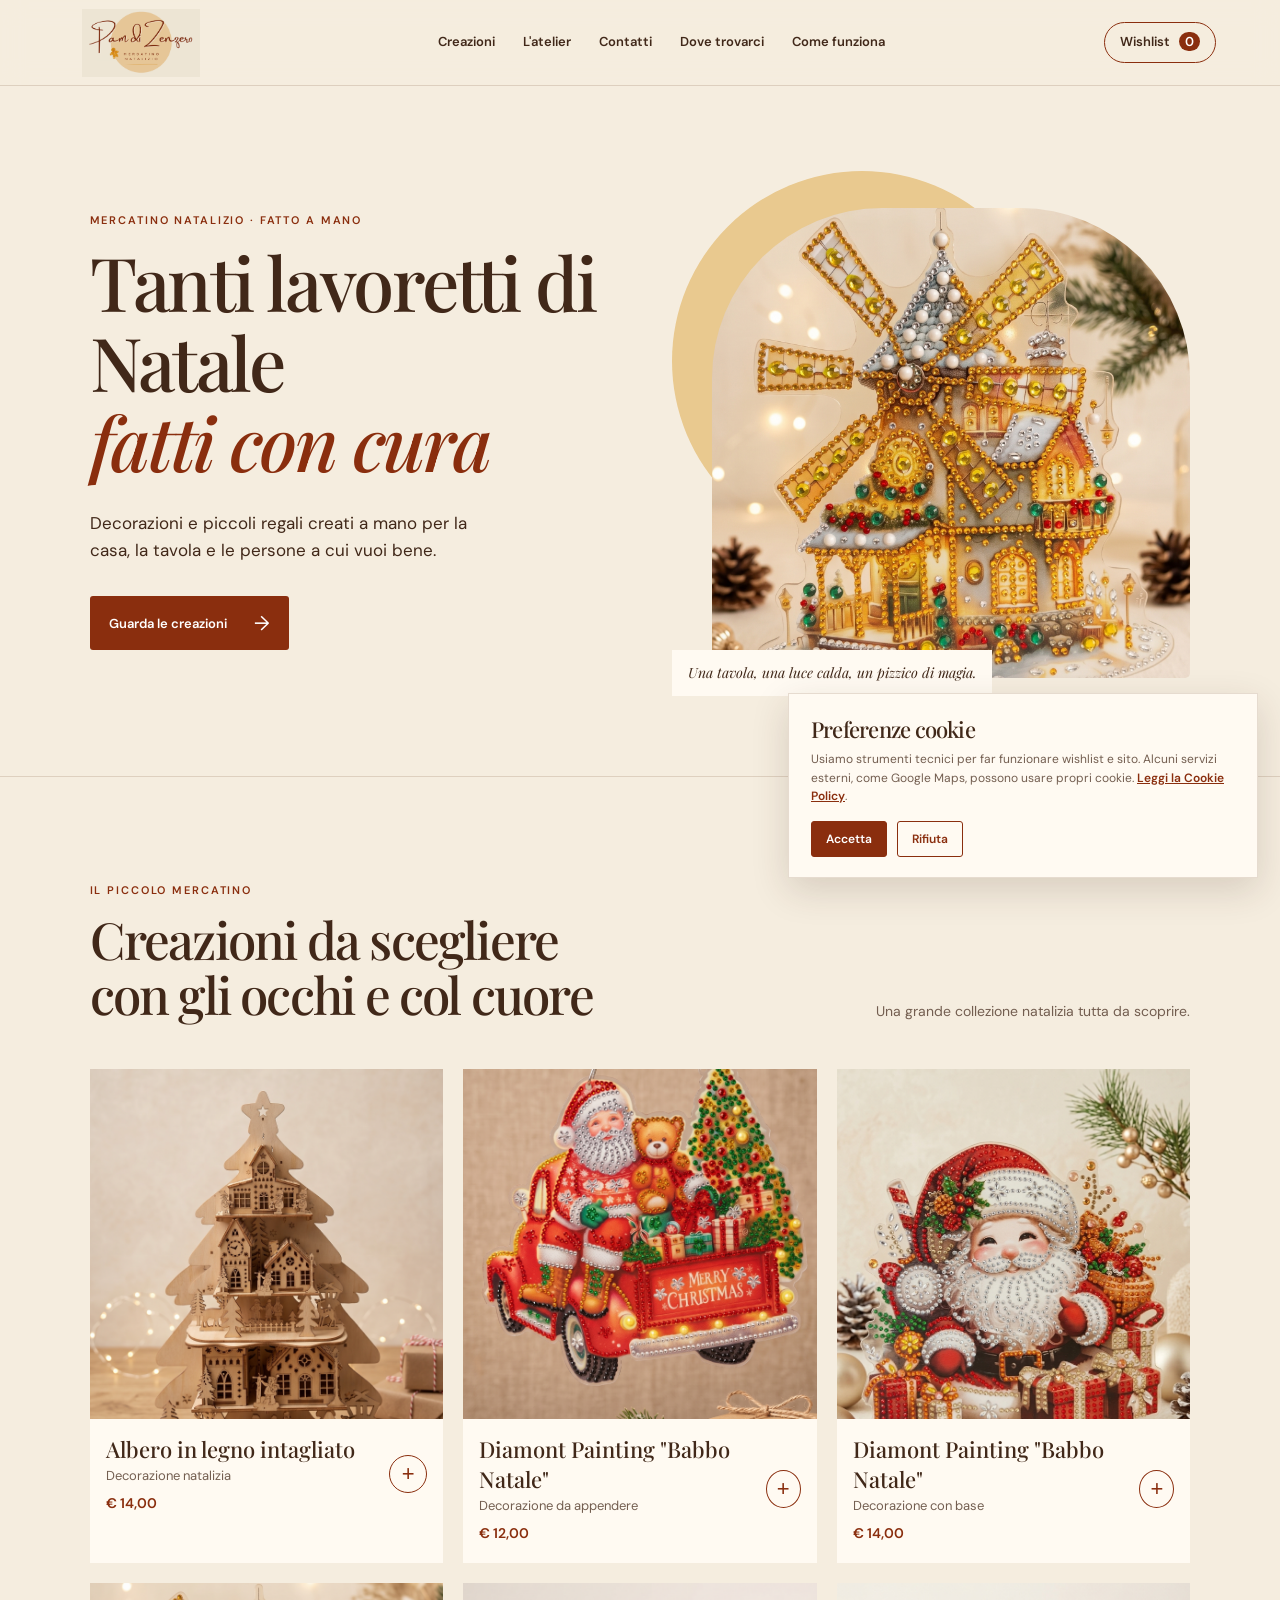
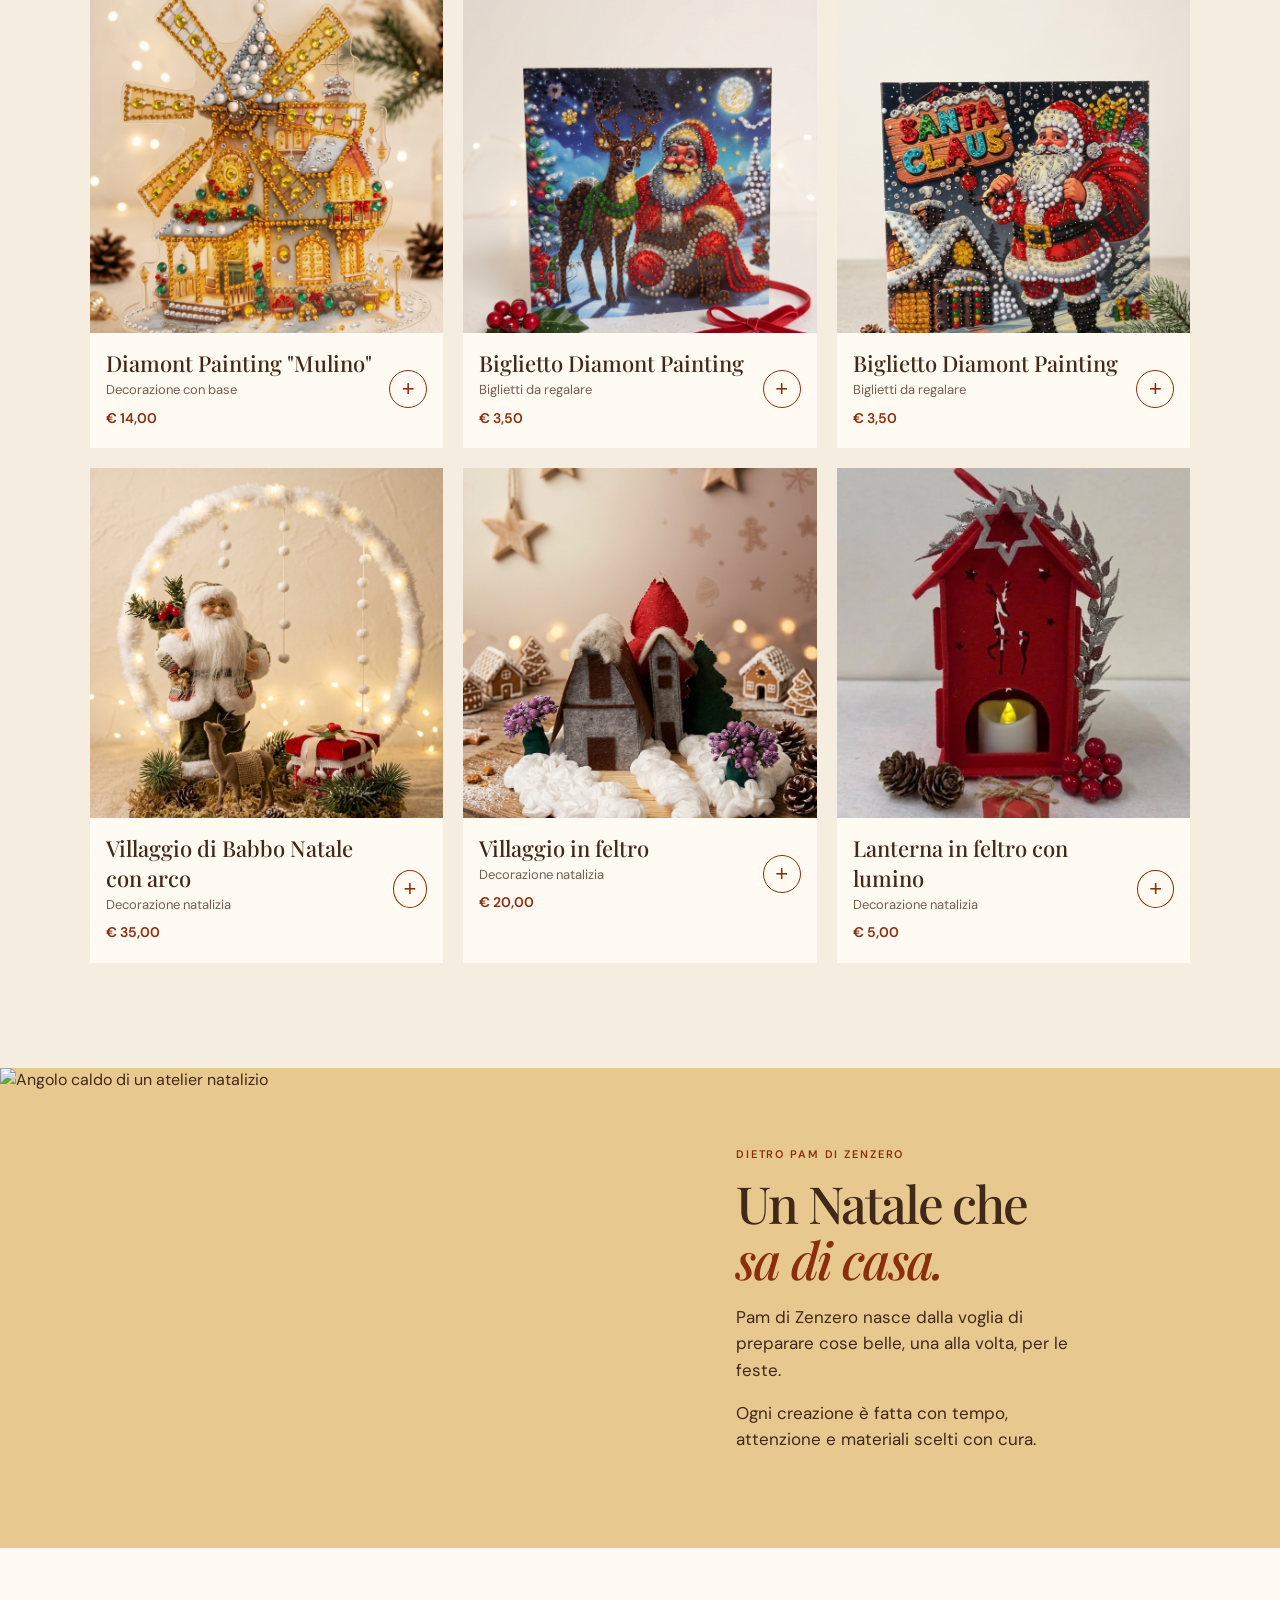
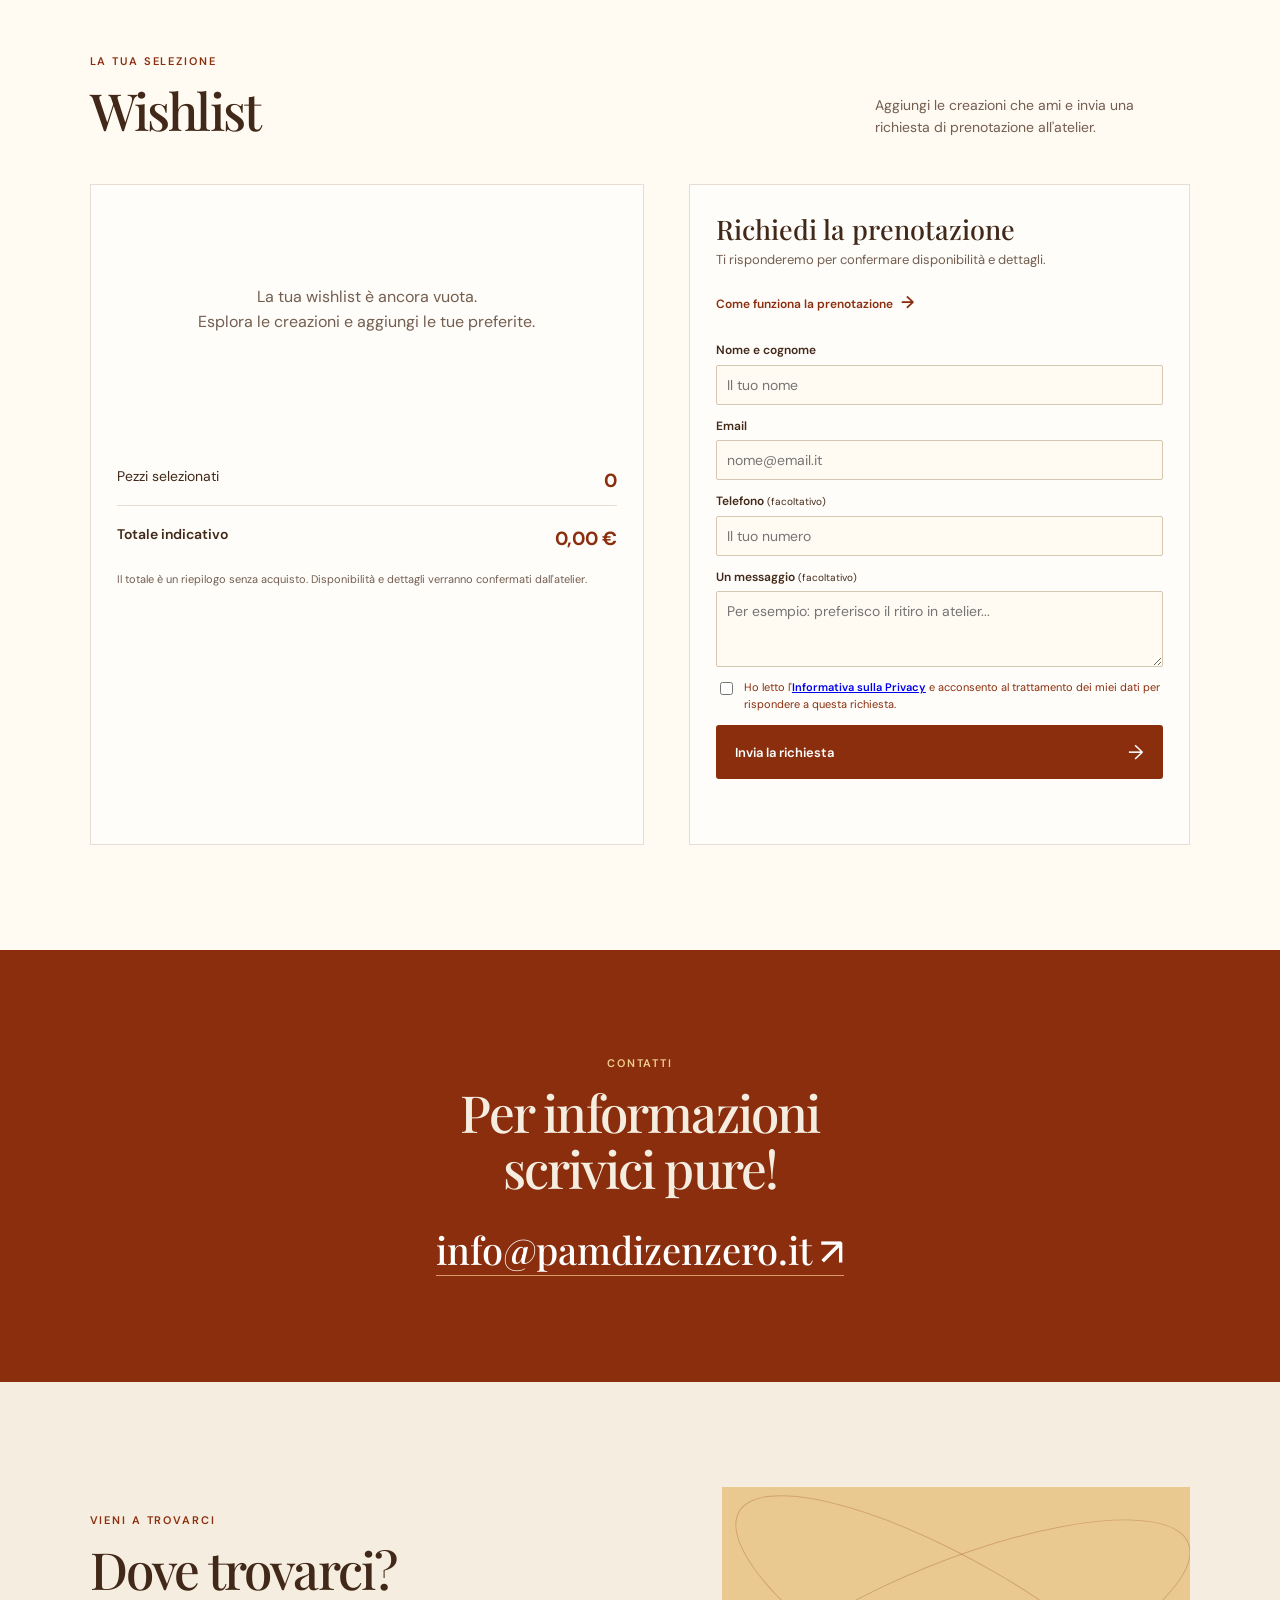
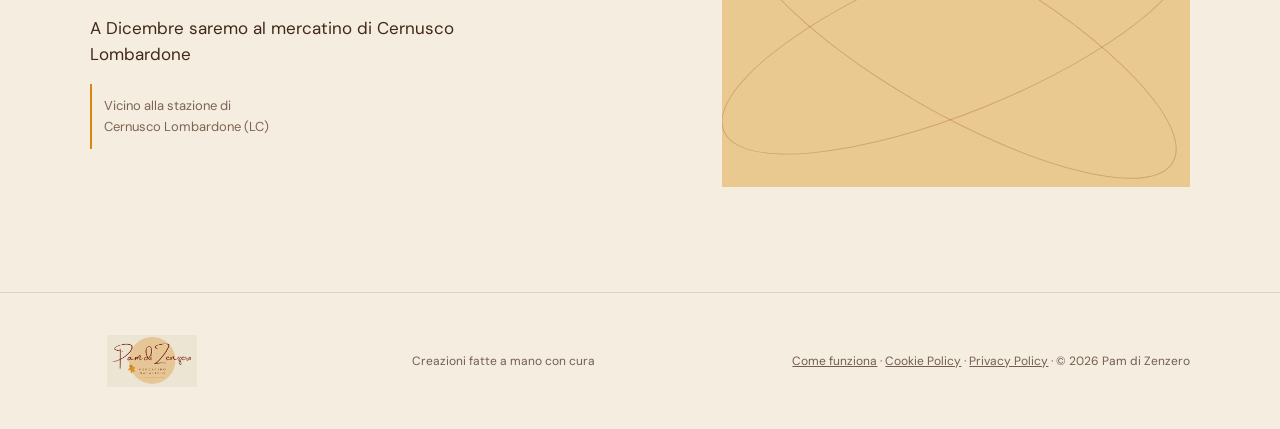
==== index.html @ 67d62f5f "google" ====
<!doctype html>
<html lang="it">
  <head>
    <!-- Google tag (gtag.js) -->
    <script async src="https://www.googletagmanager.com/gtag/js?id=G-5JVFJ9DHBE"></script>
    <script>
      window.dataLayer = window.dataLayer || [];
      function gtag(){dataLayer.push(arguments);}
      gtag('js', new Date());
      gtag('config', 'G-5JVFJ9DHBE');
    </script>
    <meta charset="UTF-8" />
    <meta name="viewport" content="width=device-width, initial-scale=1.0" />
    <meta name="description" content="Pam di Zenzero — mercatino natalizio e creazioni fatte a mano." />
    <title>Pam di Zenzero · Mercatino natalizio</title>
    <link rel="icon" type="image/png" href="assets/logo-pam-di-zenzero.png" />
    <link rel="preconnect" href="https://fonts.googleapis.com" />
    <link rel="preconnect" href="https://fonts.gstatic.com" crossorigin />
    <link href="https://fonts.googleapis.com/css2?family=DM+Sans:wght@400;500;600&family=Playfair+Display:ital,wght@0,500;0,600;1,500&display=swap" rel="stylesheet" />
    <link rel="stylesheet" href="style.css" />
    <style>.product-info .price{margin-top:7px;color:#8a2e0e;font-size:14px;font-weight:600}</style>
  </head>
  <body>
    <header class="topbar">
      <a class="brand" href="#home" aria-label="Pam di Zenzero, torna alla home"><img src="assets/logo-pam-di-zenzero.png" alt="Pam di Zenzero" /></a>
      <button class="menu-toggle" aria-label="Apri il menu" aria-expanded="false">☰</button>
      <nav id="main-nav">
        <a href="#galleria">Creazioni</a><a href="#storia">L'atelier</a><a href="#contatti">Contatti</a><a href="#dove-trovarci">Dove trovarci</a><a href="come-funziona.html">Come funziona</a>
      </nav>
      <a class="wish-link" href="#wishlist">Wishlist <span id="wish-count">0</span></a>
    </header>

    <main>
      <section class="hero" id="home">
        <div class="hero-copy"><p class="eyebrow">Mercatino natalizio · fatto a mano</p><h1>Tanti lavoretti di Natale<br /><em>fatti con cura</em></h1><p class="intro">Decorazioni e piccoli regali creati a mano per la casa, la tavola e le persone a cui vuoi bene.</p><a class="button" href="#galleria">Guarda le creazioni <span>→</span></a></div>
        <div class="hero-visual"><div class="sun"></div><img src="assets/mulino.jpg" alt="Decorazioni natalizie artigianali e ambiente caldo" /><p class="image-note">Una tavola, una luce calda, un pizzico di magia.</p></div>
      </section>

      <section class="gallery section" id="galleria">
        <div class="section-heading"><div><p class="eyebrow">Il piccolo mercatino</p><h2>Creazioni da scegliere<br />con gli occhi e col cuore</h2></div><p>Una grande collezione natalizia tutta da scoprire.</p></div>
        <div class="product-grid" id="product-grid"></div>
      </section>

      <section class="story" id="storia"><div class="story-image"><img src="https://images.unsplash.com/photo-1482517967863-00e15c9b44be?auto=format&fit=crop&w=1000&q=85" alt="Angolo caldo di un atelier natalizio" /></div><div class="story-copy"><p class="eyebrow">Dietro Pam di Zenzero</p><h2>Un Natale che<br /><em>sa di casa.</em></h2><p>Pam di Zenzero nasce dalla voglia di preparare cose belle, una alla volta, per le feste.</p><p>Ogni creazione è fatta con tempo, attenzione e materiali scelti con cura.</p></div></section>

      <section class="wishlist section" id="wishlist"><div class="section-heading"><div><p class="eyebrow">La tua selezione</p><h2>Wishlist</h2></div><p>Aggiungi le creazioni che ami e invia una richiesta di prenotazione all'atelier.</p></div><div class="wishlist-layout"><div class="wishlist-card"><div id="wishlist-items" class="wishlist-items"><p class="empty">La tua wishlist è ancora vuota.<br />Esplora le creazioni e aggiungi le tue preferite.</p></div><div class="wishlist-total"><span>Pezzi selezionati</span><strong id="total-items">0</strong></div></div><form id="booking-form" class="booking-form"><h3>Richiedi la prenotazione</h3><p>Ti risponderemo per confermare disponibilità e dettagli.</p><a class="booking-how" href="come-funziona.html">Come funziona la prenotazione <span>→</span></a><label>Nome e cognome<input required name="nome" autocomplete="name" placeholder="Il tuo nome" /></label><label>Email<input required type="email" name="email" autocomplete="email" placeholder="nome@email.it" /></label><label>Telefono <small>(facoltativo)</small><input name="telefono" type="tel" autocomplete="tel" placeholder="Il tuo numero" /></label><label>Un messaggio <small>(facoltativo)</small><textarea name="messaggio" rows="3" placeholder="Per esempio: preferisco il ritiro in atelier..."></textarea></label><label class="privacy"><input required type="checkbox" name="privacy" /> <span>Ho letto l'<a href="privacy.html" target="_blank" rel="noopener">Informativa sulla Privacy</a> e acconsento al trattamento dei miei dati per rispondere a questa richiesta.</span></label><button class="button button-dark" type="submit">Invia la richiesta <span>→</span></button><p id="form-status" class="form-status" role="status"></p></form></div></section>

      <section class="contact-band" id="contatti"><p class="eyebrow">Contatti</p><h2>Per informazioni<br />scrivici pure!</h2><a href="mailto:info@pamdizenzero.it">info@pamdizenzero.it <span>↗</span></a></section>
      <section class="where section" id="dove-trovarci">
        <div>
          <p class="eyebrow">Vieni a trovarci</p>
          <h2>Dove trovarci?</h2>
          <p>A Dicembre saremo al mercatino di Cernusco Lombardone</p>
          <p class="placeholder-address">Vicino alla stazione di<br />Cernusco Lombardone (LC)</p>
        </div>
        <div class="map-card">
          <iframe
            title="Mappa della stazione di Cernusco Lombardone"
            src="https://www.google.com/maps?q=Stazione%20di%20Cernusco%20Lombardone&output=embed"
            loading="lazy"
            referrerpolicy="no-referrer-when-downgrade"
            style="border:0; width:100%; height:100%; min-height:300px; border-radius:20px; filter:saturate(0.9) contrast(1.08);"
            allowfullscreen
          ></iframe>
        </div>
      </section>
    </main>
    <dialog id="request-summary" class="request-summary" aria-labelledby="request-summary-title">
      <div class="request-summary-content">
        <button class="request-summary-close" type="button" aria-label="Chiudi riepilogo">×</button>
        <p class="eyebrow">Richiesta ricevuta</p>
        <h2 id="request-summary-title">Grazie, abbiamo ricevuto la tua richiesta.</h2>
        <p>Ti risponderemo il più velocemente possibile dopo aver verificato disponibilità e dettagli.</p>
        <div class="request-summary-section">
          <h3>Articoli richiesti</h3>
          <ul id="summary-items"></ul>
          <p class="request-summary-total"><span>Totale indicativo</span><strong id="summary-total"></strong></p>
        </div>
        <div class="request-summary-section">
          <h3>Dati comunicati</h3>
          <dl id="summary-contact"></dl>
        </div>
        <button class="button button-dark request-summary-action" type="button">Chiudi <span>×</span></button>
      </div>
    </dialog>
    <footer><img src="assets/logo-pam-di-zenzero.png" alt="Pam di Zenzero" /><p>Creazioni fatte a mano con cura</p><p><a href="come-funziona.html">Come funziona</a> · <a href="cookie-policy.html">Cookie Policy</a> · <a href="privacy.html">Privacy Policy</a> · © <span id="year"></span> Pam di Zenzero</p></footer>
    <aside class="cookie-banner" id="cookie-banner" role="dialog" aria-labelledby="cookie-title" aria-describedby="cookie-description">
      <h2 id="cookie-title">Preferenze cookie</h2>
      <p id="cookie-description">Usiamo strumenti tecnici per far funzionare wishlist e sito. Alcuni servizi esterni, come Google Maps, possono usare propri cookie. <a href="cookie-policy.html">Leggi la Cookie Policy</a>.</p>
      <div class="cookie-actions"><button class="cookie-accept" type="button" data-cookie-accept>Accetta</button><button class="cookie-reject" type="button" data-cookie-reject>Rifiuta</button></div>
    </aside>
    <script src="script.js"></script>
    <script src="cookies.js"></script>
  </body>
</html>
---- style.css ----
:root{--wishlist-total-size:25px}
.booking-how{display:inline-block;margin:0 0 14px;color:var(--ginger);font-size:12px;font-weight:600;text-decoration:none}.booking-how span{font-size:17px;margin-left:5px}
.wish-row{grid-template-columns:54px 1fr auto auto!important}
.wish-row small{display:block;color:#735e50;font-size:11px}
.wish-price{font-size:14px;white-space:nowrap}
.wishlist-grand-total{border-top:1px solid var(--line);font-weight:600}
.wishlist-grand-total strong{font-size:var(--wishlist-total-size);color:var(--ginger)}
.wishlist-note{color:#735e50;font-size:11px;margin:18px 0 0}
.cookie-banner{position:fixed;right:22px;bottom:22px;z-index:20;max-width:470px;padding:20px 22px;background:var(--paper);border:1px solid var(--line);box-shadow:0 12px 35px rgba(65,40,25,.16)}.cookie-banner[hidden]{display:none}.cookie-banner h2{font:500 22px 'Playfair Display',serif;margin:0 0 6px}.cookie-banner p{font-size:12px;margin:0 0 15px;color:#735e50}.cookie-banner a{color:var(--ginger);font-weight:600}.cookie-actions{display:flex;gap:10px;flex-wrap:wrap}.cookie-actions button{padding:9px 14px;border:1px solid var(--ginger);border-radius:3px;font:600 12px 'DM Sans',sans-serif;cursor:pointer}.cookie-accept{background:var(--ginger);color:white}.cookie-reject{background:transparent;color:var(--ginger)}
@media(max-width:760px){.wish-row{grid-template-columns:45px 1fr auto auto!important;gap:8px!important}.wish-row img{width:45px;height:45px}.wish-price{font-size:12px}}
.privacy-page{padding:90px 7vw 110px;max-width:900px;margin:auto}.privacy-content h1{font-family:'Playfair Display',serif;font-size:clamp(42px,6vw,72px);font-weight:500;letter-spacing:-.035em;line-height:1.08;margin:0 0 35px}.privacy-content h2{font-size:27px;margin:42px 0 12px}.privacy-content p,.privacy-content li{max-width:720px}.privacy-content ul{padding-left:22px}.privacy-content a,.privacy{color:var(--ginger)}.privacy-lead{font-size:18px;max-width:680px!important;margin-bottom:58px}.privacy{display:flex;align-items:flex-start;gap:9px}.privacy input{margin-top:5px;flex:0 0 auto}.privacy a{font-weight:600}.privacy-page+footer a,footer a{color:inherit}.privacy-page+footer{margin-top:0}.request-summary{width:min(560px,calc(100% - 32px));max-height:calc(100% - 32px);padding:0;border:0;background:transparent;color:var(--ink)}.request-summary::backdrop{background:rgba(65,40,25,.52)}.request-summary-content{position:relative;max-height:calc(100vh - 32px);overflow:auto;padding:34px;background:var(--paper);border:1px solid var(--line);box-shadow:0 20px 60px rgba(65,40,25,.25)}.request-summary h2{font-size:clamp(30px,5vw,44px);margin-bottom:14px}.request-summary-content>p:not(.eyebrow){margin:0 0 25px;color:#735e50}.request-summary-close{position:absolute;top:18px;right:18px;width:32px;height:32px;border:1px solid var(--line);border-radius:50%;background:transparent;color:var(--ginger);font-size:22px;line-height:1;cursor:pointer}.request-summary-section{padding-top:20px;border-top:1px solid var(--line);margin-top:20px}.request-summary-section h3{margin:0 0 10px;font-size:13px;text-transform:uppercase;letter-spacing:.08em}.request-summary-section ul{list-style:none;padding:0;margin:0}.request-summary-section li{display:flex;justify-content:space-between;gap:20px;padding:8px 0;border-bottom:1px solid var(--line);font-size:14px}.request-summary-total{display:flex;justify-content:space-between;margin:14px 0 0;font-weight:600}.request-summary-total strong{color:var(--ginger);font-size:19px}.request-summary-section dl{display:grid;grid-template-columns:auto 1fr;gap:7px 18px;margin:0;font-size:14px}.request-summary-section dt{color:#735e50}.request-summary-section dd{margin:0;overflow-wrap:anywhere}.request-summary-action{margin-top:27px}.request-summary-action span{font-size:20px}
:root{--cream:#f5eddf;--paper:#fffaf2;--tan:#e9c98f;--ginger:#8a2e0e;--orange:#d88712;--ink:#412819;--line:rgba(101,57,28,.16)}*{box-sizing:border-box}html{scroll-behavior:smooth}body{margin:0;background:var(--cream);color:var(--ink);font-family:'DM Sans',sans-serif;font-size:16px;line-height:1.55}.topbar{height:86px;display:flex;align-items:center;justify-content:space-between;padding:9px 5vw;border-bottom:1px solid var(--line);background:rgba(245,237,223,.94);position:sticky;top:0;z-index:10;backdrop-filter:blur(12px)}.brand img{display:block;width:154px;height:68px;object-fit:contain}.topbar nav{display:flex;gap:28px}.topbar a{color:var(--ink);text-decoration:none;font-size:13px;font-weight:600}.wish-link{border:1px solid var(--ginger);padding:9px 15px;border-radius:30px}.wish-link span{margin-left:6px;background:var(--ginger);color:white;padding:1px 6px;border-radius:20px}.menu-toggle{display:none;border:0;background:transparent;font-size:25px;color:var(--ginger)}.hero{min-height:650px;display:grid;grid-template-columns:1fr 1fr;gap:5vw;align-items:center;max-width:1280px;margin:auto;padding:80px 7vw}.eyebrow{margin:0 0 13px;color:var(--ginger);font-size:11px;letter-spacing:.17em;text-transform:uppercase;font-weight:600}.hero h1,h2{font-family:'Playfair Display',serif;font-weight:500;letter-spacing:-.035em;line-height:1.08;margin:0}.hero h1{font-size:clamp(48px,5.8vw,80px)}em{color:var(--ginger)}.intro{max-width:410px;margin:28px 0 33px;font-size:17px}.button{background:var(--ginger);display:inline-flex;align-items:center;gap:27px;color:white!important;text-decoration:none;padding:14px 19px;border:0;border-radius:3px;font:600 13px 'DM Sans',sans-serif;cursor:pointer}.button span{font-size:20px;font-weight:400}.hero-visual{position:relative;padding:42px 0 18px 40px}.hero-visual img{display:block;width:100%;height:470px;object-fit:cover;position:relative;z-index:1;border-radius:170px 170px 5px 5px}.sun{position:absolute;width:380px;height:380px;border-radius:50%;background:var(--tan);top:5px;left:0}.image-note{position:absolute;z-index:2;left:0;bottom:0;background:var(--paper);padding:12px 16px;margin:0;font-family:'Playfair Display',serif;font-style:italic;font-size:14px}.section{padding:105px 7vw;max-width:1280px;margin:auto}.gallery{border-top:1px solid var(--line)}.section-heading{display:flex;align-items:end;justify-content:space-between;gap:30px;margin-bottom:46px}.section-heading h2,.story h2,.contact-band h2,.where h2{font-size:clamp(39px,4vw,58px)}.section-heading>p{max-width:315px;margin:0;color:#735e50;font-size:14px}.product-grid{display:grid;grid-template-columns:repeat(3,1fr);gap:20px}.product-card{background:var(--paper);position:relative;padding-bottom:19px}.product-card img{width:100%;height:350px;display:block;object-fit:cover}.product-info{display:flex;justify-content:space-between;align-items:center;padding:15px 16px 0}.product-info h3{font:500 22px 'Playfair Display',serif;margin:0}.product-info p{font-size:13px;color:#735e50;margin:2px 0 0}.add{border:1px solid var(--ginger);color:var(--ginger);background:transparent;border-radius:50%;width:38px;height:38px;font-size:22px;cursor:pointer}.add:hover{background:var(--ginger);color:white}.story{display:grid;grid-template-columns:1fr 1fr;background:#e7c990;align-items:stretch}.story-image img{width:100%;height:100%;min-height:480px;object-fit:cover;display:block}.story-copy{padding:12% 15%;align-self:center}.story-copy p:not(.eyebrow){max-width:360px;font-size:17px}.wishlist{background:var(--paper);max-width:none;padding-left:max(7vw,calc((100vw - 1140px)/2));padding-right:max(7vw,calc((100vw - 1140px)/2))}.wishlist-layout{display:grid;grid-template-columns:1.05fr .95fr;gap:45px}.wishlist-card,.booking-form{border:1px solid var(--line);padding:26px;background:#fffdf9}.wishlist-items{min-height:212px}.empty{color:#735e50;text-align:center;padding:58px 0}.wish-row{display:grid;grid-template-columns:54px 1fr auto;gap:13px;align-items:center;padding:9px 0;border-bottom:1px solid var(--line)}.wish-row img{width:54px;height:54px;object-fit:cover;border-radius:50%}.wish-row strong{font-family:'Playfair Display',serif;font-weight:500}.wish-row button{border:0;background:transparent;color:var(--ginger);cursor:pointer;font-size:19px}.wishlist-total{display:flex;justify-content:space-between;padding-top:18px;margin-top:9px;font-size:14px}.wishlist-total strong{font-size:19px;color:var(--ginger)}.booking-form h3{font:500 27px 'Playfair Display',serif;margin:0}.booking-form>p{font-size:13px;color:#735e50;margin:3px 0 18px}.booking-form label{display:block;font-size:12px;font-weight:600;margin:12px 0}.booking-form small{font-weight:400}.booking-form input:not([type=checkbox]),textarea{display:block;width:100%;margin-top:5px;border:1px solid #d6c7b3;background:#fffaf2;padding:10px;font:14px 'DM Sans',sans-serif;color:var(--ink);border-radius:2px}.booking-form textarea{resize:vertical}.booking-form .privacy{display:flex;gap:8px;align-items:start;font-size:11px;font-weight:400}.privacy input{margin-top:3px}.button-dark{width:100%;justify-content:space-between}.form-status{min-height:18px!important;color:var(--ginger)!important}.contact-band{text-align:center;background:var(--ginger);color:var(--cream);padding:105px 20px}.contact-band .eyebrow{color:#f2cf8e}.contact-band h2{margin-bottom:28px}.contact-band a{color:white;font:500 clamp(22px,3vw,38px) 'Playfair Display',serif;text-decoration:none;border-bottom:1px solid #d99b65}.contact-band a span{font-family:'DM Sans',sans-serif}.where{display:grid;grid-template-columns:1.1fr .9fr;gap:60px;align-items:center}.where>div>p:not(.eyebrow){font-size:17px;max-width:390px}.placeholder-address{font-size:13px!important;color:#7c6453;padding:12px;border-left:2px solid var(--orange)}.map-card{min-height:300px;background:var(--tan);display:flex;flex-direction:column;justify-content:center;align-items:center;text-align:center;position:relative;overflow:hidden}.map-card:before,.map-card:after{content:'';position:absolute;border:1px solid rgba(138,46,14,.25);width:500px;height:150px;border-radius:50%;transform:rotate(-22deg)}.map-card:after{transform:rotate(30deg)}.map-card>*{z-index:1}.map-card span{font-size:34px;color:var(--ginger)}.map-card p{font:italic 28px 'Playfair Display',serif;margin:7px}footer{padding:42px 7vw;display:flex;align-items:center;justify-content:space-between;gap:25px;border-top:1px solid var(--line);font-size:12px;color:#735e50}footer img{width:125px;height:52px;object-fit:contain}@media(max-width:760px){.topbar{height:73px;padding:5px 5vw}.brand img{width:125px;height:58px}.menu-toggle{display:block}.topbar nav{display:none;position:absolute;left:0;right:0;top:73px;background:var(--cream);padding:20px 5vw;flex-direction:column;gap:16px;border-bottom:1px solid var(--line)}.topbar nav.open{display:flex}.wish-link{font-size:11px!important;padding:7px 9px}.hero{grid-template-columns:1fr;padding:55px 7vw 65px;gap:37px;min-height:auto}.hero-visual{padding-left:25px}.hero-visual img{height:380px}.sun{width:290px;height:290px}.section{padding:70px 7vw}.section-heading{display:block;margin-bottom:30px}.section-heading>p{margin-top:16px}.product-grid{grid-template-columns:1fr 1fr;gap:11px}.product-card img{height:230px}.product-info{padding:11px 11px 0}.product-info h3{font-size:17px}.product-info p{font-size:11px}.add{width:33px;height:33px}.story{grid-template-columns:1fr}.story-image img{min-height:320px}.story-copy{padding:65px 7vw}.wishlist-layout,.where{grid-template-columns:1fr;gap:25px}.contact-band{padding:75px 20px}footer{display:grid;grid-template-columns:1fr 1fr}footer img{grid-row:span 2}.map-card{min-height:250px}}@media(max-width:390px){.product-grid{grid-template-columns:1fr}.product-card img{height:290px}}
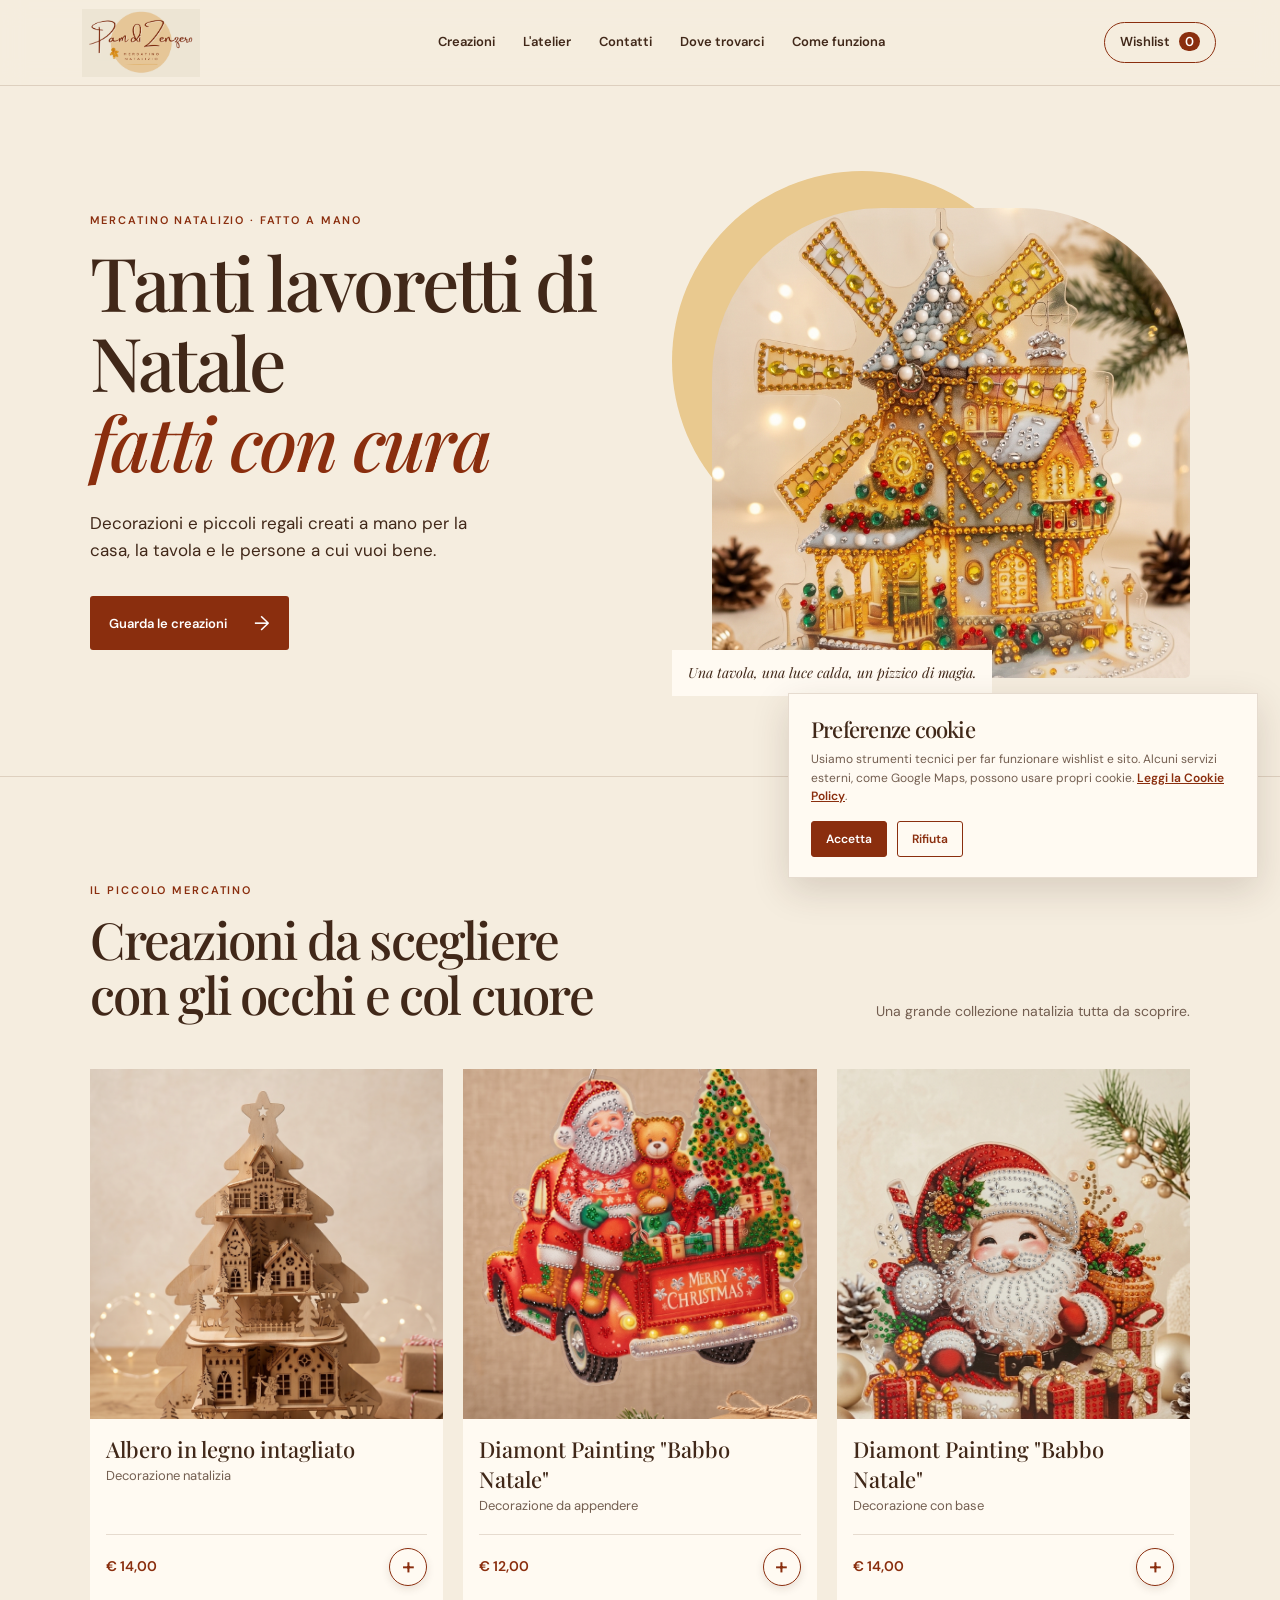
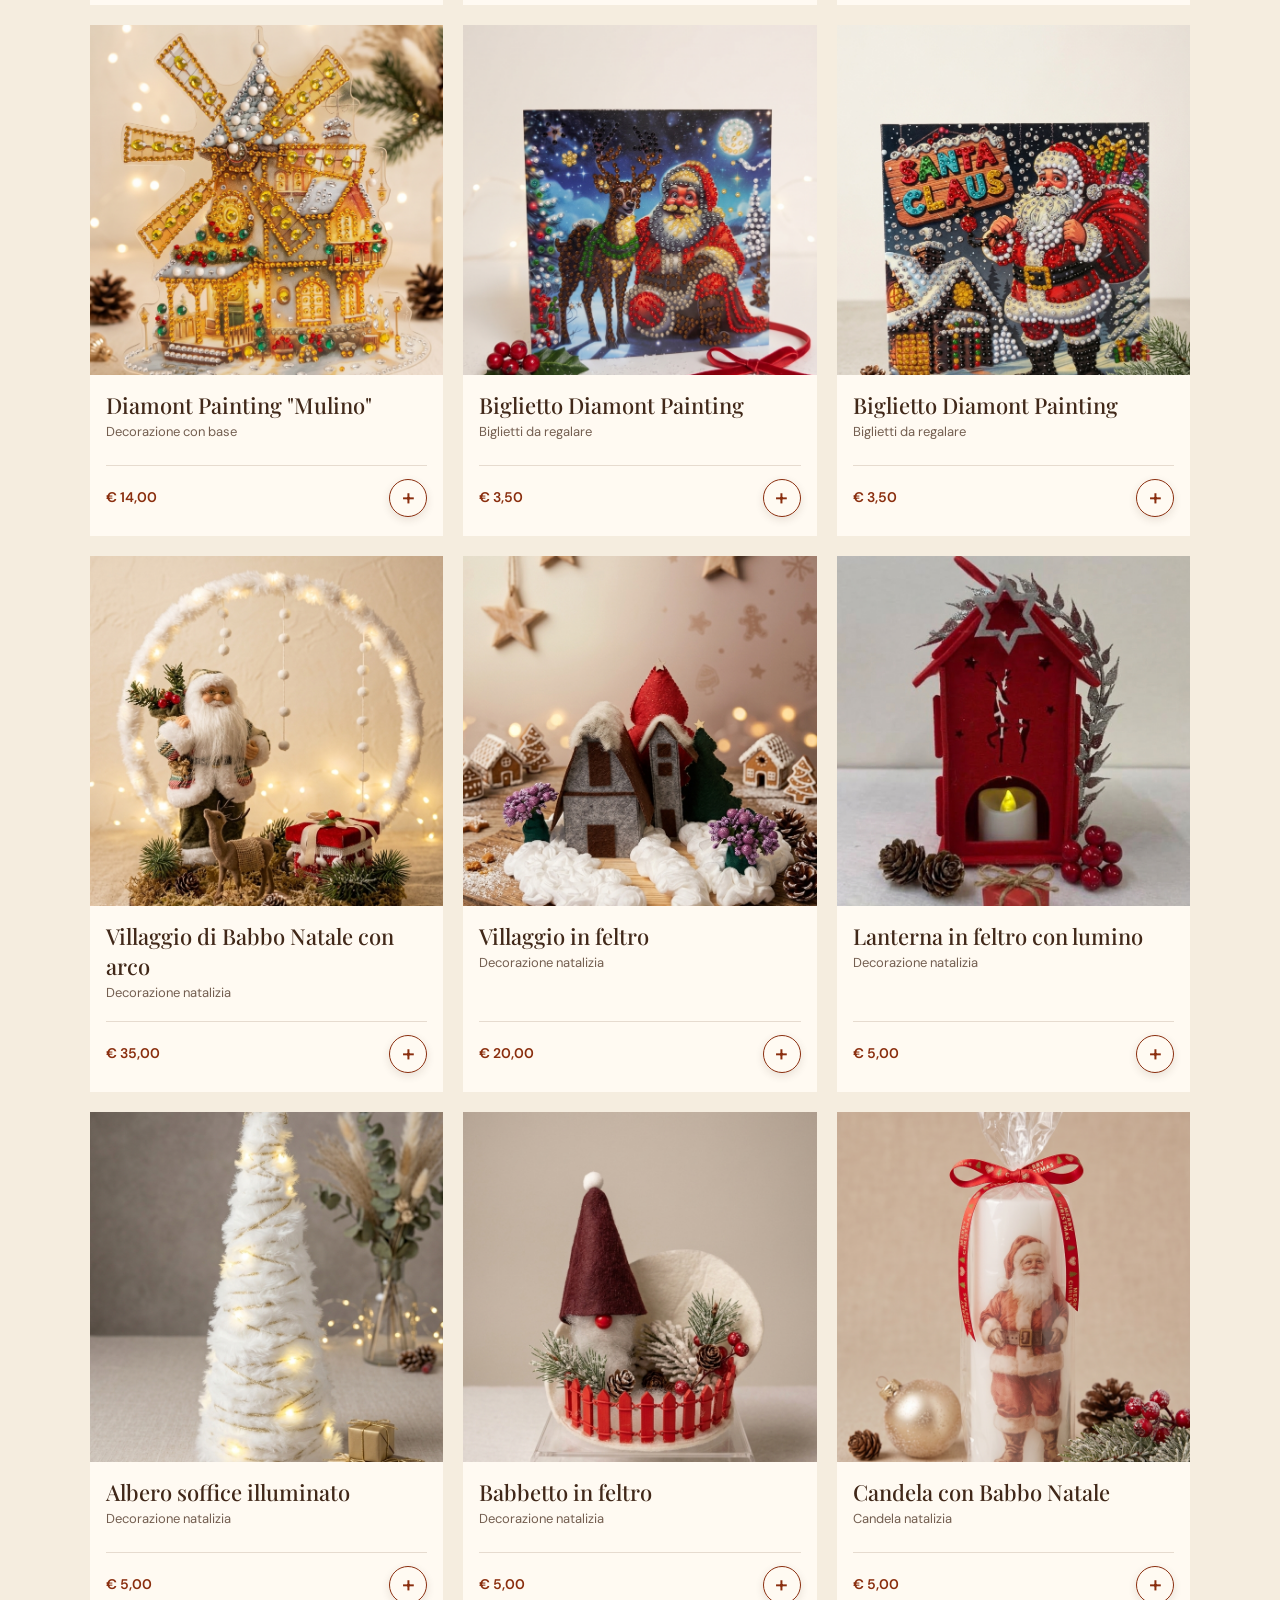
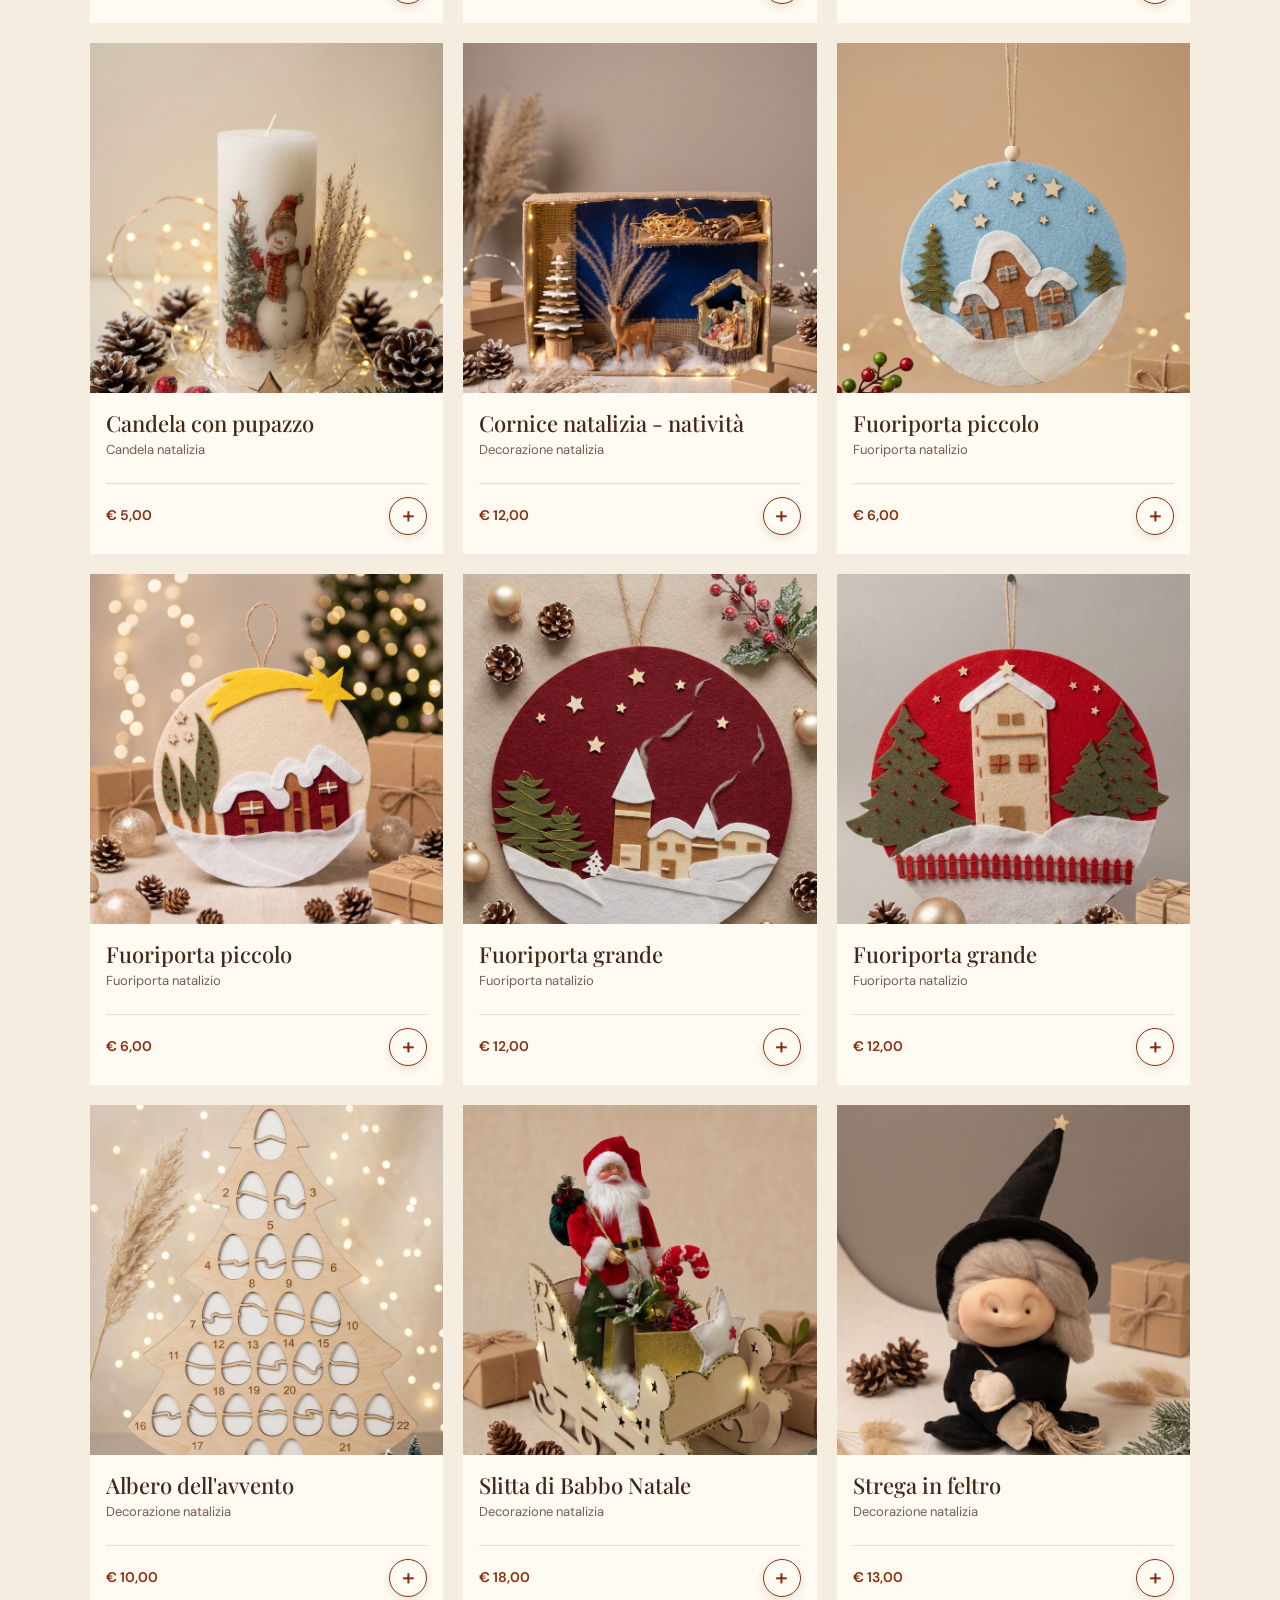
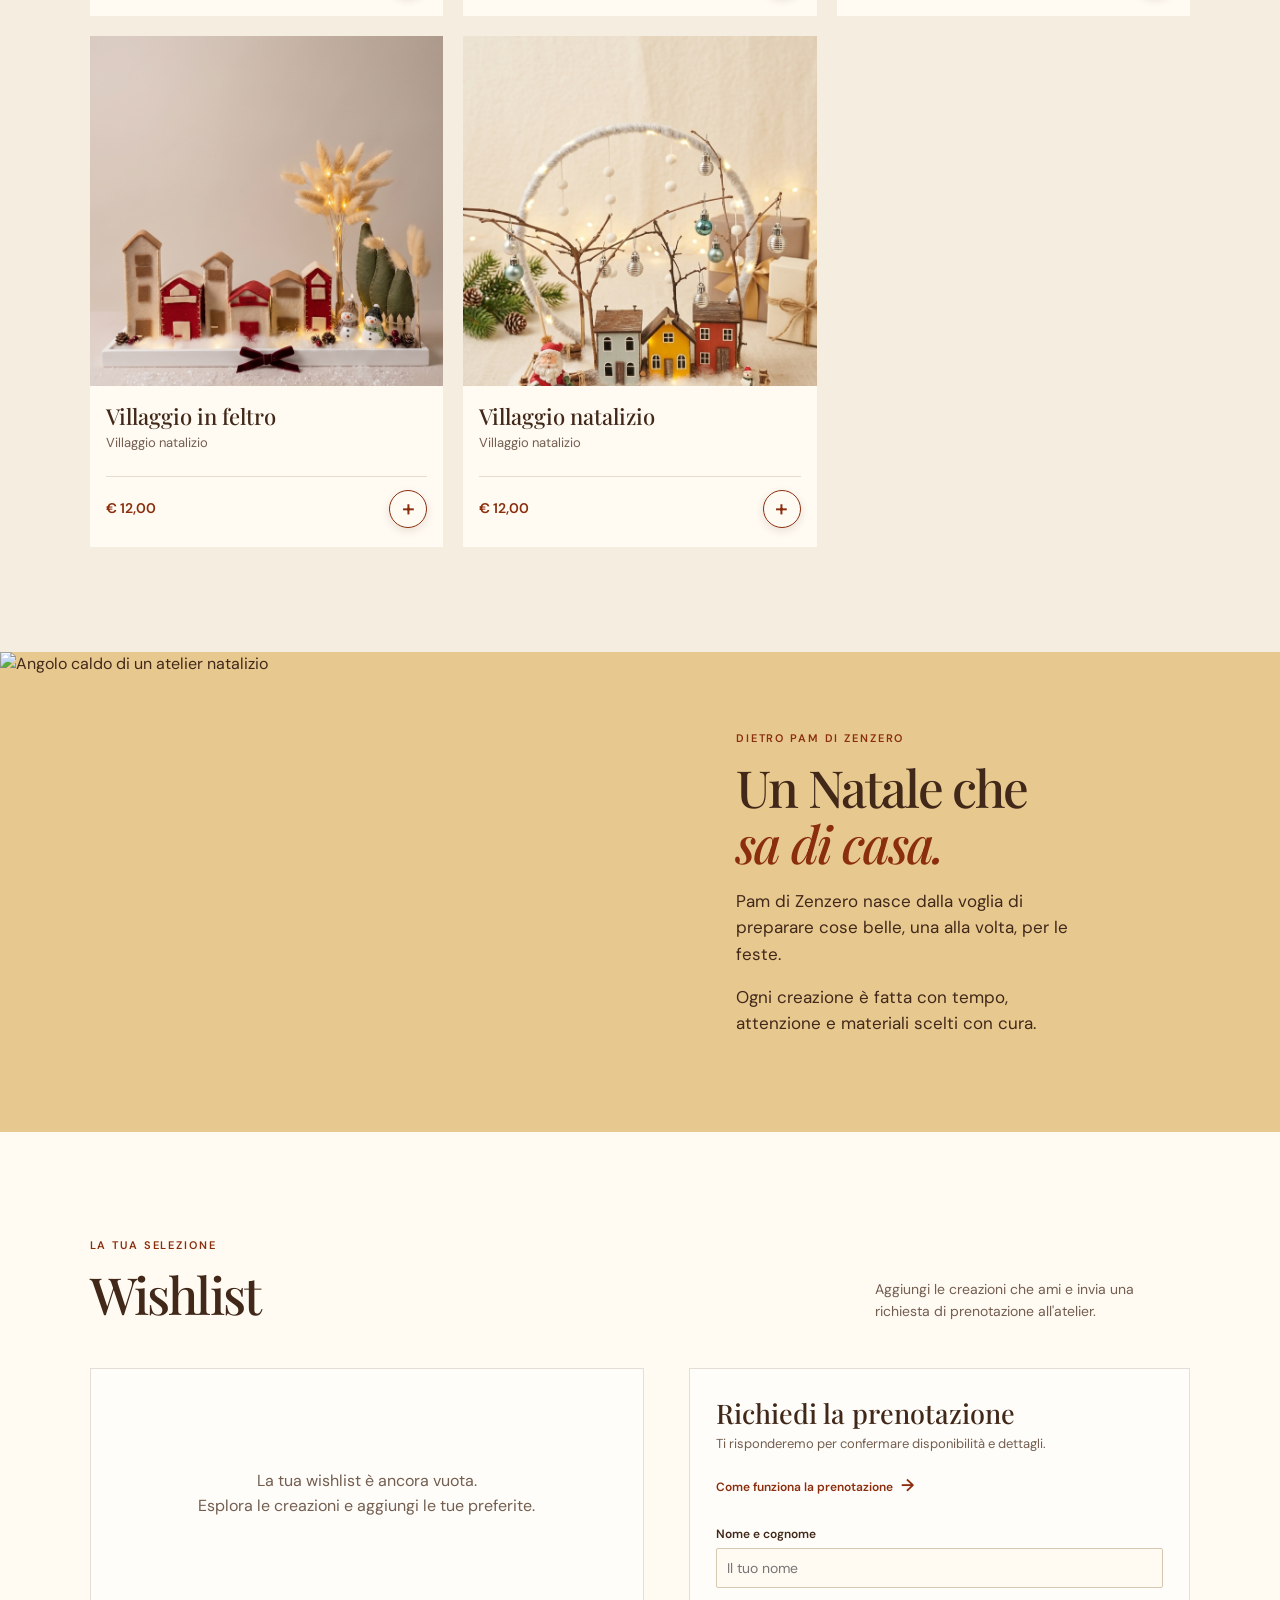
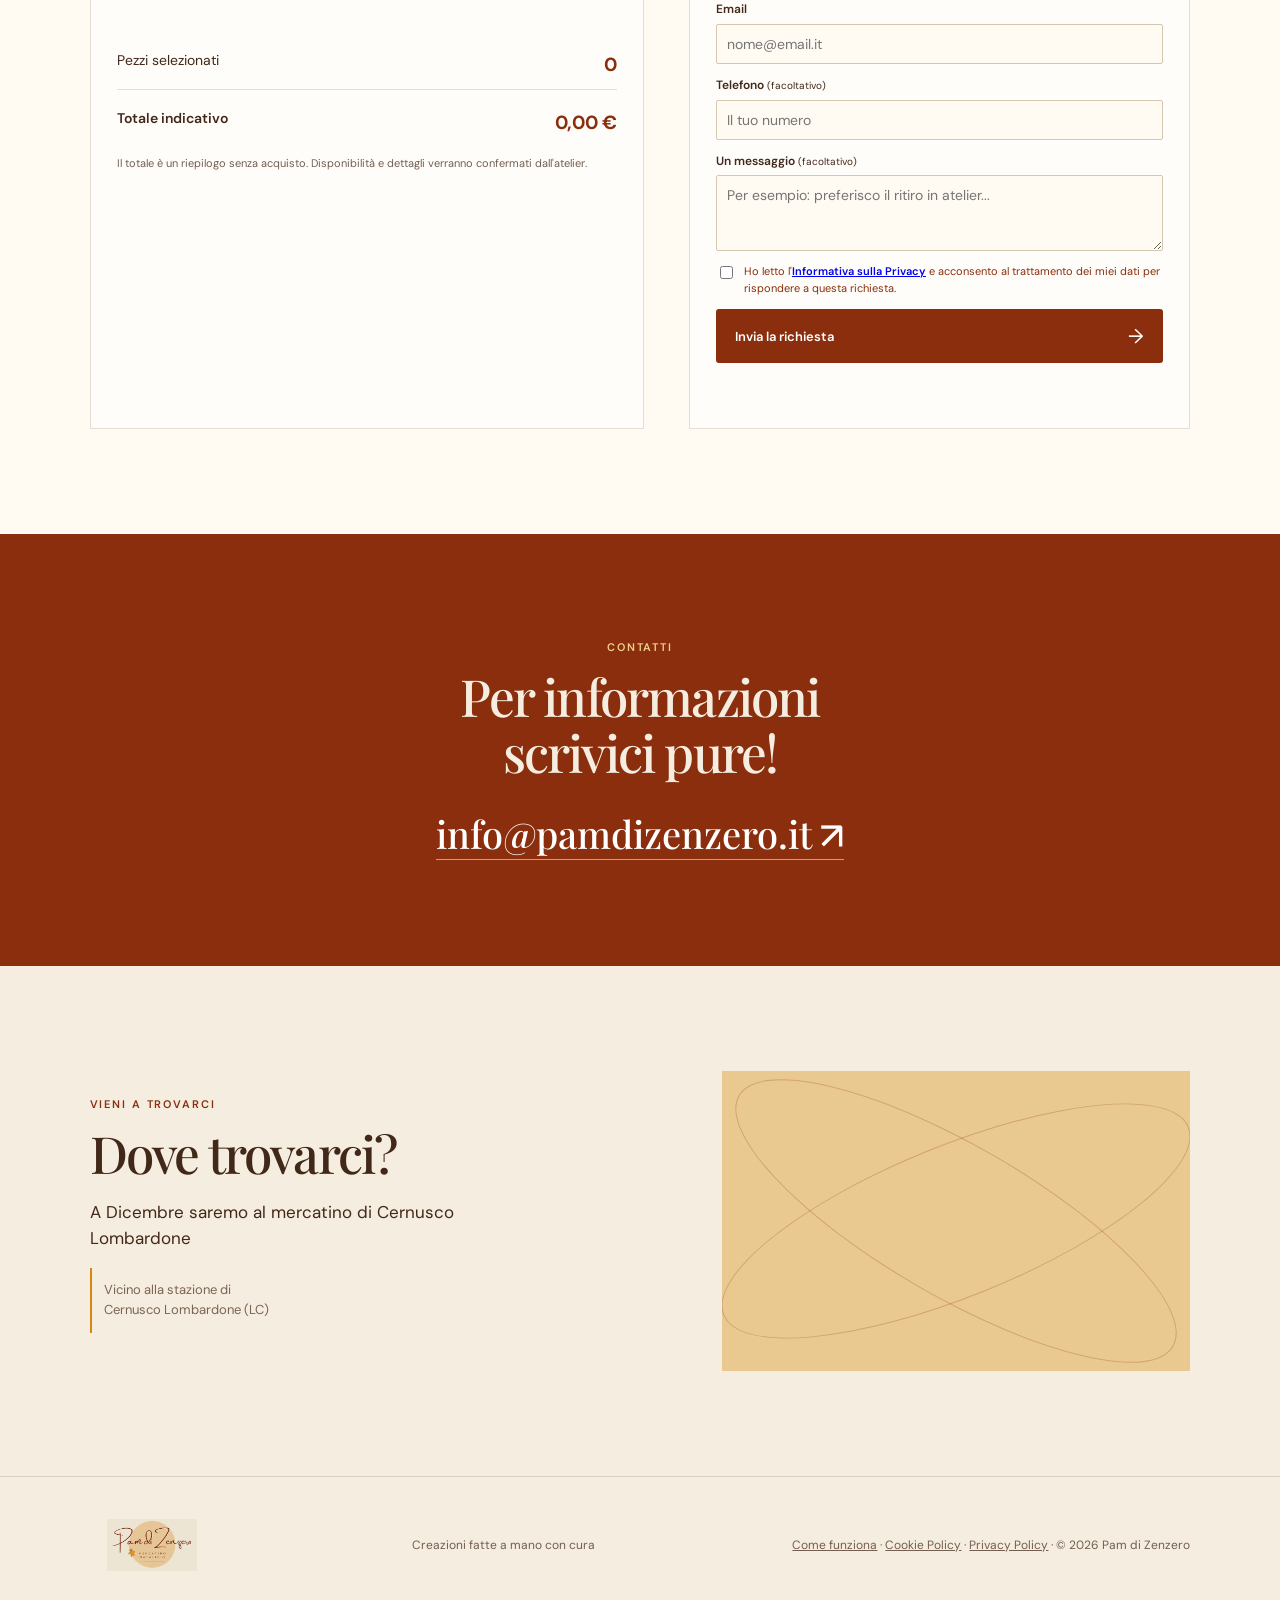
==== commit 6885d81b: "spam" ====
--- a/index.html
+++ b/index.html
@@ -71,6 +71,7 @@
         <p class="eyebrow">Richiesta ricevuta</p>
         <h2 id="request-summary-title">Grazie, abbiamo ricevuto la tua richiesta.</h2>
         <p>Ti risponderemo il più velocemente possibile dopo aver verificato disponibilità e dettagli.</p>
+        <p class="request-summary-warning">Attenzione: la risposta potrebbe arrivare nella cartella spam.</p>
         <div class="request-summary-section">
           <h3>Articoli richiesti</h3>
           <ul id="summary-items"></ul>
@@ -83,6 +84,21 @@
         <button class="button button-dark request-summary-action" type="button">Chiudi <span>×</span></button>
       </div>
     </dialog>
+    <dialog id="product-preview" class="product-preview" aria-labelledby="preview-title">
+      <div class="product-preview-content">
+        <button class="product-preview-close" type="button" aria-label="Chiudi anteprima">×</button>
+        <img id="preview-image" src="" alt="" />
+        <div class="product-preview-details">
+          <p id="preview-kind" class="eyebrow"></p>
+          <h2 id="preview-title"></h2>
+          <p id="preview-price" class="preview-price"></p>
+          <div class="product-preview-actions">
+            <a id="preview-download" class="button" href="" download>Salva la foto <span>↓</span></a>
+            <a id="preview-email" class="preview-email" href="">Scrivi una mail su questo prodotto <span>↗</span></a>
+          </div>
+        </div>
+      </div>
+    </dialog>
     <footer><img src="assets/logo-pam-di-zenzero.png" alt="Pam di Zenzero" /><p>Creazioni fatte a mano con cura</p><p><a href="come-funziona.html">Come funziona</a> · <a href="cookie-policy.html">Cookie Policy</a> · <a href="privacy.html">Privacy Policy</a> · © <span id="year"></span> Pam di Zenzero</p></footer>
     <aside class="cookie-banner" id="cookie-banner" role="dialog" aria-labelledby="cookie-title" aria-describedby="cookie-description">
       <h2 id="cookie-title">Preferenze cookie</h2>
--- a/style.css
+++ b/style.css
@@ -1,3 +1,6 @@
+.product-image{cursor:zoom-in}.product-image:focus-visible{outline:3px solid var(--orange);outline-offset:-3px}
+.product-preview{width:min(900px,calc(100% - 32px));max-height:calc(100% - 32px);padding:0;border:0;background:transparent;color:var(--ink)}.product-preview::backdrop{background:rgba(65,40,25,.58)}.product-preview-content{position:relative;display:grid;grid-template-columns:minmax(0,1.1fr) minmax(260px,.9fr);gap:34px;align-items:center;padding:26px;background:var(--paper);border:1px solid var(--line);box-shadow:0 20px 60px rgba(65,40,25,.25)}.product-preview-content>img{display:block;width:100%;max-height:70vh;object-fit:contain;aspect-ratio:1 / 1;background:var(--cream)}.product-preview-details{padding:12px 20px 12px 0}.product-preview-details h2{font-size:clamp(30px,4vw,52px);margin-bottom:12px}.product-preview-details .eyebrow{margin-bottom:8px}.preview-price{color:var(--ginger);font-weight:600;font-size:18px}.product-preview-actions{display:flex;flex-direction:column;align-items:flex-start;gap:18px;margin-top:30px}.product-preview-actions .button{gap:18px}.preview-email{color:var(--ginger);font-size:13px;font-weight:600;text-decoration:none}.preview-email span{font-size:18px;margin-left:5px}.product-preview-close{position:absolute;top:14px;right:14px;z-index:1;width:34px;height:34px;border:1px solid var(--line);border-radius:50%;background:var(--paper);color:var(--ginger);font-size:23px;line-height:1;cursor:pointer}.product-preview-close:focus-visible,.preview-email:focus-visible,.product-preview-actions .button:focus-visible{outline:3px solid var(--orange);outline-offset:3px}
+@media(max-width:760px){.product-preview-content{grid-template-columns:1fr;gap:20px;padding:18px}.product-preview-content>img{max-height:48vh}.product-preview-details{padding:0 8px 8px}.product-preview-actions{margin-top:22px}}
 :root{--wishlist-total-size:25px}
 .booking-how{display:inline-block;margin:0 0 14px;color:var(--ginger);font-size:12px;font-weight:600;text-decoration:none}.booking-how span{font-size:17px;margin-left:5px}
 .wish-row{grid-template-columns:54px 1fr auto auto!important}
@@ -6,7 +9,11 @@
 .wishlist-grand-total{border-top:1px solid var(--line);font-weight:600}
 .wishlist-grand-total strong{font-size:var(--wishlist-total-size);color:var(--ginger)}
 .wishlist-note{color:#735e50;font-size:11px;margin:18px 0 0}
+.wishlist-control{display:flex;align-items:center;gap:8px;min-height:38px}.wishlist-control .add{display:inline-flex;align-items:center;justify-content:center;width:38px;height:38px;padding:0;border:1px solid var(--ginger);border-radius:50%;background:transparent;color:var(--ginger);font:500 23px/1 'DM Sans',sans-serif;cursor:pointer}.wishlist-control .add.selected{background:var(--ginger);color:white;font-size:19px;cursor:default}.remove-from-wishlist{padding:6px 9px;border:1px solid var(--ginger);border-radius:3px;background:transparent;color:var(--ginger);font:600 11px 'DM Sans',sans-serif;cursor:pointer}.wishlist-control .add:focus-visible,.remove-from-wishlist:focus-visible{outline:3px solid var(--orange);outline-offset:3px}
 .cookie-banner{position:fixed;right:22px;bottom:22px;z-index:20;max-width:470px;padding:20px 22px;background:var(--paper);border:1px solid var(--line);box-shadow:0 12px 35px rgba(65,40,25,.16)}.cookie-banner[hidden]{display:none}.cookie-banner h2{font:500 22px 'Playfair Display',serif;margin:0 0 6px}.cookie-banner p{font-size:12px;margin:0 0 15px;color:#735e50}.cookie-banner a{color:var(--ginger);font-weight:600}.cookie-actions{display:flex;gap:10px;flex-wrap:wrap}.cookie-actions button{padding:9px 14px;border:1px solid var(--ginger);border-radius:3px;font:600 12px 'DM Sans',sans-serif;cursor:pointer}.cookie-accept{background:var(--ginger);color:white}.cookie-reject{background:transparent;color:var(--ginger)}
 @media(max-width:760px){.wish-row{grid-template-columns:45px 1fr auto auto!important;gap:8px!important}.wish-row img{width:45px;height:45px}.wish-price{font-size:12px}}
-.privacy-page{padding:90px 7vw 110px;max-width:900px;margin:auto}.privacy-content h1{font-family:'Playfair Display',serif;font-size:clamp(42px,6vw,72px);font-weight:500;letter-spacing:-.035em;line-height:1.08;margin:0 0 35px}.privacy-content h2{font-size:27px;margin:42px 0 12px}.privacy-content p,.privacy-content li{max-width:720px}.privacy-content ul{padding-left:22px}.privacy-content a,.privacy{color:var(--ginger)}.privacy-lead{font-size:18px;max-width:680px!important;margin-bottom:58px}.privacy{display:flex;align-items:flex-start;gap:9px}.privacy input{margin-top:5px;flex:0 0 auto}.privacy a{font-weight:600}.privacy-page+footer a,footer a{color:inherit}.privacy-page+footer{margin-top:0}.request-summary{width:min(560px,calc(100% - 32px));max-height:calc(100% - 32px);padding:0;border:0;background:transparent;color:var(--ink)}.request-summary::backdrop{background:rgba(65,40,25,.52)}.request-summary-content{position:relative;max-height:calc(100vh - 32px);overflow:auto;padding:34px;background:var(--paper);border:1px solid var(--line);box-shadow:0 20px 60px rgba(65,40,25,.25)}.request-summary h2{font-size:clamp(30px,5vw,44px);margin-bottom:14px}.request-summary-content>p:not(.eyebrow){margin:0 0 25px;color:#735e50}.request-summary-close{position:absolute;top:18px;right:18px;width:32px;height:32px;border:1px solid var(--line);border-radius:50%;background:transparent;color:var(--ginger);font-size:22px;line-height:1;cursor:pointer}.request-summary-section{padding-top:20px;border-top:1px solid var(--line);margin-top:20px}.request-summary-section h3{margin:0 0 10px;font-size:13px;text-transform:uppercase;letter-spacing:.08em}.request-summary-section ul{list-style:none;padding:0;margin:0}.request-summary-section li{display:flex;justify-content:space-between;gap:20px;padding:8px 0;border-bottom:1px solid var(--line);font-size:14px}.request-summary-total{display:flex;justify-content:space-between;margin:14px 0 0;font-weight:600}.request-summary-total strong{color:var(--ginger);font-size:19px}.request-summary-section dl{display:grid;grid-template-columns:auto 1fr;gap:7px 18px;margin:0;font-size:14px}.request-summary-section dt{color:#735e50}.request-summary-section dd{margin:0;overflow-wrap:anywhere}.request-summary-action{margin-top:27px}.request-summary-action span{font-size:20px}
+.wishlist-control .add{box-shadow:0 3px 8px rgba(65,40,25,.12);transition:background-color .2s ease,color .2s ease,transform .2s ease,box-shadow .2s ease}.wishlist-control .add:hover{background:var(--ginger);color:white;transform:translateY(-2px);box-shadow:0 6px 12px rgba(65,40,25,.18)}.wishlist-control .add.selected{box-shadow:0 4px 10px rgba(138,46,14,.25)}
+.product-card{display:grid;grid-template-rows:auto 1fr;overflow:hidden;transition:transform .25s ease,box-shadow .25s ease}.product-card:hover{transform:translateY(-4px);box-shadow:0 0 0 5px rgba(216,135,18,.16),0 14px 28px rgba(138,46,14,.2)}.product-card:hover .product-image{filter:brightness(1.04)}.product-info{display:flex!important;flex-direction:column!important;align-items:stretch!important;justify-content:space-between!important;gap:18px;min-height:142px!important}.product-footer{display:flex;align-items:center;justify-content:space-between;gap:12px;padding-top:13px;border-top:1px solid var(--line)}.product-info .price{margin:0!important}.product-footer .wishlist-control{flex:0 0 auto}.wishlist-control .add.selected{border-width:2px;background:transparent;color:var(--ginger);font-size:22px;font-weight:600;cursor:default}
+@media(max-width:760px){.product-grid{grid-template-columns:repeat(2,minmax(0,1fr))!important;gap:16px!important}.product-card{min-width:0}.product-info{padding:15px 14px 16px}.product-info h3{font-size:17px;line-height:1.2}.product-info p{font-size:12px}.wishlist-control .add{width:42px;height:42px}}
+.privacy-page{padding:90px 7vw 110px;max-width:900px;margin:auto}.privacy-content h1{font-family:'Playfair Display',serif;font-size:clamp(42px,6vw,72px);font-weight:500;letter-spacing:-.035em;line-height:1.08;margin:0 0 35px}.privacy-content h2{font-size:27px;margin:42px 0 12px}.privacy-content p,.privacy-content li{max-width:720px}.privacy-content ul{padding-left:22px}.privacy-content a,.privacy{color:var(--ginger)}.privacy-lead{font-size:18px;max-width:680px!important;margin-bottom:58px}.privacy{display:flex;align-items:flex-start;gap:9px}.privacy input{margin-top:5px;flex:0 0 auto}.privacy a{font-weight:600}.privacy-page+footer a,footer a{color:inherit}.privacy-page+footer{margin-top:0}.request-summary{width:min(560px,calc(100% - 32px));max-height:calc(100% - 32px);padding:0;border:0;background:transparent;color:var(--ink)}.request-summary::backdrop{background:rgba(65,40,25,.52)}.request-summary-content{position:relative;max-height:calc(100vh - 32px);overflow:auto;padding:34px;background:var(--paper);border:1px solid var(--line);box-shadow:0 20px 60px rgba(65,40,25,.25)}.request-summary h2{font-size:clamp(30px,5vw,44px);margin-bottom:14px}.request-summary-content>p:not(.eyebrow){margin:0 0 25px;color:#735e50}.request-summary-warning{margin:0 0 18px;color:var(--ginger);font:700 clamp(1.2rem,2vw,1.8rem)/1.35 'DM Sans',sans-serif;letter-spacing:-.02em}.request-summary-close{position:absolute;top:18px;right:18px;width:32px;height:32px;border:1px solid var(--line);border-radius:50%;background:transparent;color:var(--ginger);font-size:22px;line-height:1;cursor:pointer}.request-summary-section{padding-top:20px;border-top:1px solid var(--line);margin-top:20px}.request-summary-section h3{margin:0 0 10px;font-size:13px;text-transform:uppercase;letter-spacing:.08em}.request-summary-section ul{list-style:none;padding:0;margin:0}.request-summary-section li{display:flex;justify-content:space-between;gap:20px;padding:8px 0;border-bottom:1px solid var(--line);font-size:14px}.request-summary-total{display:flex;justify-content:space-between;margin:14px 0 0;font-weight:600}.request-summary-total strong{color:var(--ginger);font-size:19px}.request-summary-section dl{display:grid;grid-template-columns:auto 1fr;gap:7px 18px;margin:0;font-size:14px}.request-summary-section dt{color:#735e50}.request-summary-section dd{margin:0;overflow-wrap:anywhere}.request-summary-action{margin-top:27px}.request-summary-action span{font-size:20px}
 :root{--cream:#f5eddf;--paper:#fffaf2;--tan:#e9c98f;--ginger:#8a2e0e;--orange:#d88712;--ink:#412819;--line:rgba(101,57,28,.16)}*{box-sizing:border-box}html{scroll-behavior:smooth}body{margin:0;background:var(--cream);color:var(--ink);font-family:'DM Sans',sans-serif;font-size:16px;line-height:1.55}.topbar{height:86px;display:flex;align-items:center;justify-content:space-between;padding:9px 5vw;border-bottom:1px solid var(--line);background:rgba(245,237,223,.94);position:sticky;top:0;z-index:10;backdrop-filter:blur(12px)}.brand img{display:block;width:154px;height:68px;object-fit:contain}.topbar nav{display:flex;gap:28px}.topbar a{color:var(--ink);text-decoration:none;font-size:13px;font-weight:600}.wish-link{border:1px solid var(--ginger);padding:9px 15px;border-radius:30px}.wish-link span{margin-left:6px;background:var(--ginger);color:white;padding:1px 6px;border-radius:20px}.menu-toggle{display:none;border:0;background:transparent;font-size:25px;color:var(--ginger)}.hero{min-height:650px;display:grid;grid-template-columns:1fr 1fr;gap:5vw;align-items:center;max-width:1280px;margin:auto;padding:80px 7vw}.eyebrow{margin:0 0 13px;color:var(--ginger);font-size:11px;letter-spacing:.17em;text-transform:uppercase;font-weight:600}.hero h1,h2{font-family:'Playfair Display',serif;font-weight:500;letter-spacing:-.035em;line-height:1.08;margin:0}.hero h1{font-size:clamp(48px,5.8vw,80px)}em{color:var(--ginger)}.intro{max-width:410px;margin:28px 0 33px;font-size:17px}.button{background:var(--ginger);display:inline-flex;align-items:center;gap:27px;color:white!important;text-decoration:none;padding:14px 19px;border:0;border-radius:3px;font:600 13px 'DM Sans',sans-serif;cursor:pointer}.button span{font-size:20px;font-weight:400}.hero-visual{position:relative;padding:42px 0 18px 40px}.hero-visual img{display:block;width:100%;height:470px;object-fit:cover;position:relative;z-index:1;border-radius:170px 170px 5px 5px}.sun{position:absolute;width:380px;height:380px;border-radius:50%;background:var(--tan);top:5px;left:0}.image-note{position:absolute;z-index:2;left:0;bottom:0;background:var(--paper);padding:12px 16px;margin:0;font-family:'Playfair Display',serif;font-style:italic;font-size:14px}.section{padding:105px 7vw;max-width:1280px;margin:auto}.gallery{border-top:1px solid var(--line)}.section-heading{display:flex;align-items:end;justify-content:space-between;gap:30px;margin-bottom:46px}.section-heading h2,.story h2,.contact-band h2,.where h2{font-size:clamp(39px,4vw,58px)}.section-heading>p{max-width:315px;margin:0;color:#735e50;font-size:14px}.product-grid{display:grid;grid-template-columns:repeat(3,1fr);gap:20px}.product-card{background:var(--paper);position:relative;padding-bottom:19px}.product-card img{width:100%;height:350px;display:block;object-fit:cover}.product-info{display:flex;justify-content:space-between;align-items:center;padding:15px 16px 0}.product-info h3{font:500 22px 'Playfair Display',serif;margin:0}.product-info p{font-size:13px;color:#735e50;margin:2px 0 0}.add{border:1px solid var(--ginger);color:var(--ginger);background:transparent;border-radius:50%;width:38px;height:38px;font-size:22px;cursor:pointer}.add:hover{background:var(--ginger);color:white}.story{display:grid;grid-template-columns:1fr 1fr;background:#e7c990;align-items:stretch}.story-image img{width:100%;height:100%;min-height:480px;object-fit:cover;display:block}.story-copy{padding:12% 15%;align-self:center}.story-copy p:not(.eyebrow){max-width:360px;font-size:17px}.wishlist{background:var(--paper);max-width:none;padding-left:max(7vw,calc((100vw - 1140px)/2));padding-right:max(7vw,calc((100vw - 1140px)/2))}.wishlist-layout{display:grid;grid-template-columns:1.05fr .95fr;gap:45px}.wishlist-card,.booking-form{border:1px solid var(--line);padding:26px;background:#fffdf9}.wishlist-items{min-height:212px}.empty{color:#735e50;text-align:center;padding:58px 0}.wish-row{display:grid;grid-template-columns:54px 1fr auto;gap:13px;align-items:center;padding:9px 0;border-bottom:1px solid var(--line)}.wish-row img{width:54px;height:54px;object-fit:cover;border-radius:50%}.wish-row strong{font-family:'Playfair Display',serif;font-weight:500}.wish-row button{border:0;background:transparent;color:var(--ginger);cursor:pointer;font-size:19px}.wishlist-total{display:flex;justify-content:space-between;padding-top:18px;margin-top:9px;font-size:14px}.wishlist-total strong{font-size:19px;color:var(--ginger)}.booking-form h3{font:500 27px 'Playfair Display',serif;margin:0}.booking-form>p{font-size:13px;color:#735e50;margin:3px 0 18px}.booking-form label{display:block;font-size:12px;font-weight:600;margin:12px 0}.booking-form small{font-weight:400}.booking-form input:not([type=checkbox]),textarea{display:block;width:100%;margin-top:5px;border:1px solid #d6c7b3;background:#fffaf2;padding:10px;font:14px 'DM Sans',sans-serif;color:var(--ink);border-radius:2px}.booking-form textarea{resize:vertical}.booking-form .privacy{display:flex;gap:8px;align-items:start;font-size:11px;font-weight:400}.privacy input{margin-top:3px}.button-dark{width:100%;justify-content:space-between}.form-status{min-height:18px!important;color:var(--ginger)!important}.contact-band{text-align:center;background:var(--ginger);color:var(--cream);padding:105px 20px}.contact-band .eyebrow{color:#f2cf8e}.contact-band h2{margin-bottom:28px}.contact-band a{color:white;font:500 clamp(22px,3vw,38px) 'Playfair Display',serif;text-decoration:none;border-bottom:1px solid #d99b65}.contact-band a span{font-family:'DM Sans',sans-serif}.where{display:grid;grid-template-columns:1.1fr .9fr;gap:60px;align-items:center}.where>div>p:not(.eyebrow){font-size:17px;max-width:390px}.placeholder-address{font-size:13px!important;color:#7c6453;padding:12px;border-left:2px solid var(--orange)}.map-card{min-height:300px;background:var(--tan);display:flex;flex-direction:column;justify-content:center;align-items:center;text-align:center;position:relative;overflow:hidden}.map-card:before,.map-card:after{content:'';position:absolute;border:1px solid rgba(138,46,14,.25);width:500px;height:150px;border-radius:50%;transform:rotate(-22deg)}.map-card:after{transform:rotate(30deg)}.map-card>*{z-index:1}.map-card span{font-size:34px;color:var(--ginger)}.map-card p{font:italic 28px 'Playfair Display',serif;margin:7px}footer{padding:42px 7vw;display:flex;align-items:center;justify-content:space-between;gap:25px;border-top:1px solid var(--line);font-size:12px;color:#735e50}footer img{width:125px;height:52px;object-fit:contain}@media(max-width:760px){.topbar{height:73px;padding:5px 5vw}.brand img{width:125px;height:58px}.menu-toggle{display:block}.topbar nav{display:none;position:absolute;left:0;right:0;top:73px;background:var(--cream);padding:20px 5vw;flex-direction:column;gap:16px;border-bottom:1px solid var(--line)}.topbar nav.open{display:flex}.wish-link{font-size:11px!important;padding:7px 9px}.hero{grid-template-columns:1fr;padding:55px 7vw 65px;gap:37px;min-height:auto}.hero-visual{padding-left:25px}.hero-visual img{height:380px}.sun{width:290px;height:290px}.section{padding:70px 7vw}.section-heading{display:block;margin-bottom:30px}.section-heading>p{margin-top:16px}.product-grid{grid-template-columns:1fr 1fr;gap:11px}.product-card img{height:230px}.product-info{padding:11px 11px 0}.product-info h3{font-size:17px}.product-info p{font-size:11px}.add{width:33px;height:33px}.story{grid-template-columns:1fr}.story-image img{min-height:320px}.story-copy{padding:65px 7vw}.wishlist-layout,.where{grid-template-columns:1fr;gap:25px}.contact-band{padding:75px 20px}footer{display:grid;grid-template-columns:1fr 1fr}footer img{grid-row:span 2}.map-card{min-height:250px}}@media(max-width:390px){.product-grid{grid-template-columns:1fr}.product-card img{height:290px}}
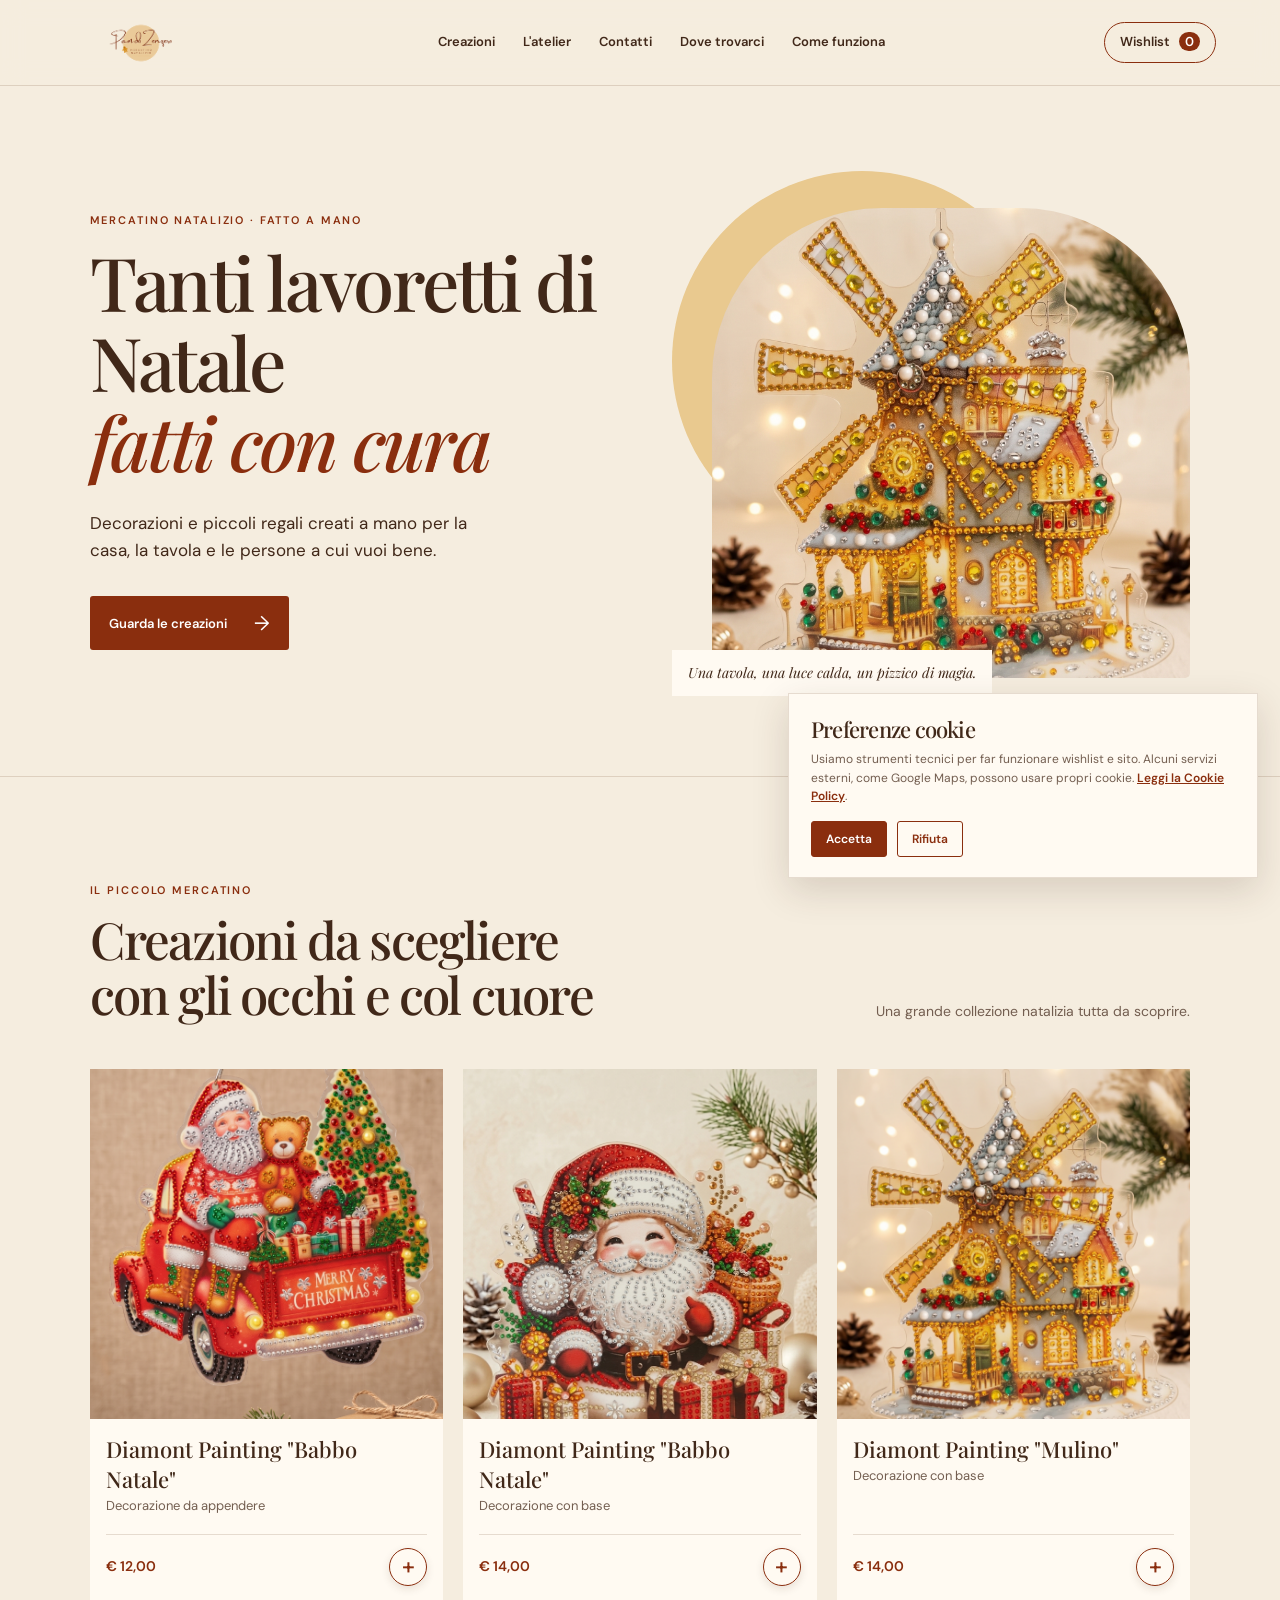
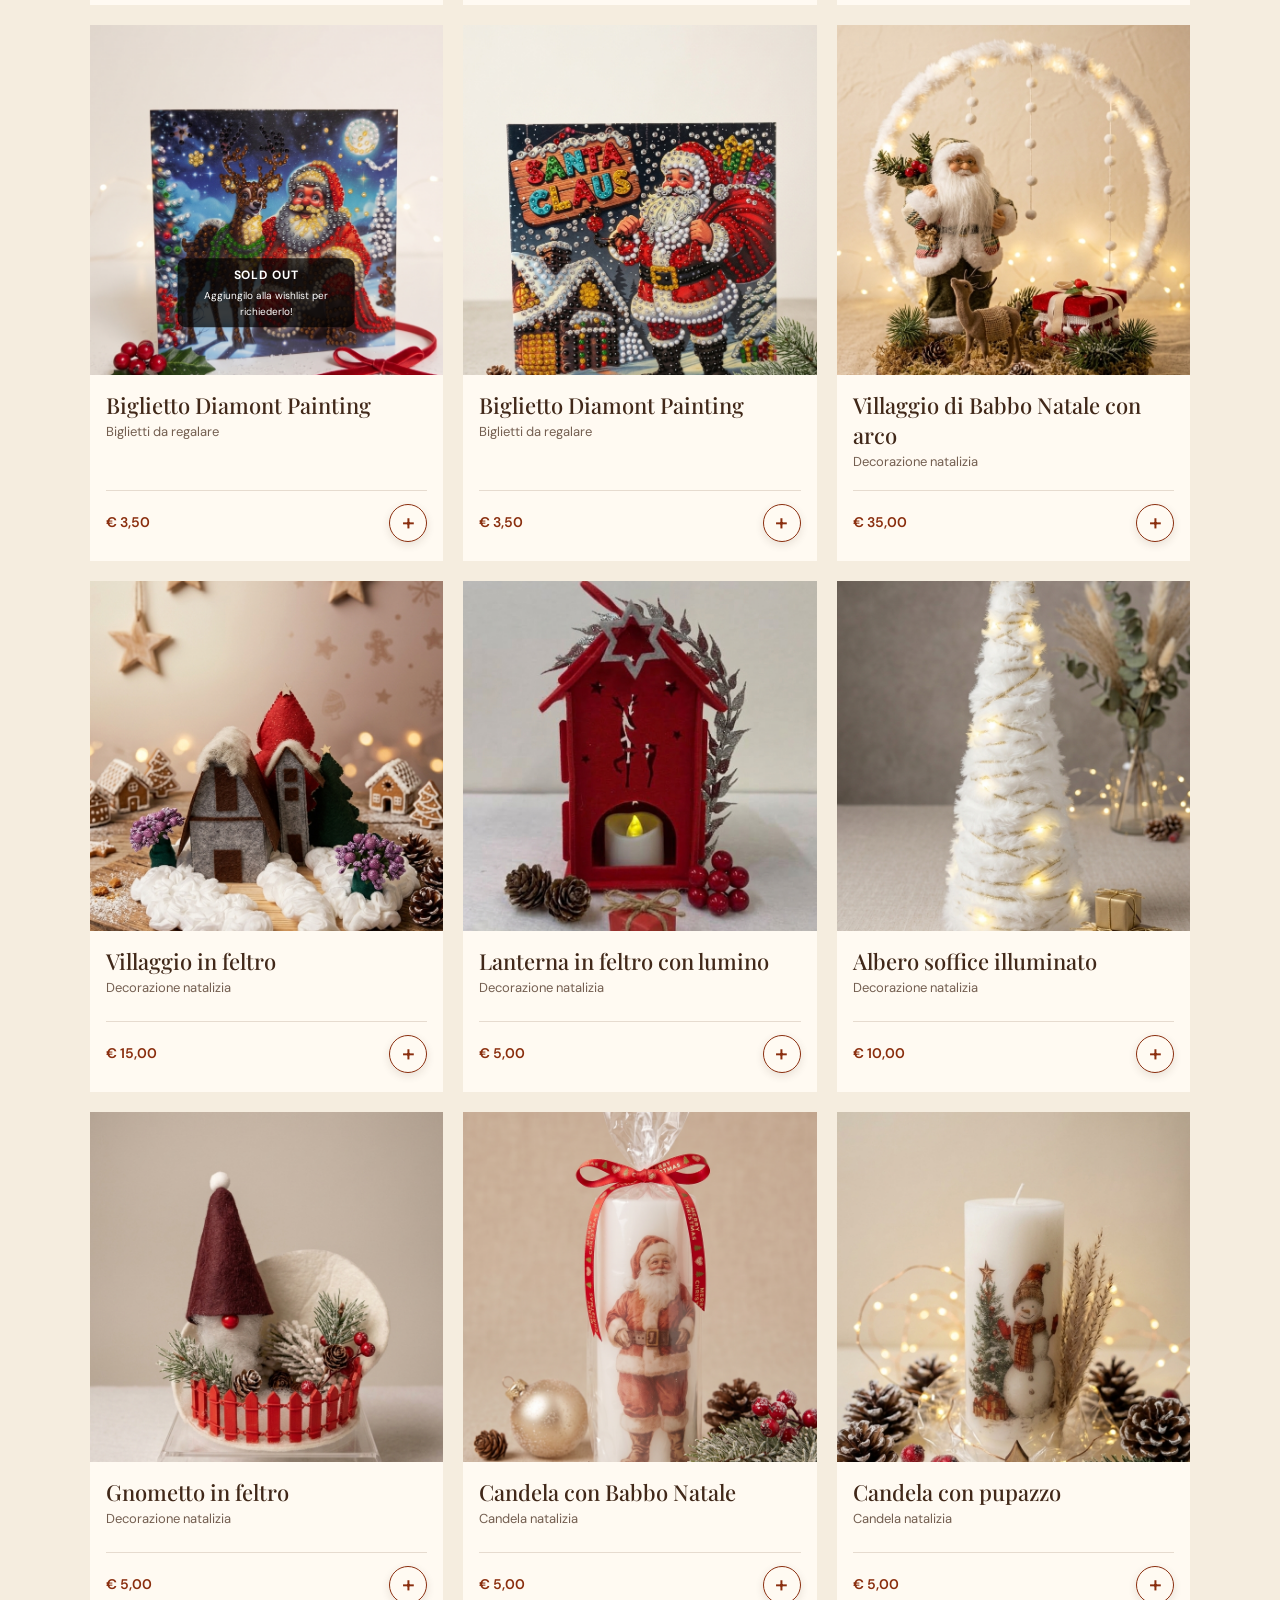
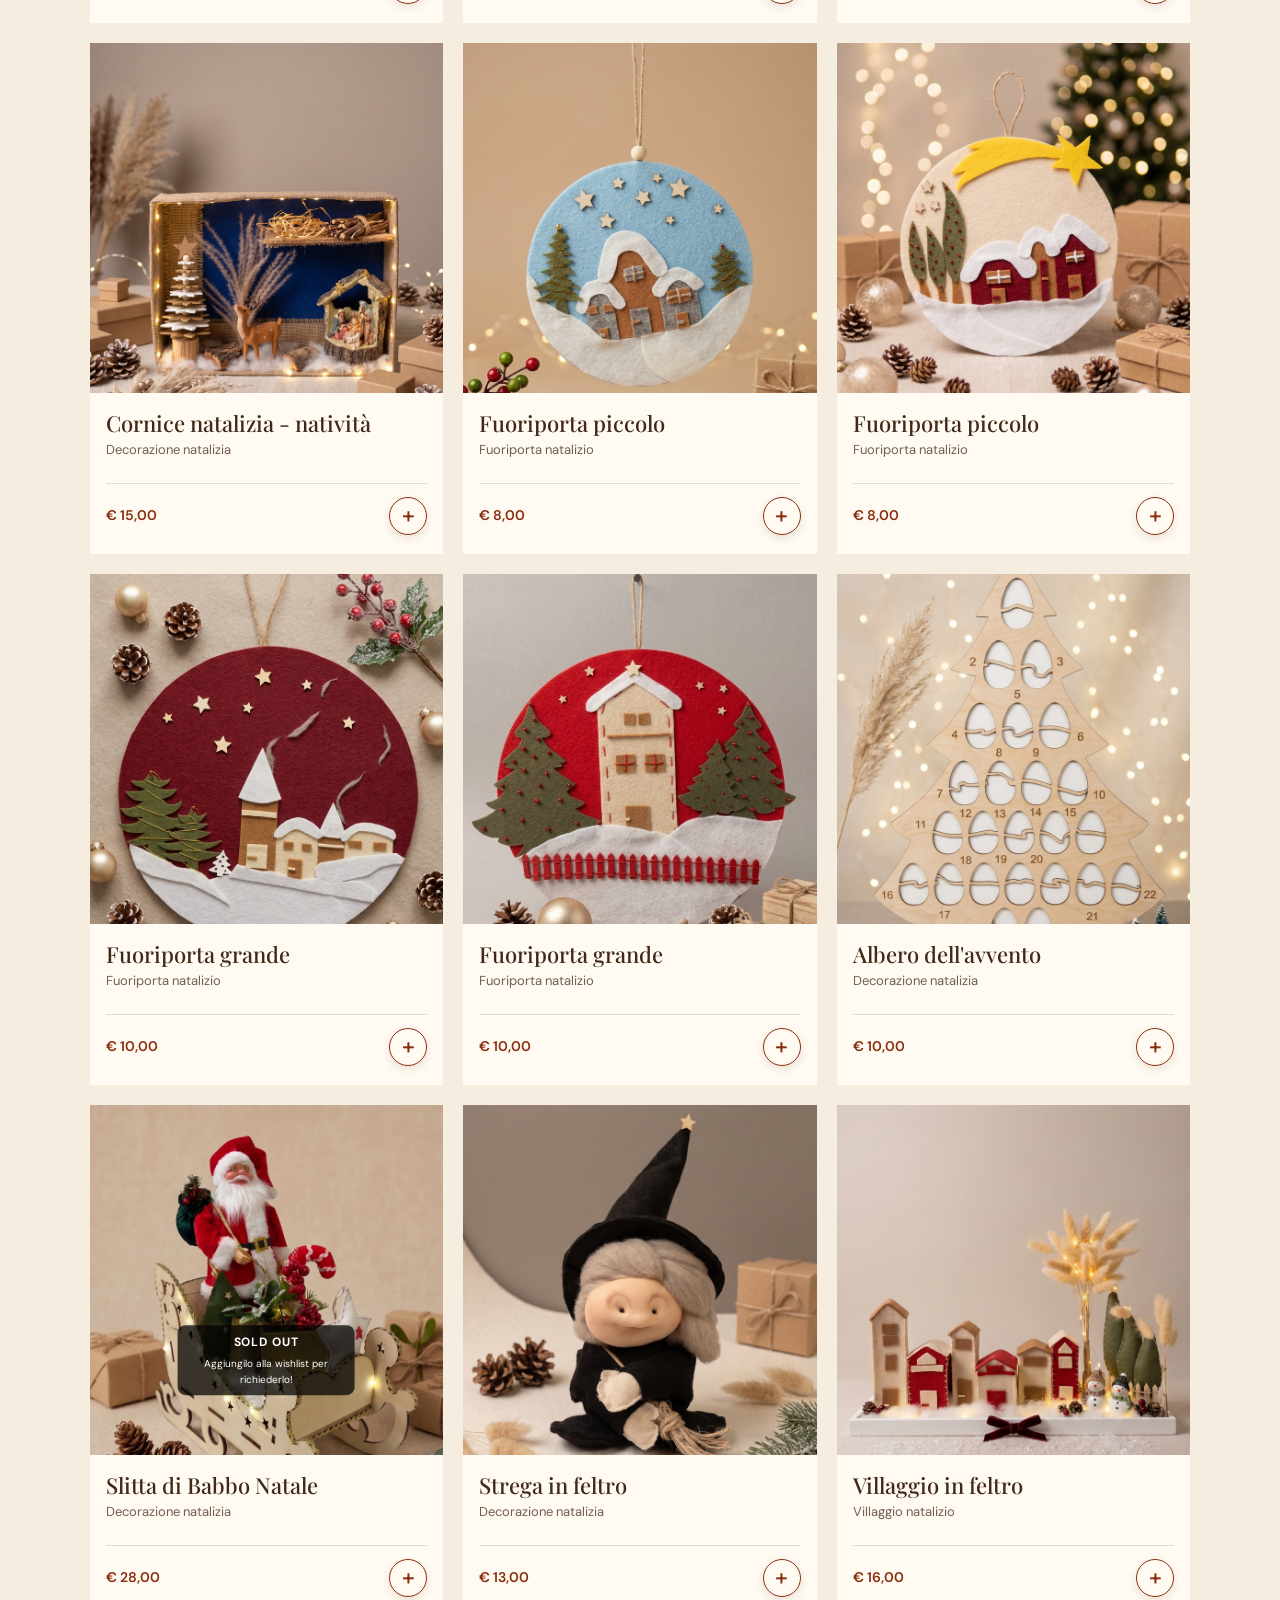
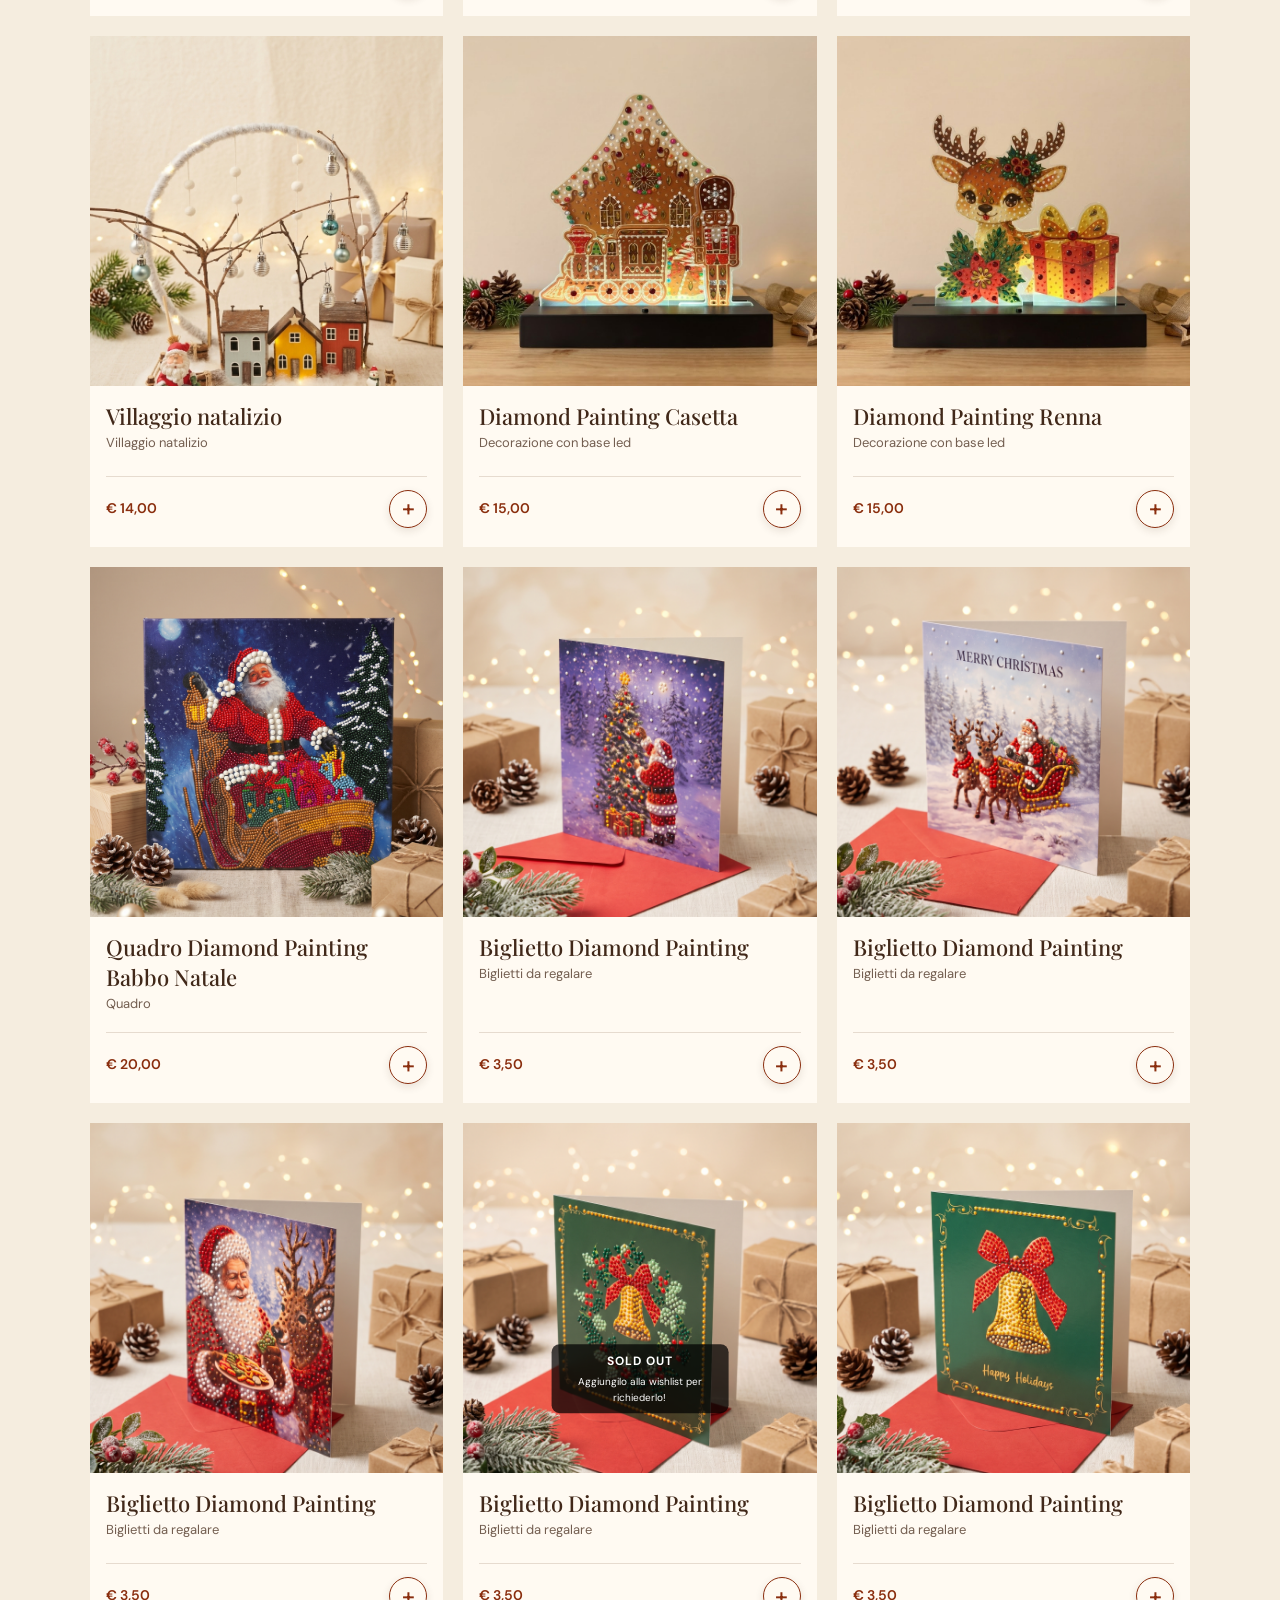
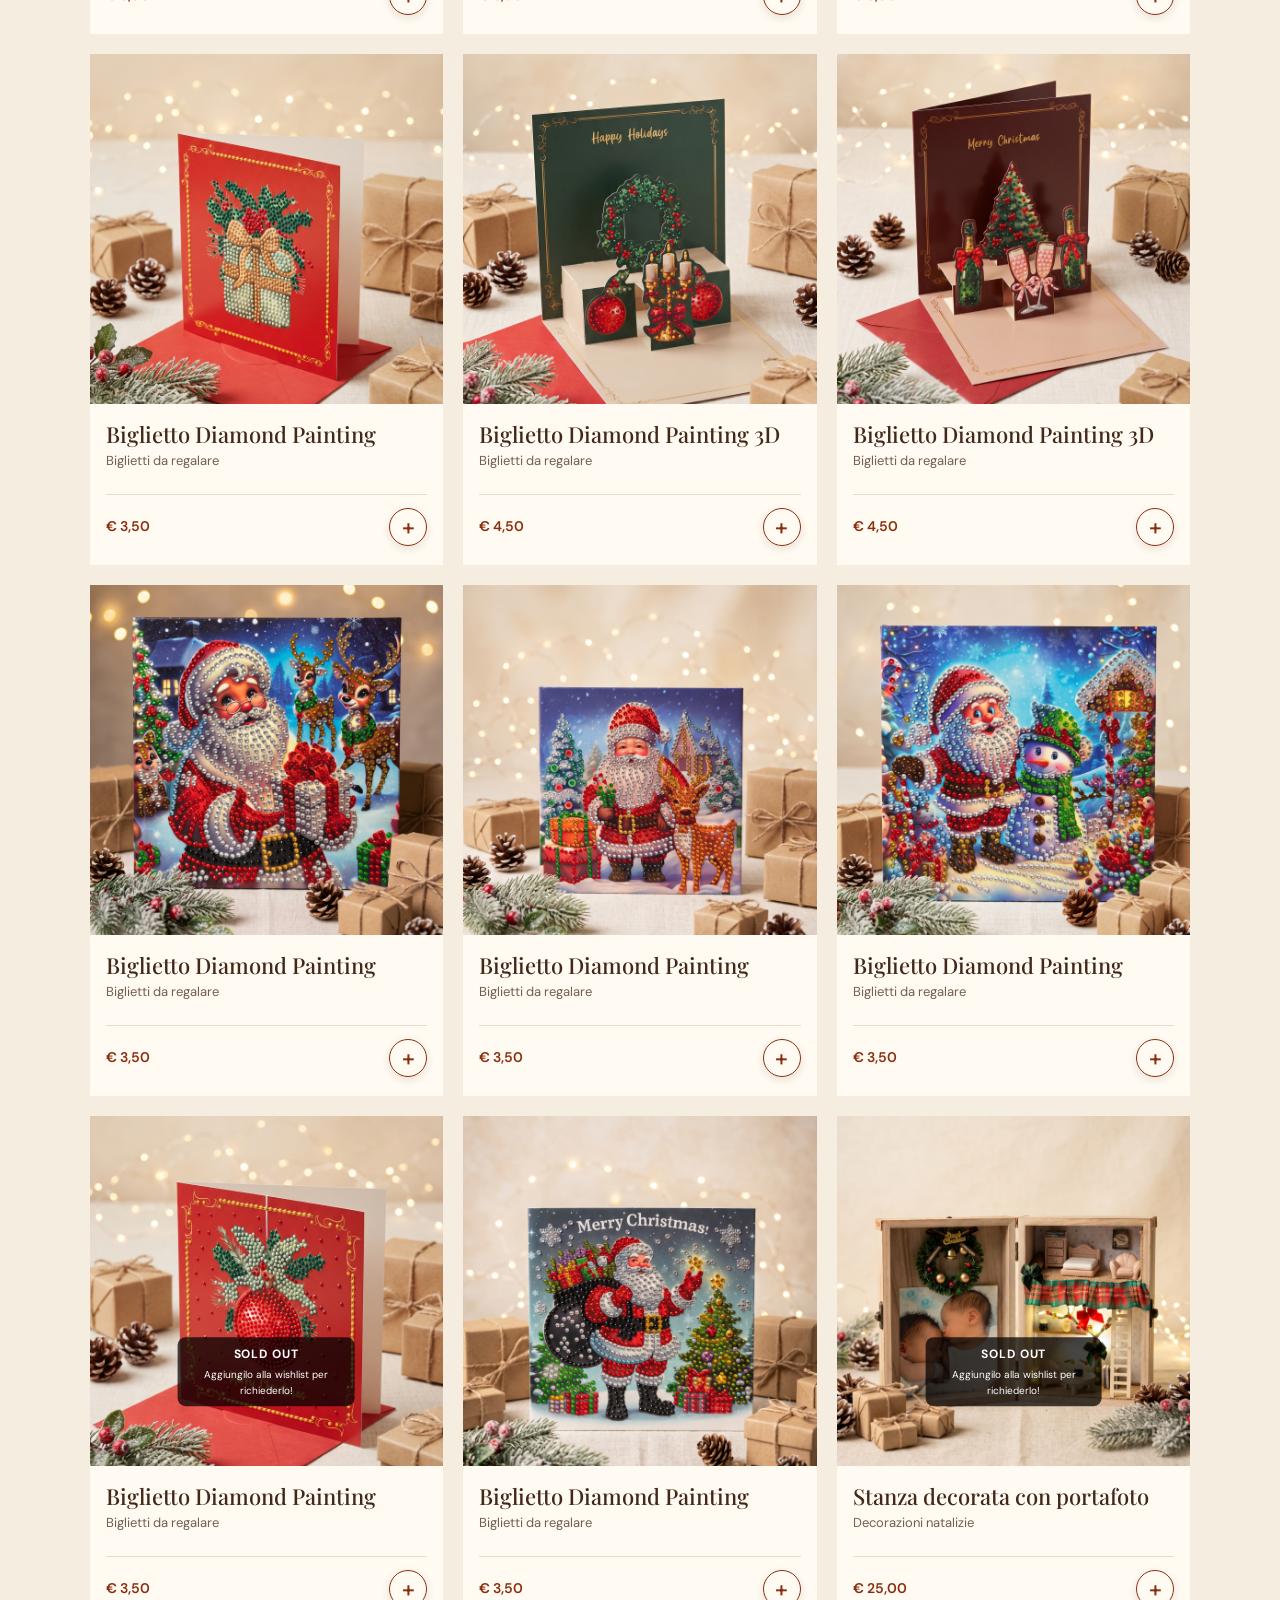
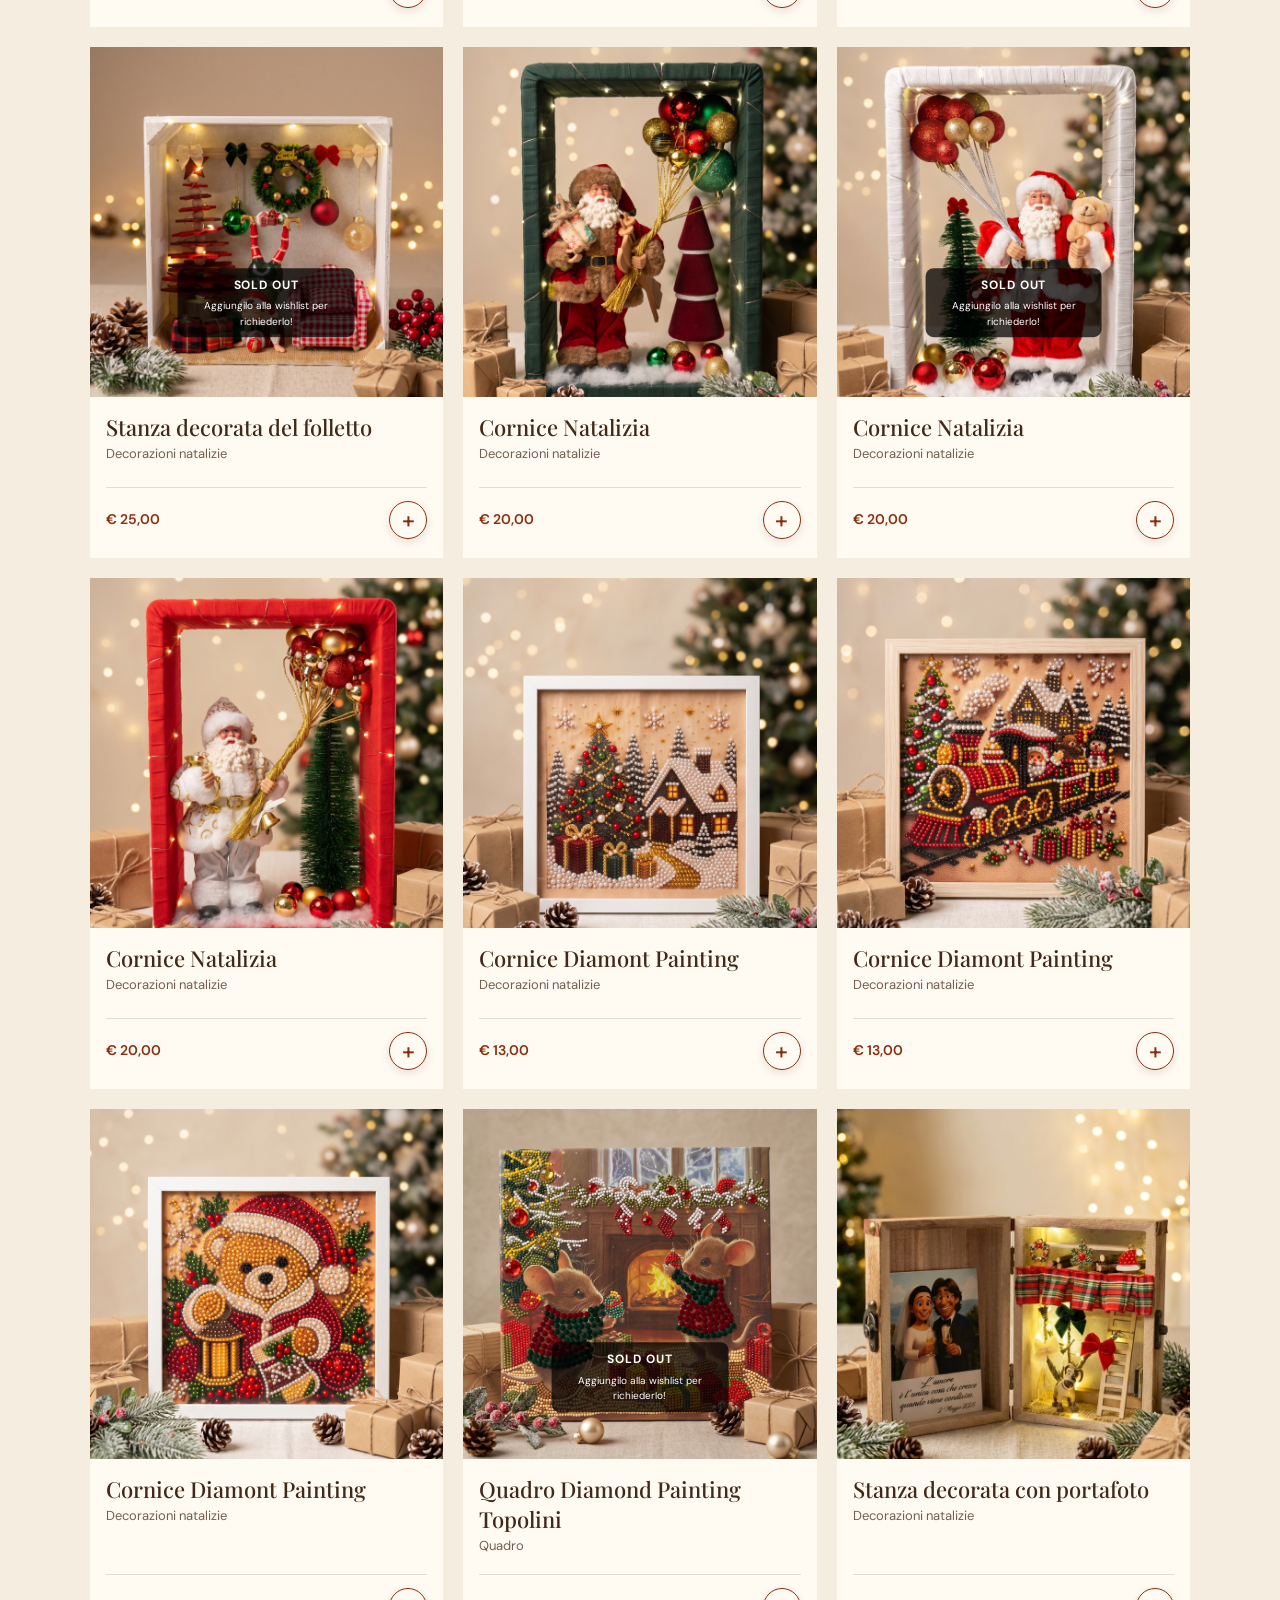
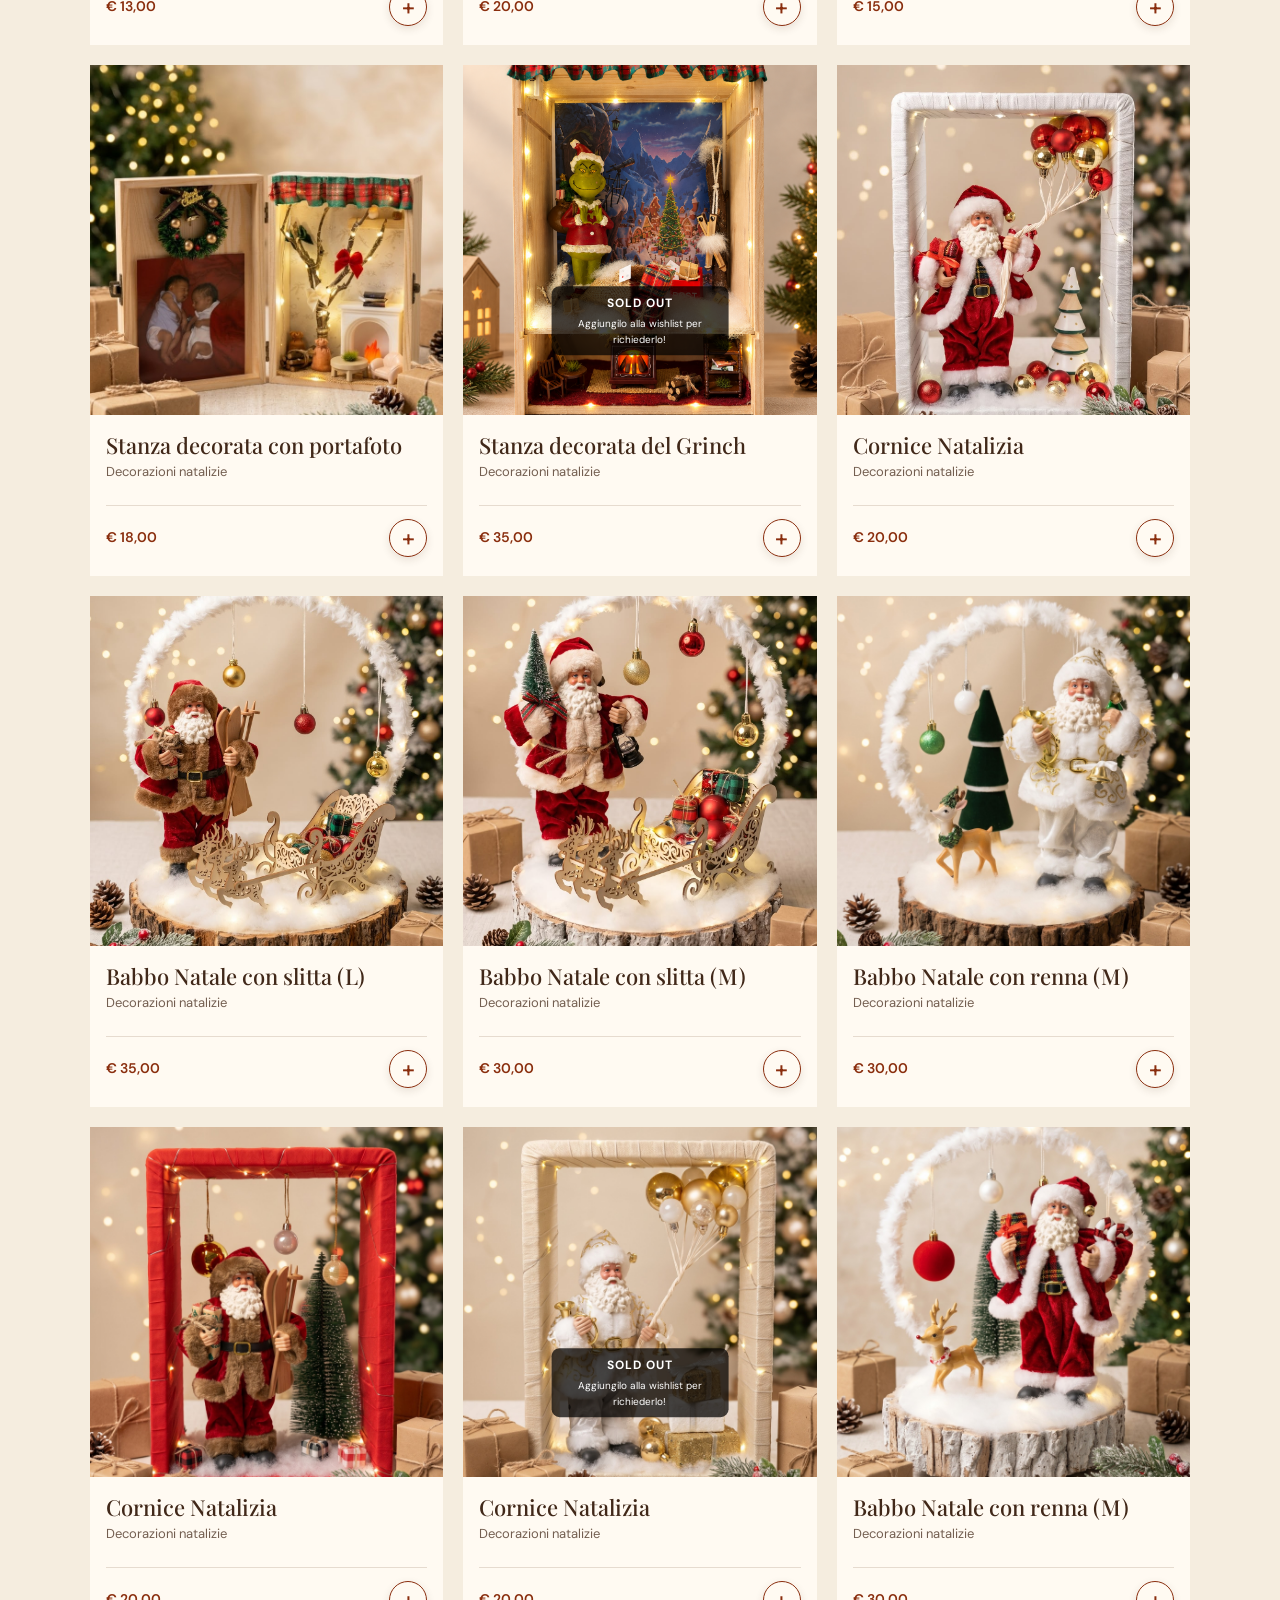
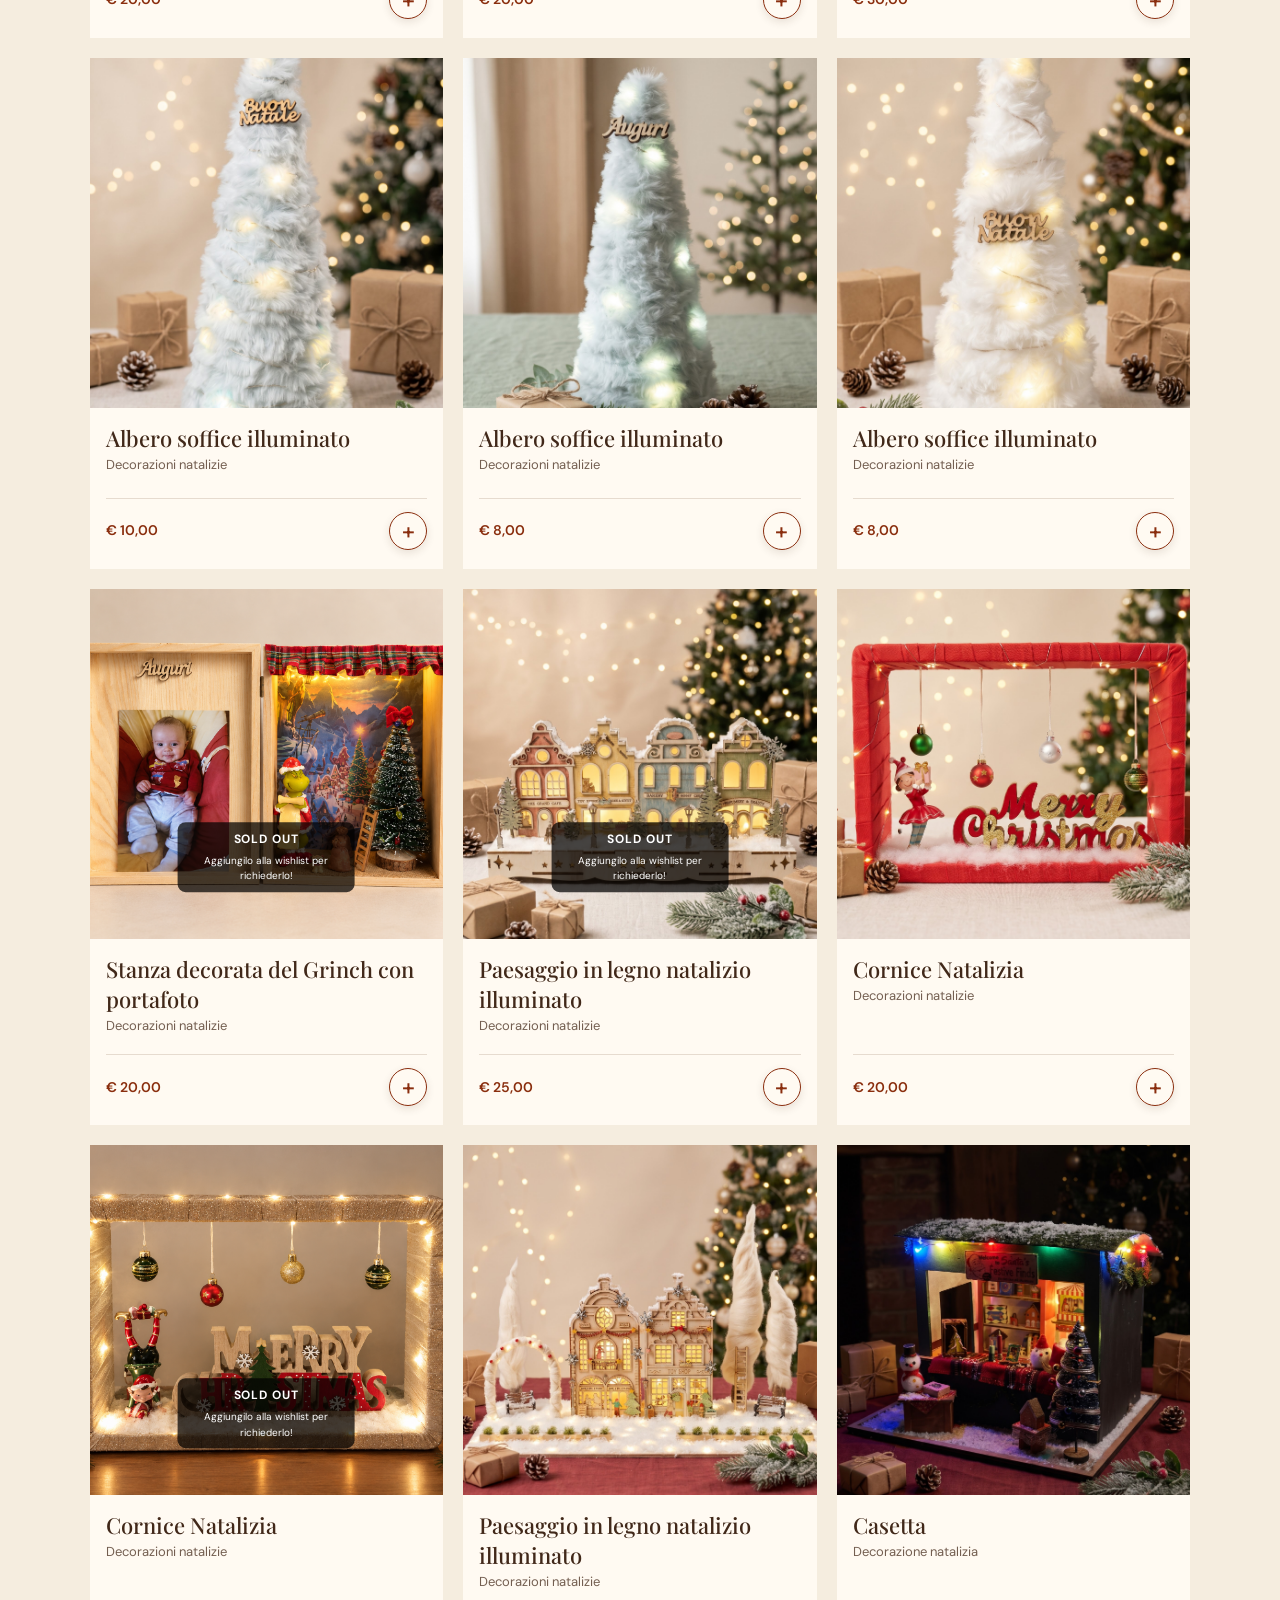
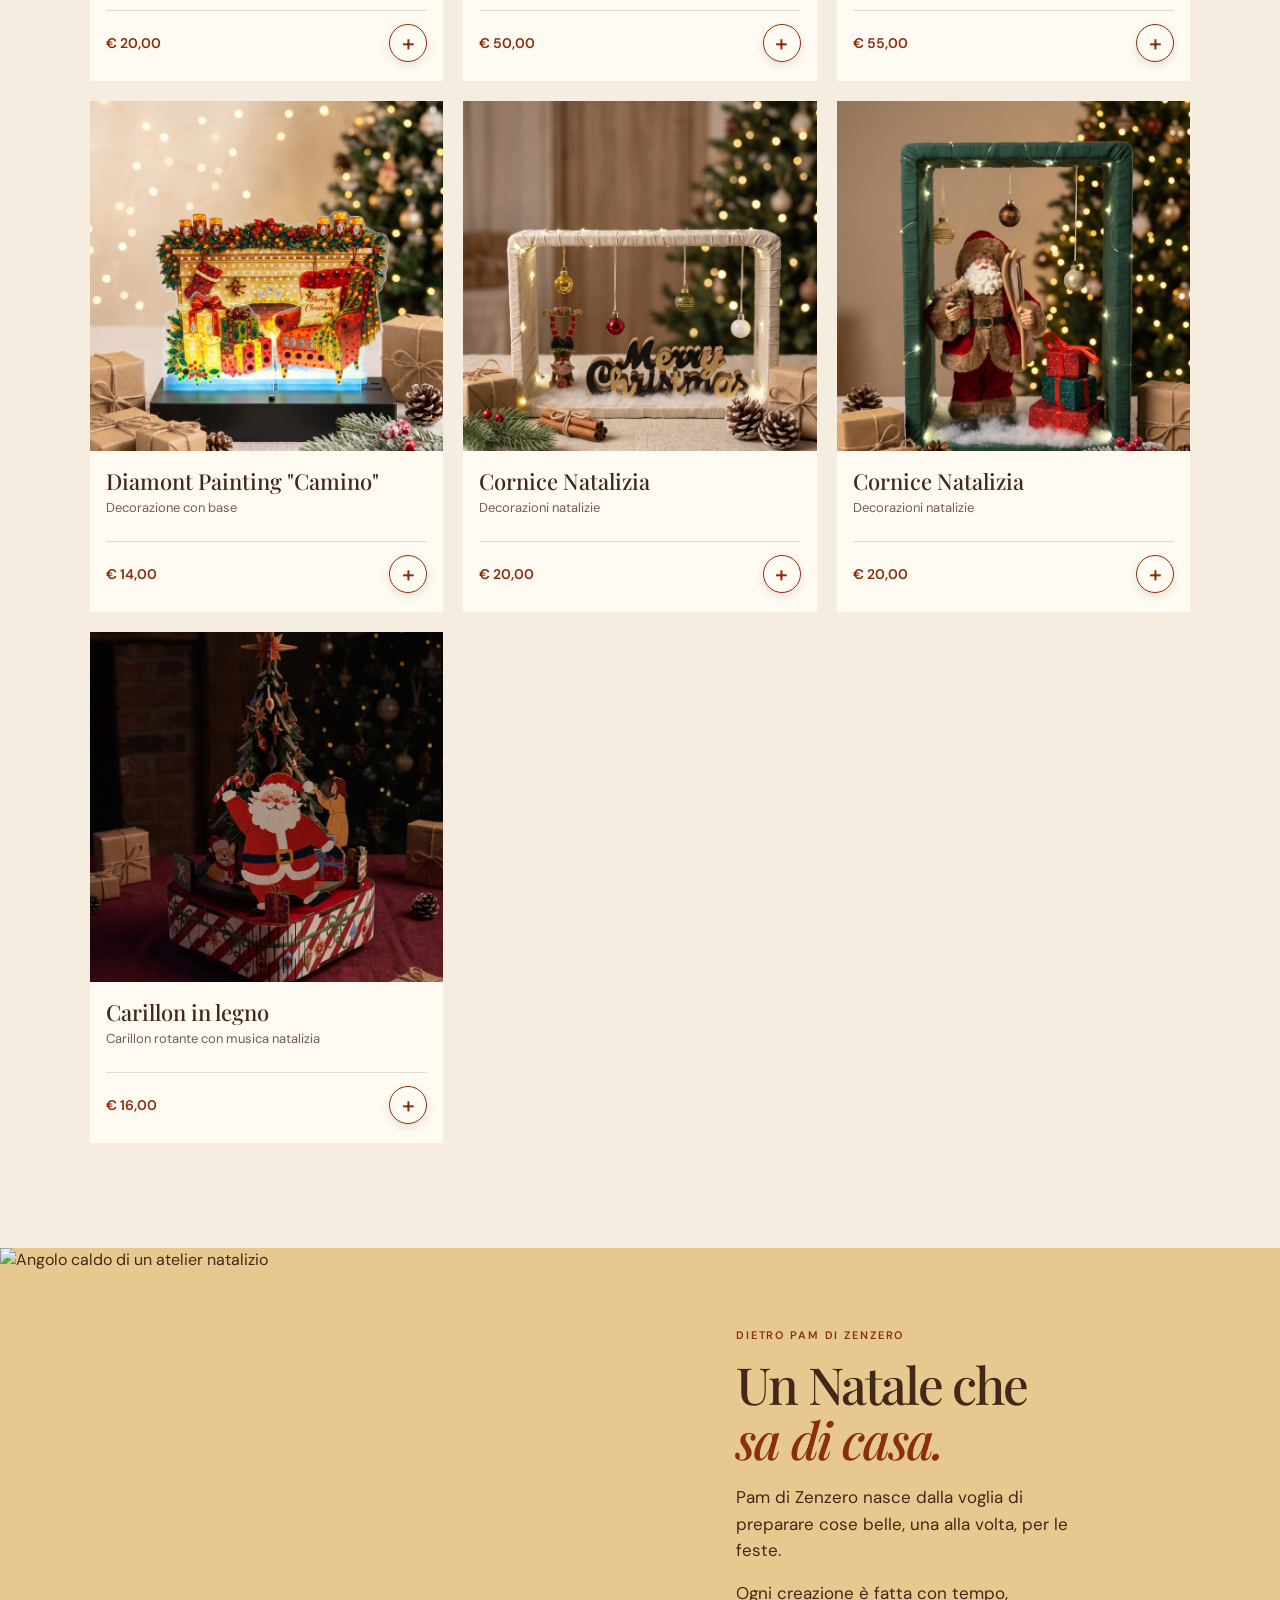
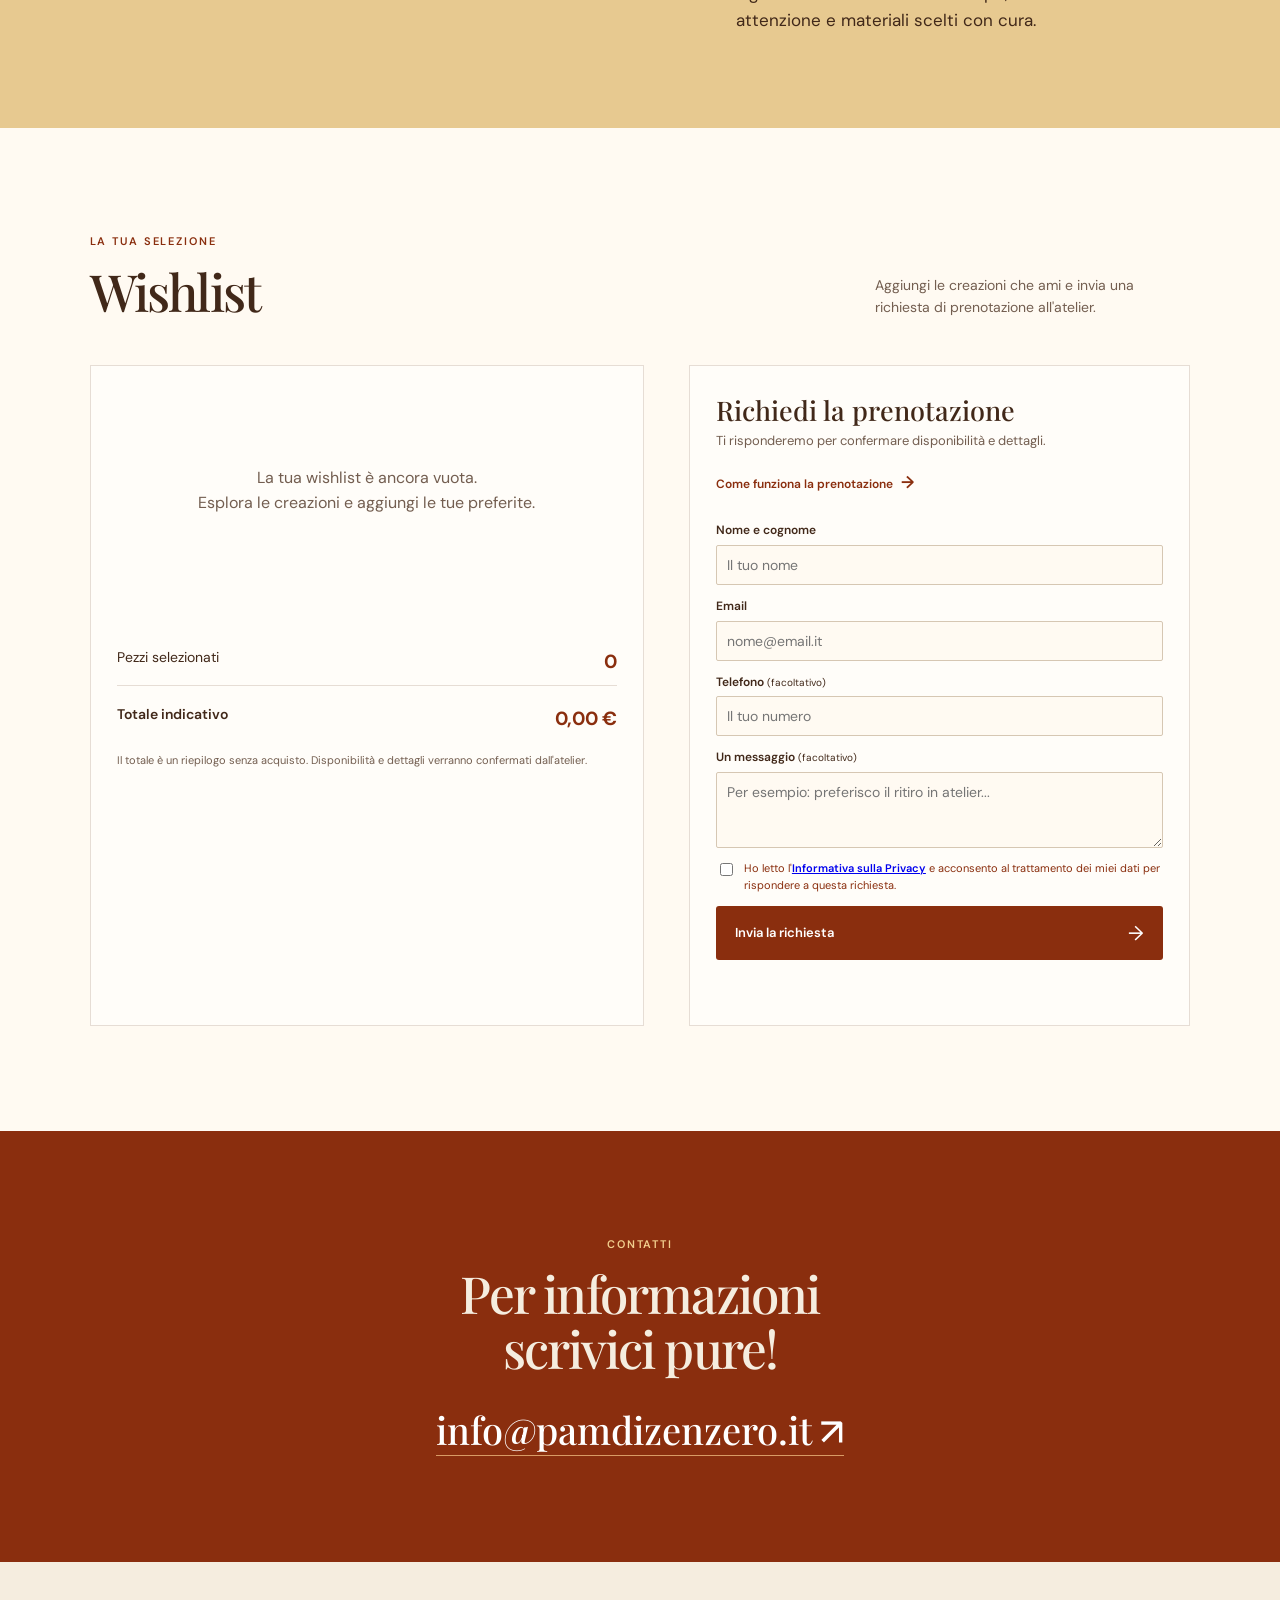
==== commit 922e4f92: "aggiunta prodotti" ====
--- a/index.html
+++ b/index.html
@@ -92,6 +92,7 @@
           <p id="preview-kind" class="eyebrow"></p>
           <h2 id="preview-title"></h2>
           <p id="preview-price" class="preview-price"></p>
+          <div id="preview-thumbnails" class="preview-thumbnails" aria-label="Foto del prodotto" hidden></div>
           <div class="product-preview-actions">
             <a id="preview-download" class="button" href="" download>Salva la foto <span>↓</span></a>
             <a id="preview-email" class="preview-email" href="">Scrivi una mail su questo prodotto <span>↗</span></a>
--- a/style.css
+++ b/style.css
@@ -16,4 +16,5 @@
 .product-card{display:grid;grid-template-rows:auto 1fr;overflow:hidden;transition:transform .25s ease,box-shadow .25s ease}.product-card:hover{transform:translateY(-4px);box-shadow:0 0 0 5px rgba(216,135,18,.16),0 14px 28px rgba(138,46,14,.2)}.product-card:hover .product-image{filter:brightness(1.04)}.product-info{display:flex!important;flex-direction:column!important;align-items:stretch!important;justify-content:space-between!important;gap:18px;min-height:142px!important}.product-footer{display:flex;align-items:center;justify-content:space-between;gap:12px;padding-top:13px;border-top:1px solid var(--line)}.product-info .price{margin:0!important}.product-footer .wishlist-control{flex:0 0 auto}.wishlist-control .add.selected{border-width:2px;background:transparent;color:var(--ginger);font-size:22px;font-weight:600;cursor:default}
 @media(max-width:760px){.product-grid{grid-template-columns:repeat(2,minmax(0,1fr))!important;gap:16px!important}.product-card{min-width:0}.product-info{padding:15px 14px 16px}.product-info h3{font-size:17px;line-height:1.2}.product-info p{font-size:12px}.wishlist-control .add{width:42px;height:42px}}
 .privacy-page{padding:90px 7vw 110px;max-width:900px;margin:auto}.privacy-content h1{font-family:'Playfair Display',serif;font-size:clamp(42px,6vw,72px);font-weight:500;letter-spacing:-.035em;line-height:1.08;margin:0 0 35px}.privacy-content h2{font-size:27px;margin:42px 0 12px}.privacy-content p,.privacy-content li{max-width:720px}.privacy-content ul{padding-left:22px}.privacy-content a,.privacy{color:var(--ginger)}.privacy-lead{font-size:18px;max-width:680px!important;margin-bottom:58px}.privacy{display:flex;align-items:flex-start;gap:9px}.privacy input{margin-top:5px;flex:0 0 auto}.privacy a{font-weight:600}.privacy-page+footer a,footer a{color:inherit}.privacy-page+footer{margin-top:0}.request-summary{width:min(560px,calc(100% - 32px));max-height:calc(100% - 32px);padding:0;border:0;background:transparent;color:var(--ink)}.request-summary::backdrop{background:rgba(65,40,25,.52)}.request-summary-content{position:relative;max-height:calc(100vh - 32px);overflow:auto;padding:34px;background:var(--paper);border:1px solid var(--line);box-shadow:0 20px 60px rgba(65,40,25,.25)}.request-summary h2{font-size:clamp(30px,5vw,44px);margin-bottom:14px}.request-summary-content>p:not(.eyebrow){margin:0 0 25px;color:#735e50}.request-summary-warning{margin:0 0 18px;color:var(--ginger);font:700 clamp(1.2rem,2vw,1.8rem)/1.35 'DM Sans',sans-serif;letter-spacing:-.02em}.request-summary-close{position:absolute;top:18px;right:18px;width:32px;height:32px;border:1px solid var(--line);border-radius:50%;background:transparent;color:var(--ginger);font-size:22px;line-height:1;cursor:pointer}.request-summary-section{padding-top:20px;border-top:1px solid var(--line);margin-top:20px}.request-summary-section h3{margin:0 0 10px;font-size:13px;text-transform:uppercase;letter-spacing:.08em}.request-summary-section ul{list-style:none;padding:0;margin:0}.request-summary-section li{display:flex;justify-content:space-between;gap:20px;padding:8px 0;border-bottom:1px solid var(--line);font-size:14px}.request-summary-total{display:flex;justify-content:space-between;margin:14px 0 0;font-weight:600}.request-summary-total strong{color:var(--ginger);font-size:19px}.request-summary-section dl{display:grid;grid-template-columns:auto 1fr;gap:7px 18px;margin:0;font-size:14px}.request-summary-section dt{color:#735e50}.request-summary-section dd{margin:0;overflow-wrap:anywhere}.request-summary-action{margin-top:27px}.request-summary-action span{font-size:20px}
+.preview-thumbnails{display:flex;gap:8px;margin-top:12px}.preview-thumbnails[hidden]{display:none}.preview-thumbnail{padding:3px;border:1px solid var(--line);background:var(--paper);cursor:pointer}.preview-thumbnail[aria-pressed="true"]{border:2px solid var(--ginger);padding:2px}.preview-thumbnail img{display:block;width:60px;height:60px;object-fit:cover}.preview-thumbnail:focus-visible{outline:3px solid var(--orange);outline-offset:3px}
 :root{--cream:#f5eddf;--paper:#fffaf2;--tan:#e9c98f;--ginger:#8a2e0e;--orange:#d88712;--ink:#412819;--line:rgba(101,57,28,.16)}*{box-sizing:border-box}html{scroll-behavior:smooth}body{margin:0;background:var(--cream);color:var(--ink);font-family:'DM Sans',sans-serif;font-size:16px;line-height:1.55}.topbar{height:86px;display:flex;align-items:center;justify-content:space-between;padding:9px 5vw;border-bottom:1px solid var(--line);background:rgba(245,237,223,.94);position:sticky;top:0;z-index:10;backdrop-filter:blur(12px)}.brand img{display:block;width:154px;height:68px;object-fit:contain}.topbar nav{display:flex;gap:28px}.topbar a{color:var(--ink);text-decoration:none;font-size:13px;font-weight:600}.wish-link{border:1px solid var(--ginger);padding:9px 15px;border-radius:30px}.wish-link span{margin-left:6px;background:var(--ginger);color:white;padding:1px 6px;border-radius:20px}.menu-toggle{display:none;border:0;background:transparent;font-size:25px;color:var(--ginger)}.hero{min-height:650px;display:grid;grid-template-columns:1fr 1fr;gap:5vw;align-items:center;max-width:1280px;margin:auto;padding:80px 7vw}.eyebrow{margin:0 0 13px;color:var(--ginger);font-size:11px;letter-spacing:.17em;text-transform:uppercase;font-weight:600}.hero h1,h2{font-family:'Playfair Display',serif;font-weight:500;letter-spacing:-.035em;line-height:1.08;margin:0}.hero h1{font-size:clamp(48px,5.8vw,80px)}em{color:var(--ginger)}.intro{max-width:410px;margin:28px 0 33px;font-size:17px}.button{background:var(--ginger);display:inline-flex;align-items:center;gap:27px;color:white!important;text-decoration:none;padding:14px 19px;border:0;border-radius:3px;font:600 13px 'DM Sans',sans-serif;cursor:pointer}.button span{font-size:20px;font-weight:400}.hero-visual{position:relative;padding:42px 0 18px 40px}.hero-visual img{display:block;width:100%;height:470px;object-fit:cover;position:relative;z-index:1;border-radius:170px 170px 5px 5px}.sun{position:absolute;width:380px;height:380px;border-radius:50%;background:var(--tan);top:5px;left:0}.image-note{position:absolute;z-index:2;left:0;bottom:0;background:var(--paper);padding:12px 16px;margin:0;font-family:'Playfair Display',serif;font-style:italic;font-size:14px}.section{padding:105px 7vw;max-width:1280px;margin:auto}.gallery{border-top:1px solid var(--line)}.section-heading{display:flex;align-items:end;justify-content:space-between;gap:30px;margin-bottom:46px}.section-heading h2,.story h2,.contact-band h2,.where h2{font-size:clamp(39px,4vw,58px)}.section-heading>p{max-width:315px;margin:0;color:#735e50;font-size:14px}.product-grid{display:grid;grid-template-columns:repeat(3,1fr);gap:20px}.product-card{background:var(--paper);position:relative;padding-bottom:19px}.product-card img{width:100%;height:350px;display:block;object-fit:cover}.product-info{display:flex;justify-content:space-between;align-items:center;padding:15px 16px 0}.product-info h3{font:500 22px 'Playfair Display',serif;margin:0}.product-info p{font-size:13px;color:#735e50;margin:2px 0 0}.add{border:1px solid var(--ginger);color:var(--ginger);background:transparent;border-radius:50%;width:38px;height:38px;font-size:22px;cursor:pointer}.add:hover{background:var(--ginger);color:white}.story{display:grid;grid-template-columns:1fr 1fr;background:#e7c990;align-items:stretch}.story-image img{width:100%;height:100%;min-height:480px;object-fit:cover;display:block}.story-copy{padding:12% 15%;align-self:center}.story-copy p:not(.eyebrow){max-width:360px;font-size:17px}.wishlist{background:var(--paper);max-width:none;padding-left:max(7vw,calc((100vw - 1140px)/2));padding-right:max(7vw,calc((100vw - 1140px)/2))}.wishlist-layout{display:grid;grid-template-columns:1.05fr .95fr;gap:45px}.wishlist-card,.booking-form{border:1px solid var(--line);padding:26px;background:#fffdf9}.wishlist-items{min-height:212px}.empty{color:#735e50;text-align:center;padding:58px 0}.wish-row{display:grid;grid-template-columns:54px 1fr auto;gap:13px;align-items:center;padding:9px 0;border-bottom:1px solid var(--line)}.wish-row img{width:54px;height:54px;object-fit:cover;border-radius:50%}.wish-row strong{font-family:'Playfair Display',serif;font-weight:500}.wish-row button{border:0;background:transparent;color:var(--ginger);cursor:pointer;font-size:19px}.wishlist-total{display:flex;justify-content:space-between;padding-top:18px;margin-top:9px;font-size:14px}.wishlist-total strong{font-size:19px;color:var(--ginger)}.booking-form h3{font:500 27px 'Playfair Display',serif;margin:0}.booking-form>p{font-size:13px;color:#735e50;margin:3px 0 18px}.booking-form label{display:block;font-size:12px;font-weight:600;margin:12px 0}.booking-form small{font-weight:400}.booking-form input:not([type=checkbox]),textarea{display:block;width:100%;margin-top:5px;border:1px solid #d6c7b3;background:#fffaf2;padding:10px;font:14px 'DM Sans',sans-serif;color:var(--ink);border-radius:2px}.booking-form textarea{resize:vertical}.booking-form .privacy{display:flex;gap:8px;align-items:start;font-size:11px;font-weight:400}.privacy input{margin-top:3px}.button-dark{width:100%;justify-content:space-between}.form-status{min-height:18px!important;color:var(--ginger)!important}.contact-band{text-align:center;background:var(--ginger);color:var(--cream);padding:105px 20px}.contact-band .eyebrow{color:#f2cf8e}.contact-band h2{margin-bottom:28px}.contact-band a{color:white;font:500 clamp(22px,3vw,38px) 'Playfair Display',serif;text-decoration:none;border-bottom:1px solid #d99b65}.contact-band a span{font-family:'DM Sans',sans-serif}.where{display:grid;grid-template-columns:1.1fr .9fr;gap:60px;align-items:center}.where>div>p:not(.eyebrow){font-size:17px;max-width:390px}.placeholder-address{font-size:13px!important;color:#7c6453;padding:12px;border-left:2px solid var(--orange)}.map-card{min-height:300px;background:var(--tan);display:flex;flex-direction:column;justify-content:center;align-items:center;text-align:center;position:relative;overflow:hidden}.map-card:before,.map-card:after{content:'';position:absolute;border:1px solid rgba(138,46,14,.25);width:500px;height:150px;border-radius:50%;transform:rotate(-22deg)}.map-card:after{transform:rotate(30deg)}.map-card>*{z-index:1}.map-card span{font-size:34px;color:var(--ginger)}.map-card p{font:italic 28px 'Playfair Display',serif;margin:7px}footer{padding:42px 7vw;display:flex;align-items:center;justify-content:space-between;gap:25px;border-top:1px solid var(--line);font-size:12px;color:#735e50}footer img{width:125px;height:52px;object-fit:contain}@media(max-width:760px){.topbar{height:73px;padding:5px 5vw}.brand img{width:125px;height:58px}.menu-toggle{display:block}.topbar nav{display:none;position:absolute;left:0;right:0;top:73px;background:var(--cream);padding:20px 5vw;flex-direction:column;gap:16px;border-bottom:1px solid var(--line)}.topbar nav.open{display:flex}.wish-link{font-size:11px!important;padding:7px 9px}.hero{grid-template-columns:1fr;padding:55px 7vw 65px;gap:37px;min-height:auto}.hero-visual{padding-left:25px}.hero-visual img{height:380px}.sun{width:290px;height:290px}.section{padding:70px 7vw}.section-heading{display:block;margin-bottom:30px}.section-heading>p{margin-top:16px}.product-grid{grid-template-columns:1fr 1fr;gap:11px}.product-card img{height:230px}.product-info{padding:11px 11px 0}.product-info h3{font-size:17px}.product-info p{font-size:11px}.add{width:33px;height:33px}.story{grid-template-columns:1fr}.story-image img{min-height:320px}.story-copy{padding:65px 7vw}.wishlist-layout,.where{grid-template-columns:1fr;gap:25px}.contact-band{padding:75px 20px}footer{display:grid;grid-template-columns:1fr 1fr}footer img{grid-row:span 2}.map-card{min-height:250px}}@media(max-width:390px){.product-grid{grid-template-columns:1fr}.product-card img{height:290px}}
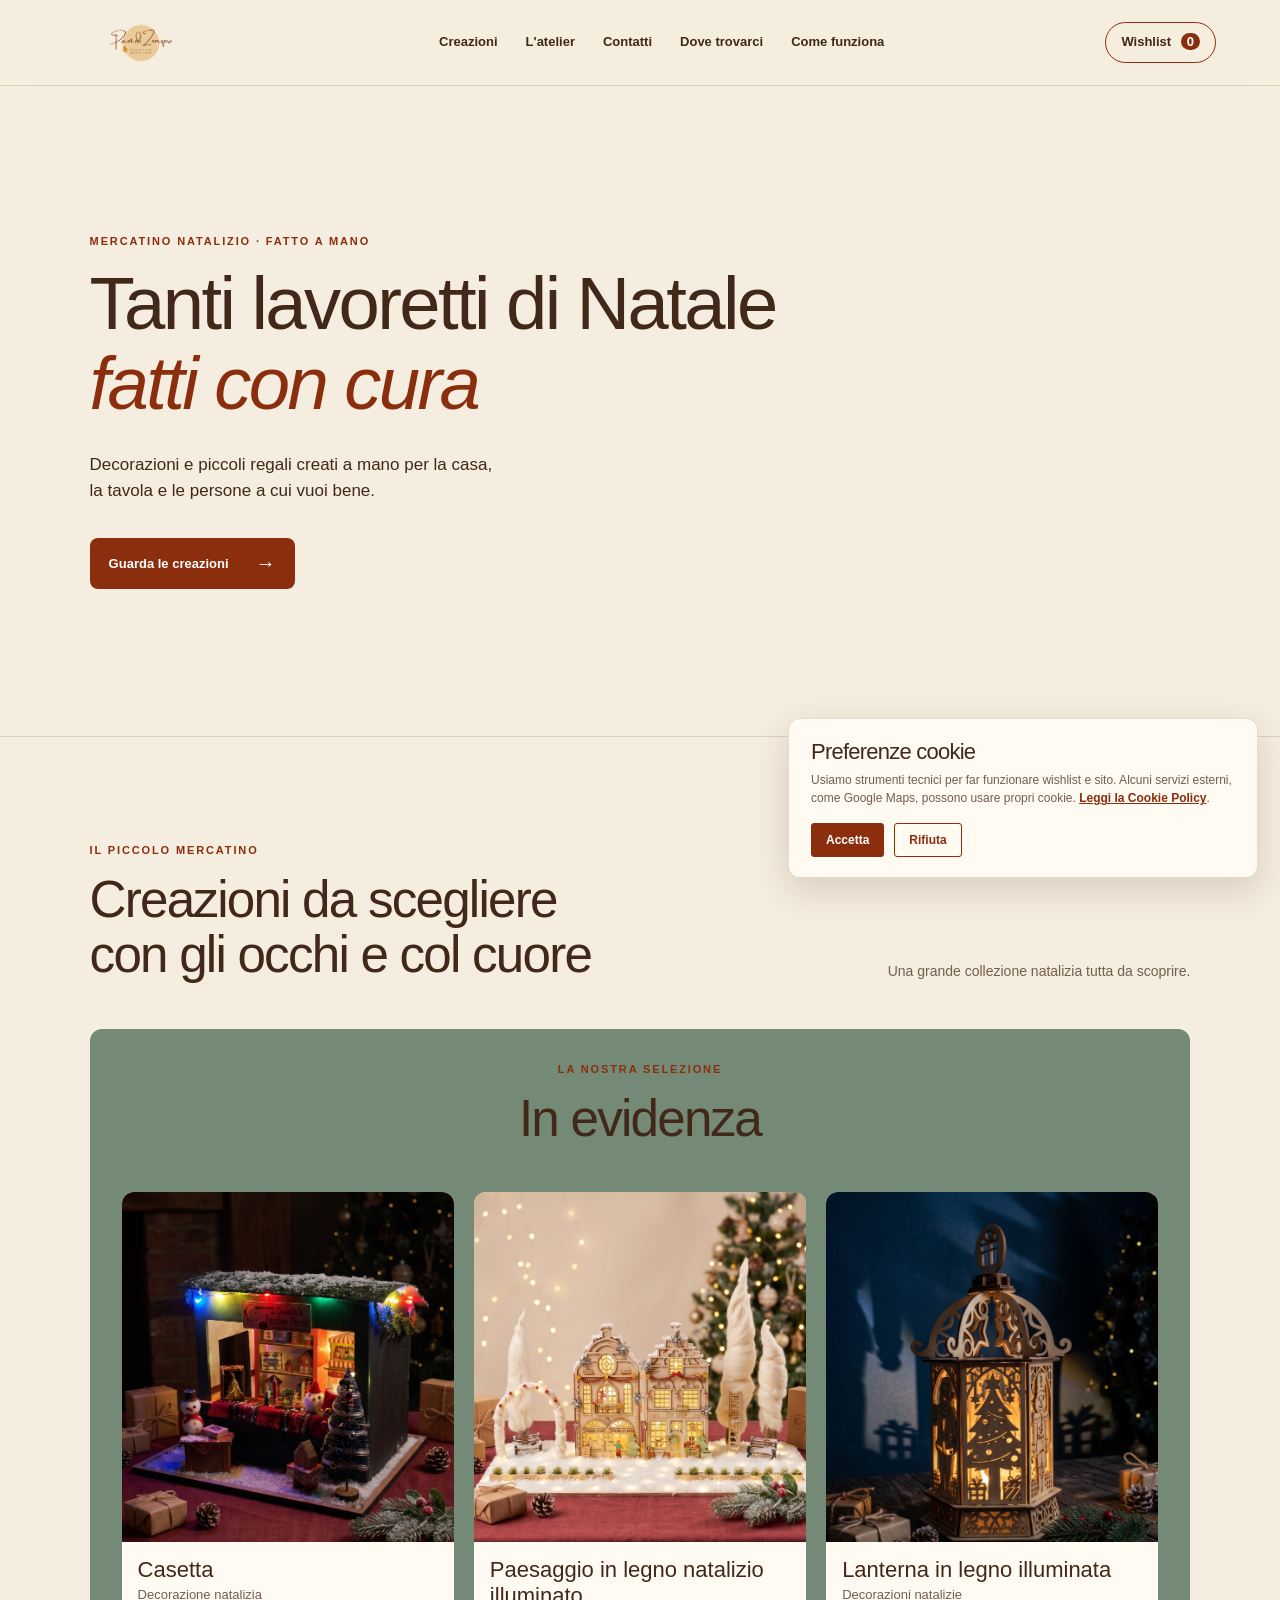
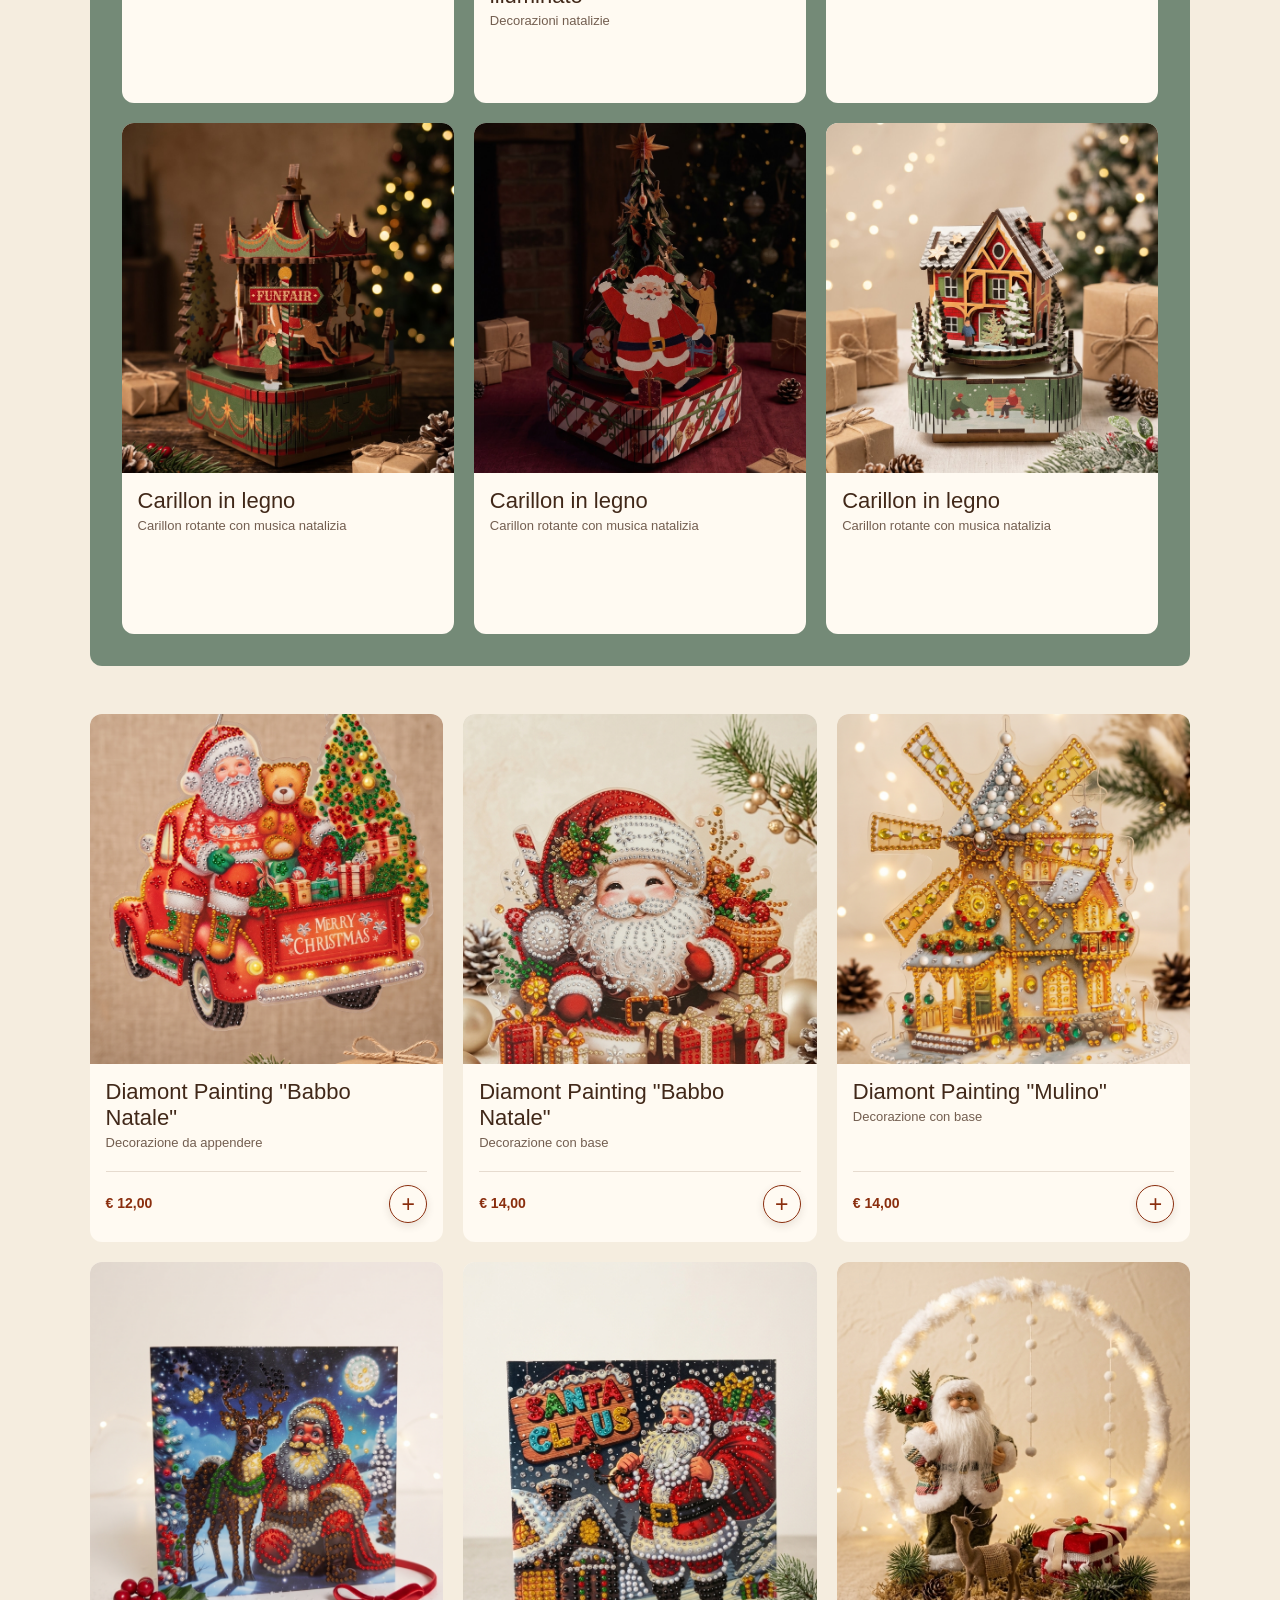
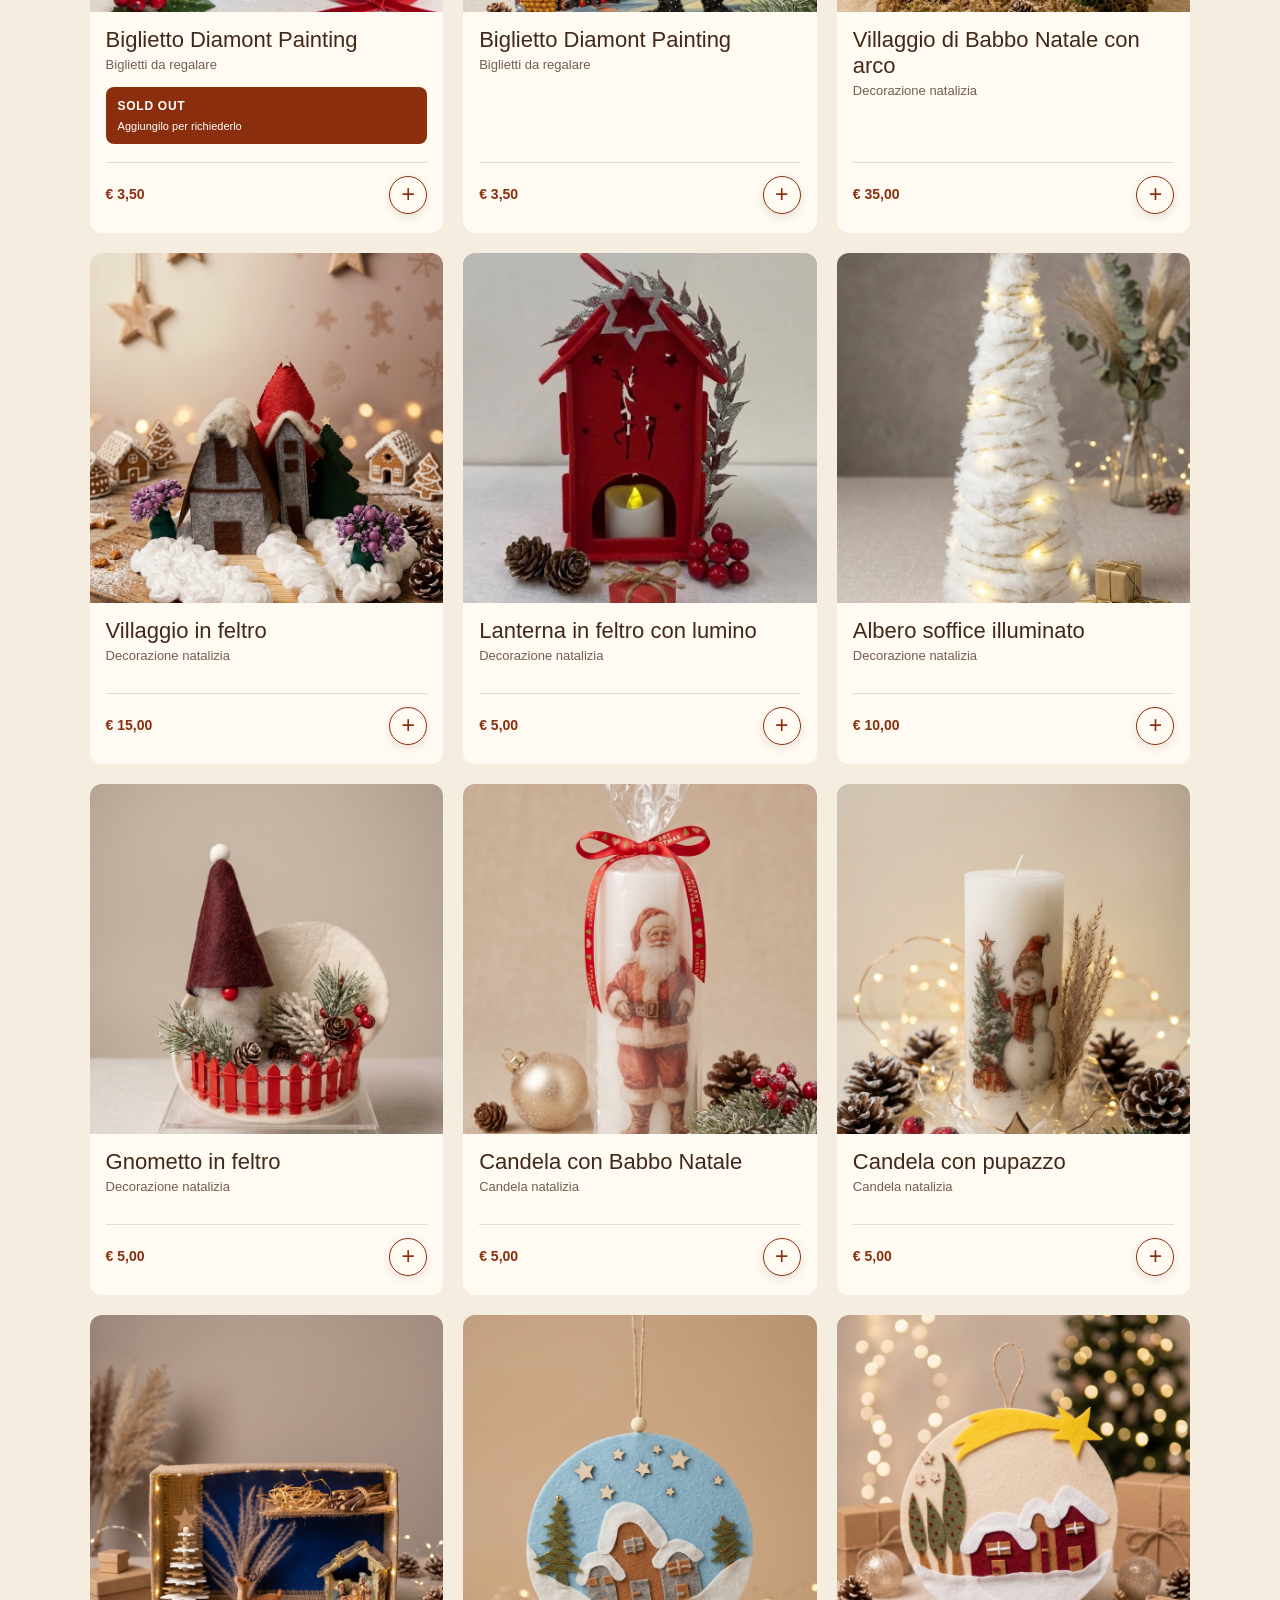
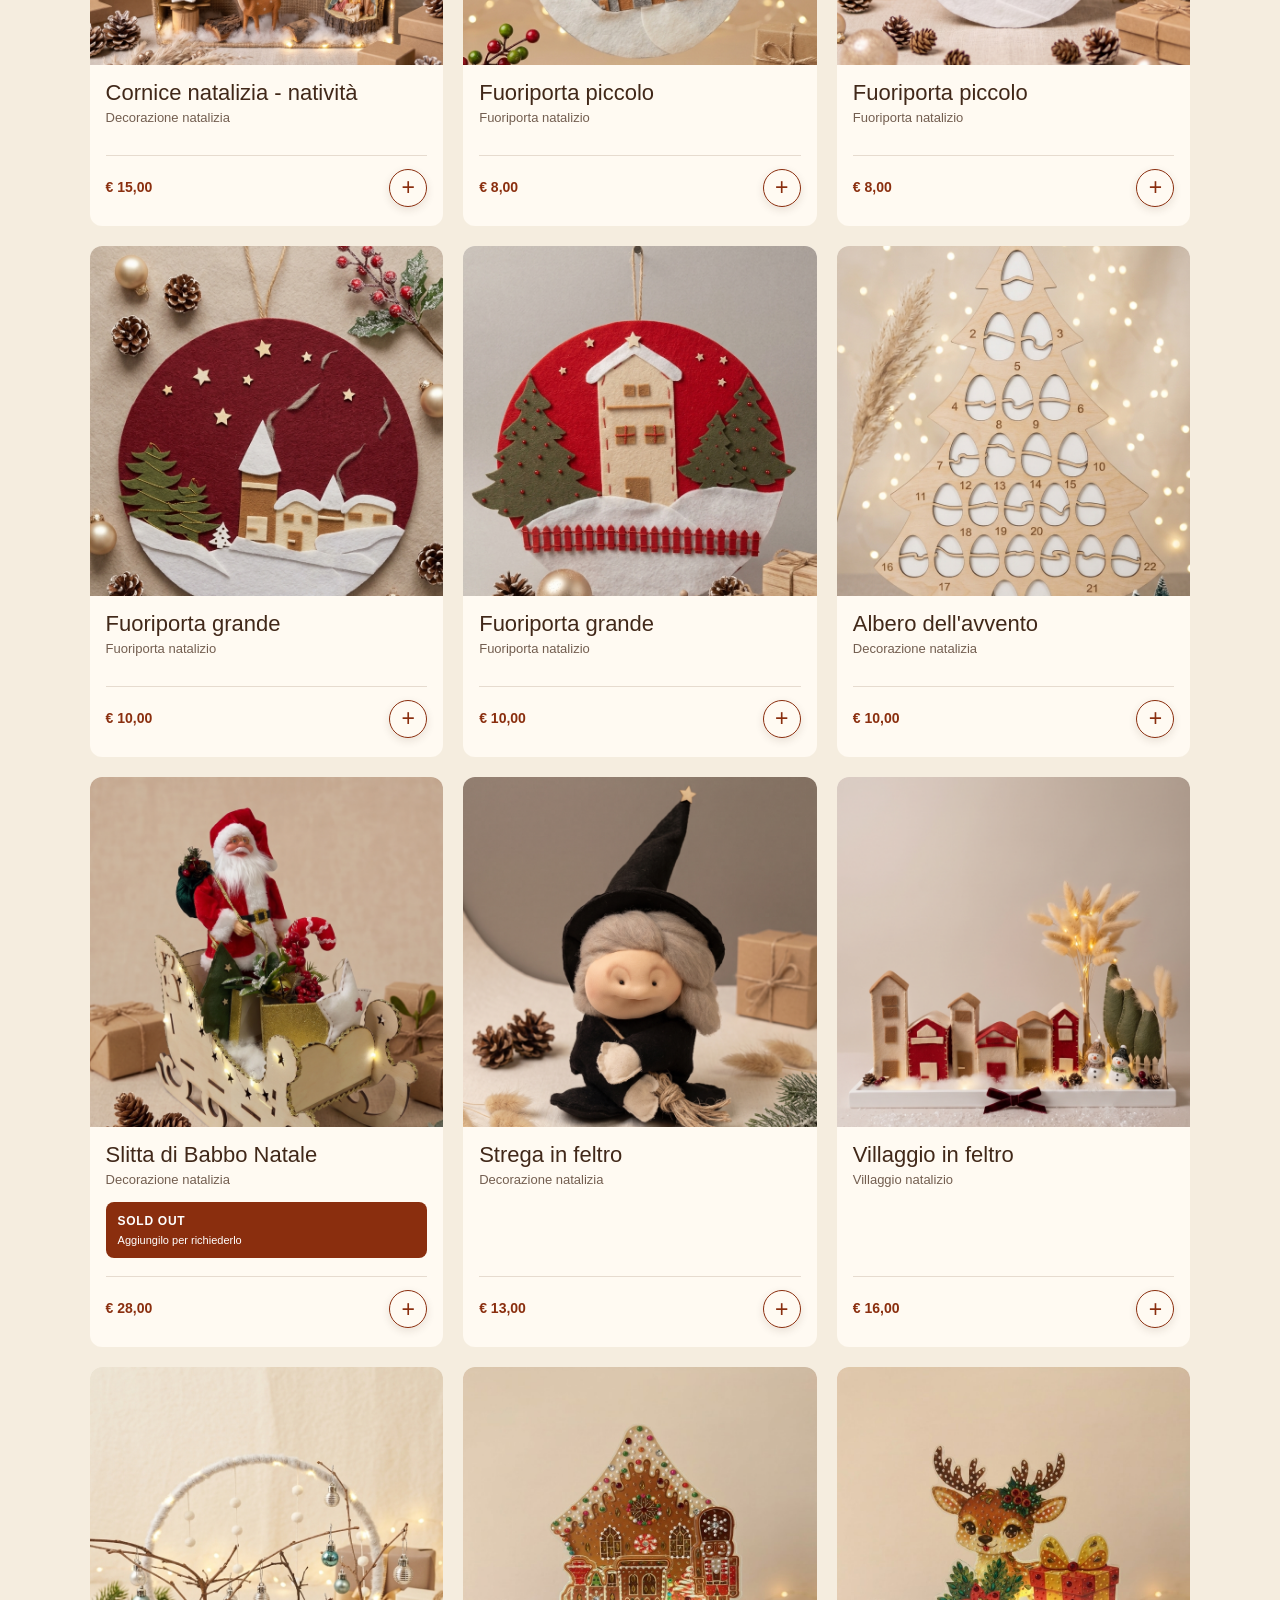
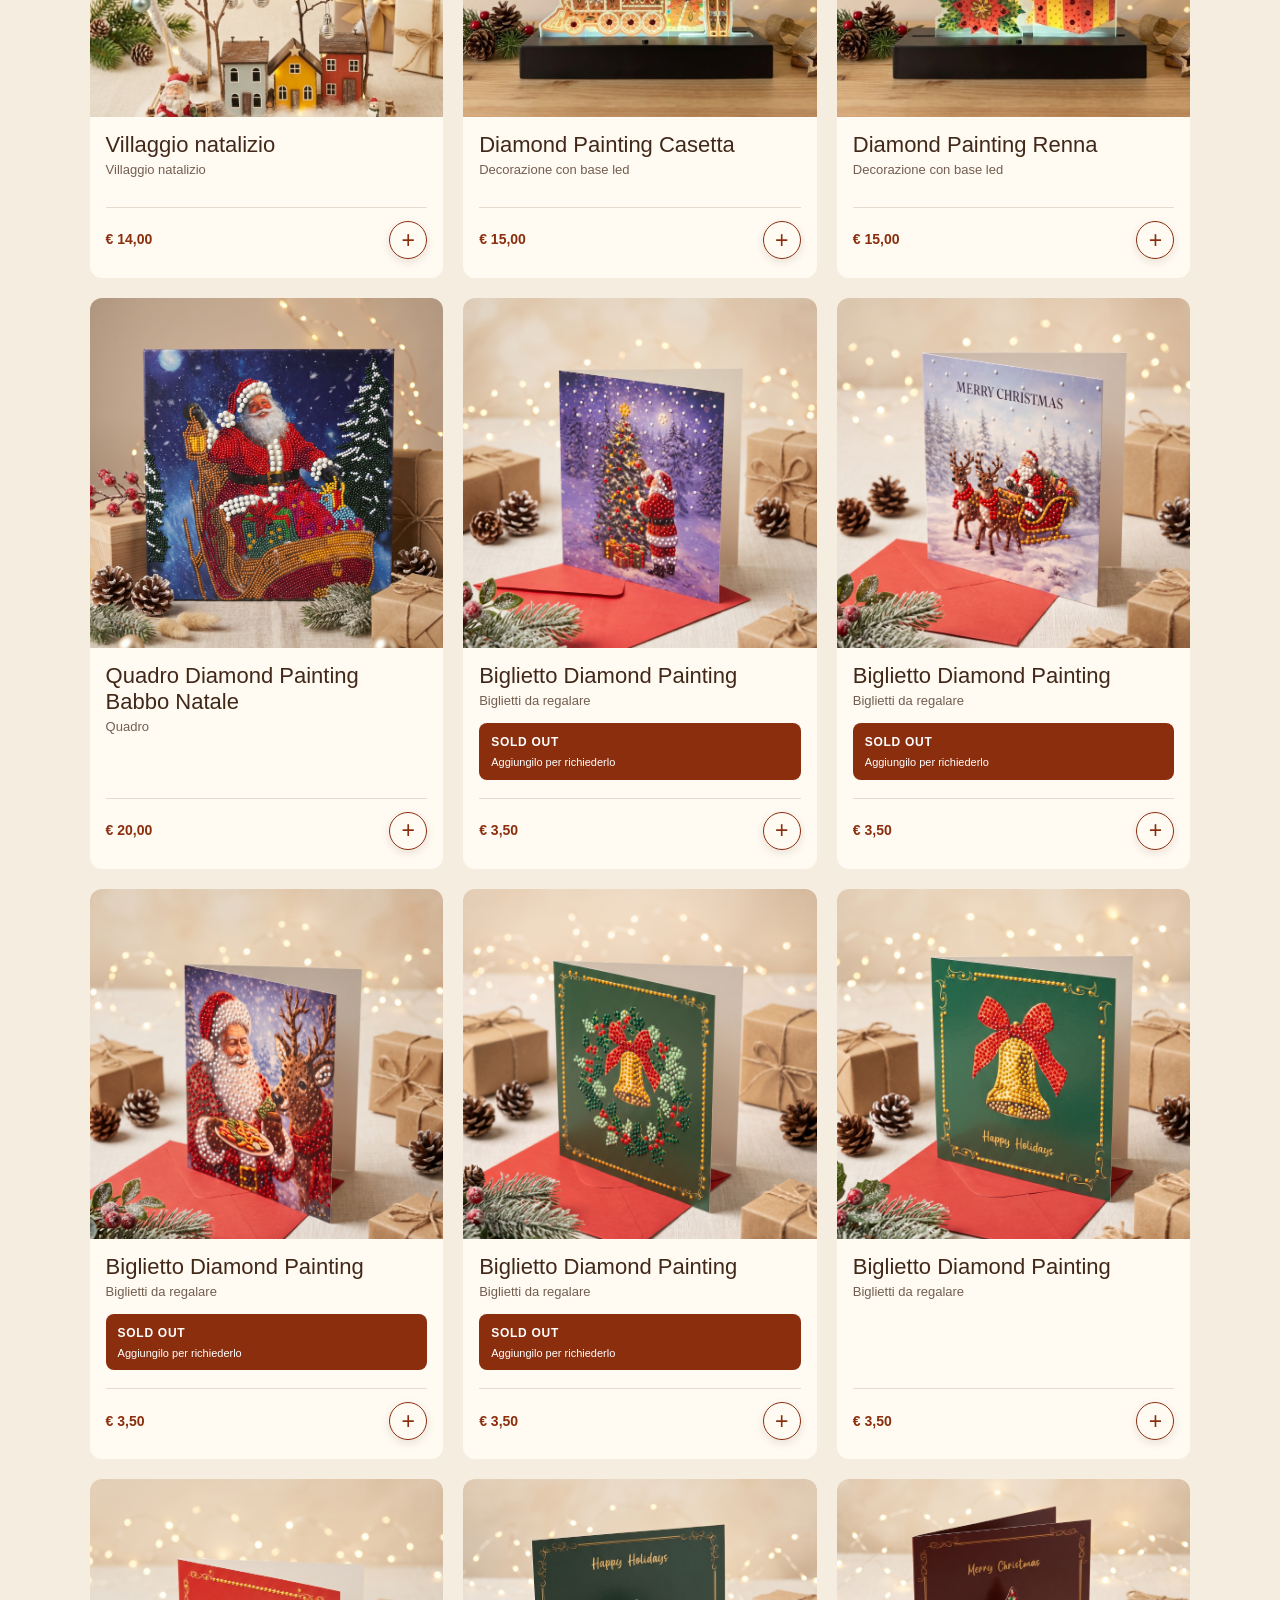
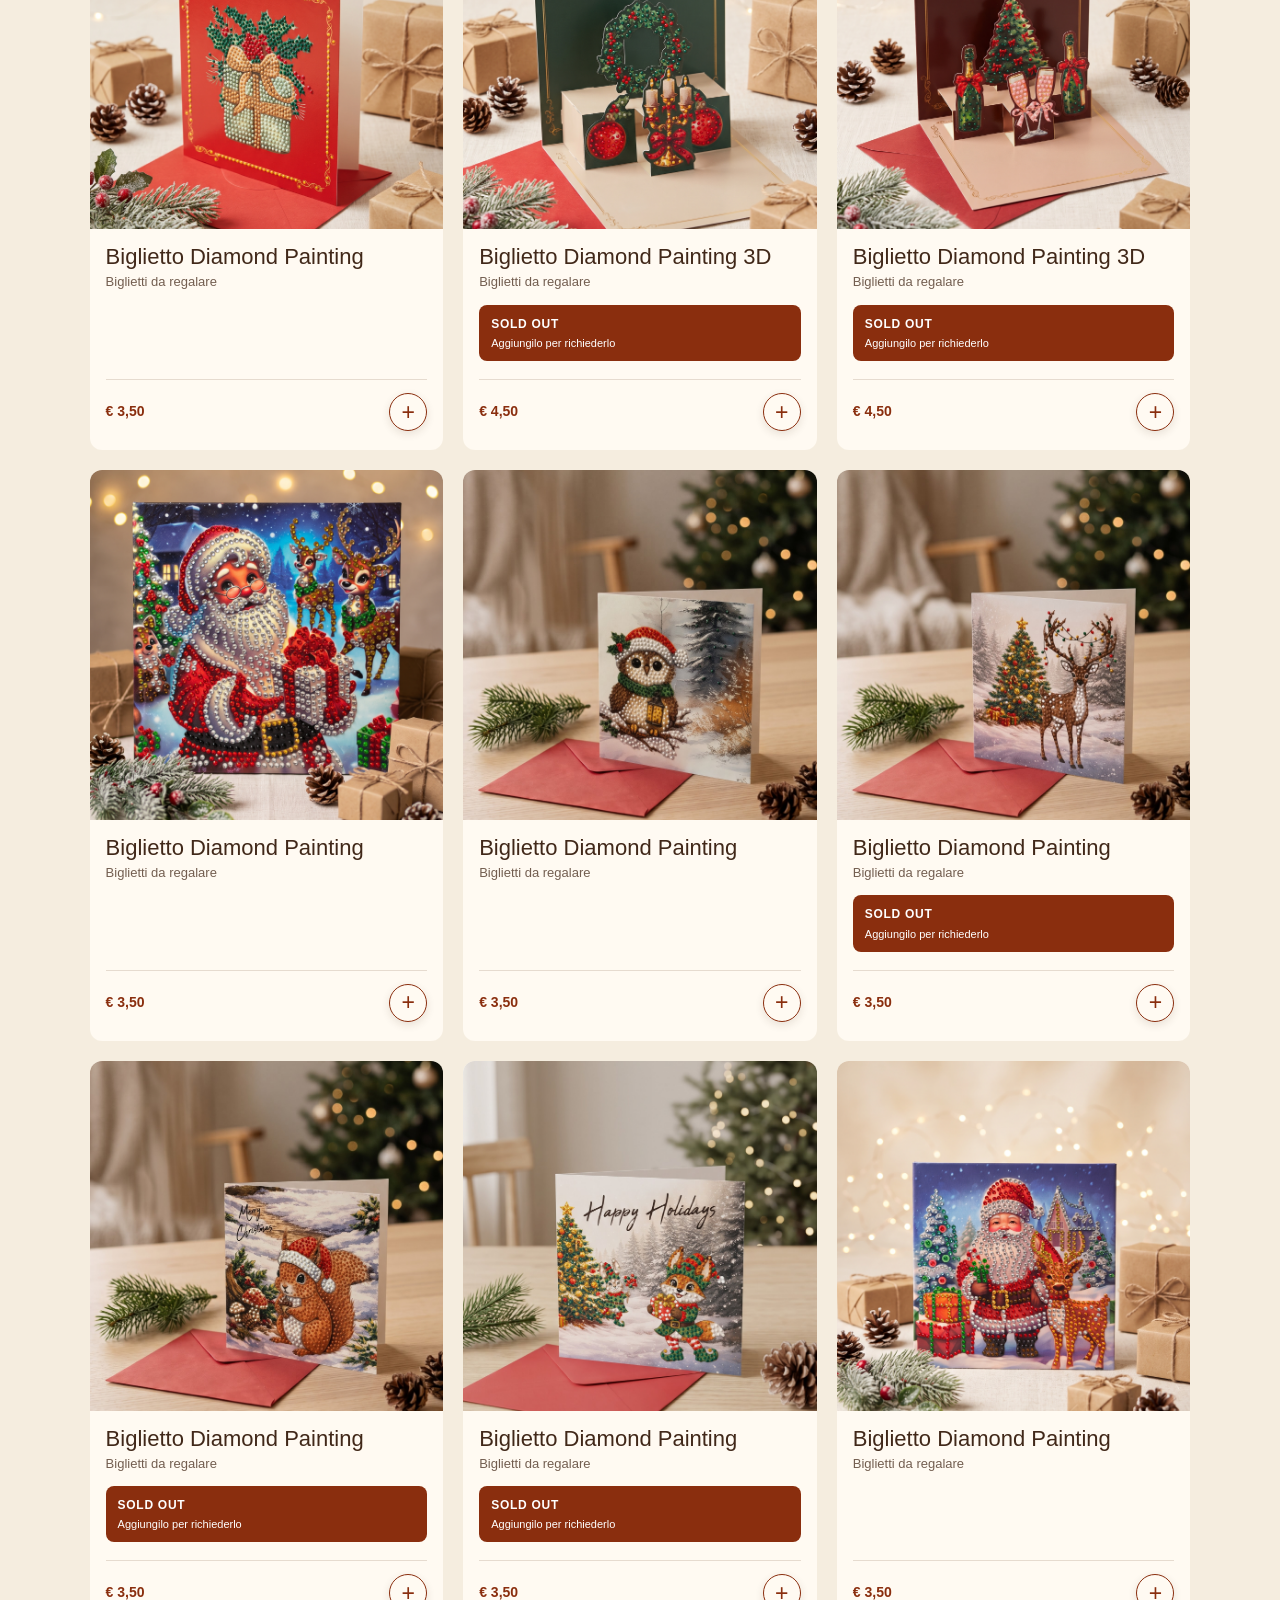
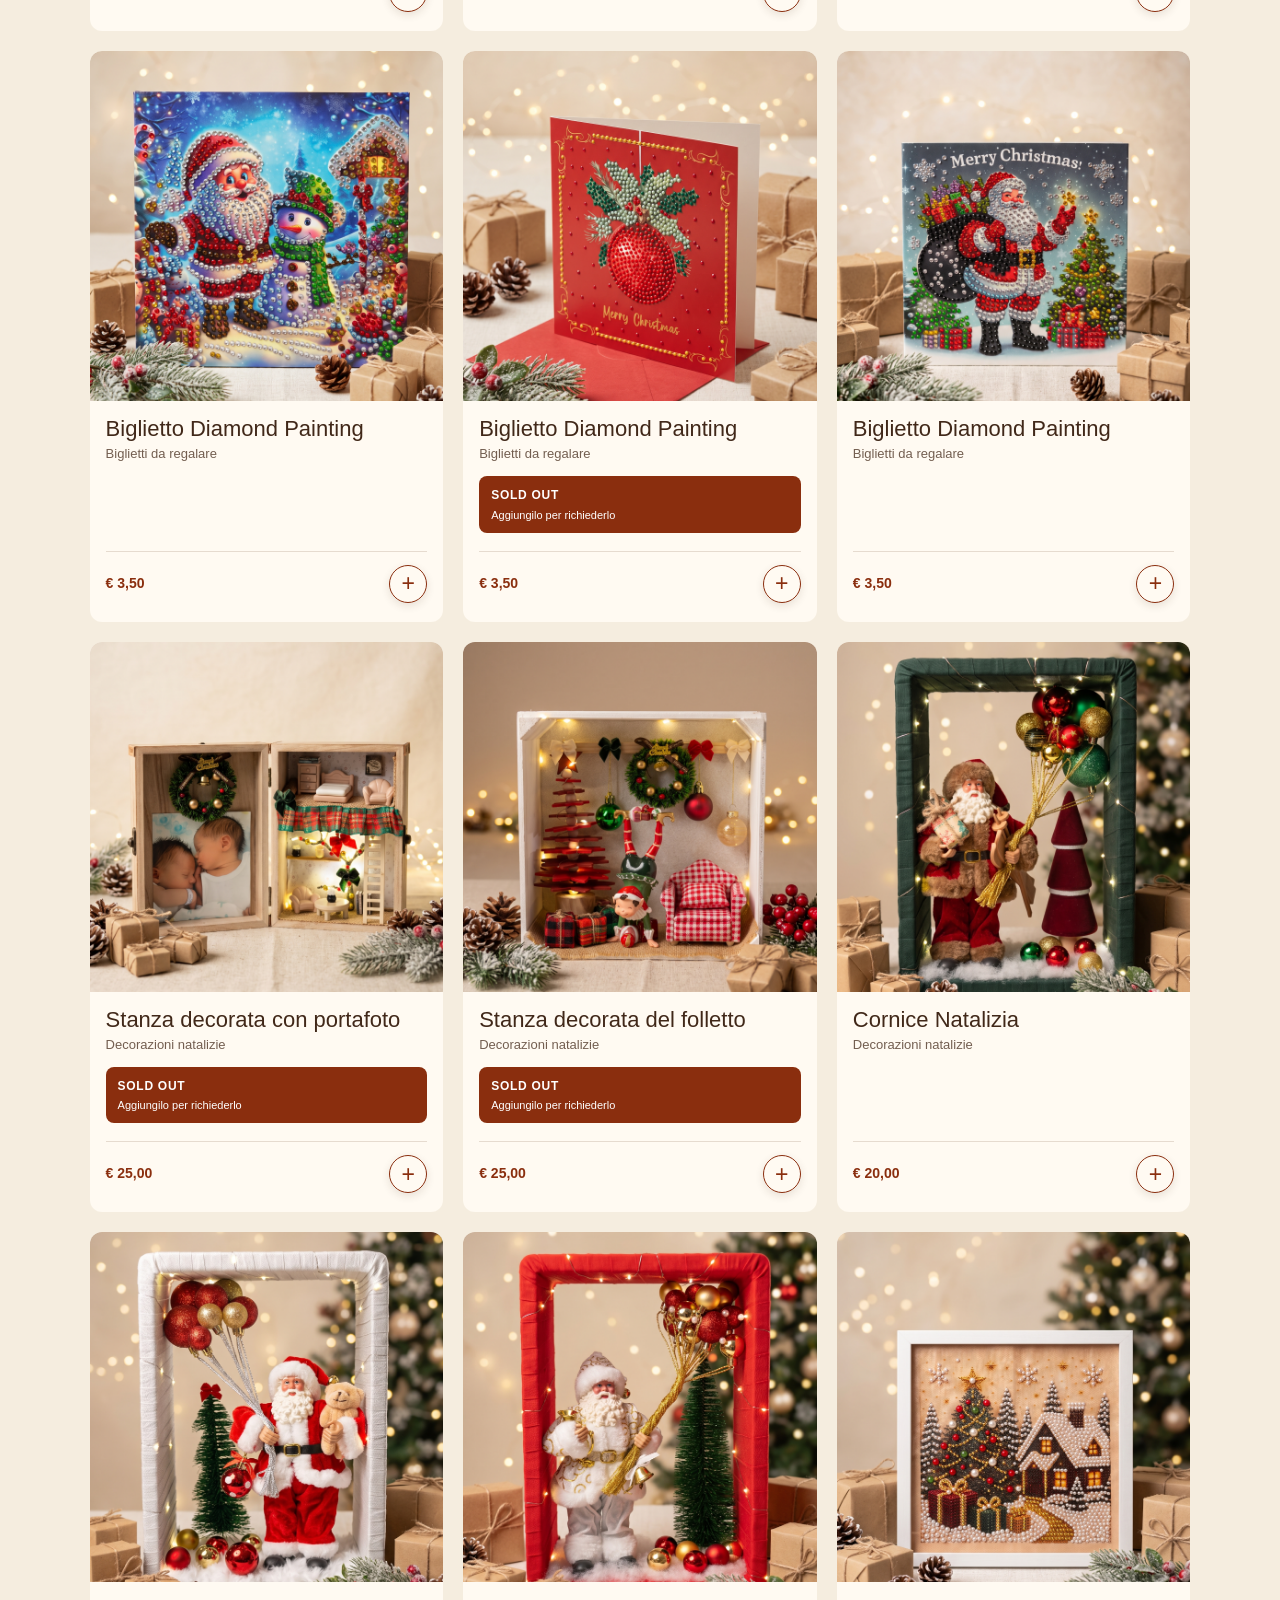
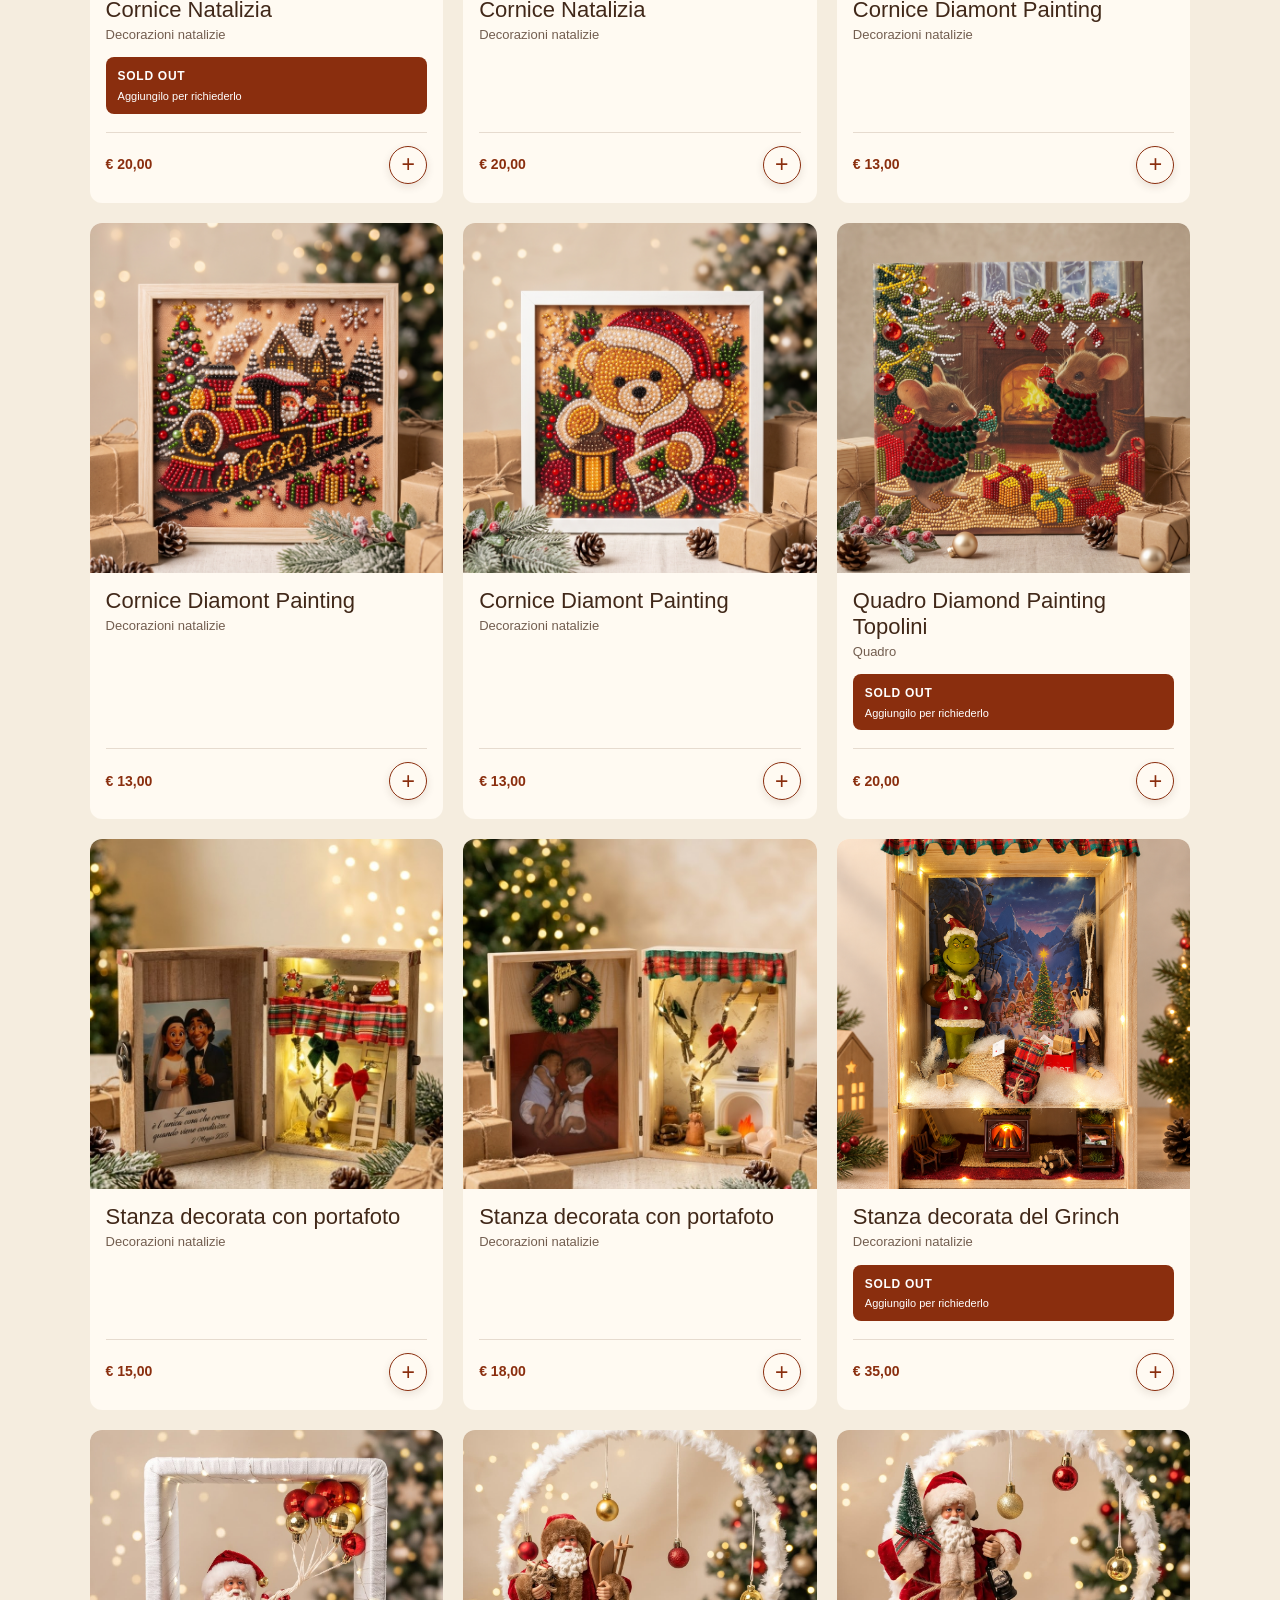
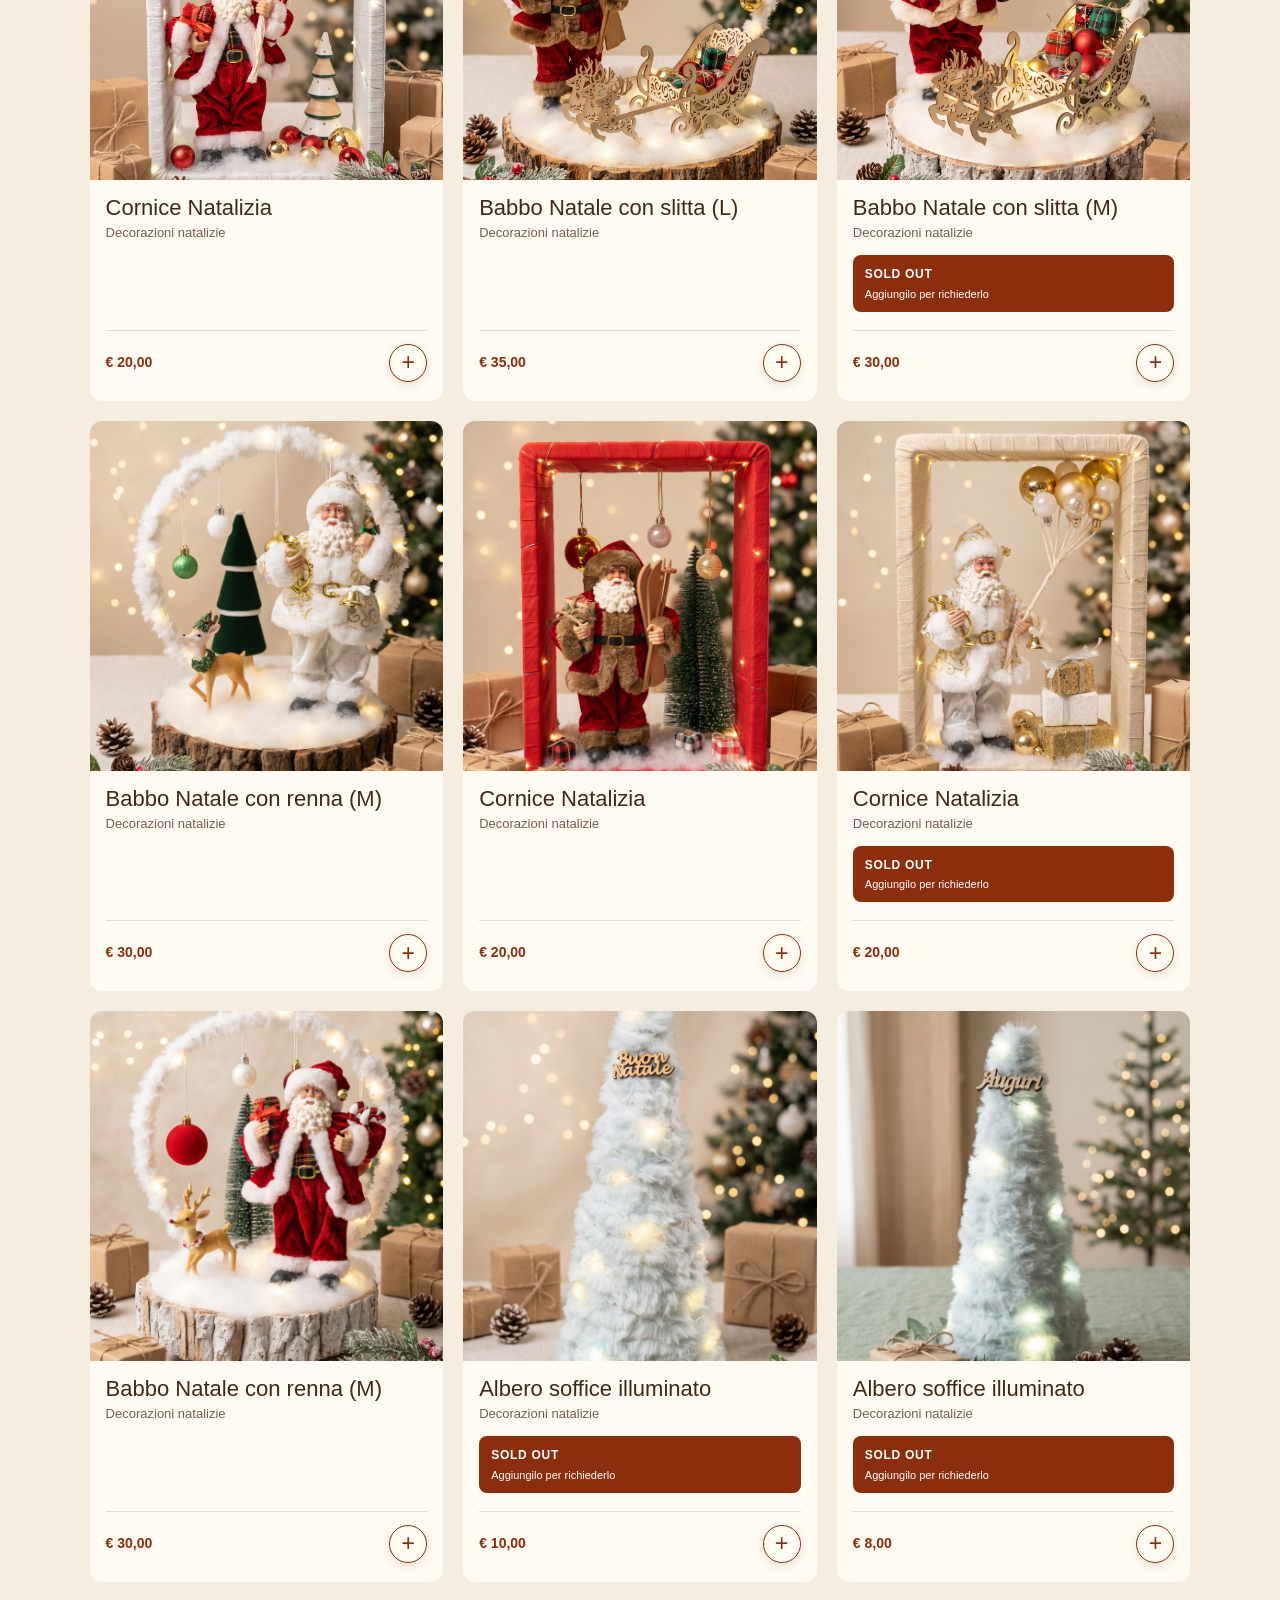
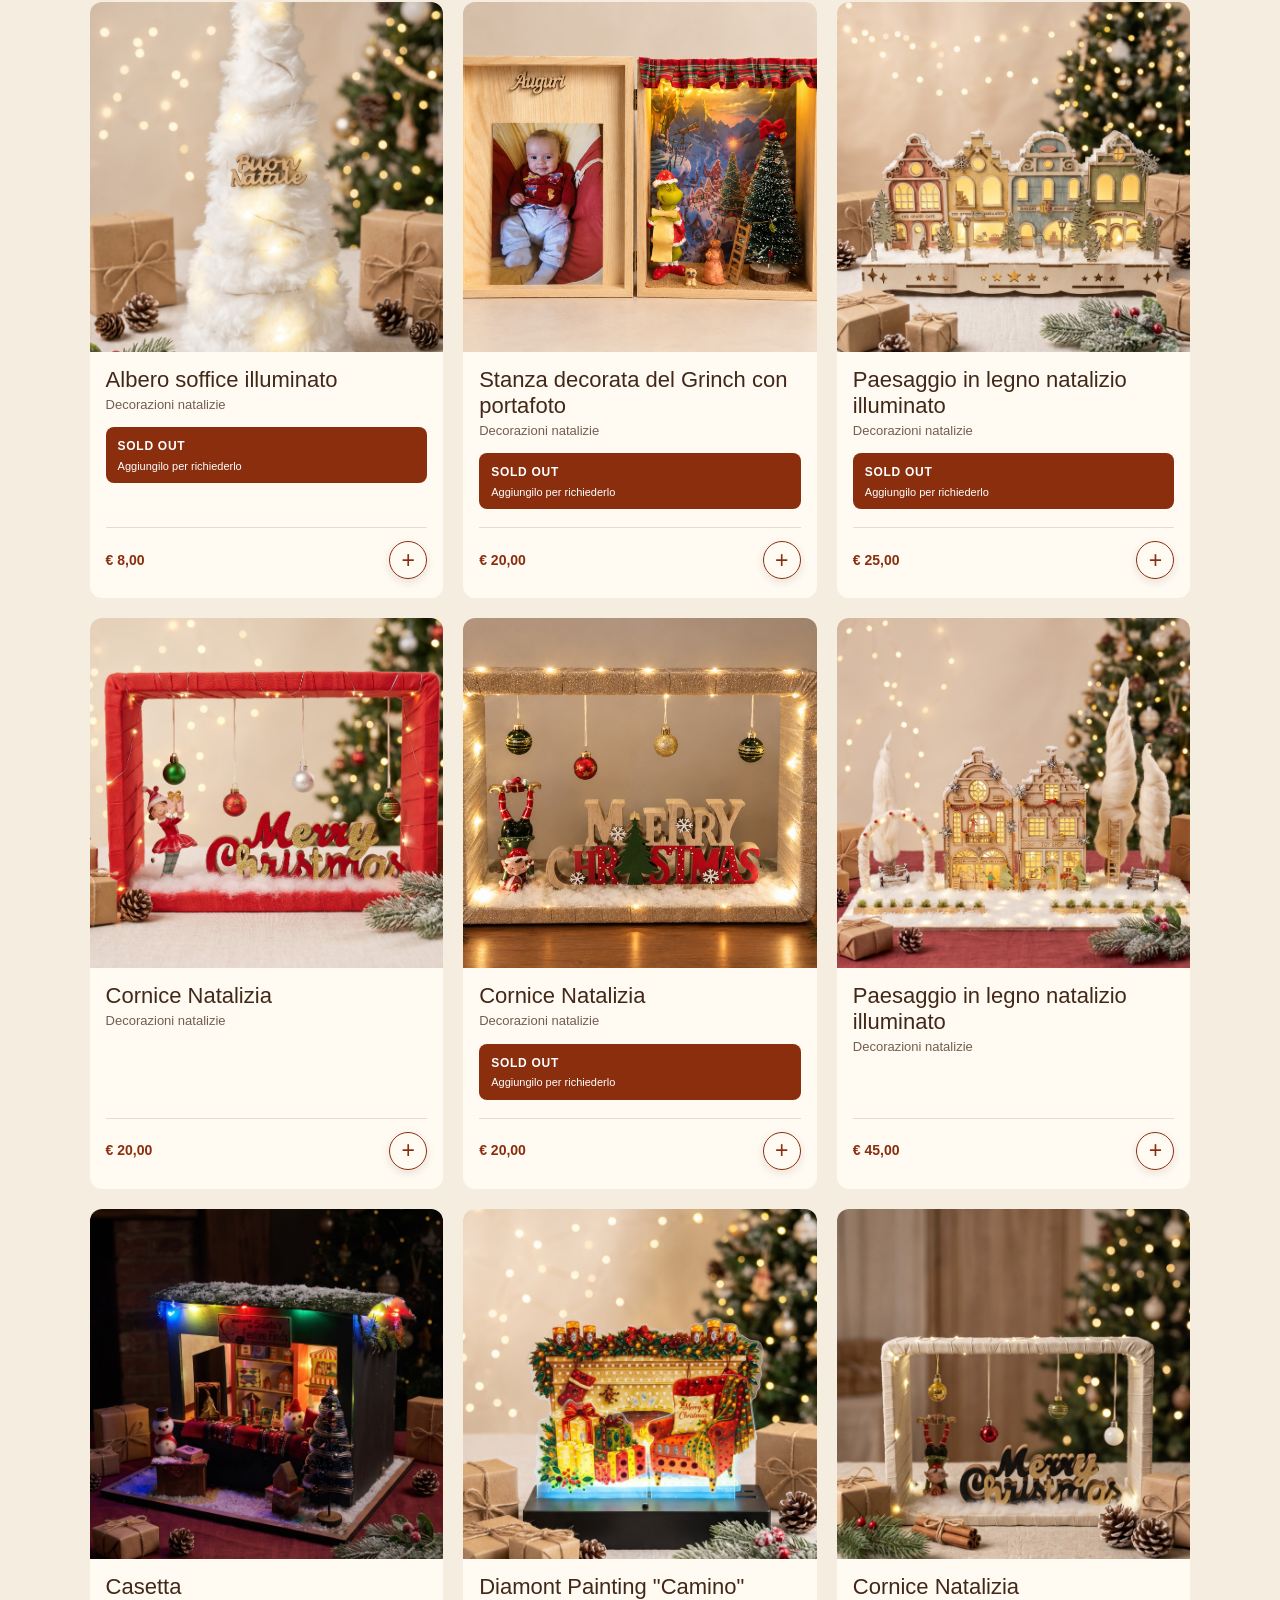
==== commit 1ce578cf: "grandi aggiornamenti" ====
--- a/index.html
+++ b/index.html
@@ -33,11 +33,14 @@
     <main>
       <section class="hero" id="home">
         <div class="hero-copy"><p class="eyebrow">Mercatino natalizio · fatto a mano</p><h1>Tanti lavoretti di Natale<br /><em>fatti con cura</em></h1><p class="intro">Decorazioni e piccoli regali creati a mano per la casa, la tavola e le persone a cui vuoi bene.</p><a class="button" href="#galleria">Guarda le creazioni <span>→</span></a></div>
-        <div class="hero-visual"><div class="sun"></div><img src="assets/mulino.jpg" alt="Decorazioni natalizie artigianali e ambiente caldo" /><p class="image-note">Una tavola, una luce calda, un pizzico di magia.</p></div>
       </section>
 
       <section class="gallery section" id="galleria">
         <div class="section-heading"><div><p class="eyebrow">Il piccolo mercatino</p><h2>Creazioni da scegliere<br />con gli occhi e col cuore</h2></div><p>Una grande collezione natalizia tutta da scoprire.</p></div>
+        <div class="featured-products" id="featured-products" hidden>
+          <div class="section-heading"><div><p class="eyebrow">La nostra selezione</p><h2>In evidenza</h2></div></div>
+          <div class="product-grid" id="featured-product-grid" aria-label="Prodotti in evidenza, scorri orizzontalmente"></div>
+        </div>
         <div class="product-grid" id="product-grid"></div>
       </section>
 
--- a/style.css
+++ b/style.css
@@ -2,6 +2,7 @@
 .product-preview{width:min(900px,calc(100% - 32px));max-height:calc(100% - 32px);padding:0;border:0;background:transparent;color:var(--ink)}.product-preview::backdrop{background:rgba(65,40,25,.58)}.product-preview-content{position:relative;display:grid;grid-template-columns:minmax(0,1.1fr) minmax(260px,.9fr);gap:34px;align-items:center;padding:26px;background:var(--paper);border:1px solid var(--line);box-shadow:0 20px 60px rgba(65,40,25,.25)}.product-preview-content>img{display:block;width:100%;max-height:70vh;object-fit:contain;aspect-ratio:1 / 1;background:var(--cream)}.product-preview-details{padding:12px 20px 12px 0}.product-preview-details h2{font-size:clamp(30px,4vw,52px);margin-bottom:12px}.product-preview-details .eyebrow{margin-bottom:8px}.preview-price{color:var(--ginger);font-weight:600;font-size:18px}.product-preview-actions{display:flex;flex-direction:column;align-items:flex-start;gap:18px;margin-top:30px}.product-preview-actions .button{gap:18px}.preview-email{color:var(--ginger);font-size:13px;font-weight:600;text-decoration:none}.preview-email span{font-size:18px;margin-left:5px}.product-preview-close{position:absolute;top:14px;right:14px;z-index:1;width:34px;height:34px;border:1px solid var(--line);border-radius:50%;background:var(--paper);color:var(--ginger);font-size:23px;line-height:1;cursor:pointer}.product-preview-close:focus-visible,.preview-email:focus-visible,.product-preview-actions .button:focus-visible{outline:3px solid var(--orange);outline-offset:3px}
 @media(max-width:760px){.product-preview-content{grid-template-columns:1fr;gap:20px;padding:18px}.product-preview-content>img{max-height:48vh}.product-preview-details{padding:0 8px 8px}.product-preview-actions{margin-top:22px}}
 :root{--wishlist-total-size:25px}
+.featured-products{margin-bottom:48px;padding:32px;background:rgba(31,74,50,.6);border-radius:var(--surface-radius)}.featured-products[hidden]{display:none}.product-card{border-radius:12px}
 .booking-how{display:inline-block;margin:0 0 14px;color:var(--ginger);font-size:12px;font-weight:600;text-decoration:none}.booking-how span{font-size:17px;margin-left:5px}
 .wish-row{grid-template-columns:54px 1fr auto auto!important}
 .wish-row small{display:block;color:#735e50;font-size:11px}
@@ -18,3 +19,21 @@
 .privacy-page{padding:90px 7vw 110px;max-width:900px;margin:auto}.privacy-content h1{font-family:'Playfair Display',serif;font-size:clamp(42px,6vw,72px);font-weight:500;letter-spacing:-.035em;line-height:1.08;margin:0 0 35px}.privacy-content h2{font-size:27px;margin:42px 0 12px}.privacy-content p,.privacy-content li{max-width:720px}.privacy-content ul{padding-left:22px}.privacy-content a,.privacy{color:var(--ginger)}.privacy-lead{font-size:18px;max-width:680px!important;margin-bottom:58px}.privacy{display:flex;align-items:flex-start;gap:9px}.privacy input{margin-top:5px;flex:0 0 auto}.privacy a{font-weight:600}.privacy-page+footer a,footer a{color:inherit}.privacy-page+footer{margin-top:0}.request-summary{width:min(560px,calc(100% - 32px));max-height:calc(100% - 32px);padding:0;border:0;background:transparent;color:var(--ink)}.request-summary::backdrop{background:rgba(65,40,25,.52)}.request-summary-content{position:relative;max-height:calc(100vh - 32px);overflow:auto;padding:34px;background:var(--paper);border:1px solid var(--line);box-shadow:0 20px 60px rgba(65,40,25,.25)}.request-summary h2{font-size:clamp(30px,5vw,44px);margin-bottom:14px}.request-summary-content>p:not(.eyebrow){margin:0 0 25px;color:#735e50}.request-summary-warning{margin:0 0 18px;color:var(--ginger);font:700 clamp(1.2rem,2vw,1.8rem)/1.35 'DM Sans',sans-serif;letter-spacing:-.02em}.request-summary-close{position:absolute;top:18px;right:18px;width:32px;height:32px;border:1px solid var(--line);border-radius:50%;background:transparent;color:var(--ginger);font-size:22px;line-height:1;cursor:pointer}.request-summary-section{padding-top:20px;border-top:1px solid var(--line);margin-top:20px}.request-summary-section h3{margin:0 0 10px;font-size:13px;text-transform:uppercase;letter-spacing:.08em}.request-summary-section ul{list-style:none;padding:0;margin:0}.request-summary-section li{display:flex;justify-content:space-between;gap:20px;padding:8px 0;border-bottom:1px solid var(--line);font-size:14px}.request-summary-total{display:flex;justify-content:space-between;margin:14px 0 0;font-weight:600}.request-summary-total strong{color:var(--ginger);font-size:19px}.request-summary-section dl{display:grid;grid-template-columns:auto 1fr;gap:7px 18px;margin:0;font-size:14px}.request-summary-section dt{color:#735e50}.request-summary-section dd{margin:0;overflow-wrap:anywhere}.request-summary-action{margin-top:27px}.request-summary-action span{font-size:20px}
 .preview-thumbnails{display:flex;gap:8px;margin-top:12px}.preview-thumbnails[hidden]{display:none}.preview-thumbnail{padding:3px;border:1px solid var(--line);background:var(--paper);cursor:pointer}.preview-thumbnail[aria-pressed="true"]{border:2px solid var(--ginger);padding:2px}.preview-thumbnail img{display:block;width:60px;height:60px;object-fit:cover}.preview-thumbnail:focus-visible{outline:3px solid var(--orange);outline-offset:3px}
 :root{--cream:#f5eddf;--paper:#fffaf2;--tan:#e9c98f;--ginger:#8a2e0e;--orange:#d88712;--ink:#412819;--line:rgba(101,57,28,.16)}*{box-sizing:border-box}html{scroll-behavior:smooth}body{margin:0;background:var(--cream);color:var(--ink);font-family:'DM Sans',sans-serif;font-size:16px;line-height:1.55}.topbar{height:86px;display:flex;align-items:center;justify-content:space-between;padding:9px 5vw;border-bottom:1px solid var(--line);background:rgba(245,237,223,.94);position:sticky;top:0;z-index:10;backdrop-filter:blur(12px)}.brand img{display:block;width:154px;height:68px;object-fit:contain}.topbar nav{display:flex;gap:28px}.topbar a{color:var(--ink);text-decoration:none;font-size:13px;font-weight:600}.wish-link{border:1px solid var(--ginger);padding:9px 15px;border-radius:30px}.wish-link span{margin-left:6px;background:var(--ginger);color:white;padding:1px 6px;border-radius:20px}.menu-toggle{display:none;border:0;background:transparent;font-size:25px;color:var(--ginger)}.hero{min-height:650px;display:grid;grid-template-columns:1fr 1fr;gap:5vw;align-items:center;max-width:1280px;margin:auto;padding:80px 7vw}.eyebrow{margin:0 0 13px;color:var(--ginger);font-size:11px;letter-spacing:.17em;text-transform:uppercase;font-weight:600}.hero h1,h2{font-family:'Playfair Display',serif;font-weight:500;letter-spacing:-.035em;line-height:1.08;margin:0}.hero h1{font-size:clamp(48px,5.8vw,80px)}em{color:var(--ginger)}.intro{max-width:410px;margin:28px 0 33px;font-size:17px}.button{background:var(--ginger);display:inline-flex;align-items:center;gap:27px;color:white!important;text-decoration:none;padding:14px 19px;border:0;border-radius:3px;font:600 13px 'DM Sans',sans-serif;cursor:pointer}.button span{font-size:20px;font-weight:400}.hero-visual{position:relative;padding:42px 0 18px 40px}.hero-visual img{display:block;width:100%;height:470px;object-fit:cover;position:relative;z-index:1;border-radius:170px 170px 5px 5px}.sun{position:absolute;width:380px;height:380px;border-radius:50%;background:var(--tan);top:5px;left:0}.image-note{position:absolute;z-index:2;left:0;bottom:0;background:var(--paper);padding:12px 16px;margin:0;font-family:'Playfair Display',serif;font-style:italic;font-size:14px}.section{padding:105px 7vw;max-width:1280px;margin:auto}.gallery{border-top:1px solid var(--line)}.section-heading{display:flex;align-items:end;justify-content:space-between;gap:30px;margin-bottom:46px}.section-heading h2,.story h2,.contact-band h2,.where h2{font-size:clamp(39px,4vw,58px)}.section-heading>p{max-width:315px;margin:0;color:#735e50;font-size:14px}.product-grid{display:grid;grid-template-columns:repeat(3,1fr);gap:20px}.product-card{background:var(--paper);position:relative;padding-bottom:19px}.product-card img{width:100%;height:350px;display:block;object-fit:cover}.product-info{display:flex;justify-content:space-between;align-items:center;padding:15px 16px 0}.product-info h3{font:500 22px 'Playfair Display',serif;margin:0}.product-info p{font-size:13px;color:#735e50;margin:2px 0 0}.add{border:1px solid var(--ginger);color:var(--ginger);background:transparent;border-radius:50%;width:38px;height:38px;font-size:22px;cursor:pointer}.add:hover{background:var(--ginger);color:white}.story{display:grid;grid-template-columns:1fr 1fr;background:#e7c990;align-items:stretch}.story-image img{width:100%;height:100%;min-height:480px;object-fit:cover;display:block}.story-copy{padding:12% 15%;align-self:center}.story-copy p:not(.eyebrow){max-width:360px;font-size:17px}.wishlist{background:var(--paper);max-width:none;padding-left:max(7vw,calc((100vw - 1140px)/2));padding-right:max(7vw,calc((100vw - 1140px)/2))}.wishlist-layout{display:grid;grid-template-columns:1.05fr .95fr;gap:45px}.wishlist-card,.booking-form{border:1px solid var(--line);padding:26px;background:#fffdf9}.wishlist-items{min-height:212px}.empty{color:#735e50;text-align:center;padding:58px 0}.wish-row{display:grid;grid-template-columns:54px 1fr auto;gap:13px;align-items:center;padding:9px 0;border-bottom:1px solid var(--line)}.wish-row img{width:54px;height:54px;object-fit:cover;border-radius:50%}.wish-row strong{font-family:'Playfair Display',serif;font-weight:500}.wish-row button{border:0;background:transparent;color:var(--ginger);cursor:pointer;font-size:19px}.wishlist-total{display:flex;justify-content:space-between;padding-top:18px;margin-top:9px;font-size:14px}.wishlist-total strong{font-size:19px;color:var(--ginger)}.booking-form h3{font:500 27px 'Playfair Display',serif;margin:0}.booking-form>p{font-size:13px;color:#735e50;margin:3px 0 18px}.booking-form label{display:block;font-size:12px;font-weight:600;margin:12px 0}.booking-form small{font-weight:400}.booking-form input:not([type=checkbox]),textarea{display:block;width:100%;margin-top:5px;border:1px solid #d6c7b3;background:#fffaf2;padding:10px;font:14px 'DM Sans',sans-serif;color:var(--ink);border-radius:2px}.booking-form textarea{resize:vertical}.booking-form .privacy{display:flex;gap:8px;align-items:start;font-size:11px;font-weight:400}.privacy input{margin-top:3px}.button-dark{width:100%;justify-content:space-between}.form-status{min-height:18px!important;color:var(--ginger)!important}.contact-band{text-align:center;background:var(--ginger);color:var(--cream);padding:105px 20px}.contact-band .eyebrow{color:#f2cf8e}.contact-band h2{margin-bottom:28px}.contact-band a{color:white;font:500 clamp(22px,3vw,38px) 'Playfair Display',serif;text-decoration:none;border-bottom:1px solid #d99b65}.contact-band a span{font-family:'DM Sans',sans-serif}.where{display:grid;grid-template-columns:1.1fr .9fr;gap:60px;align-items:center}.where>div>p:not(.eyebrow){font-size:17px;max-width:390px}.placeholder-address{font-size:13px!important;color:#7c6453;padding:12px;border-left:2px solid var(--orange)}.map-card{min-height:300px;background:var(--tan);display:flex;flex-direction:column;justify-content:center;align-items:center;text-align:center;position:relative;overflow:hidden}.map-card:before,.map-card:after{content:'';position:absolute;border:1px solid rgba(138,46,14,.25);width:500px;height:150px;border-radius:50%;transform:rotate(-22deg)}.map-card:after{transform:rotate(30deg)}.map-card>*{z-index:1}.map-card span{font-size:34px;color:var(--ginger)}.map-card p{font:italic 28px 'Playfair Display',serif;margin:7px}footer{padding:42px 7vw;display:flex;align-items:center;justify-content:space-between;gap:25px;border-top:1px solid var(--line);font-size:12px;color:#735e50}footer img{width:125px;height:52px;object-fit:contain}@media(max-width:760px){.topbar{height:73px;padding:5px 5vw}.brand img{width:125px;height:58px}.menu-toggle{display:block}.topbar nav{display:none;position:absolute;left:0;right:0;top:73px;background:var(--cream);padding:20px 5vw;flex-direction:column;gap:16px;border-bottom:1px solid var(--line)}.topbar nav.open{display:flex}.wish-link{font-size:11px!important;padding:7px 9px}.hero{grid-template-columns:1fr;padding:55px 7vw 65px;gap:37px;min-height:auto}.hero-visual{padding-left:25px}.hero-visual img{height:380px}.sun{width:290px;height:290px}.section{padding:70px 7vw}.section-heading{display:block;margin-bottom:30px}.section-heading>p{margin-top:16px}.product-grid{grid-template-columns:1fr 1fr;gap:11px}.product-card img{height:230px}.product-info{padding:11px 11px 0}.product-info h3{font-size:17px}.product-info p{font-size:11px}.add{width:33px;height:33px}.story{grid-template-columns:1fr}.story-image img{min-height:320px}.story-copy{padding:65px 7vw}.wishlist-layout,.where{grid-template-columns:1fr;gap:25px}.contact-band{padding:75px 20px}footer{display:grid;grid-template-columns:1fr 1fr}footer img{grid-row:span 2}.map-card{min-height:250px}}@media(max-width:390px){.product-grid{grid-template-columns:1fr}.product-card img{height:290px}}
+:root{--surface-radius:12px;--control-radius:8px}.product-card,.wishlist-card,.booking-form,.product-preview-content,.request-summary-content,.cookie-banner,.story,.map-card{border-radius:var(--surface-radius)}.story{overflow:hidden}.button,.booking-form input:not([type=checkbox]),.booking-form textarea,.remove-from-wishlist,.preview-thumbnail,.image-note{border-radius:var(--control-radius)}.product-preview-content>img{border-radius:var(--control-radius)}.hero-visual img{border-radius:170px 170px var(--surface-radius) var(--surface-radius)}
+.product-footer.is-selected{justify-content:center}.product-footer.is-selected .price{display:none}.product-footer.is-selected .wishlist-control{flex:1;justify-content:center;gap:10px}.added-label{display:inline-flex;align-items:center;min-height:38px;padding:0 16px;border:1px solid var(--ginger);border-radius:var(--control-radius);color:var(--ginger);font:600 12px 'DM Sans',sans-serif}.remove-from-wishlist{display:inline-flex;align-items:center;justify-content:center;width:40px;height:40px;padding:0;border:1px solid var(--ginger);border-radius:50%;background:transparent;color:var(--ginger);cursor:pointer;transition:background-color .2s ease,color .2s ease,transform .2s ease}.remove-from-wishlist svg{width:18px;height:18px;fill:none;stroke:currentColor;stroke-width:1.7;stroke-linecap:round;stroke-linejoin:round}.remove-from-wishlist:hover{transform:translateY(-2px);background:var(--ginger);color:white}.remove-from-wishlist:focus-visible{outline:3px solid var(--orange);outline-offset:3px}
+#featured-products .product-card:hover{box-shadow:0 0 0 5px rgba(196,72,45,.24),0 14px 28px rgba(138,46,14,.2)}
+.product-soldout-notice{display:grid;gap:3px;margin-top:12px;padding:10px 12px;border-radius:var(--control-radius);background:var(--ginger);color:#fff}.product-soldout-notice strong{font-size:12px;letter-spacing:.06em;text-transform:uppercase}.product-soldout-notice span{font-size:11px;line-height:1.35}.wishlist-soldout{justify-self:start;padding:5px 9px;border-radius:999px;background:var(--ginger);color:#fff;font-size:10px;font-weight:700;letter-spacing:.04em}
+body,body *{font-family:-apple-system,BlinkMacSystemFont,"SF Pro Text","Segoe UI",sans-serif!important}
+.hero{grid-template-columns:1fr}.hero-copy{max-width:760px}
+.wish-row .wishlist-soldout{grid-column:2;justify-self:start}
+.featured-products>.section-heading>div{width:100%;text-align:center}
+@media(max-width:600px){.hero{padding:42px 6vw 52px}.hero h1{font-size:clamp(38px,10vw,46px)}.intro{margin:20px 0 25px;font-size:16px}.section{padding:54px 6vw}.section-heading{margin-bottom:26px}.section-heading h2,.story h2,.contact-band h2,.where h2{font-size:clamp(34px,9vw,40px)}.featured-products{padding:18px;margin-left:-2vw;margin-right:-2vw}.featured-products .section-heading{margin-bottom:20px}.product-grid,#product-grid,.featured-products .product-grid{grid-template-columns:minmax(0,1fr)!important;gap:20px}.product-card{padding-bottom:16px}.product-card img{height:clamp(250px,82vw,360px)}.product-info{padding:17px 17px 0}.product-info h3{font-size:21px;line-height:1.25}.product-info p{font-size:13px;line-height:1.45}.product-info .price{font-size:16px}.product-footer{gap:14px;padding-top:15px}.wishlist-control .add{width:46px;height:46px}.product-footer.is-selected .wishlist-control{gap:12px}.added-label{min-height:42px;padding:0 18px;font-size:13px}.remove-from-wishlist{width:44px;height:44px}.wishlist-card,.booking-form{padding:20px}.wishlist-items{min-height:150px}.wish-row{grid-template-columns:48px minmax(0,1fr) 40px;gap:8px;align-items:center;padding:12px 0}.wish-row img{width:48px;height:48px;grid-column:1;grid-row:1 / span 3}.wish-row>div{grid-column:2;grid-row:1}.wish-row .wish-price{grid-column:2;grid-row:2;justify-self:start}.wish-row .wishlist-soldout{grid-column:2;grid-row:3}.wish-row button{grid-column:3;grid-row:1 / span 3;justify-self:center}.booking-form input:not([type=checkbox]),.booking-form textarea{padding:12px;font-size:16px}.booking-form label{margin:16px 0;font-size:13px}.booking-form .button{min-height:48px}.contact-band{padding:64px 20px}.contact-band a{font-size:clamp(18px,5vw,24px)}footer{grid-template-columns:1fr;justify-items:center;text-align:center;padding:30px 20px;gap:12px}.cookie-banner{left:12px;right:12px;bottom:12px;padding:18px}.product-preview-content{gap:14px;padding:16px}.request-summary-content{padding:28px 20px}}
+@media(max-width:600px){#product-grid{grid-template-columns:repeat(2,minmax(0,1fr))!important;gap:14px!important}#product-grid .product-card img{height:clamp(170px,52vw,220px)}#product-grid .product-info{padding:13px 12px 0}#product-grid .product-info h3{font-size:clamp(16px,4.4vw,19px)}#product-grid .product-info p{font-size:12px}#product-grid .product-footer{gap:7px;padding-top:12px}#product-grid .product-info .price{font-size:14px}#product-grid .wishlist-control .add{width:38px;height:38px}#product-grid .product-footer.is-selected .wishlist-control{gap:6px}#product-grid .added-label{min-height:36px;padding:0 9px;font-size:11px}#product-grid .remove-from-wishlist{width:36px;height:36px}#featured-product-grid{display:flex;gap:14px;overflow-x:auto;overscroll-behavior-x:contain;scroll-snap-type:x mandatory;scrollbar-width:thin;padding:0 2px 12px;-webkit-overflow-scrolling:touch}#featured-products .featured-product-card{flex:0 0 82%;min-width:0;scroll-snap-align:start}#featured-products .featured-product-card img{height:clamp(220px,70vw,300px)}#featured-products .featured-product-card .product-info{min-height:unset!important;padding:16px}.featured-products #featured-product-grid::-webkit-scrollbar{height:5px}.featured-products #featured-product-grid::-webkit-scrollbar-thumb{background:rgba(255,255,255,.55);border-radius:999px}}
+.product-footer.is-selected:not(.has-quantity) .wishlist-control{gap:10px}.product-footer.is-selected:not(.has-quantity) .added-label{flex:0 0 auto}
+.product-footer.is-selected.has-quantity .wishlist-control{flex-direction:column;gap:10px}.quantity-actions{display:flex;justify-content:center;align-items:center;gap:10px}
+.quantity-counter{display:inline-flex;align-items:center;justify-content:center;min-width:40px;height:40px;padding:0 10px;border:1px solid var(--line);border-radius:var(--control-radius);background:var(--paper);color:var(--ink);font-size:14px;font-weight:600}.quantity-increase,.quantity-decrease{flex:0 0 auto;width:40px;height:40px;padding:0;border:1px solid var(--ginger);border-radius:50%;background:transparent;color:var(--ginger);font:500 23px/1 sans-serif;cursor:pointer;transition:background-color .2s ease,color .2s ease,transform .2s ease}.quantity-increase:hover,.quantity-decrease:hover{transform:translateY(-2px);background:var(--ginger);color:#fff}
+@media(max-width:600px){#product-grid .product-footer.is-selected:not(.has-quantity) .wishlist-control{display:flex;grid-template-columns:none;justify-content:center;gap:10px}#product-grid .product-footer.is-selected:not(.has-quantity) .added-label{grid-column:auto}#product-grid .product-footer.is-selected.has-quantity .wishlist-control{display:flex;flex-direction:column;justify-content:center;gap:8px;width:100%}#product-grid .product-footer.is-selected.has-quantity .added-label{justify-content:center}#product-grid .product-footer.is-selected.has-quantity .quantity-actions{justify-content:center;gap:8px}#product-grid .product-footer.is-selected.has-quantity .quantity-increase,#product-grid .product-footer.is-selected.has-quantity .quantity-decrease{width:36px;height:36px}#product-grid .product-footer.is-selected.has-quantity .quantity-counter{min-width:36px;height:36px;padding:0 8px}#product-grid .product-footer.is-selected.has-quantity .remove-from-wishlist{width:36px;height:36px}.wish-row{grid-template-columns:48px minmax(0,1fr) 36px!important;gap:8px!important;padding:12px 0}.wish-row img{width:48px;height:48px;grid-column:1;grid-row:1 / span 2}.wish-row .wish-product-info{grid-column:2;grid-row:1}.wish-row .wish-item-footer{grid-column:2;grid-row:2;flex-wrap:wrap;gap:6px 12px}.wish-row>button{grid-column:3;grid-row:1 / span 2;justify-self:center}}
+.quantity-increase{display:inline-flex;align-items:center;justify-content:center;width:40px;height:40px;padding:0;border:1px solid var(--ginger);border-radius:50%;background:transparent;color:var(--ginger);font:500 23px/1 sans-serif;cursor:pointer;transition:background-color .2s ease,color .2s ease,transform .2s ease}.quantity-increase:hover{transform:translateY(-2px);background:var(--ginger);color:#fff}.quantity-increase:focus-visible,.wish-quantity button:focus-visible{outline:3px solid var(--orange);outline-offset:3px}.added-label{white-space:nowrap}.wish-row{grid-template-columns:54px minmax(0,1fr) auto 40px!important;align-items:center}.wish-product-info{display:grid;gap:2px;min-width:0}.wish-product-info small{color:#735e50;font-size:11px}.wish-item-footer{display:flex;align-items:center;gap:12px}.wish-quantity{display:flex;align-items:center;gap:8px}.wish-quantity button{display:inline-flex;align-items:center;justify-content:center;width:32px;height:32px;padding:0;border:1px solid var(--ginger);border-radius:50%;background:transparent;color:var(--ginger);font-size:18px;cursor:pointer}.wish-quantity>span{min-width:18px;text-align:center;font-size:14px;font-weight:600}.wish-row>button{width:32px;height:32px;border:1px solid var(--line);border-radius:50%;background:transparent;font-size:20px}
+@media(max-width:600px){#product-grid .product-footer.is-selected .wishlist-control{display:grid;grid-template-columns:1fr 38px 38px;justify-content:initial;gap:8px;width:100%}#product-grid .product-footer.is-selected .added-label{grid-column:1/-1;justify-content:center}#product-grid .product-footer.is-selected .quantity-increase{grid-column:2;width:36px;height:36px}#product-grid .product-footer.is-selected .remove-from-wishlist{grid-column:3;width:36px;height:36px}.wish-row{grid-template-columns:48px minmax(0,1fr) 36px!important;gap:8px!important;padding:12px 0}.wish-row img{width:48px;height:48px;grid-column:1;grid-row:1 / span 2}.wish-product-info{grid-column:2;grid-row:1}.wish-item-footer{grid-column:2;grid-row:2;flex-wrap:wrap;gap:6px 12px}.wish-row>button{grid-column:3;grid-row:1 / span 2;justify-self:center}}
+#product-grid .product-footer.is-selected.has-quantity .quantity-actions{display:flex;justify-content:center;align-items:center;gap:10px}
+@media(max-width:600px){#product-grid .product-footer.is-selected.has-quantity .quantity-actions{display:flex;grid-column:auto;justify-content:center;gap:8px;width:100%}#product-grid .product-footer.is-selected.has-quantity .quantity-increase,#product-grid .product-footer.is-selected.has-quantity .quantity-decrease{grid-column:auto;width:36px;height:36px}}
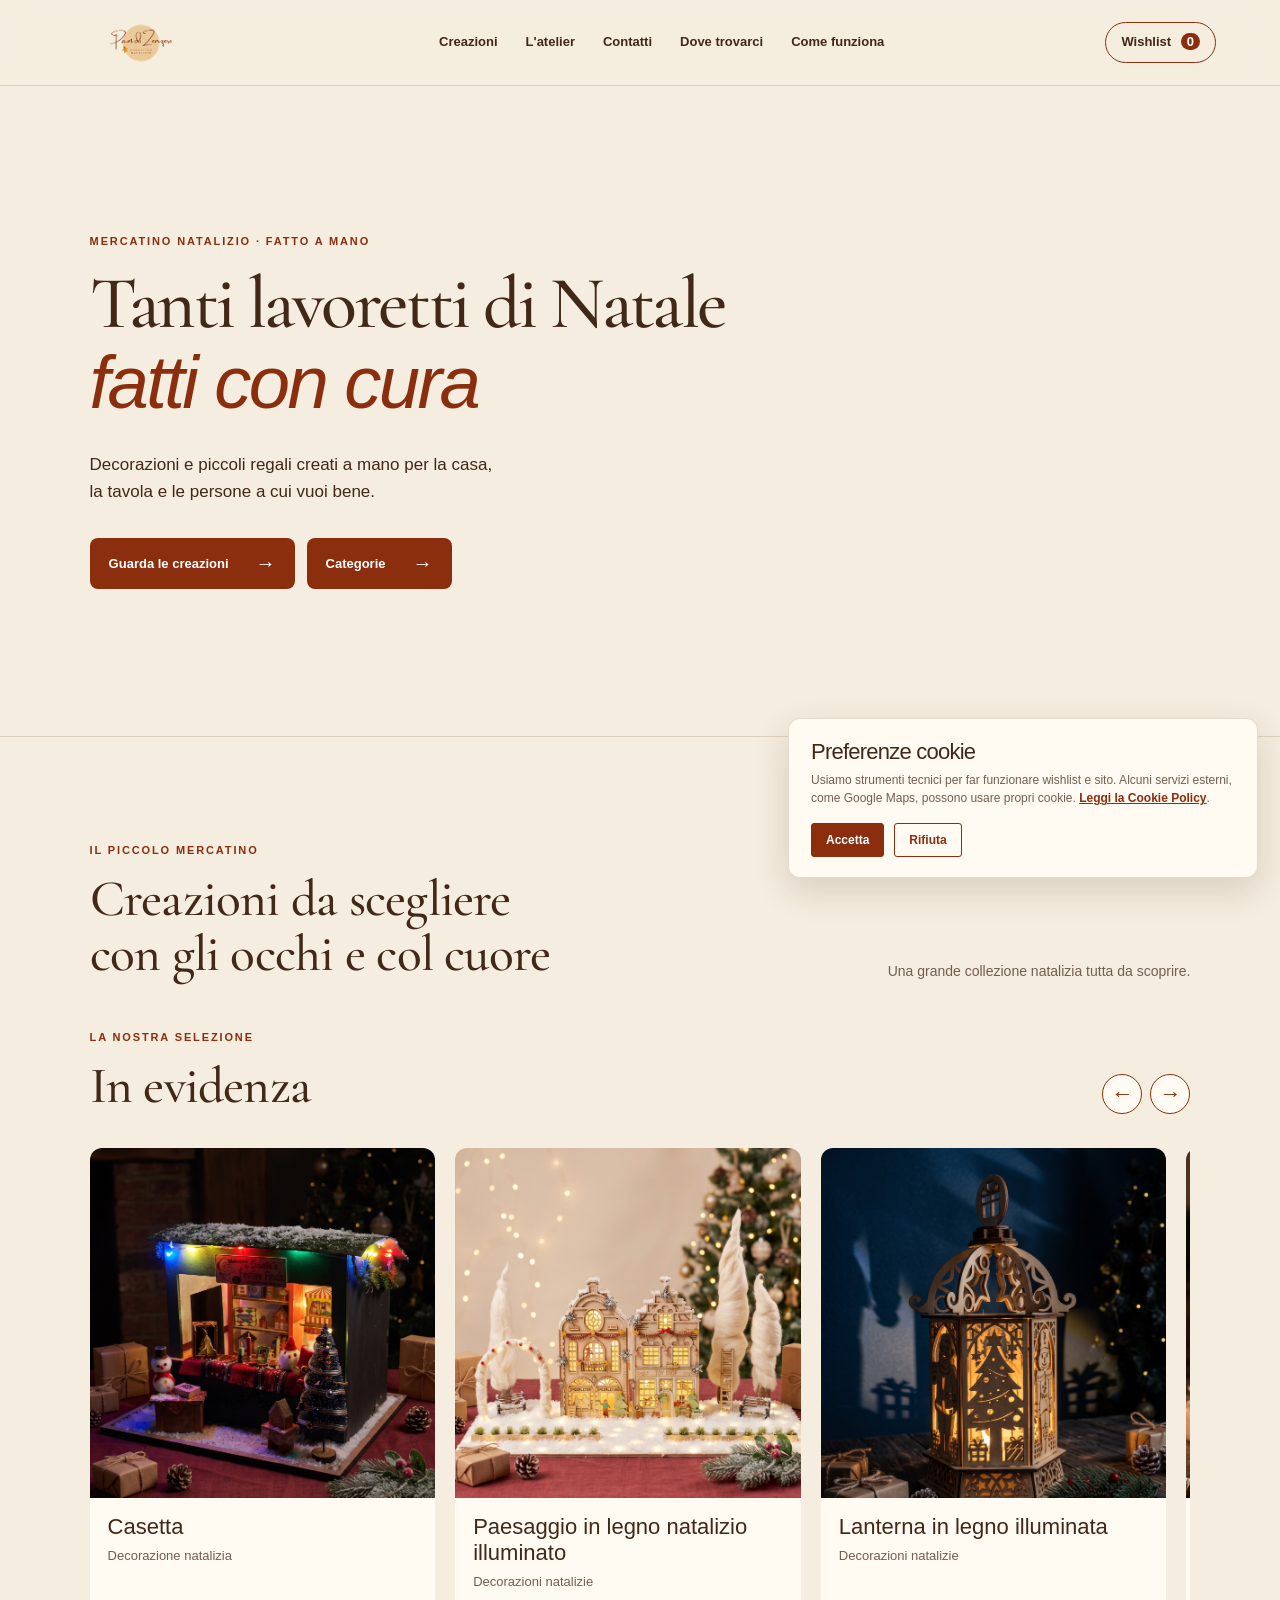
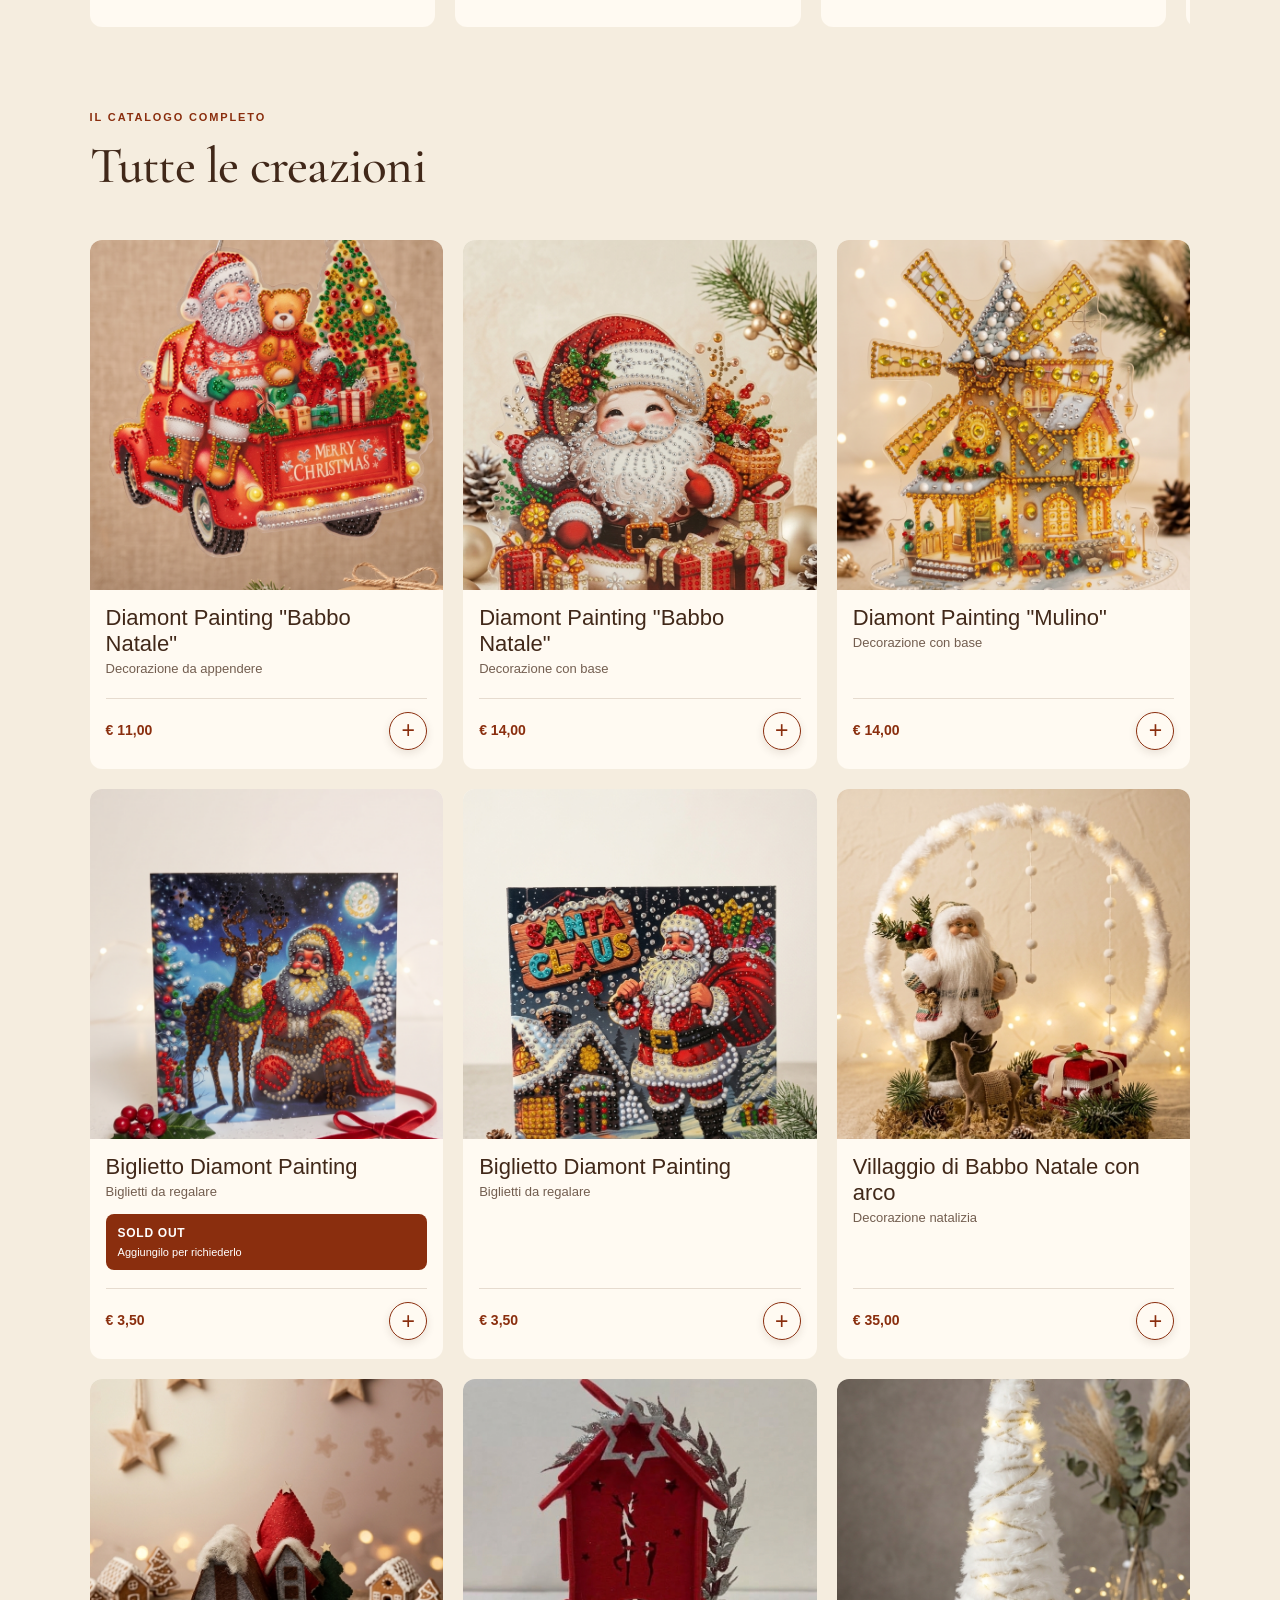
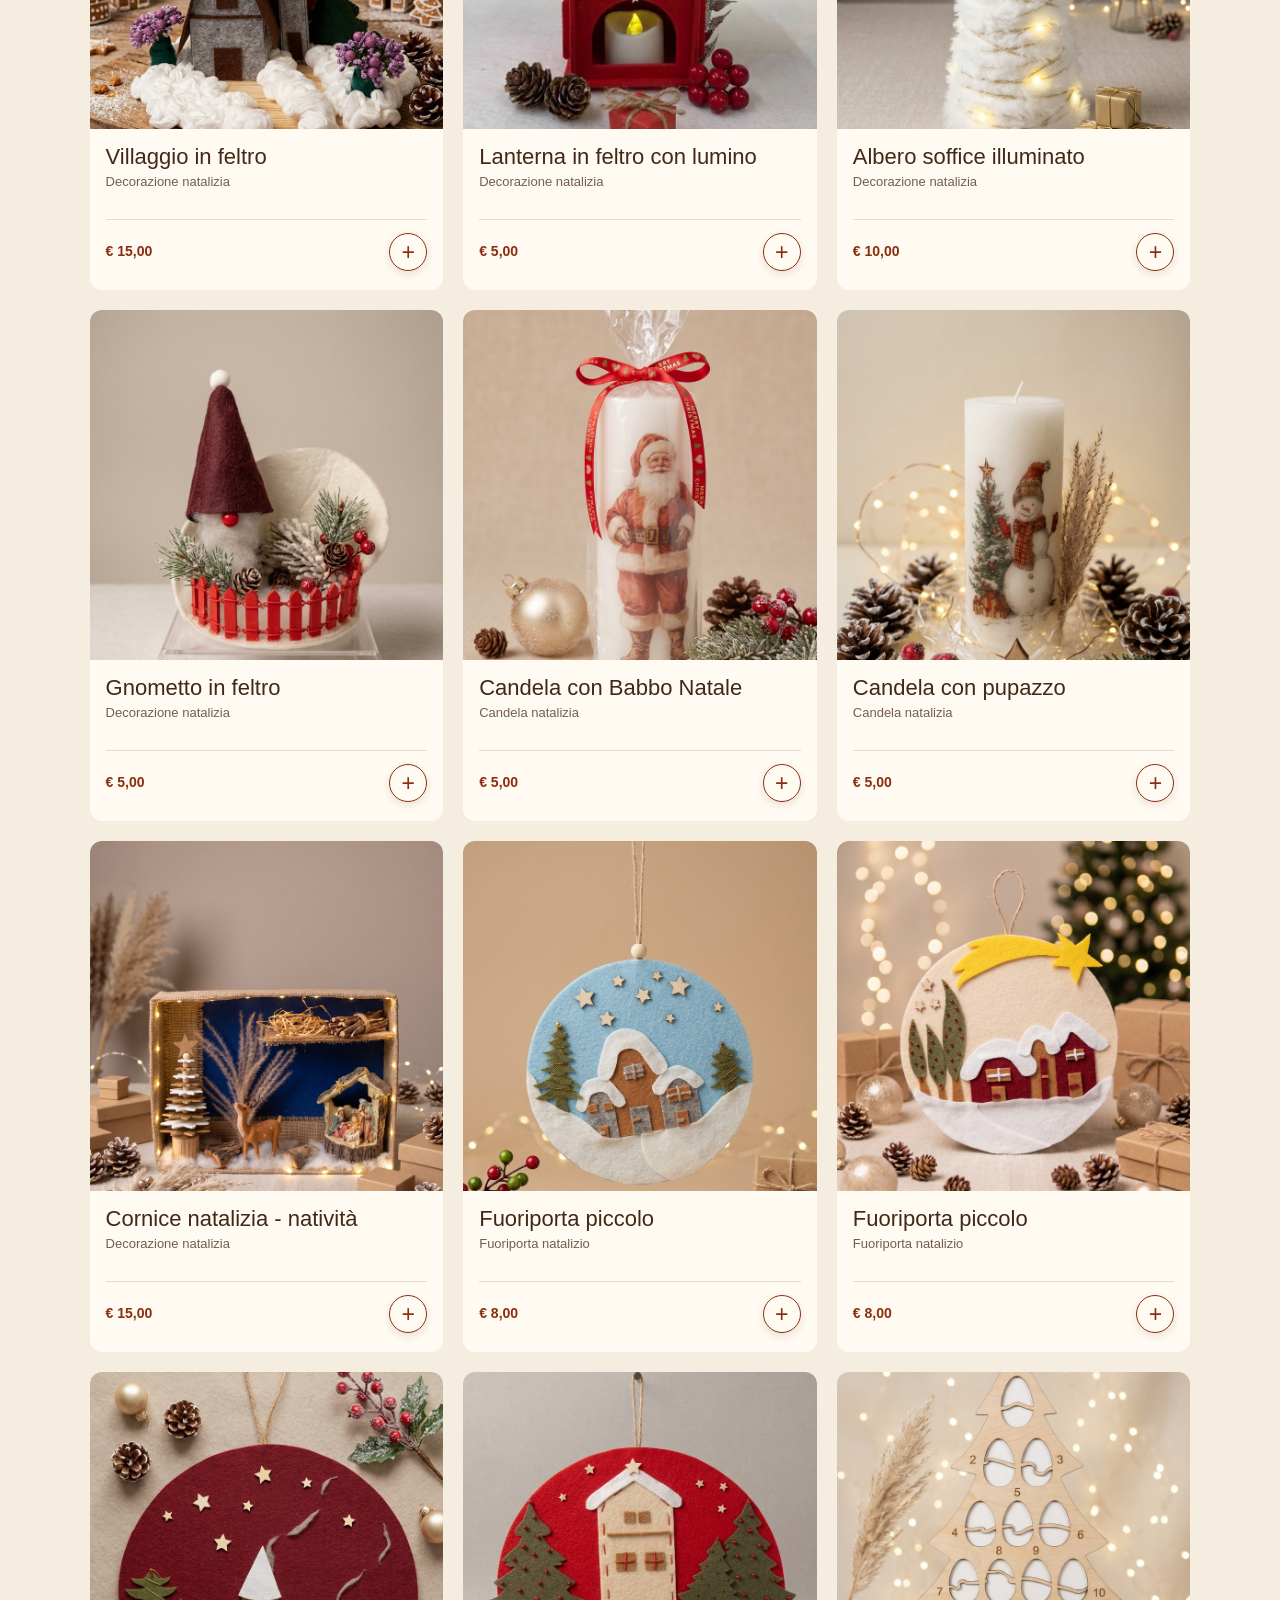
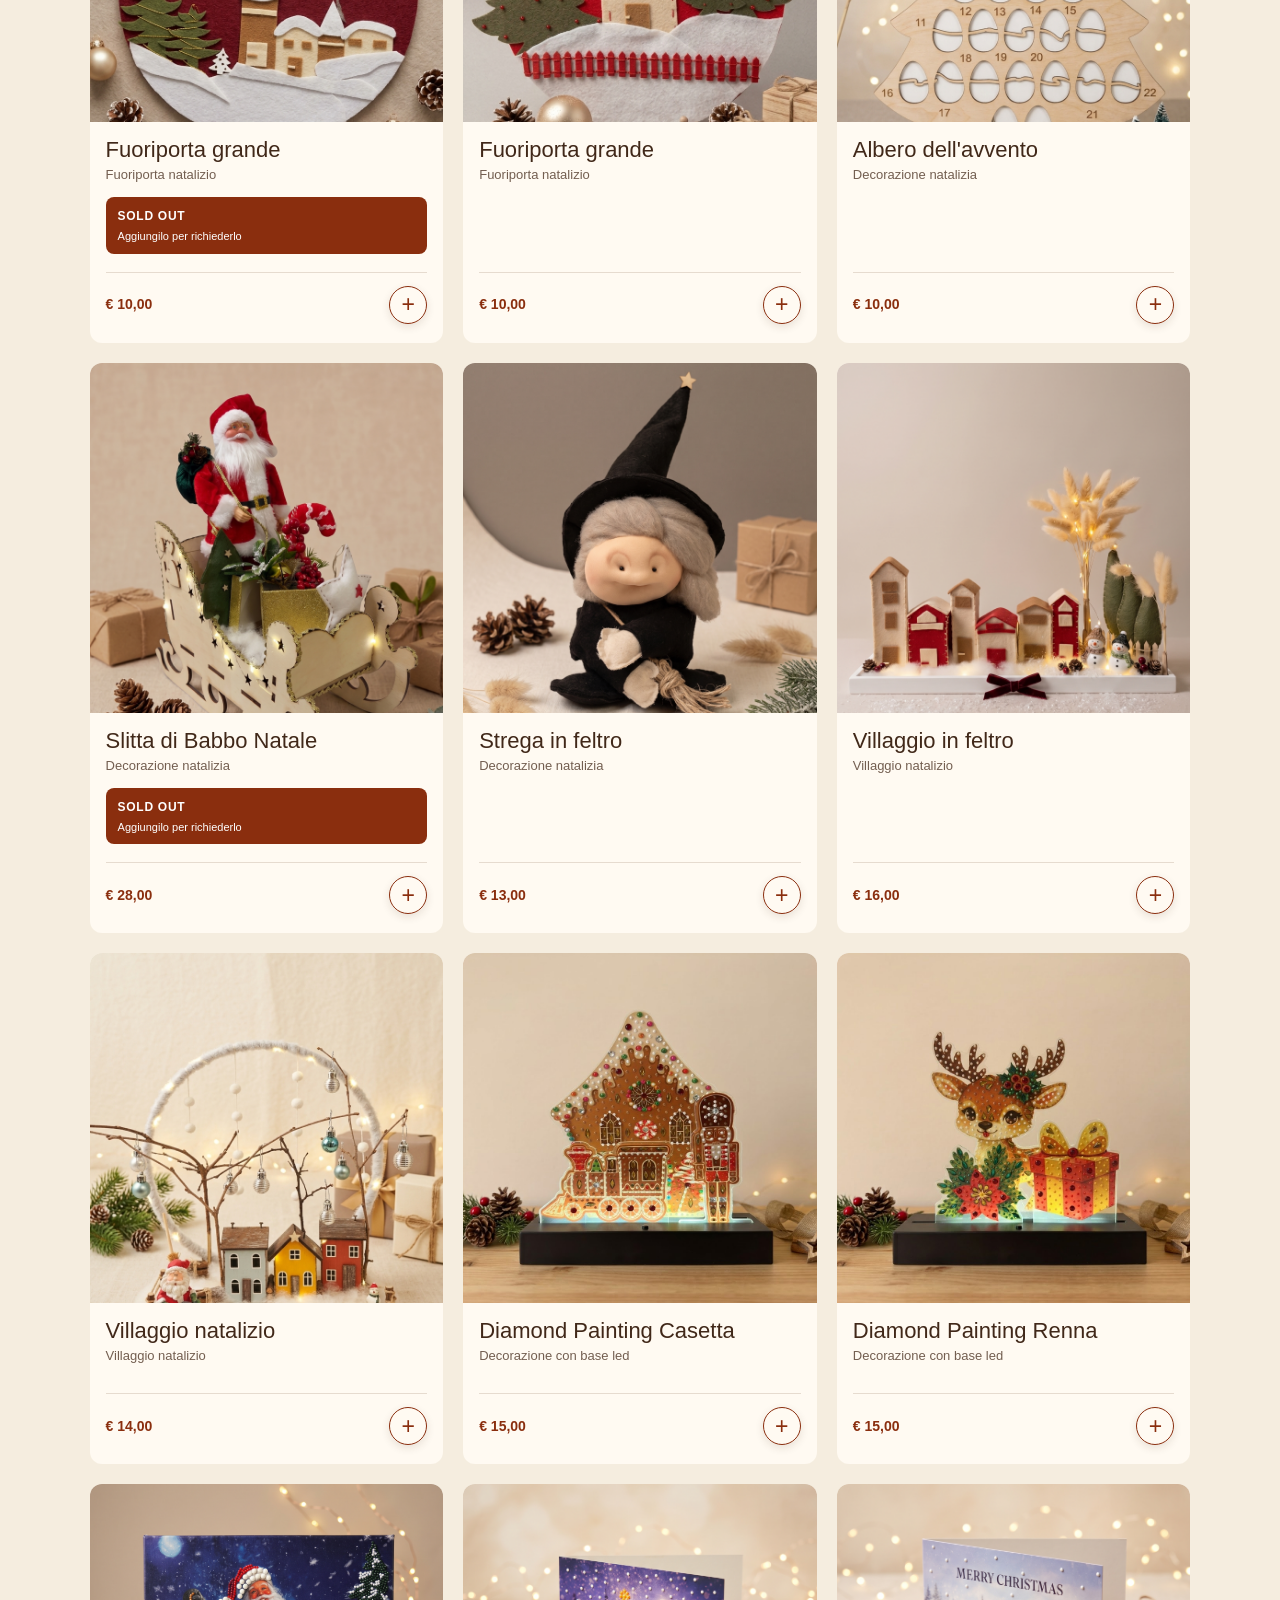
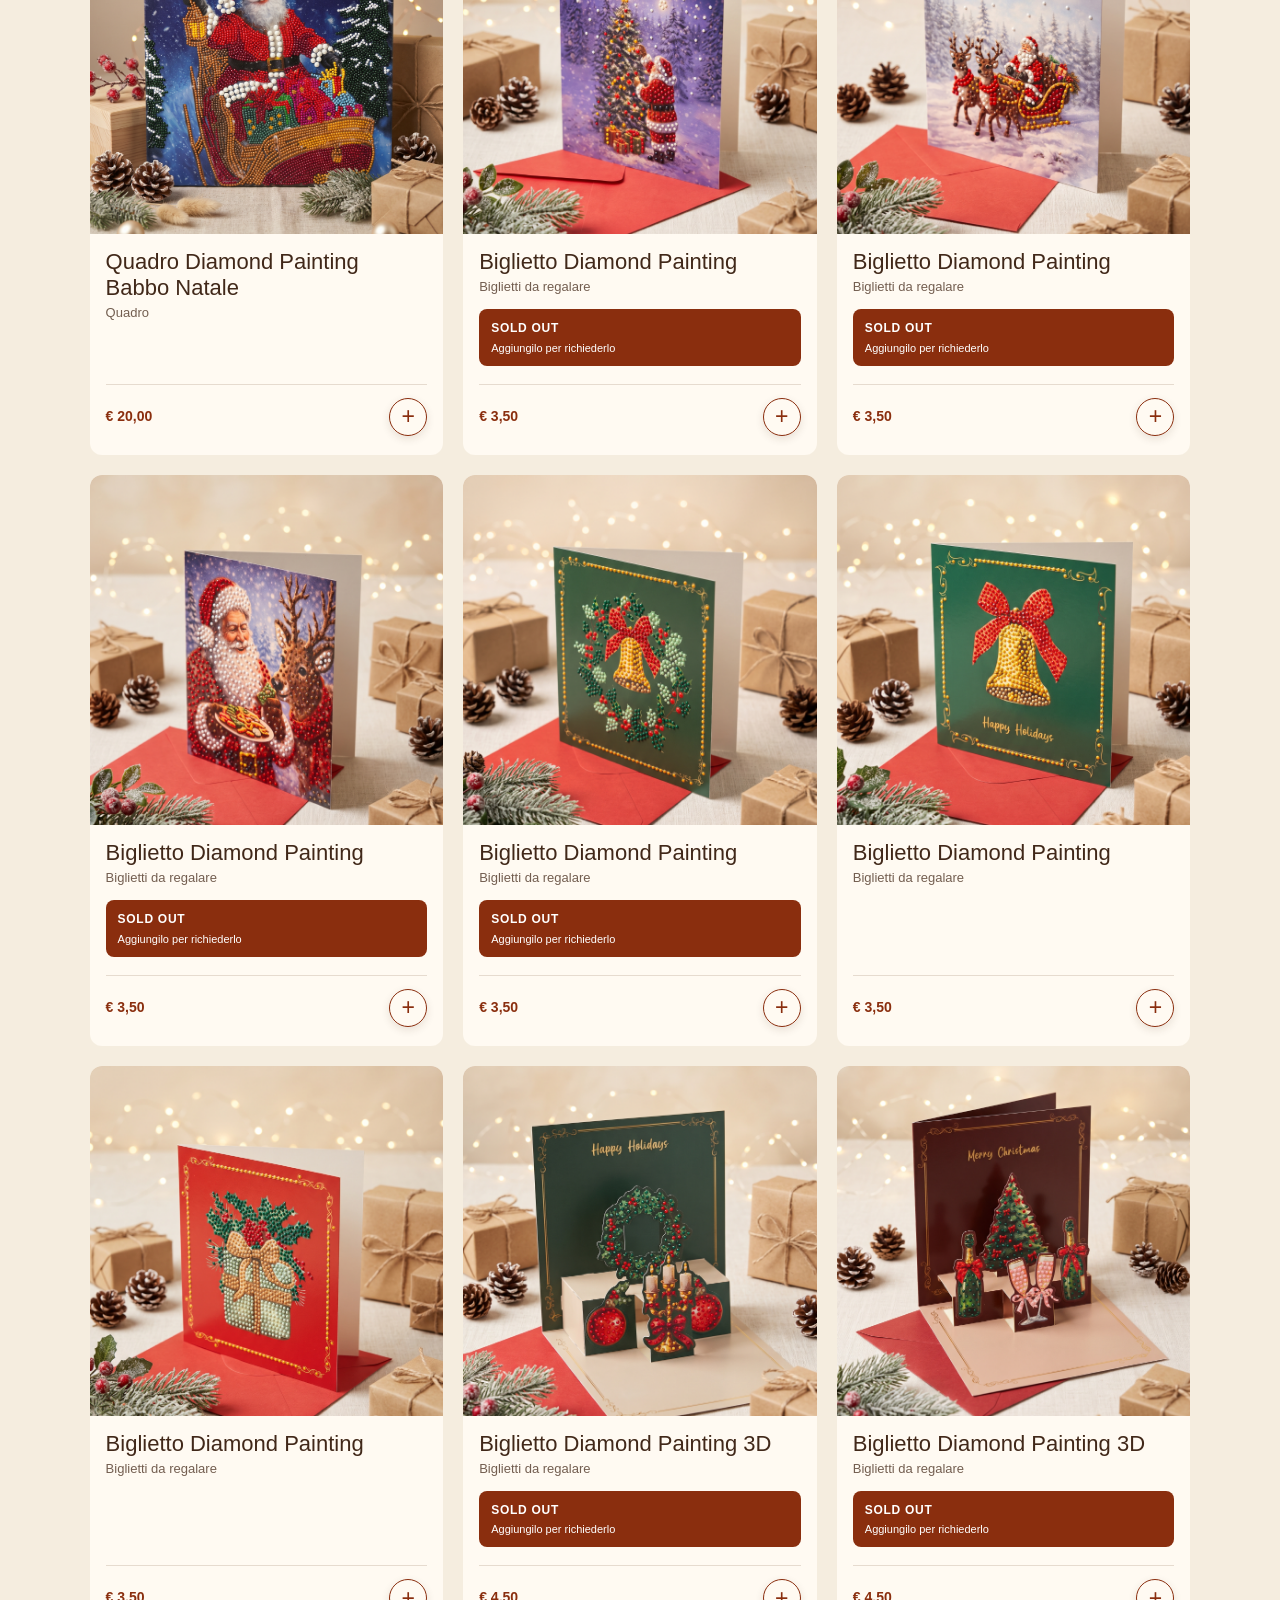
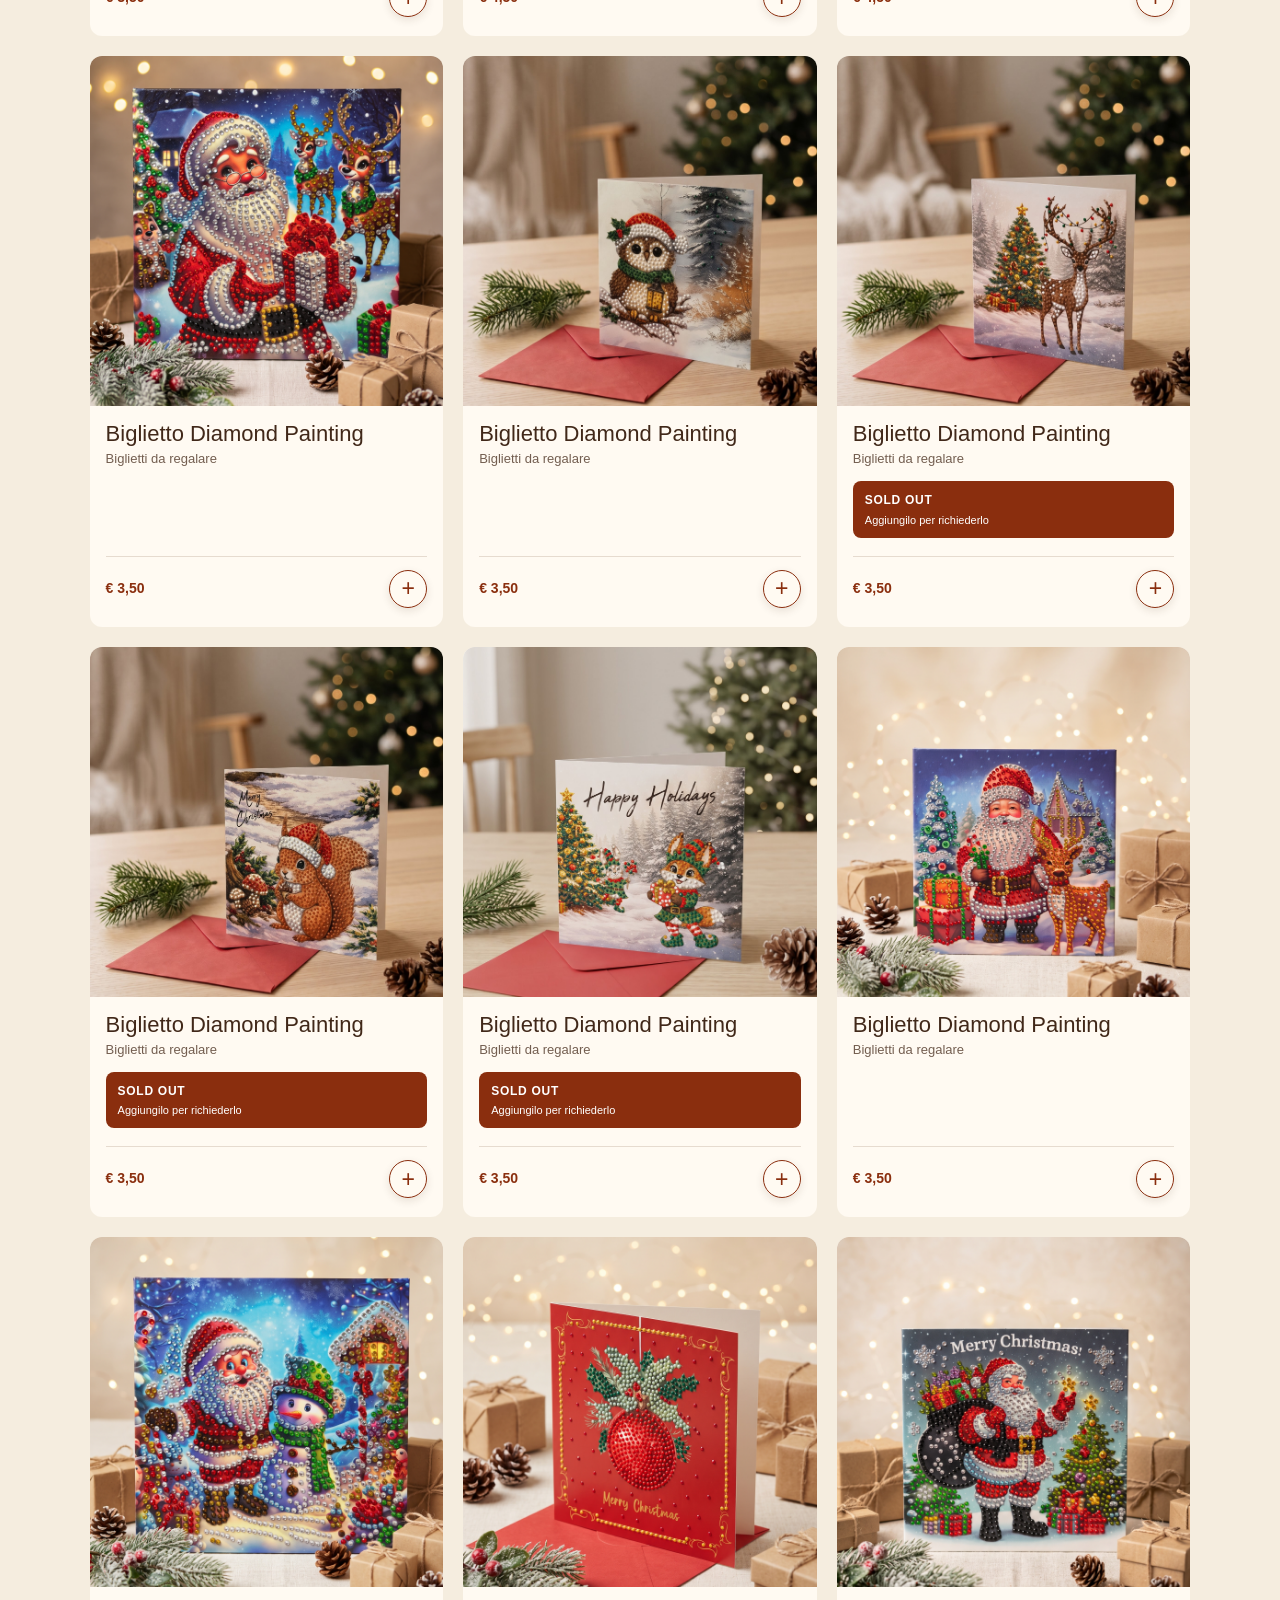
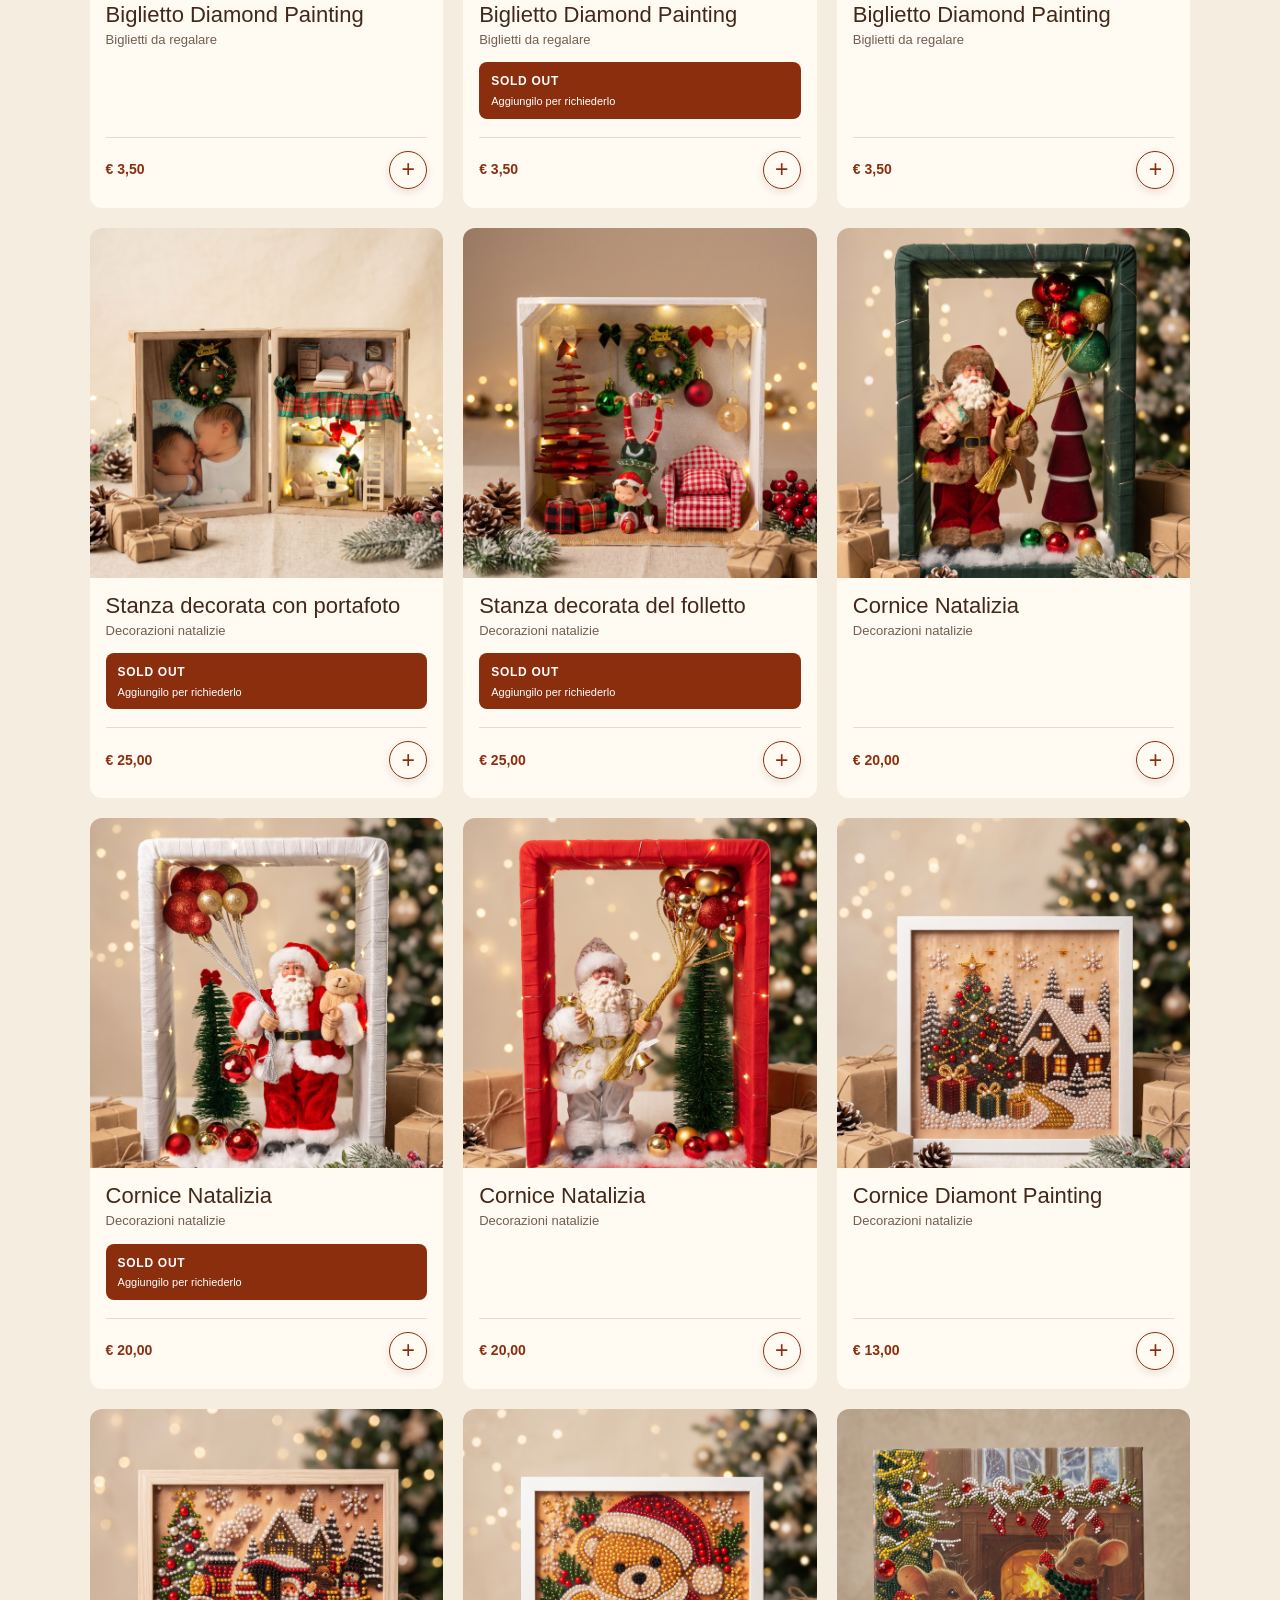
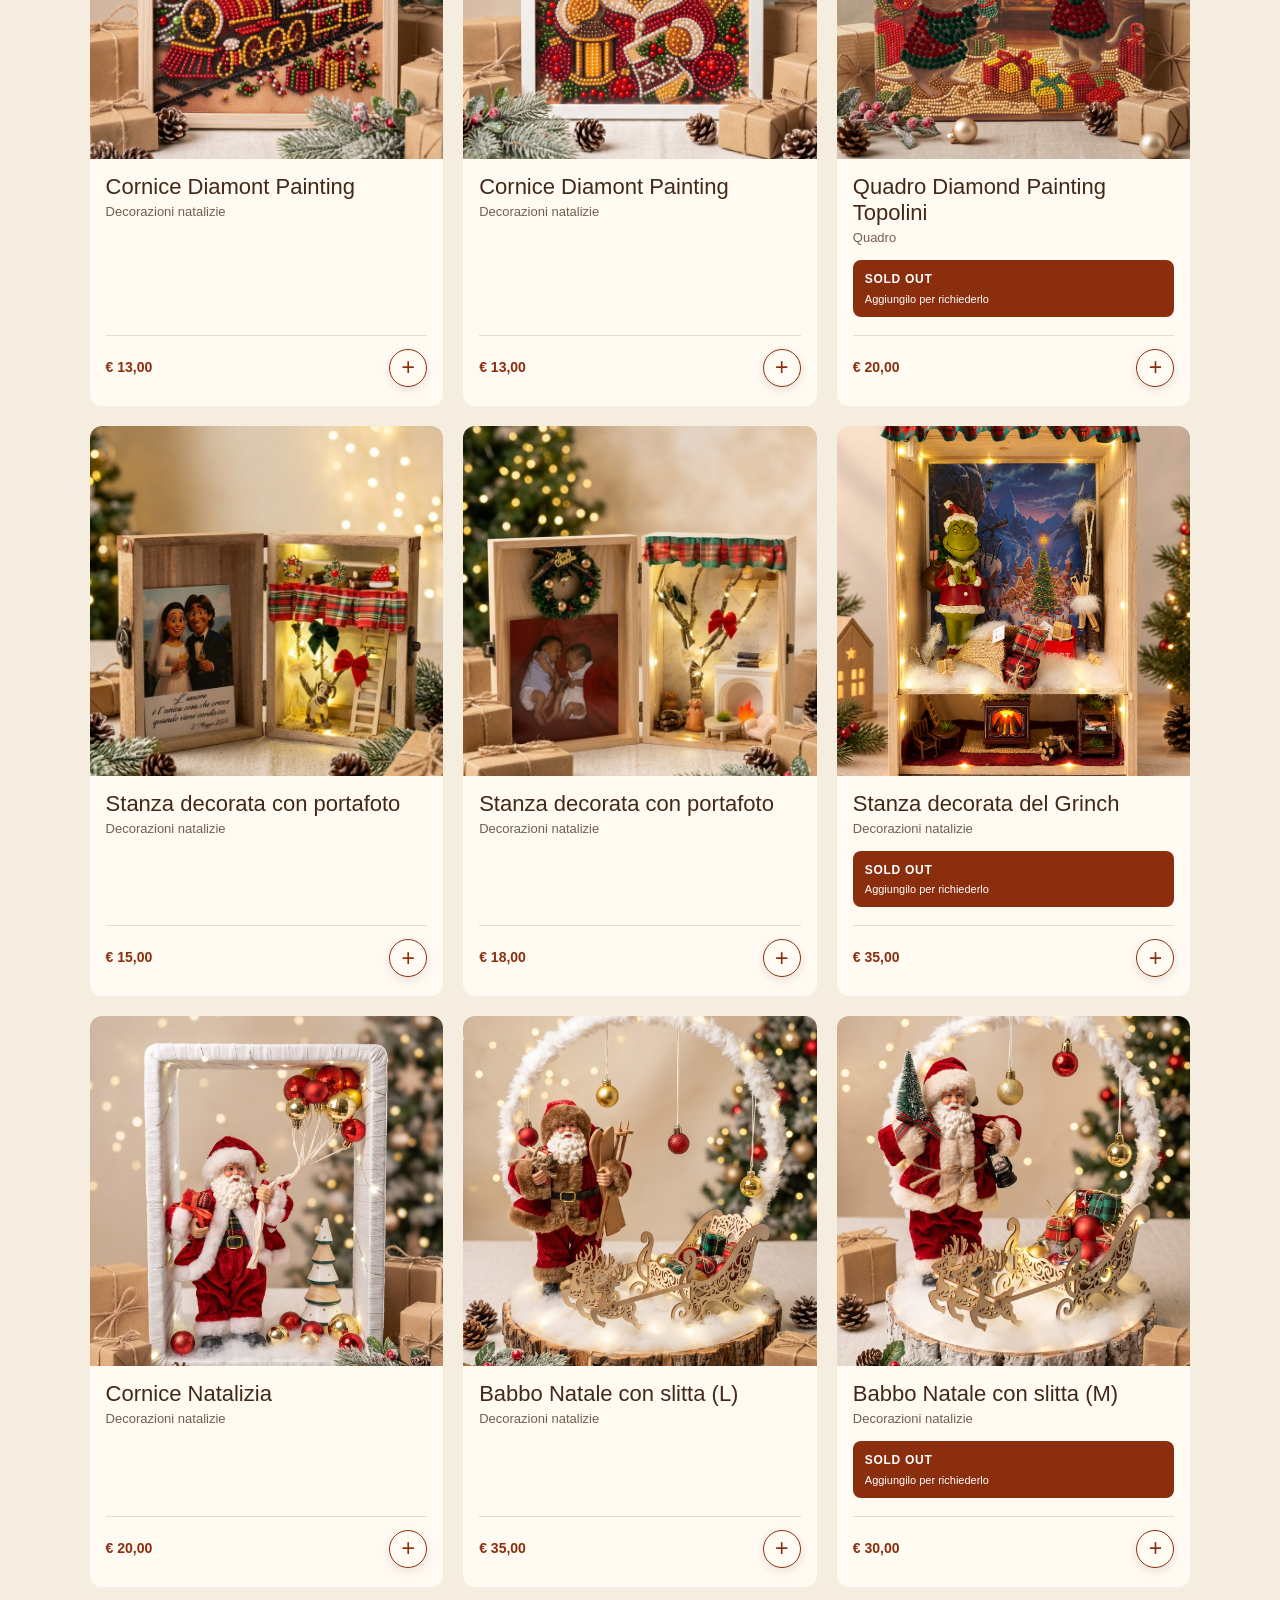
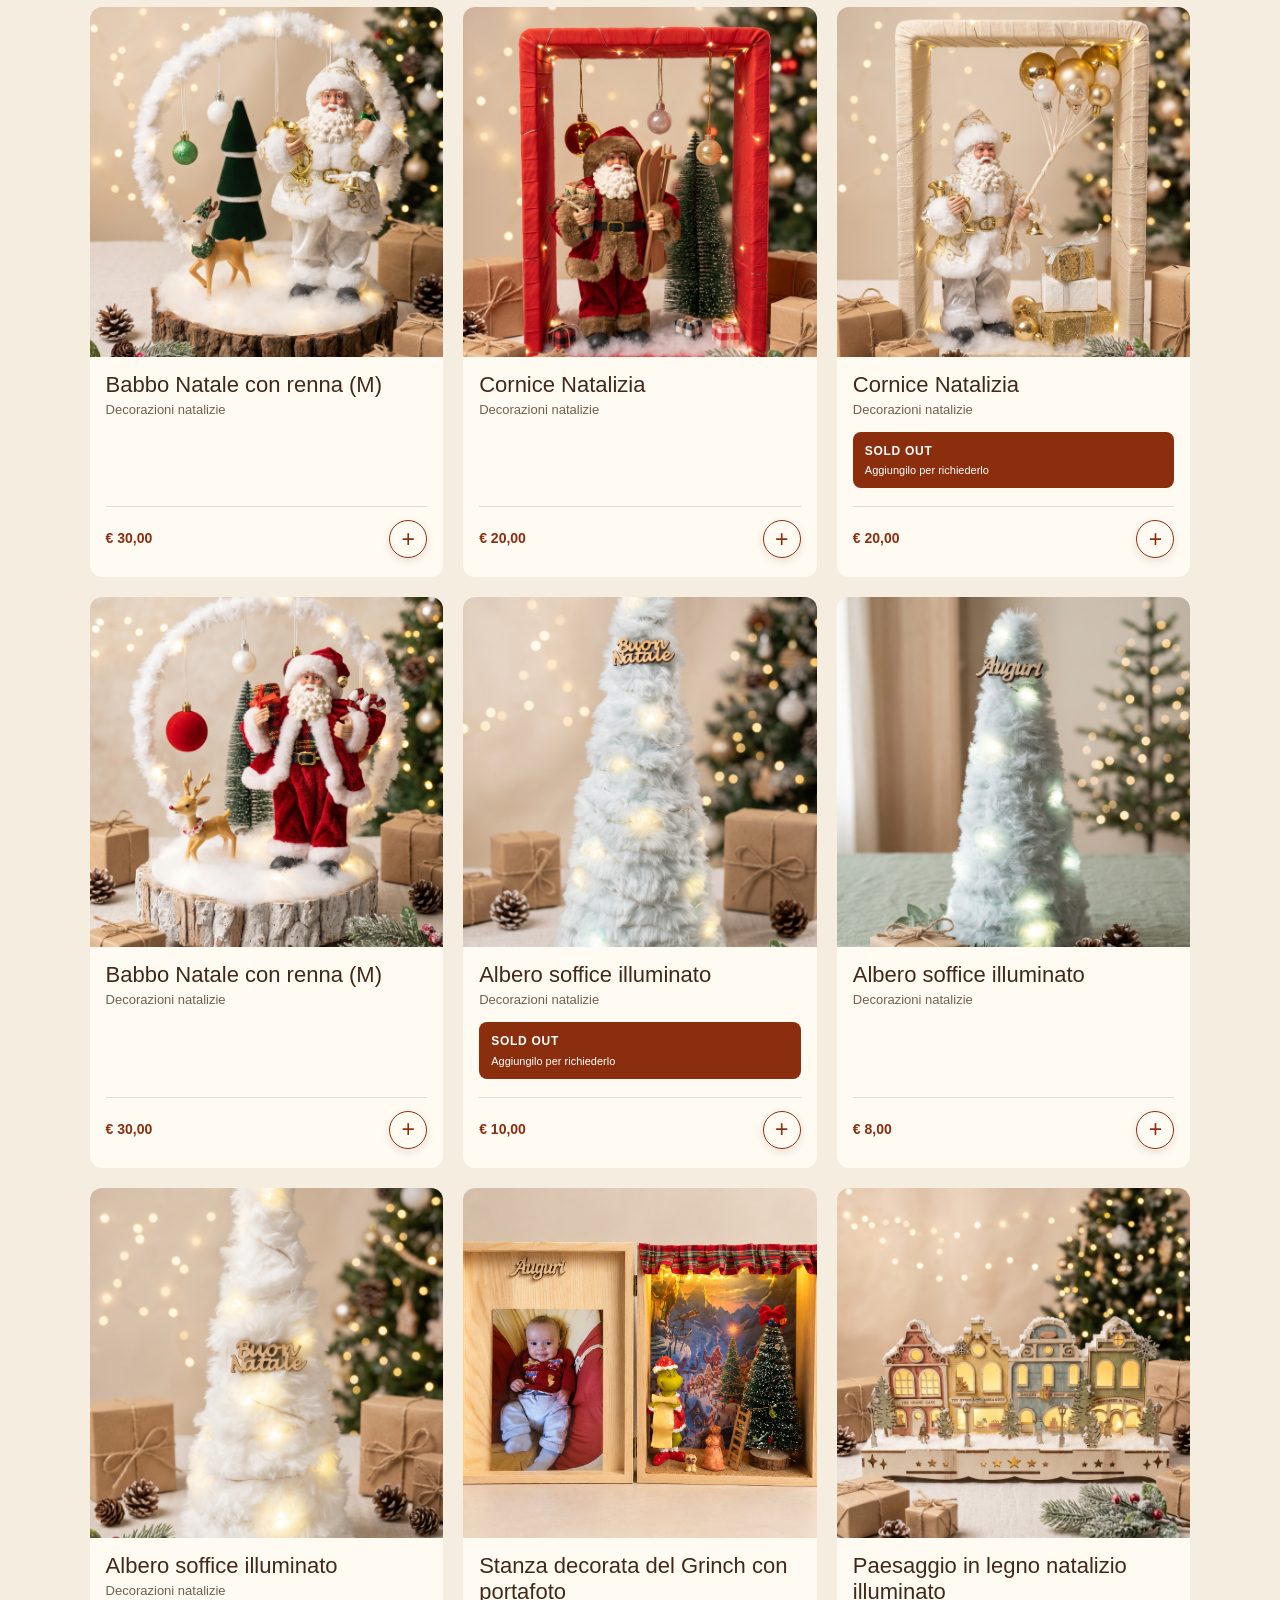
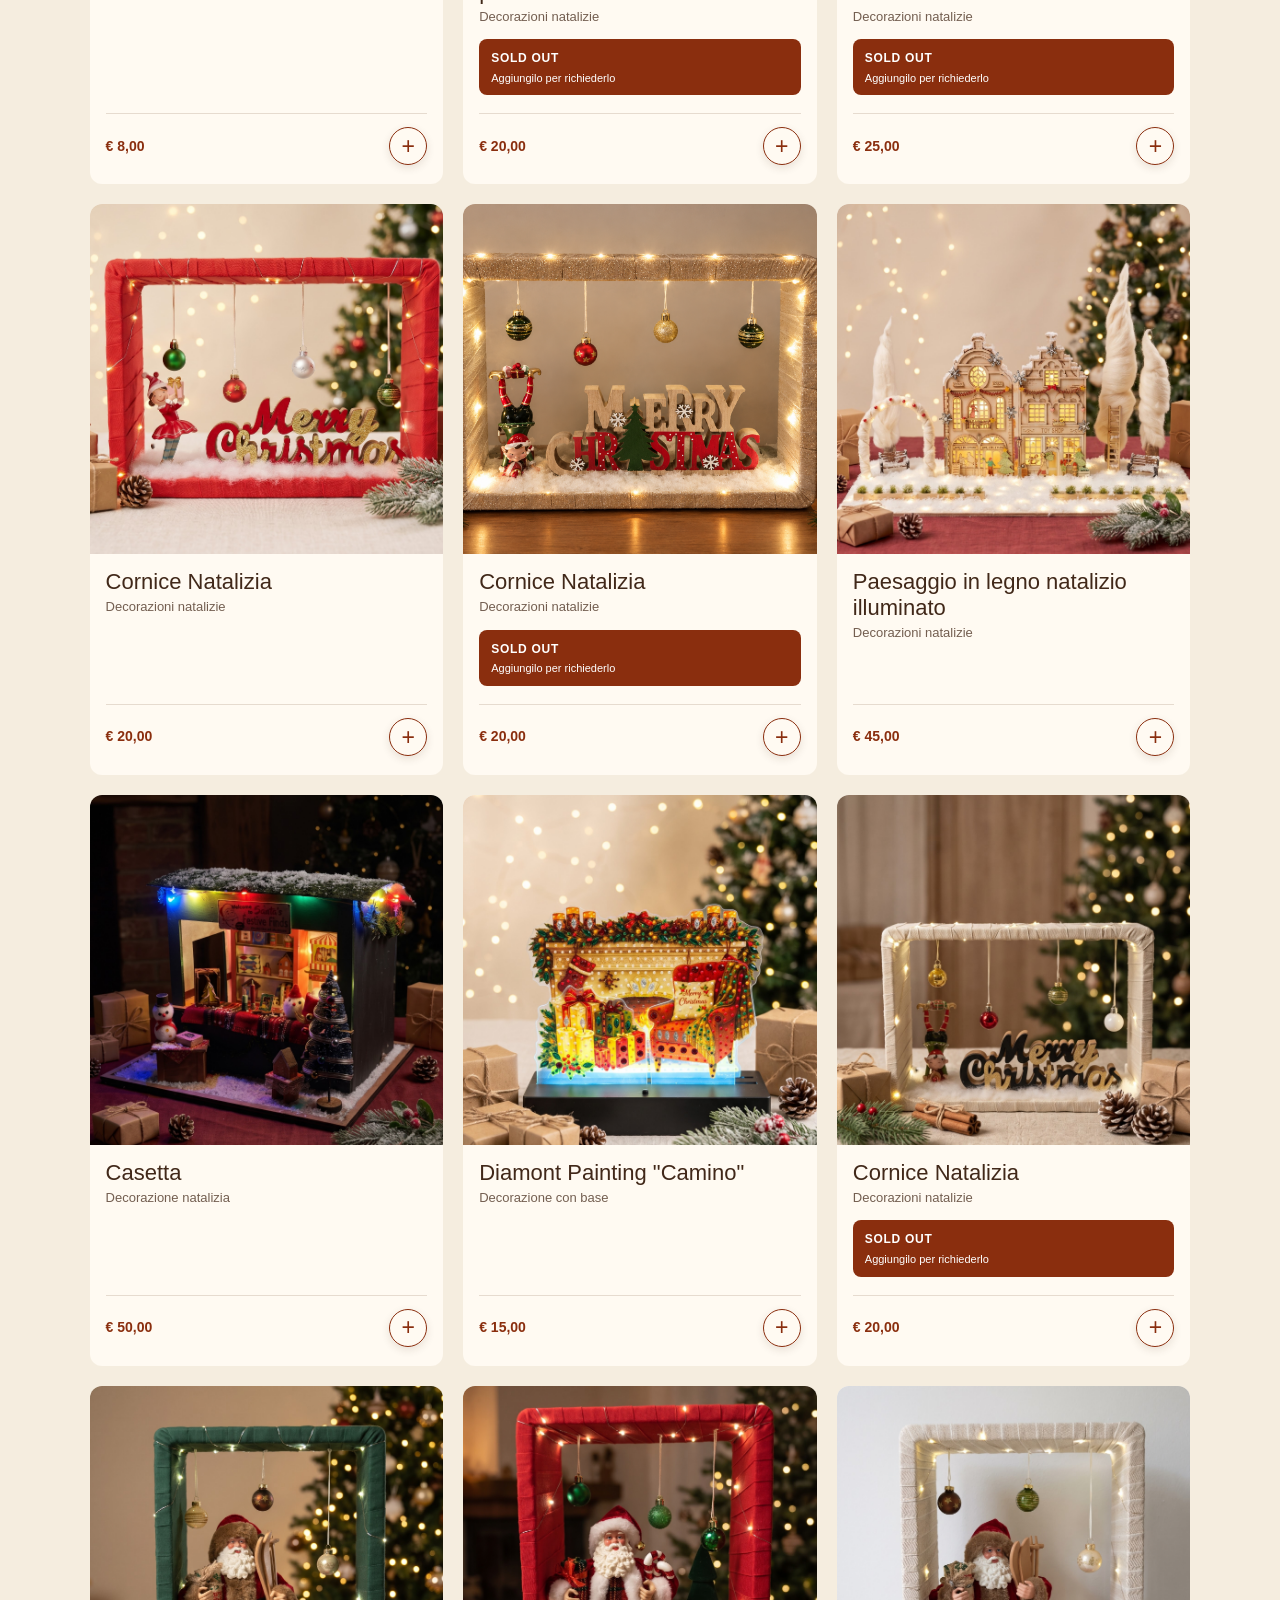
==== commit b2f5a475: "grandi aggiornamenti" ====
--- a/index.html
+++ b/index.html
@@ -11,12 +11,35 @@
     </script>
     <meta charset="UTF-8" />
     <meta name="viewport" content="width=device-width, initial-scale=1.0" />
-    <meta name="description" content="Pam di Zenzero — mercatino natalizio e creazioni fatte a mano." />
-    <title>Pam di Zenzero · Mercatino natalizio</title>
+    <meta name="description" content="Pam di Zenzero: mercatino natalizio di decorazioni e creazioni artigianali fatte a mano con cura." />
+    <link rel="canonical" href="https://pamdizenzero.it/" />
+    <meta property="og:type" content="website" />
+    <meta property="og:locale" content="it_IT" />
+    <meta property="og:site_name" content="Pam di Zenzero" />
+    <meta property="og:title" content="Pam di Zenzero | Creazioni natalizie artigianali" />
+    <meta property="og:description" content="Decorazioni e piccoli regali natalizi creati a mano da Pam di Zenzero." />
+    <meta property="og:url" content="https://pamdizenzero.it/" />
+    <title>Pam di Zenzero | Creazioni natalizie artigianali</title>
+    <script type="application/ld+json">
+      {
+        "@context": "https://schema.org",
+        "@type": "WebSite",
+        "name": "Pam di Zenzero",
+        "alternateName": "pamdizenzero",
+        "url": "https://pamdizenzero.it/",
+        "publisher": {
+          "@type": "Organization",
+          "name": "Pam di Zenzero",
+          "alternateName": "pamdizenzero",
+          "url": "https://pamdizenzero.it/",
+          "logo": "https://pamdizenzero.it/assets/logo-pam-di-zenzero.png"
+        }
+      }
+    </script>
     <link rel="icon" type="image/png" href="assets/logo-pam-di-zenzero.png" />
     <link rel="preconnect" href="https://fonts.googleapis.com" />
     <link rel="preconnect" href="https://fonts.gstatic.com" crossorigin />
-    <link href="https://fonts.googleapis.com/css2?family=DM+Sans:wght@400;500;600&family=Playfair+Display:ital,wght@0,500;0,600;1,500&display=swap" rel="stylesheet" />
+    <link href="https://fonts.googleapis.com/css2?family=Cormorant+Garamond:wght@500;600&family=DM+Sans:wght@400;500;600&family=Playfair+Display:ital,wght@0,500;0,600;1,500&display=swap" rel="stylesheet" />
     <link rel="stylesheet" href="style.css" />
     <style>.product-info .price{margin-top:7px;color:#8a2e0e;font-size:14px;font-weight:600}</style>
   </head>
@@ -32,15 +55,22 @@
 
     <main>
       <section class="hero" id="home">
-        <div class="hero-copy"><p class="eyebrow">Mercatino natalizio · fatto a mano</p><h1>Tanti lavoretti di Natale<br /><em>fatti con cura</em></h1><p class="intro">Decorazioni e piccoli regali creati a mano per la casa, la tavola e le persone a cui vuoi bene.</p><a class="button" href="#galleria">Guarda le creazioni <span>→</span></a></div>
+        <div class="hero-copy"><p class="eyebrow">Mercatino natalizio · fatto a mano</p><h1>Tanti lavoretti di Natale<br /><em>fatti con cura</em></h1><p class="intro">Decorazioni e piccoli regali creati a mano per la casa, la tavola e le persone a cui vuoi bene.</p><div class="hero-actions"><a class="button" href="#galleria">Guarda le creazioni <span>→</span></a><a class="button" href="categorie.html">Categorie <span>→</span></a></div></div>
       </section>
 
       <section class="gallery section" id="galleria">
         <div class="section-heading"><div><p class="eyebrow">Il piccolo mercatino</p><h2>Creazioni da scegliere<br />con gli occhi e col cuore</h2></div><p>Una grande collezione natalizia tutta da scoprire.</p></div>
         <div class="featured-products" id="featured-products" hidden>
-          <div class="section-heading"><div><p class="eyebrow">La nostra selezione</p><h2>In evidenza</h2></div></div>
-          <div class="product-grid" id="featured-product-grid" aria-label="Prodotti in evidenza, scorri orizzontalmente"></div>
+          <div class="featured-heading">
+            <div class="section-heading"><div><p class="eyebrow">La nostra selezione</p><h2>In evidenza</h2></div></div>
+            <div class="carousel-controls" aria-label="Controlli carosello">
+              <button class="carousel-control" type="button" data-carousel-direction="-1" aria-label="Mostra i prodotti in evidenza precedenti">←</button>
+              <button class="carousel-control" type="button" data-carousel-direction="1" aria-label="Mostra i prodotti in evidenza successivi">→</button>
+            </div>
+          </div>
+          <div class="product-grid featured-carousel" id="featured-product-grid" aria-label="Prodotti in evidenza" tabindex="0"></div>
         </div>
+        <div class="section-heading all-creations-heading"><div><p class="eyebrow">Il catalogo completo</p><h2>Tutte le creazioni</h2></div></div>
         <div class="product-grid" id="product-grid"></div>
       </section>
 
--- a/style.css
+++ b/style.css
@@ -21,7 +21,8 @@
 :root{--cream:#f5eddf;--paper:#fffaf2;--tan:#e9c98f;--ginger:#8a2e0e;--orange:#d88712;--ink:#412819;--line:rgba(101,57,28,.16)}*{box-sizing:border-box}html{scroll-behavior:smooth}body{margin:0;background:var(--cream);color:var(--ink);font-family:'DM Sans',sans-serif;font-size:16px;line-height:1.55}.topbar{height:86px;display:flex;align-items:center;justify-content:space-between;padding:9px 5vw;border-bottom:1px solid var(--line);background:rgba(245,237,223,.94);position:sticky;top:0;z-index:10;backdrop-filter:blur(12px)}.brand img{display:block;width:154px;height:68px;object-fit:contain}.topbar nav{display:flex;gap:28px}.topbar a{color:var(--ink);text-decoration:none;font-size:13px;font-weight:600}.wish-link{border:1px solid var(--ginger);padding:9px 15px;border-radius:30px}.wish-link span{margin-left:6px;background:var(--ginger);color:white;padding:1px 6px;border-radius:20px}.menu-toggle{display:none;border:0;background:transparent;font-size:25px;color:var(--ginger)}.hero{min-height:650px;display:grid;grid-template-columns:1fr 1fr;gap:5vw;align-items:center;max-width:1280px;margin:auto;padding:80px 7vw}.eyebrow{margin:0 0 13px;color:var(--ginger);font-size:11px;letter-spacing:.17em;text-transform:uppercase;font-weight:600}.hero h1,h2{font-family:'Playfair Display',serif;font-weight:500;letter-spacing:-.035em;line-height:1.08;margin:0}.hero h1{font-size:clamp(48px,5.8vw,80px)}em{color:var(--ginger)}.intro{max-width:410px;margin:28px 0 33px;font-size:17px}.button{background:var(--ginger);display:inline-flex;align-items:center;gap:27px;color:white!important;text-decoration:none;padding:14px 19px;border:0;border-radius:3px;font:600 13px 'DM Sans',sans-serif;cursor:pointer}.button span{font-size:20px;font-weight:400}.hero-visual{position:relative;padding:42px 0 18px 40px}.hero-visual img{display:block;width:100%;height:470px;object-fit:cover;position:relative;z-index:1;border-radius:170px 170px 5px 5px}.sun{position:absolute;width:380px;height:380px;border-radius:50%;background:var(--tan);top:5px;left:0}.image-note{position:absolute;z-index:2;left:0;bottom:0;background:var(--paper);padding:12px 16px;margin:0;font-family:'Playfair Display',serif;font-style:italic;font-size:14px}.section{padding:105px 7vw;max-width:1280px;margin:auto}.gallery{border-top:1px solid var(--line)}.section-heading{display:flex;align-items:end;justify-content:space-between;gap:30px;margin-bottom:46px}.section-heading h2,.story h2,.contact-band h2,.where h2{font-size:clamp(39px,4vw,58px)}.section-heading>p{max-width:315px;margin:0;color:#735e50;font-size:14px}.product-grid{display:grid;grid-template-columns:repeat(3,1fr);gap:20px}.product-card{background:var(--paper);position:relative;padding-bottom:19px}.product-card img{width:100%;height:350px;display:block;object-fit:cover}.product-info{display:flex;justify-content:space-between;align-items:center;padding:15px 16px 0}.product-info h3{font:500 22px 'Playfair Display',serif;margin:0}.product-info p{font-size:13px;color:#735e50;margin:2px 0 0}.add{border:1px solid var(--ginger);color:var(--ginger);background:transparent;border-radius:50%;width:38px;height:38px;font-size:22px;cursor:pointer}.add:hover{background:var(--ginger);color:white}.story{display:grid;grid-template-columns:1fr 1fr;background:#e7c990;align-items:stretch}.story-image img{width:100%;height:100%;min-height:480px;object-fit:cover;display:block}.story-copy{padding:12% 15%;align-self:center}.story-copy p:not(.eyebrow){max-width:360px;font-size:17px}.wishlist{background:var(--paper);max-width:none;padding-left:max(7vw,calc((100vw - 1140px)/2));padding-right:max(7vw,calc((100vw - 1140px)/2))}.wishlist-layout{display:grid;grid-template-columns:1.05fr .95fr;gap:45px}.wishlist-card,.booking-form{border:1px solid var(--line);padding:26px;background:#fffdf9}.wishlist-items{min-height:212px}.empty{color:#735e50;text-align:center;padding:58px 0}.wish-row{display:grid;grid-template-columns:54px 1fr auto;gap:13px;align-items:center;padding:9px 0;border-bottom:1px solid var(--line)}.wish-row img{width:54px;height:54px;object-fit:cover;border-radius:50%}.wish-row strong{font-family:'Playfair Display',serif;font-weight:500}.wish-row button{border:0;background:transparent;color:var(--ginger);cursor:pointer;font-size:19px}.wishlist-total{display:flex;justify-content:space-between;padding-top:18px;margin-top:9px;font-size:14px}.wishlist-total strong{font-size:19px;color:var(--ginger)}.booking-form h3{font:500 27px 'Playfair Display',serif;margin:0}.booking-form>p{font-size:13px;color:#735e50;margin:3px 0 18px}.booking-form label{display:block;font-size:12px;font-weight:600;margin:12px 0}.booking-form small{font-weight:400}.booking-form input:not([type=checkbox]),textarea{display:block;width:100%;margin-top:5px;border:1px solid #d6c7b3;background:#fffaf2;padding:10px;font:14px 'DM Sans',sans-serif;color:var(--ink);border-radius:2px}.booking-form textarea{resize:vertical}.booking-form .privacy{display:flex;gap:8px;align-items:start;font-size:11px;font-weight:400}.privacy input{margin-top:3px}.button-dark{width:100%;justify-content:space-between}.form-status{min-height:18px!important;color:var(--ginger)!important}.contact-band{text-align:center;background:var(--ginger);color:var(--cream);padding:105px 20px}.contact-band .eyebrow{color:#f2cf8e}.contact-band h2{margin-bottom:28px}.contact-band a{color:white;font:500 clamp(22px,3vw,38px) 'Playfair Display',serif;text-decoration:none;border-bottom:1px solid #d99b65}.contact-band a span{font-family:'DM Sans',sans-serif}.where{display:grid;grid-template-columns:1.1fr .9fr;gap:60px;align-items:center}.where>div>p:not(.eyebrow){font-size:17px;max-width:390px}.placeholder-address{font-size:13px!important;color:#7c6453;padding:12px;border-left:2px solid var(--orange)}.map-card{min-height:300px;background:var(--tan);display:flex;flex-direction:column;justify-content:center;align-items:center;text-align:center;position:relative;overflow:hidden}.map-card:before,.map-card:after{content:'';position:absolute;border:1px solid rgba(138,46,14,.25);width:500px;height:150px;border-radius:50%;transform:rotate(-22deg)}.map-card:after{transform:rotate(30deg)}.map-card>*{z-index:1}.map-card span{font-size:34px;color:var(--ginger)}.map-card p{font:italic 28px 'Playfair Display',serif;margin:7px}footer{padding:42px 7vw;display:flex;align-items:center;justify-content:space-between;gap:25px;border-top:1px solid var(--line);font-size:12px;color:#735e50}footer img{width:125px;height:52px;object-fit:contain}@media(max-width:760px){.topbar{height:73px;padding:5px 5vw}.brand img{width:125px;height:58px}.menu-toggle{display:block}.topbar nav{display:none;position:absolute;left:0;right:0;top:73px;background:var(--cream);padding:20px 5vw;flex-direction:column;gap:16px;border-bottom:1px solid var(--line)}.topbar nav.open{display:flex}.wish-link{font-size:11px!important;padding:7px 9px}.hero{grid-template-columns:1fr;padding:55px 7vw 65px;gap:37px;min-height:auto}.hero-visual{padding-left:25px}.hero-visual img{height:380px}.sun{width:290px;height:290px}.section{padding:70px 7vw}.section-heading{display:block;margin-bottom:30px}.section-heading>p{margin-top:16px}.product-grid{grid-template-columns:1fr 1fr;gap:11px}.product-card img{height:230px}.product-info{padding:11px 11px 0}.product-info h3{font-size:17px}.product-info p{font-size:11px}.add{width:33px;height:33px}.story{grid-template-columns:1fr}.story-image img{min-height:320px}.story-copy{padding:65px 7vw}.wishlist-layout,.where{grid-template-columns:1fr;gap:25px}.contact-band{padding:75px 20px}footer{display:grid;grid-template-columns:1fr 1fr}footer img{grid-row:span 2}.map-card{min-height:250px}}@media(max-width:390px){.product-grid{grid-template-columns:1fr}.product-card img{height:290px}}
 :root{--surface-radius:12px;--control-radius:8px}.product-card,.wishlist-card,.booking-form,.product-preview-content,.request-summary-content,.cookie-banner,.story,.map-card{border-radius:var(--surface-radius)}.story{overflow:hidden}.button,.booking-form input:not([type=checkbox]),.booking-form textarea,.remove-from-wishlist,.preview-thumbnail,.image-note{border-radius:var(--control-radius)}.product-preview-content>img{border-radius:var(--control-radius)}.hero-visual img{border-radius:170px 170px var(--surface-radius) var(--surface-radius)}
 .product-footer.is-selected{justify-content:center}.product-footer.is-selected .price{display:none}.product-footer.is-selected .wishlist-control{flex:1;justify-content:center;gap:10px}.added-label{display:inline-flex;align-items:center;min-height:38px;padding:0 16px;border:1px solid var(--ginger);border-radius:var(--control-radius);color:var(--ginger);font:600 12px 'DM Sans',sans-serif}.remove-from-wishlist{display:inline-flex;align-items:center;justify-content:center;width:40px;height:40px;padding:0;border:1px solid var(--ginger);border-radius:50%;background:transparent;color:var(--ginger);cursor:pointer;transition:background-color .2s ease,color .2s ease,transform .2s ease}.remove-from-wishlist svg{width:18px;height:18px;fill:none;stroke:currentColor;stroke-width:1.7;stroke-linecap:round;stroke-linejoin:round}.remove-from-wishlist:hover{transform:translateY(-2px);background:var(--ginger);color:white}.remove-from-wishlist:focus-visible{outline:3px solid var(--orange);outline-offset:3px}
-#featured-products .product-card:hover{box-shadow:0 0 0 5px rgba(196,72,45,.24),0 14px 28px rgba(138,46,14,.2)}
+#featured-products .featured-product-card:hover{transform:scale(1.03);box-shadow:none}
+#featured-products .featured-product-card:hover .product-image{filter:none}
 .product-soldout-notice{display:grid;gap:3px;margin-top:12px;padding:10px 12px;border-radius:var(--control-radius);background:var(--ginger);color:#fff}.product-soldout-notice strong{font-size:12px;letter-spacing:.06em;text-transform:uppercase}.product-soldout-notice span{font-size:11px;line-height:1.35}.wishlist-soldout{justify-self:start;padding:5px 9px;border-radius:999px;background:var(--ginger);color:#fff;font-size:10px;font-weight:700;letter-spacing:.04em}
 body,body *{font-family:-apple-system,BlinkMacSystemFont,"SF Pro Text","Segoe UI",sans-serif!important}
 .hero{grid-template-columns:1fr}.hero-copy{max-width:760px}
@@ -37,3 +38,12 @@
 @media(max-width:600px){#product-grid .product-footer.is-selected .wishlist-control{display:grid;grid-template-columns:1fr 38px 38px;justify-content:initial;gap:8px;width:100%}#product-grid .product-footer.is-selected .added-label{grid-column:1/-1;justify-content:center}#product-grid .product-footer.is-selected .quantity-increase{grid-column:2;width:36px;height:36px}#product-grid .product-footer.is-selected .remove-from-wishlist{grid-column:3;width:36px;height:36px}.wish-row{grid-template-columns:48px minmax(0,1fr) 36px!important;gap:8px!important;padding:12px 0}.wish-row img{width:48px;height:48px;grid-column:1;grid-row:1 / span 2}.wish-product-info{grid-column:2;grid-row:1}.wish-item-footer{grid-column:2;grid-row:2;flex-wrap:wrap;gap:6px 12px}.wish-row>button{grid-column:3;grid-row:1 / span 2;justify-self:center}}
 #product-grid .product-footer.is-selected.has-quantity .quantity-actions{display:flex;justify-content:center;align-items:center;gap:10px}
 @media(max-width:600px){#product-grid .product-footer.is-selected.has-quantity .quantity-actions{display:flex;grid-column:auto;justify-content:center;gap:8px;width:100%}#product-grid .product-footer.is-selected.has-quantity .quantity-increase,#product-grid .product-footer.is-selected.has-quantity .quantity-decrease{grid-column:auto;width:36px;height:36px}}
+.hero-actions{display:flex;align-items:center;gap:12px;flex-wrap:wrap}
+.category-page{min-height:calc(100vh - 80px);padding:clamp(48px,8vw,100px) clamp(20px,7vw,100px);background:var(--cream,#f7f2e9);color:var(--ink,#35271f)}.category-page[hidden],.category-menu[hidden],.category-products[hidden]{display:none}.category-menu{max-width:920px;margin:0 auto;text-align:center}.category-menu h1,.category-products h1{margin:0;font:500 clamp(36px,6vw,64px)/1.1 'Playfair Display',serif}.category-intro{margin:14px 0 34px;color:#735e50}.category-list{display:grid;grid-template-columns:repeat(2,minmax(0,1fr));gap:14px}.category-option{display:flex;align-items:center;justify-content:center;min-height:76px;padding:18px 22px;border:1px solid var(--line,#e3d6c9);border-radius:var(--surface-radius,12px);background:var(--paper,#fffdf9);color:var(--ink,#35271f);font:500 17px 'DM Sans',sans-serif;text-align:center;text-decoration:none;cursor:pointer;transition:transform .2s ease,border-color .2s ease,box-shadow .2s ease}.category-option:hover{transform:translateY(-2px);border-color:var(--ginger);box-shadow:0 8px 20px rgba(65,40,25,.1)}.category-option span{color:var(--ginger);font-size:22px}.category-home-link{display:inline-block;margin-top:30px;color:var(--ginger);font-size:13px;font-weight:600;text-decoration:none}.category-products{max-width:1200px;margin:0 auto}.category-products>.eyebrow{margin:24px 0 8px}.category-back{margin-bottom:28px;padding:9px 14px;border:1px solid var(--ginger);border-radius:var(--control-radius,8px);background:transparent;color:var(--ginger);font:600 13px 'DM Sans',sans-serif;cursor:pointer}.category-products .product-grid{display:grid;grid-template-columns:repeat(auto-fit,minmax(220px,1fr));gap:22px;margin-top:34px}.category-products .product-info{min-height:142px}
+@media(max-width:600px){.hero-actions{gap:9px}.hero-actions .button{padding:13px 15px;font-size:12px}.category-page{padding:44px 18px}.category-list{grid-template-columns:1fr;gap:10px}.category-option{min-height:64px;padding:15px 18px;font-size:15px}.category-products .product-grid{grid-template-columns:repeat(2,minmax(0,1fr));gap:12px}.category-products .product-info{min-height:130px;padding:13px 10px}.category-products .product-info h3{font-size:15px}.category-products .product-info p{font-size:11px}}
+.featured-products{padding:0;background:transparent;border-radius:0}.all-creations-heading{margin-top:42px}.category-back{display:inline-block;text-decoration:none}.category-back:hover{background:var(--ginger);color:#fff}.category-products-page .category-products>.eyebrow{margin-top:32px}
+.featured-heading{display:flex;align-items:end;justify-content:space-between;gap:20px}.featured-heading .section-heading{margin-bottom:20px}.carousel-controls{display:flex;gap:8px;padding-bottom:20px}.carousel-control{display:grid;place-items:center;width:40px;height:40px;border:1px solid var(--ginger);border-radius:50%;background:var(--paper);color:var(--ginger);font:500 22px/1 'DM Sans',sans-serif;cursor:pointer;transition:background-color .2s ease,color .2s ease}.carousel-control:hover:not(:disabled){background:var(--ginger);color:#fff}.carousel-control:disabled{opacity:.38;cursor:not-allowed}.carousel-control:focus-visible{outline:3px solid var(--orange);outline-offset:3px}
+#featured-product-grid.featured-carousel{display:flex!important;grid-template-columns:none!important;gap:20px;overflow-x:auto;overscroll-behavior-x:contain;scroll-snap-type:x mandatory;scroll-behavior:smooth;scrollbar-width:thin;padding:14px 12px 34px}.featured-carousel .featured-product-card{flex:0 0 calc((100% - 40px)/3);min-width:0;scroll-snap-align:start}.featured-carousel .product-info{min-height:0!important;gap:0;padding:16px 18px}.featured-carousel .product-info h3{margin:0}.featured-carousel .product-info p{margin:6px 0 0;color:#735e50}
+main h1,main h2,.product-preview h2,.request-summary h2{font-family:'Cormorant Garamond','Playfair Display',serif!important;letter-spacing:-.015em}
+@media(max-width:760px){.featured-carousel .featured-product-card{flex-basis:calc((100% - 16px)/2)}}
+@media(max-width:600px){.featured-heading{align-items:center}.featured-heading .section-heading{margin-bottom:14px}.carousel-controls{padding-bottom:14px}.carousel-control{width:36px;height:36px}.featured-carousel .product-info{padding:13px 12px}.featured-carousel .product-info h3{font-size:15px}.featured-carousel .product-info p{font-size:11px}}
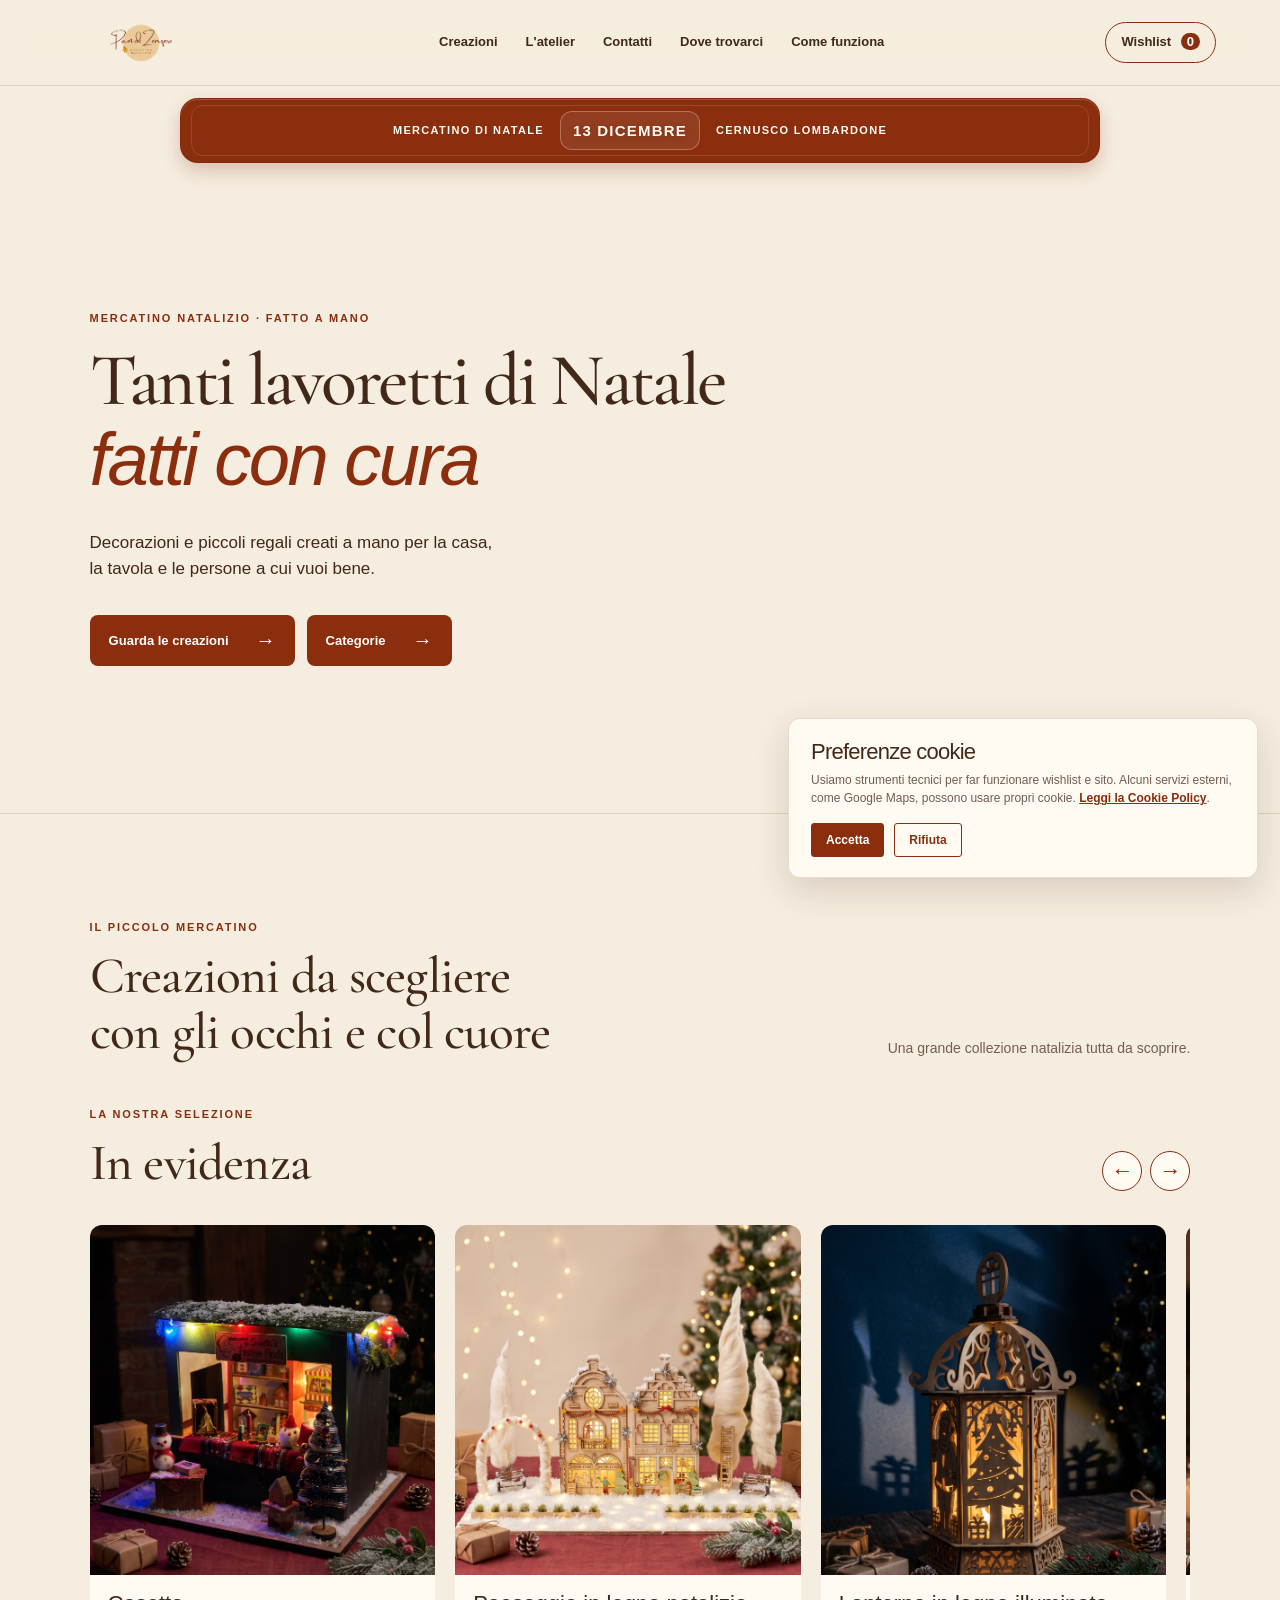
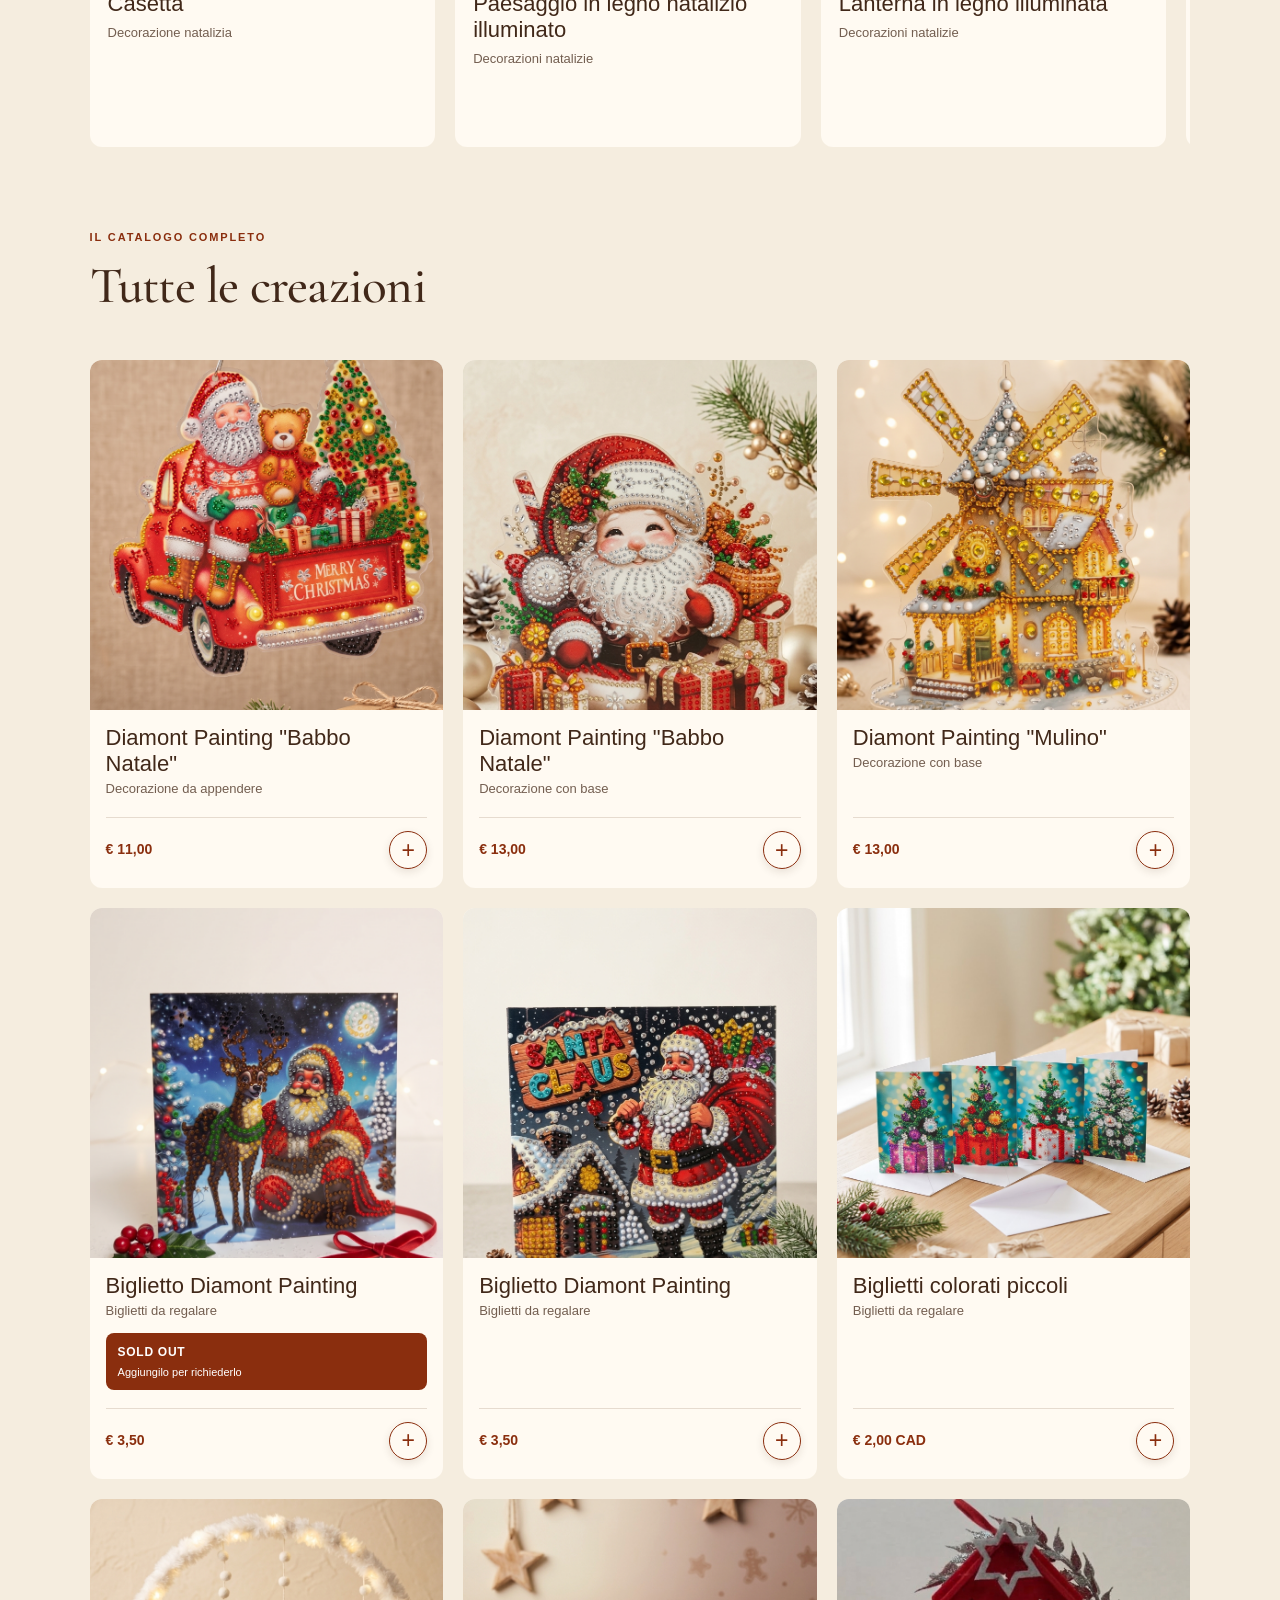
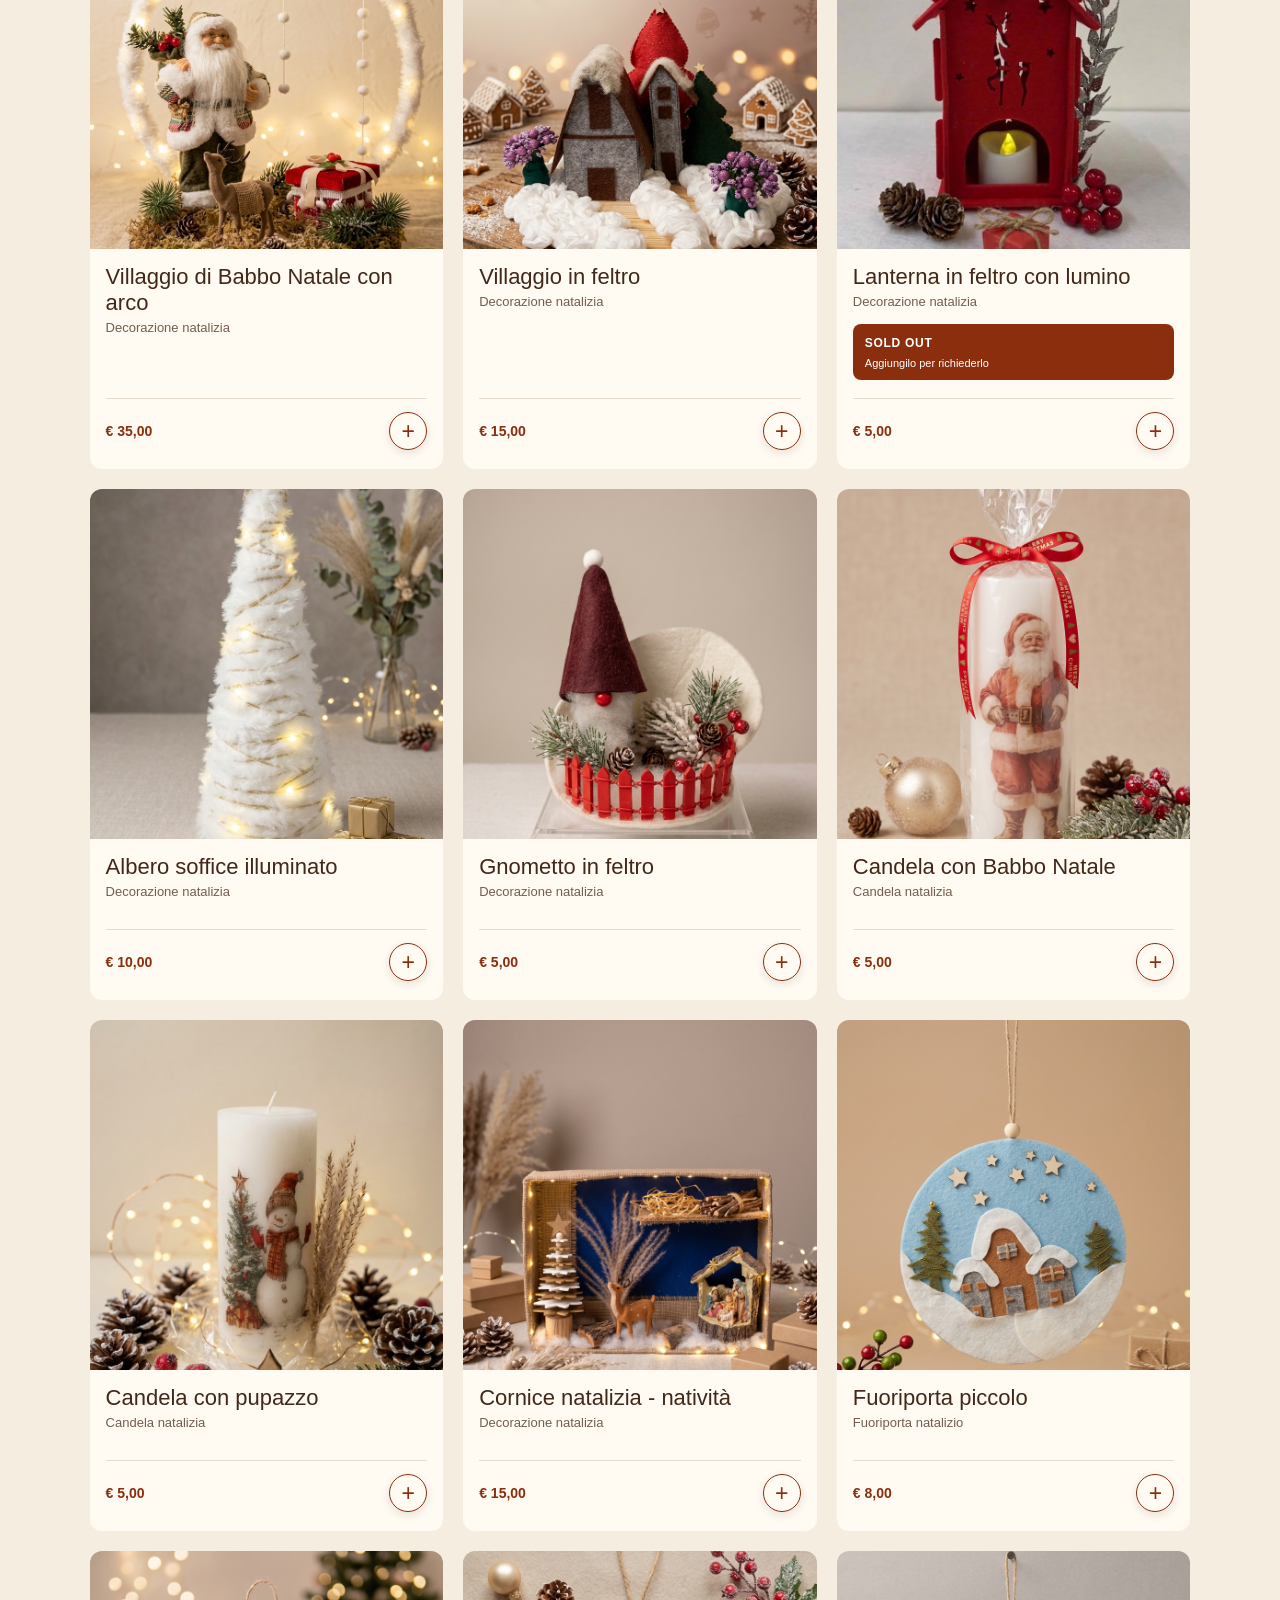
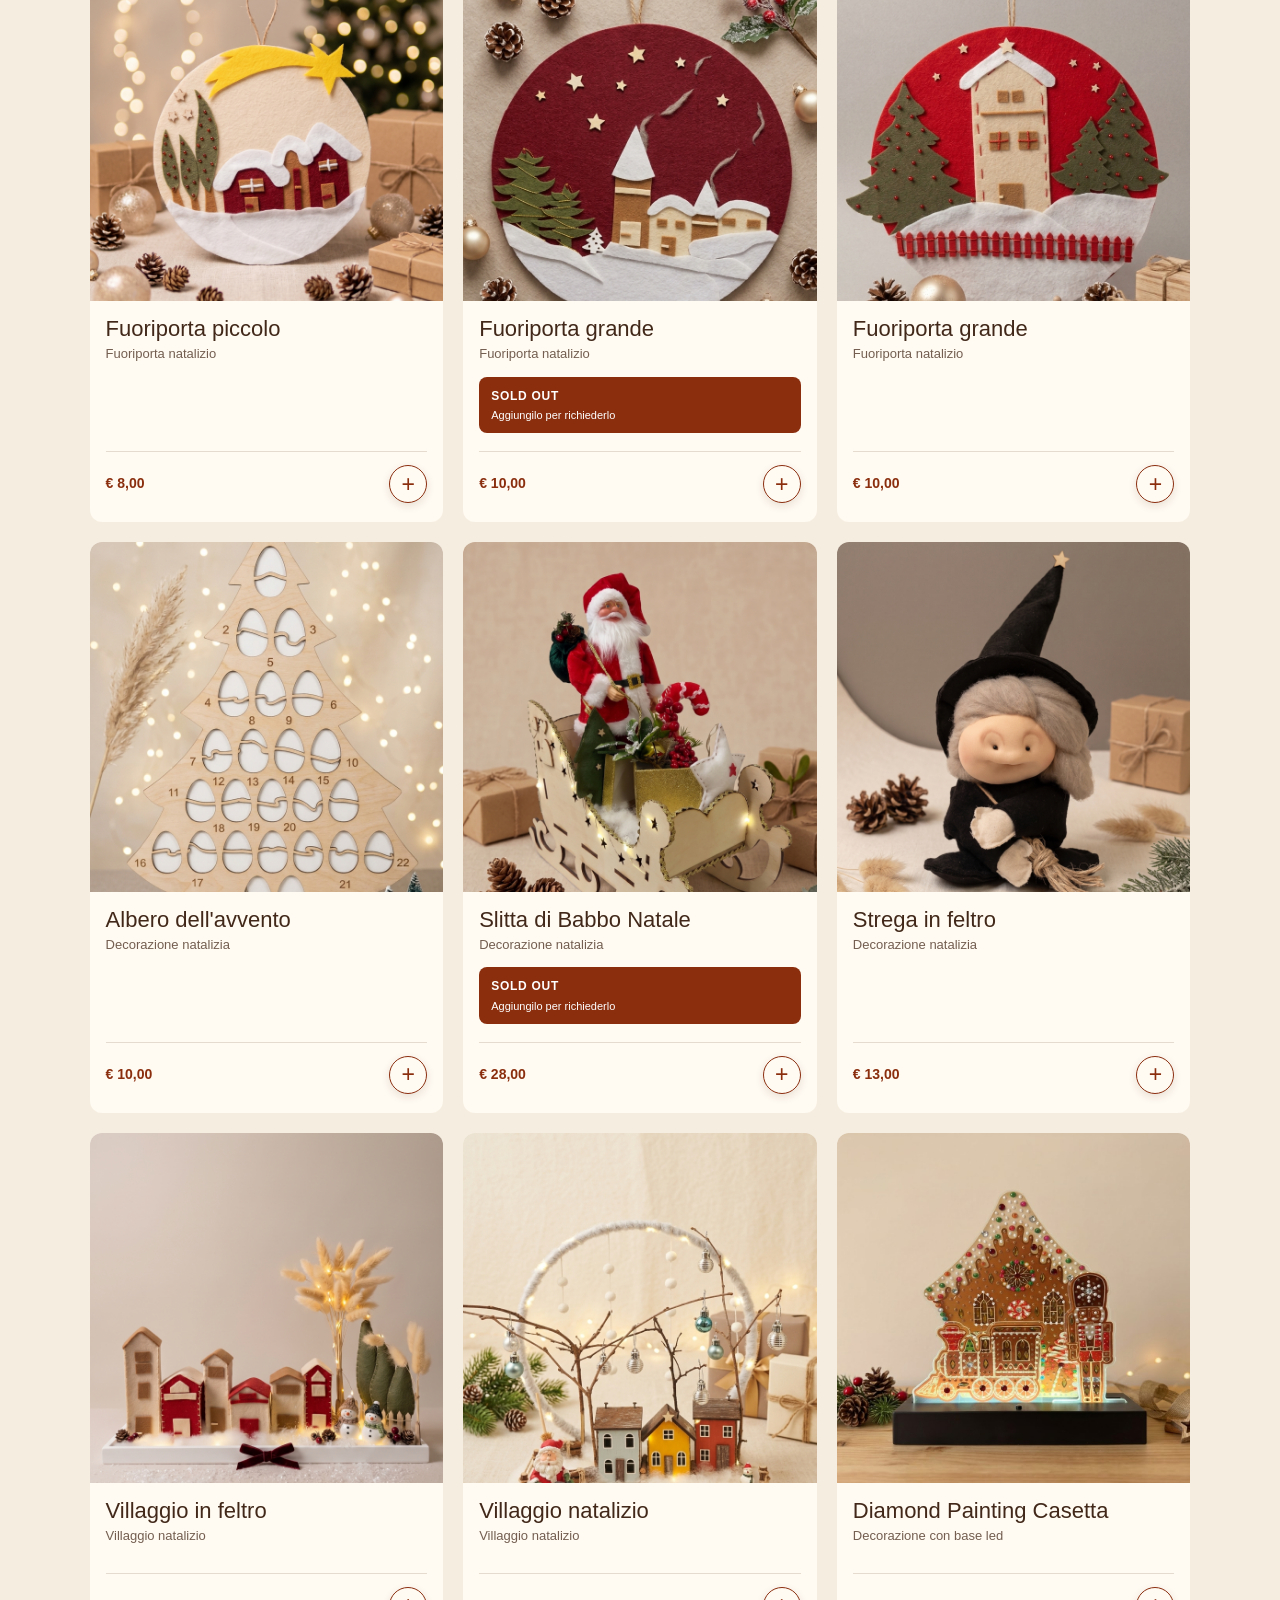
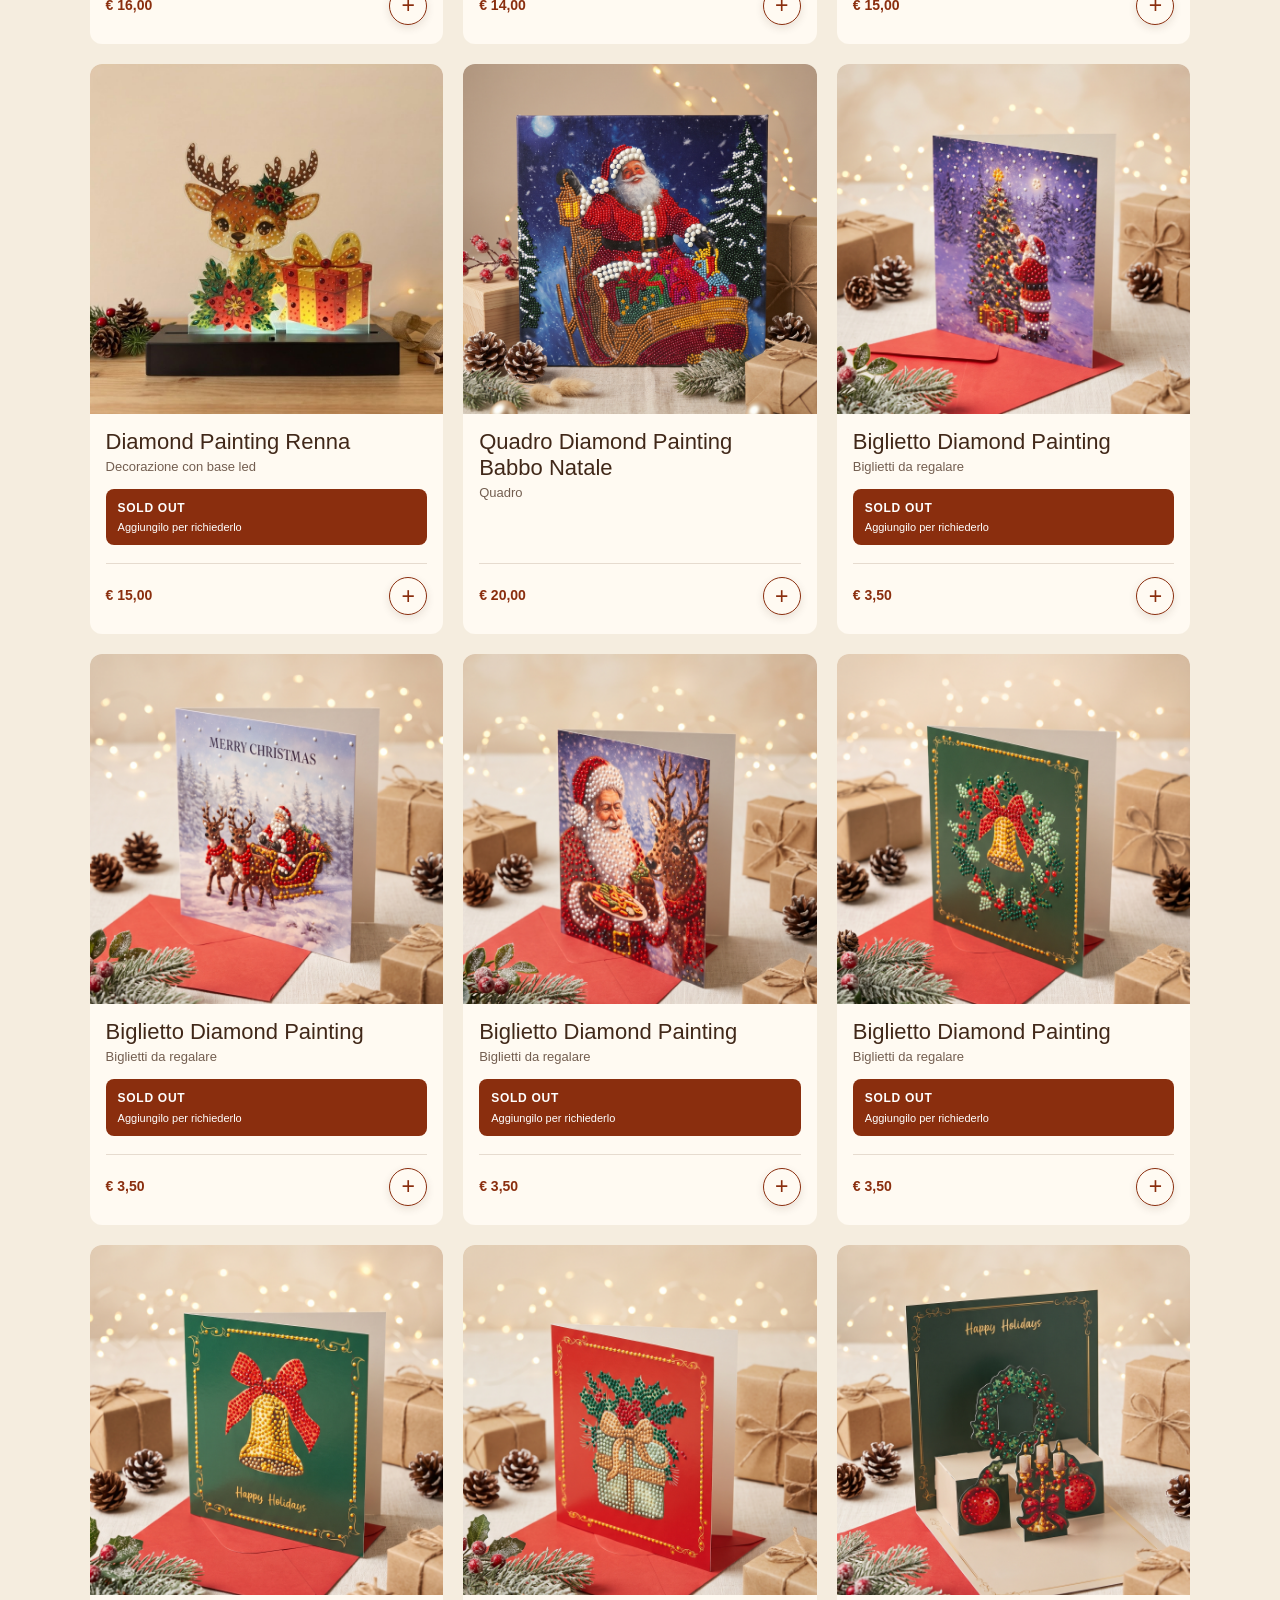
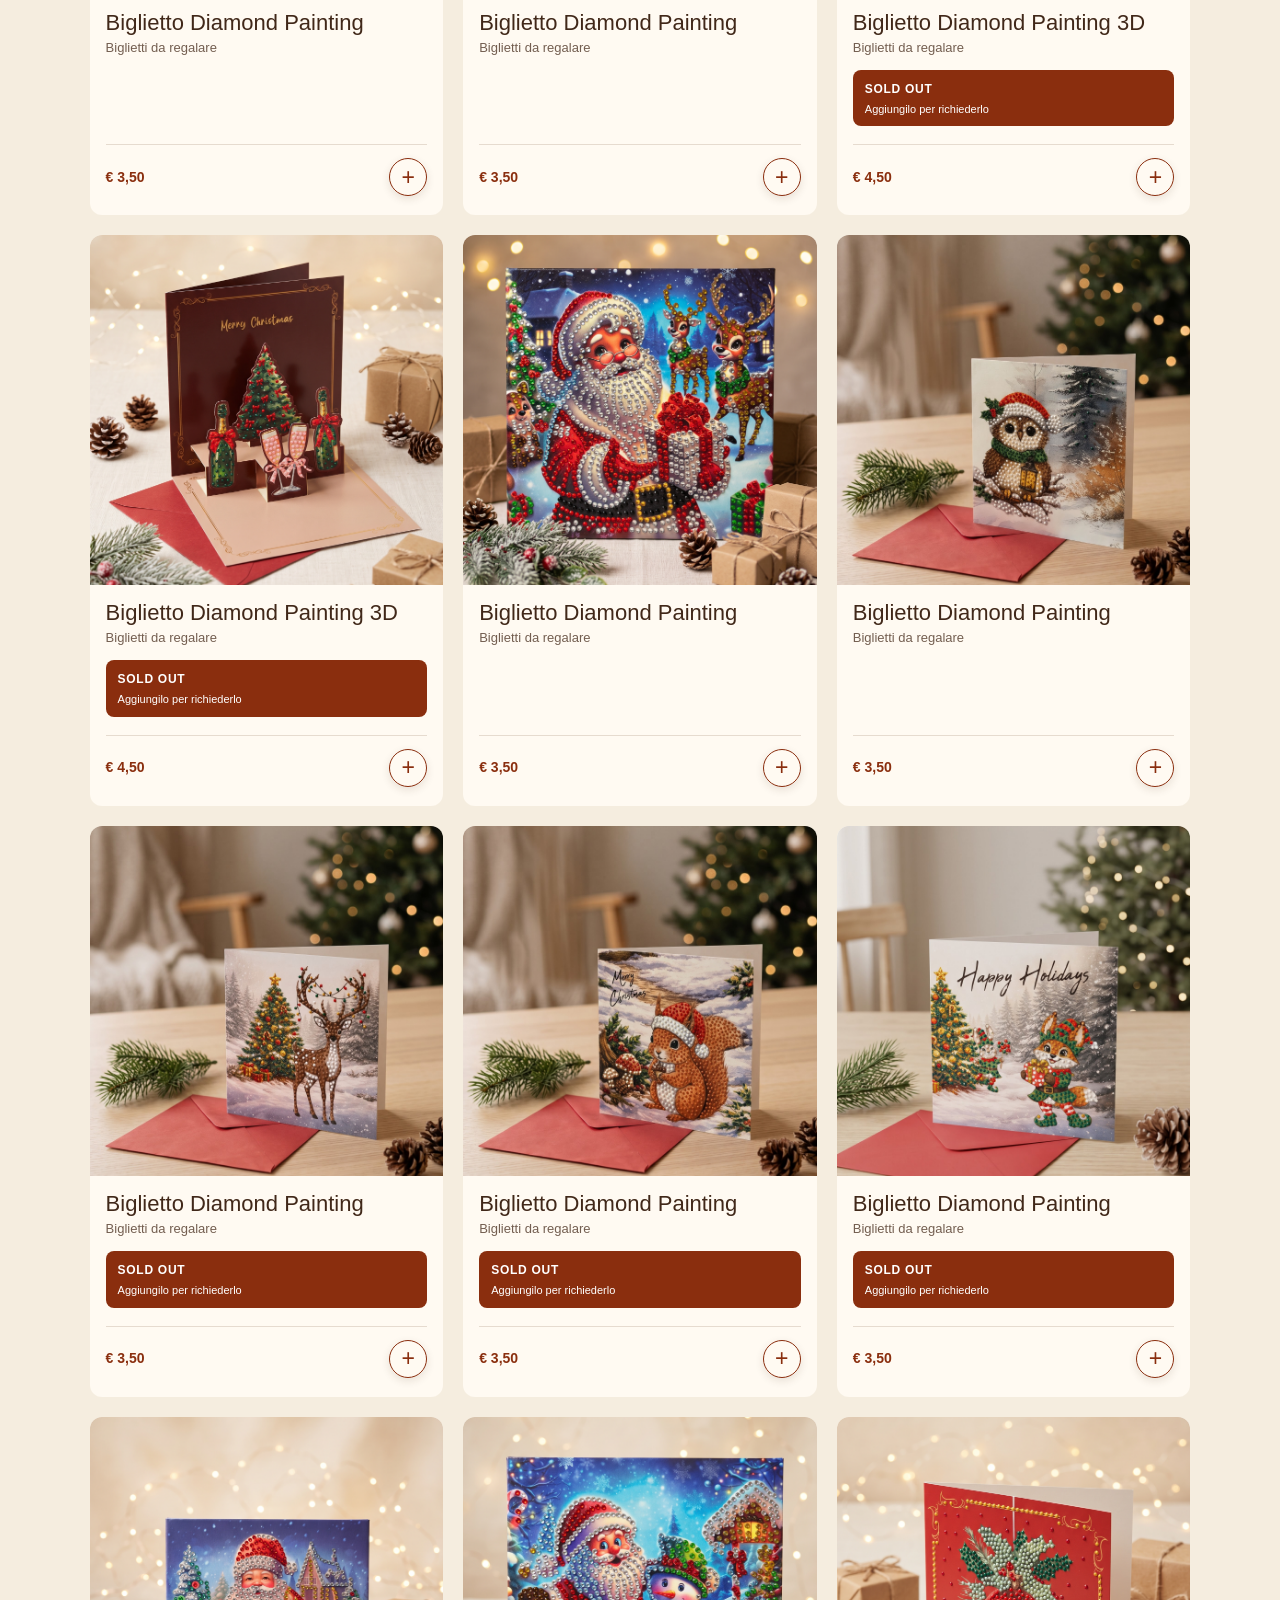
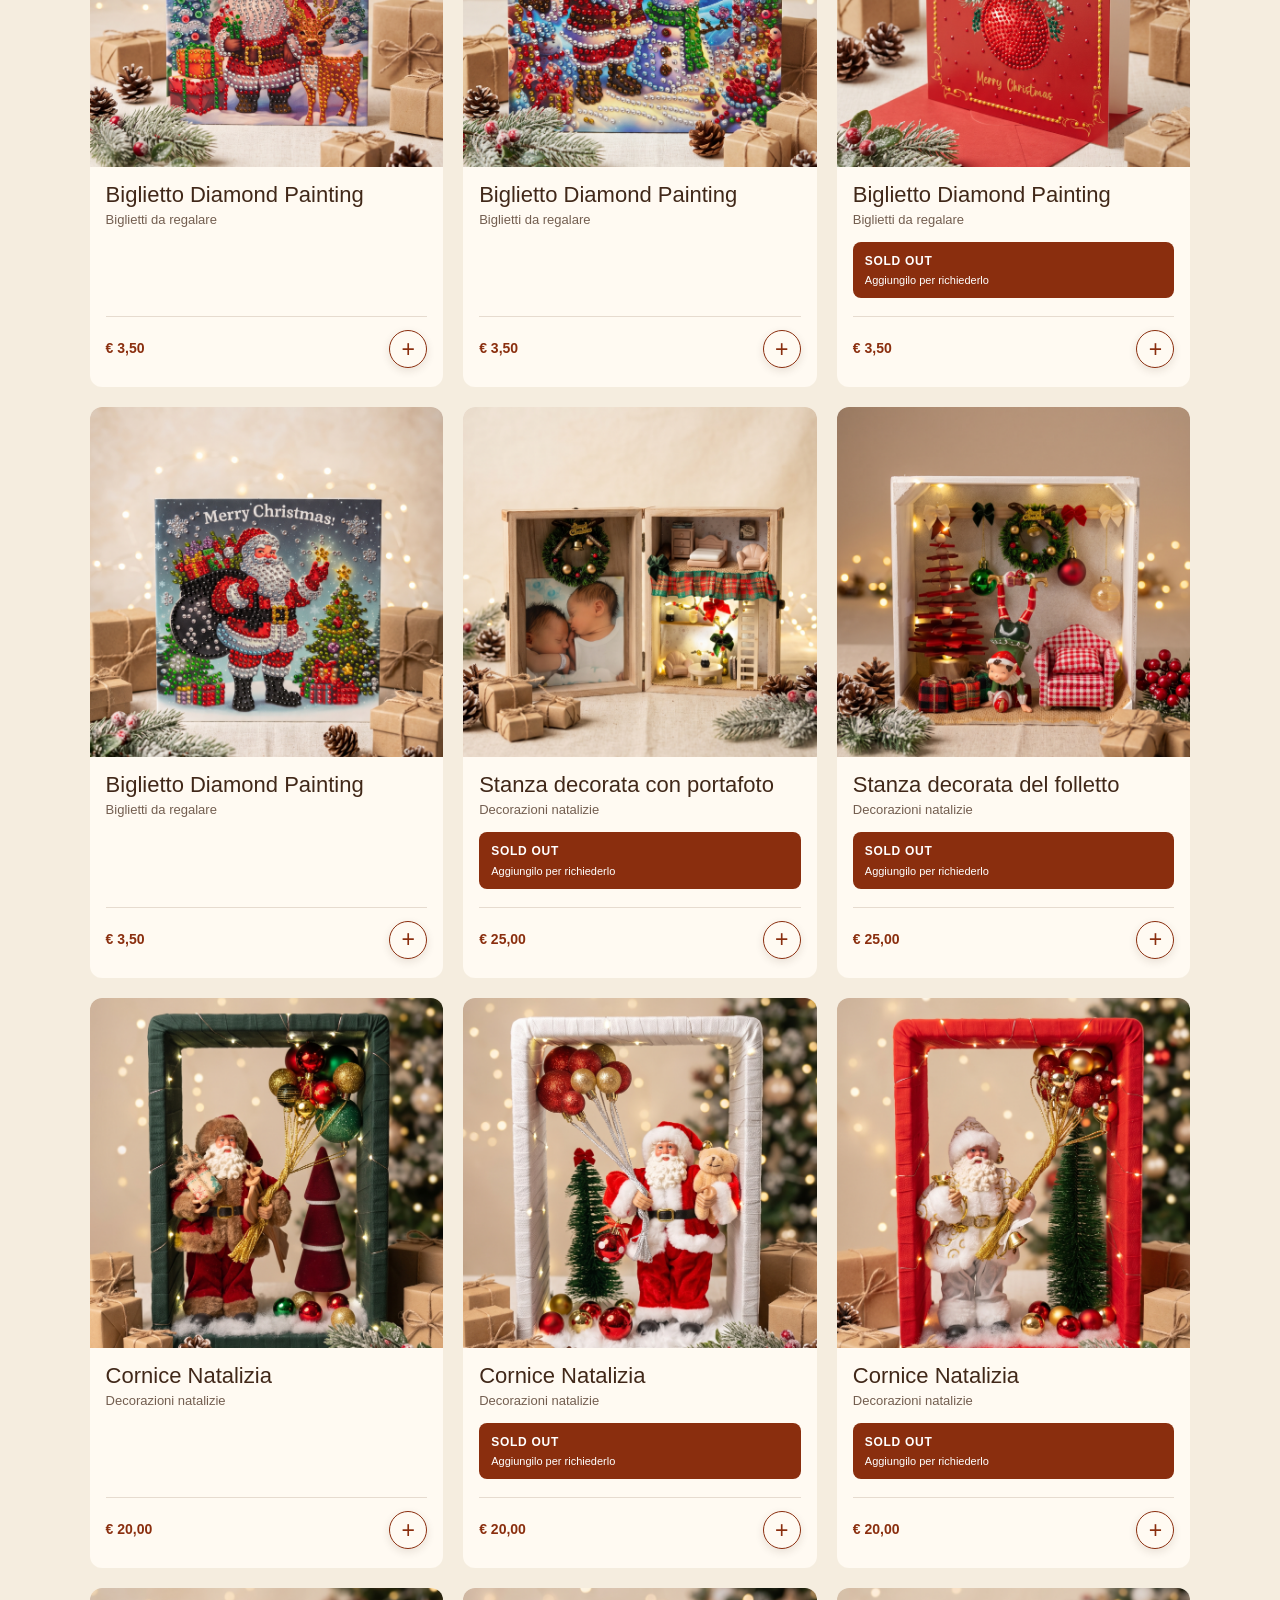
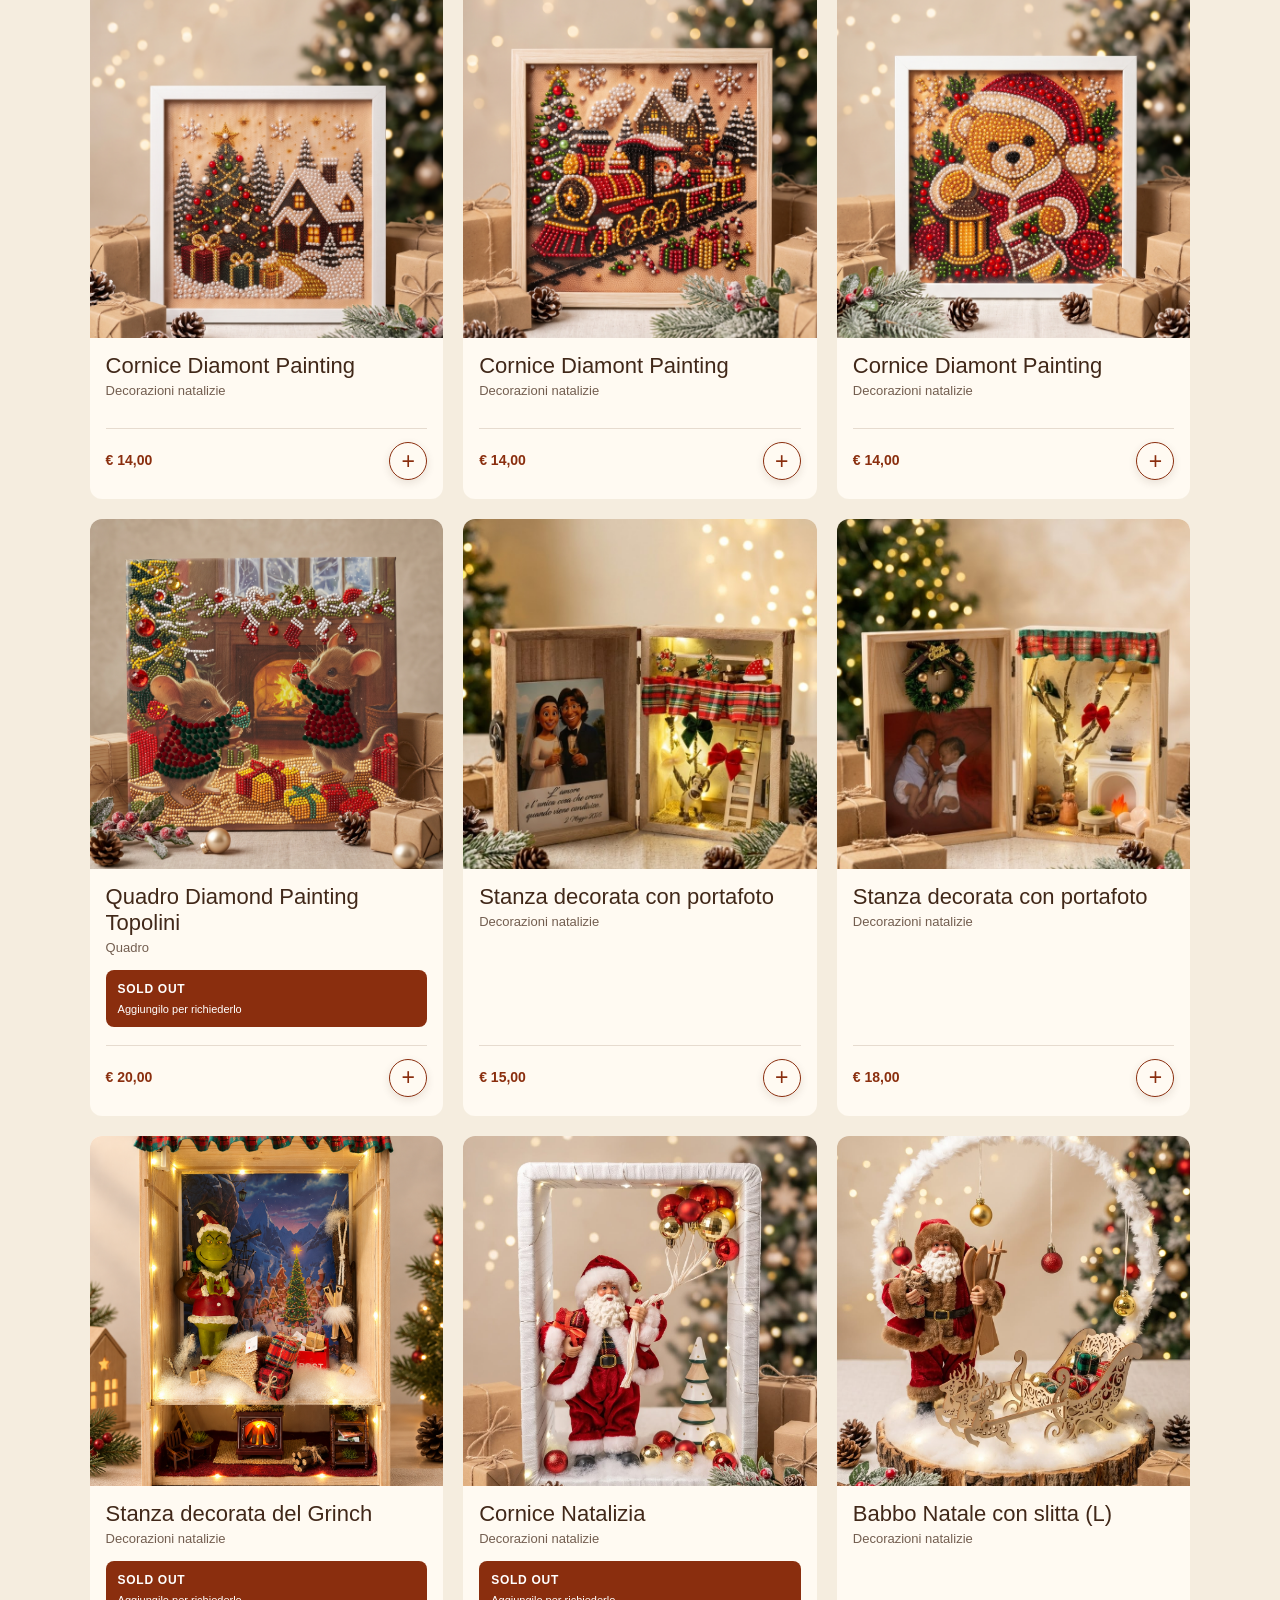
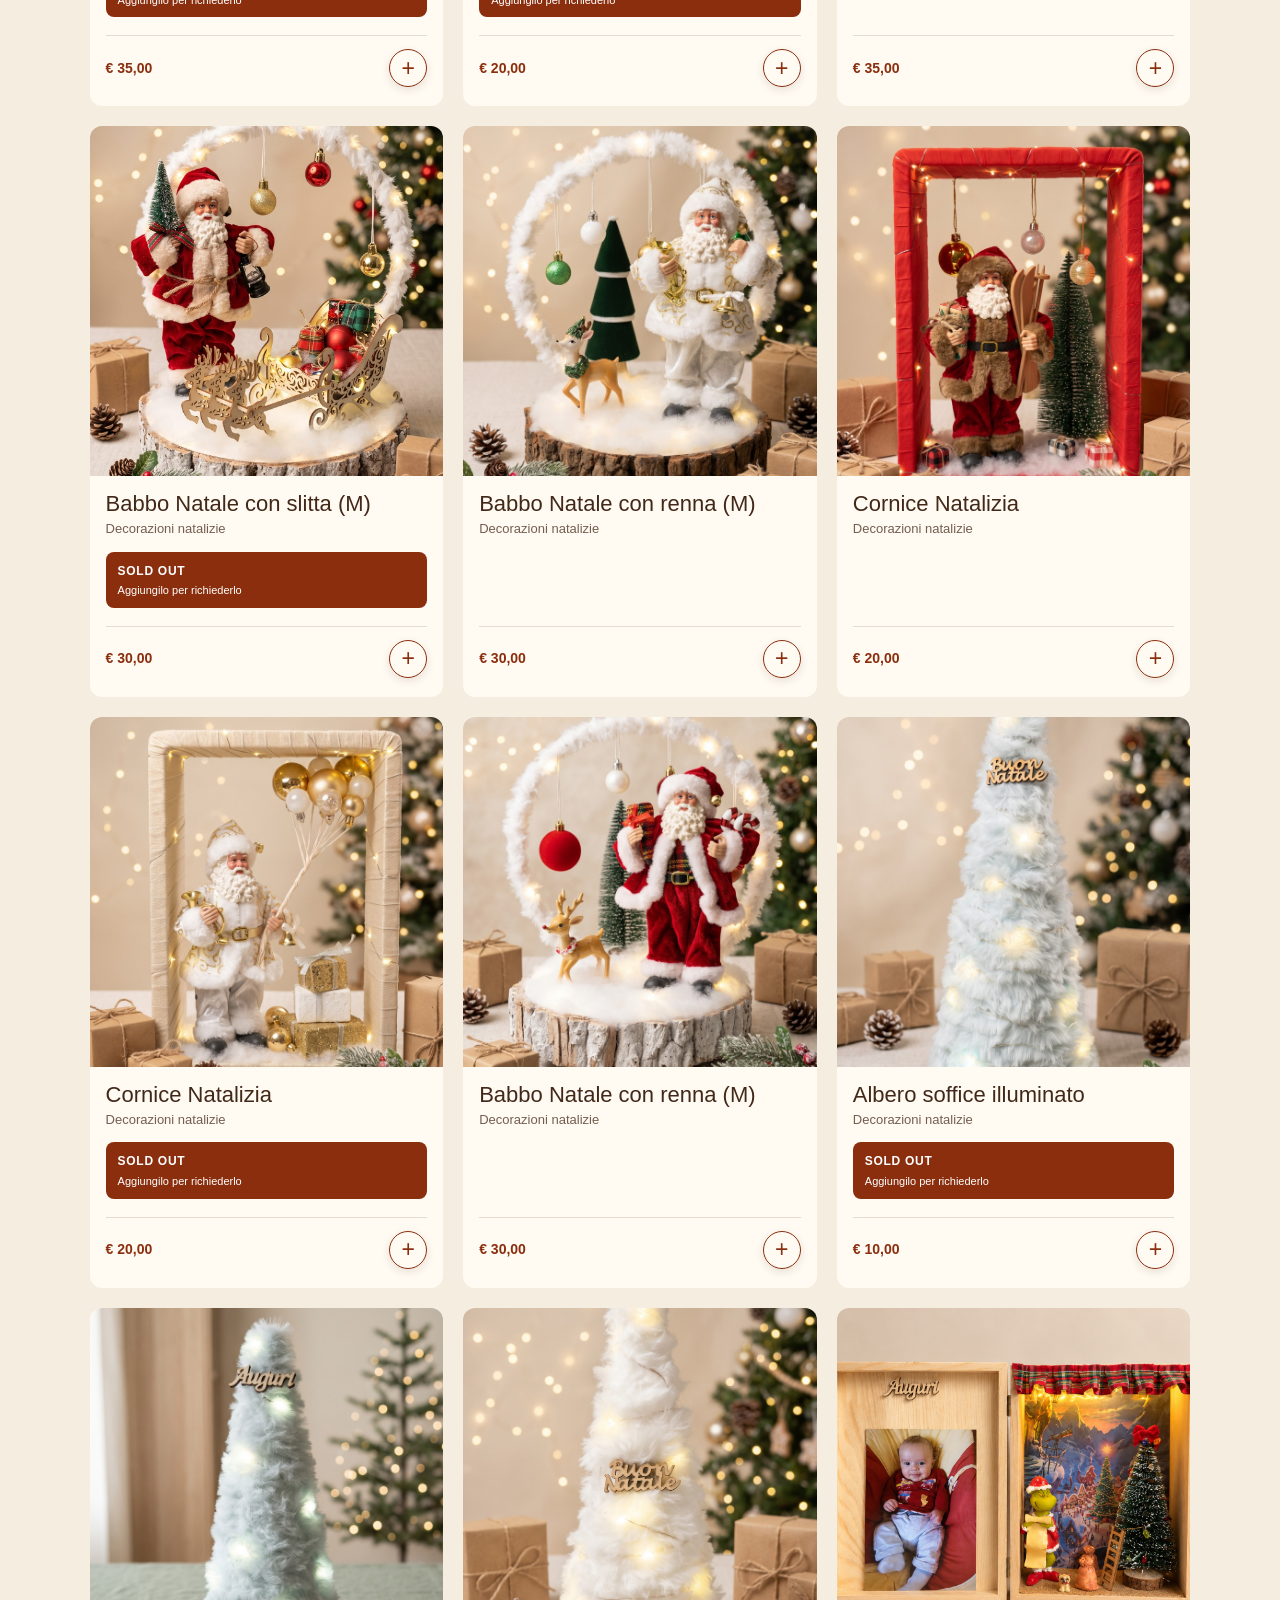
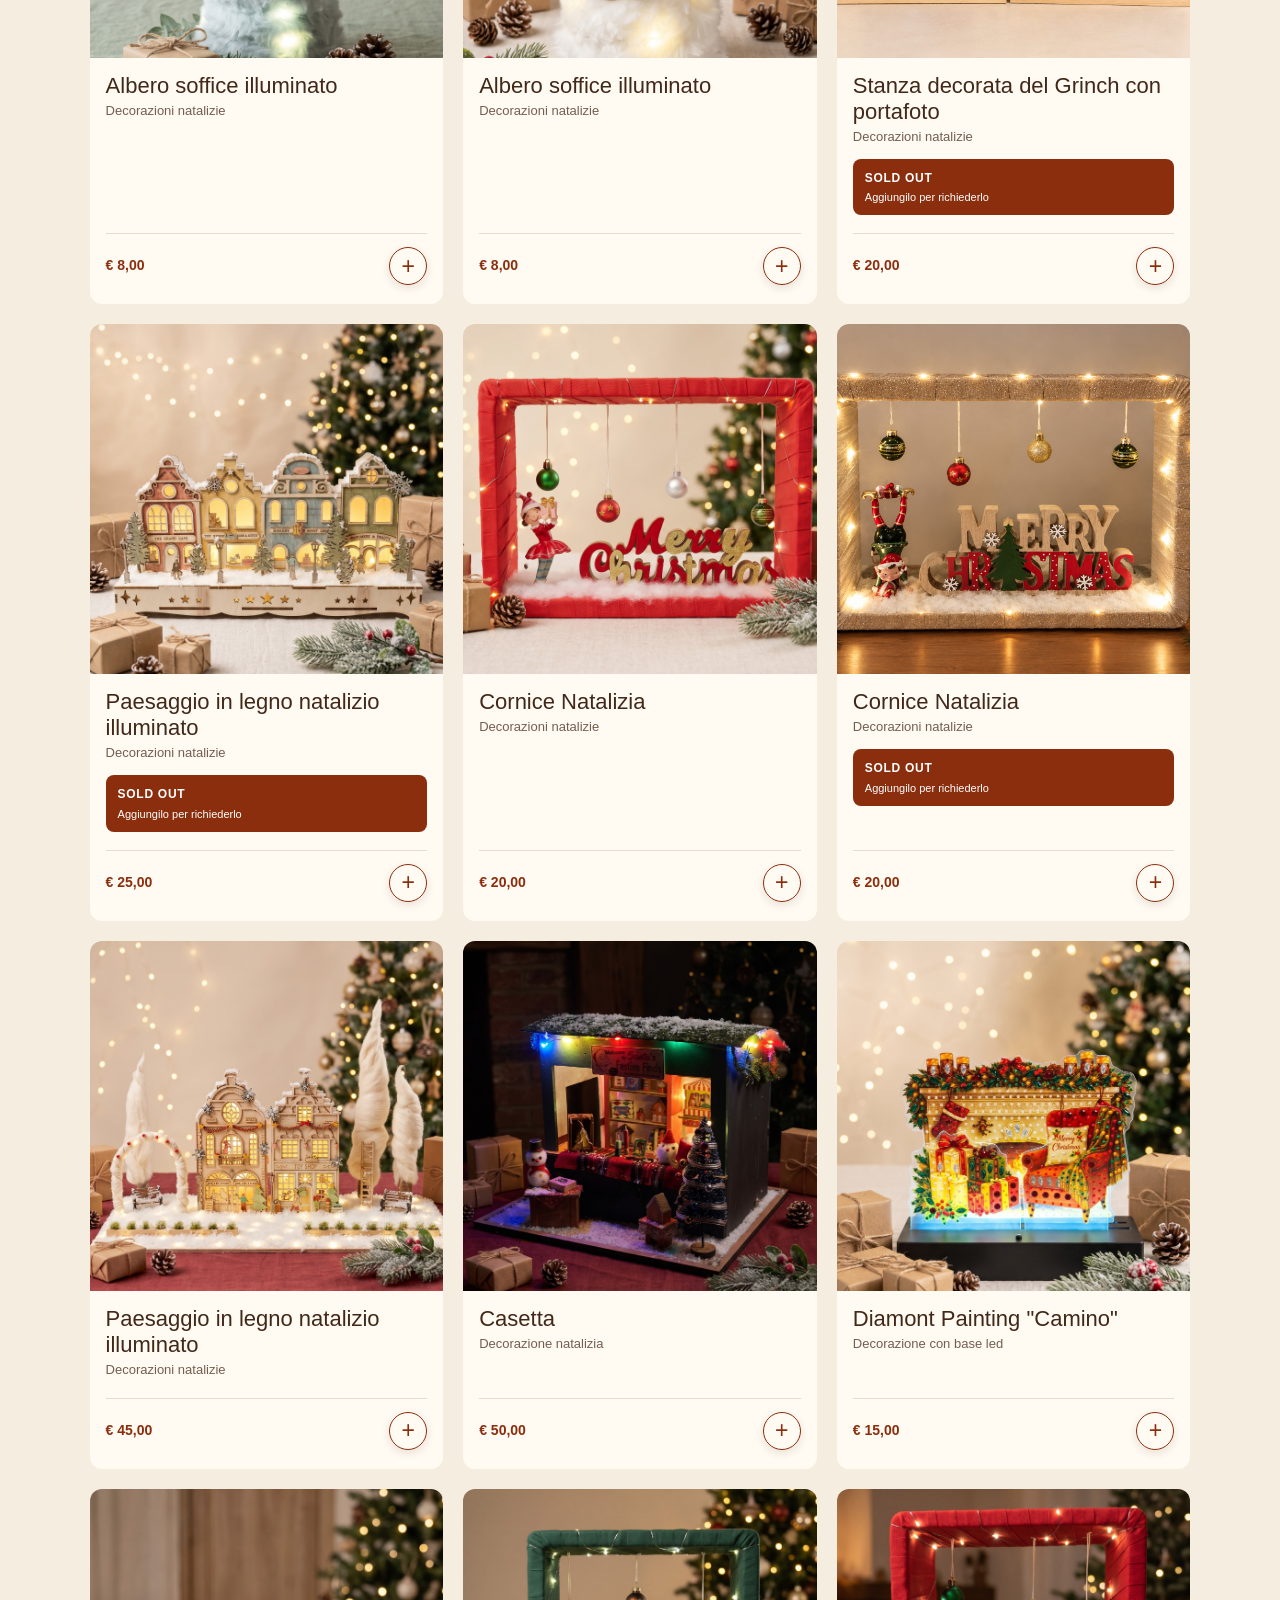
==== commit 93ee9e41: "nuovi prodotti + modifiche" ====
--- a/index.html
+++ b/index.html
@@ -40,7 +40,7 @@
     <link rel="preconnect" href="https://fonts.googleapis.com" />
     <link rel="preconnect" href="https://fonts.gstatic.com" crossorigin />
     <link href="https://fonts.googleapis.com/css2?family=Cormorant+Garamond:wght@500;600&family=DM+Sans:wght@400;500;600&family=Playfair+Display:ital,wght@0,500;0,600;1,500&display=swap" rel="stylesheet" />
-    <link rel="stylesheet" href="style.css" />
+    <link rel="stylesheet" href="style.css?v=20261115-4" />
     <style>.product-info .price{margin-top:7px;color:#8a2e0e;font-size:14px;font-weight:600}</style>
   </head>
   <body>
@@ -52,6 +52,12 @@
       </nav>
       <a class="wish-link" href="#wishlist">Wishlist <span id="wish-count">0</span></a>
     </header>
+
+    <div class="scroll-banner" id="scroll-banner" aria-live="polite">
+      <span>Mercatino di Natale</span>
+      <strong>13 dicembre</strong>
+      <span>Cernusco Lombardone</span>
+    </div>
 
     <main>
       <section class="hero" id="home">
@@ -83,13 +89,13 @@
         <div>
           <p class="eyebrow">Vieni a trovarci</p>
           <h2>Dove trovarci?</h2>
-          <p>A Dicembre saremo al mercatino di Cernusco Lombardone</p>
-          <p class="placeholder-address">Vicino alla stazione di<br />Cernusco Lombardone (LC)</p>
+          <p><strong>Sabato 13 dicembre</strong> saremo nel Comune di Cernusco Lombardone.</p>
+          <p class="placeholder-address">Mercatino natalizio<br />Comune di Cernusco Lombardone (LC)</p>
         </div>
         <div class="map-card">
           <iframe
-            title="Mappa della stazione di Cernusco Lombardone"
-            src="https://www.google.com/maps?q=Stazione%20di%20Cernusco%20Lombardone&output=embed"
+            title="Mappa del Comune di Cernusco Lombardone"
+            src="https://www.google.com/maps?q=Cernusco%20Lombardone%20Comune%20LC&output=embed"
             loading="lazy"
             referrerpolicy="no-referrer-when-downgrade"
             style="border:0; width:100%; height:100%; min-height:300px; border-radius:20px; filter:saturate(0.9) contrast(1.08);"
@@ -97,6 +103,7 @@
           ></iframe>
         </div>
       </section>
+
     </main>
     <dialog id="request-summary" class="request-summary" aria-labelledby="request-summary-title">
       <div class="request-summary-content">
@@ -139,7 +146,7 @@
       <p id="cookie-description">Usiamo strumenti tecnici per far funzionare wishlist e sito. Alcuni servizi esterni, come Google Maps, possono usare propri cookie. <a href="cookie-policy.html">Leggi la Cookie Policy</a>.</p>
       <div class="cookie-actions"><button class="cookie-accept" type="button" data-cookie-accept>Accetta</button><button class="cookie-reject" type="button" data-cookie-reject>Rifiuta</button></div>
     </aside>
-    <script src="script.js"></script>
+    <script src="script.js?v=20261115-3"></script>
     <script src="cookies.js"></script>
   </body>
 </html>
--- a/style.css
+++ b/style.css
@@ -18,7 +18,7 @@
 @media(max-width:760px){.product-grid{grid-template-columns:repeat(2,minmax(0,1fr))!important;gap:16px!important}.product-card{min-width:0}.product-info{padding:15px 14px 16px}.product-info h3{font-size:17px;line-height:1.2}.product-info p{font-size:12px}.wishlist-control .add{width:42px;height:42px}}
 .privacy-page{padding:90px 7vw 110px;max-width:900px;margin:auto}.privacy-content h1{font-family:'Playfair Display',serif;font-size:clamp(42px,6vw,72px);font-weight:500;letter-spacing:-.035em;line-height:1.08;margin:0 0 35px}.privacy-content h2{font-size:27px;margin:42px 0 12px}.privacy-content p,.privacy-content li{max-width:720px}.privacy-content ul{padding-left:22px}.privacy-content a,.privacy{color:var(--ginger)}.privacy-lead{font-size:18px;max-width:680px!important;margin-bottom:58px}.privacy{display:flex;align-items:flex-start;gap:9px}.privacy input{margin-top:5px;flex:0 0 auto}.privacy a{font-weight:600}.privacy-page+footer a,footer a{color:inherit}.privacy-page+footer{margin-top:0}.request-summary{width:min(560px,calc(100% - 32px));max-height:calc(100% - 32px);padding:0;border:0;background:transparent;color:var(--ink)}.request-summary::backdrop{background:rgba(65,40,25,.52)}.request-summary-content{position:relative;max-height:calc(100vh - 32px);overflow:auto;padding:34px;background:var(--paper);border:1px solid var(--line);box-shadow:0 20px 60px rgba(65,40,25,.25)}.request-summary h2{font-size:clamp(30px,5vw,44px);margin-bottom:14px}.request-summary-content>p:not(.eyebrow){margin:0 0 25px;color:#735e50}.request-summary-warning{margin:0 0 18px;color:var(--ginger);font:700 clamp(1.2rem,2vw,1.8rem)/1.35 'DM Sans',sans-serif;letter-spacing:-.02em}.request-summary-close{position:absolute;top:18px;right:18px;width:32px;height:32px;border:1px solid var(--line);border-radius:50%;background:transparent;color:var(--ginger);font-size:22px;line-height:1;cursor:pointer}.request-summary-section{padding-top:20px;border-top:1px solid var(--line);margin-top:20px}.request-summary-section h3{margin:0 0 10px;font-size:13px;text-transform:uppercase;letter-spacing:.08em}.request-summary-section ul{list-style:none;padding:0;margin:0}.request-summary-section li{display:flex;justify-content:space-between;gap:20px;padding:8px 0;border-bottom:1px solid var(--line);font-size:14px}.request-summary-total{display:flex;justify-content:space-between;margin:14px 0 0;font-weight:600}.request-summary-total strong{color:var(--ginger);font-size:19px}.request-summary-section dl{display:grid;grid-template-columns:auto 1fr;gap:7px 18px;margin:0;font-size:14px}.request-summary-section dt{color:#735e50}.request-summary-section dd{margin:0;overflow-wrap:anywhere}.request-summary-action{margin-top:27px}.request-summary-action span{font-size:20px}
 .preview-thumbnails{display:flex;gap:8px;margin-top:12px}.preview-thumbnails[hidden]{display:none}.preview-thumbnail{padding:3px;border:1px solid var(--line);background:var(--paper);cursor:pointer}.preview-thumbnail[aria-pressed="true"]{border:2px solid var(--ginger);padding:2px}.preview-thumbnail img{display:block;width:60px;height:60px;object-fit:cover}.preview-thumbnail:focus-visible{outline:3px solid var(--orange);outline-offset:3px}
-:root{--cream:#f5eddf;--paper:#fffaf2;--tan:#e9c98f;--ginger:#8a2e0e;--orange:#d88712;--ink:#412819;--line:rgba(101,57,28,.16)}*{box-sizing:border-box}html{scroll-behavior:smooth}body{margin:0;background:var(--cream);color:var(--ink);font-family:'DM Sans',sans-serif;font-size:16px;line-height:1.55}.topbar{height:86px;display:flex;align-items:center;justify-content:space-between;padding:9px 5vw;border-bottom:1px solid var(--line);background:rgba(245,237,223,.94);position:sticky;top:0;z-index:10;backdrop-filter:blur(12px)}.brand img{display:block;width:154px;height:68px;object-fit:contain}.topbar nav{display:flex;gap:28px}.topbar a{color:var(--ink);text-decoration:none;font-size:13px;font-weight:600}.wish-link{border:1px solid var(--ginger);padding:9px 15px;border-radius:30px}.wish-link span{margin-left:6px;background:var(--ginger);color:white;padding:1px 6px;border-radius:20px}.menu-toggle{display:none;border:0;background:transparent;font-size:25px;color:var(--ginger)}.hero{min-height:650px;display:grid;grid-template-columns:1fr 1fr;gap:5vw;align-items:center;max-width:1280px;margin:auto;padding:80px 7vw}.eyebrow{margin:0 0 13px;color:var(--ginger);font-size:11px;letter-spacing:.17em;text-transform:uppercase;font-weight:600}.hero h1,h2{font-family:'Playfair Display',serif;font-weight:500;letter-spacing:-.035em;line-height:1.08;margin:0}.hero h1{font-size:clamp(48px,5.8vw,80px)}em{color:var(--ginger)}.intro{max-width:410px;margin:28px 0 33px;font-size:17px}.button{background:var(--ginger);display:inline-flex;align-items:center;gap:27px;color:white!important;text-decoration:none;padding:14px 19px;border:0;border-radius:3px;font:600 13px 'DM Sans',sans-serif;cursor:pointer}.button span{font-size:20px;font-weight:400}.hero-visual{position:relative;padding:42px 0 18px 40px}.hero-visual img{display:block;width:100%;height:470px;object-fit:cover;position:relative;z-index:1;border-radius:170px 170px 5px 5px}.sun{position:absolute;width:380px;height:380px;border-radius:50%;background:var(--tan);top:5px;left:0}.image-note{position:absolute;z-index:2;left:0;bottom:0;background:var(--paper);padding:12px 16px;margin:0;font-family:'Playfair Display',serif;font-style:italic;font-size:14px}.section{padding:105px 7vw;max-width:1280px;margin:auto}.gallery{border-top:1px solid var(--line)}.section-heading{display:flex;align-items:end;justify-content:space-between;gap:30px;margin-bottom:46px}.section-heading h2,.story h2,.contact-band h2,.where h2{font-size:clamp(39px,4vw,58px)}.section-heading>p{max-width:315px;margin:0;color:#735e50;font-size:14px}.product-grid{display:grid;grid-template-columns:repeat(3,1fr);gap:20px}.product-card{background:var(--paper);position:relative;padding-bottom:19px}.product-card img{width:100%;height:350px;display:block;object-fit:cover}.product-info{display:flex;justify-content:space-between;align-items:center;padding:15px 16px 0}.product-info h3{font:500 22px 'Playfair Display',serif;margin:0}.product-info p{font-size:13px;color:#735e50;margin:2px 0 0}.add{border:1px solid var(--ginger);color:var(--ginger);background:transparent;border-radius:50%;width:38px;height:38px;font-size:22px;cursor:pointer}.add:hover{background:var(--ginger);color:white}.story{display:grid;grid-template-columns:1fr 1fr;background:#e7c990;align-items:stretch}.story-image img{width:100%;height:100%;min-height:480px;object-fit:cover;display:block}.story-copy{padding:12% 15%;align-self:center}.story-copy p:not(.eyebrow){max-width:360px;font-size:17px}.wishlist{background:var(--paper);max-width:none;padding-left:max(7vw,calc((100vw - 1140px)/2));padding-right:max(7vw,calc((100vw - 1140px)/2))}.wishlist-layout{display:grid;grid-template-columns:1.05fr .95fr;gap:45px}.wishlist-card,.booking-form{border:1px solid var(--line);padding:26px;background:#fffdf9}.wishlist-items{min-height:212px}.empty{color:#735e50;text-align:center;padding:58px 0}.wish-row{display:grid;grid-template-columns:54px 1fr auto;gap:13px;align-items:center;padding:9px 0;border-bottom:1px solid var(--line)}.wish-row img{width:54px;height:54px;object-fit:cover;border-radius:50%}.wish-row strong{font-family:'Playfair Display',serif;font-weight:500}.wish-row button{border:0;background:transparent;color:var(--ginger);cursor:pointer;font-size:19px}.wishlist-total{display:flex;justify-content:space-between;padding-top:18px;margin-top:9px;font-size:14px}.wishlist-total strong{font-size:19px;color:var(--ginger)}.booking-form h3{font:500 27px 'Playfair Display',serif;margin:0}.booking-form>p{font-size:13px;color:#735e50;margin:3px 0 18px}.booking-form label{display:block;font-size:12px;font-weight:600;margin:12px 0}.booking-form small{font-weight:400}.booking-form input:not([type=checkbox]),textarea{display:block;width:100%;margin-top:5px;border:1px solid #d6c7b3;background:#fffaf2;padding:10px;font:14px 'DM Sans',sans-serif;color:var(--ink);border-radius:2px}.booking-form textarea{resize:vertical}.booking-form .privacy{display:flex;gap:8px;align-items:start;font-size:11px;font-weight:400}.privacy input{margin-top:3px}.button-dark{width:100%;justify-content:space-between}.form-status{min-height:18px!important;color:var(--ginger)!important}.contact-band{text-align:center;background:var(--ginger);color:var(--cream);padding:105px 20px}.contact-band .eyebrow{color:#f2cf8e}.contact-band h2{margin-bottom:28px}.contact-band a{color:white;font:500 clamp(22px,3vw,38px) 'Playfair Display',serif;text-decoration:none;border-bottom:1px solid #d99b65}.contact-band a span{font-family:'DM Sans',sans-serif}.where{display:grid;grid-template-columns:1.1fr .9fr;gap:60px;align-items:center}.where>div>p:not(.eyebrow){font-size:17px;max-width:390px}.placeholder-address{font-size:13px!important;color:#7c6453;padding:12px;border-left:2px solid var(--orange)}.map-card{min-height:300px;background:var(--tan);display:flex;flex-direction:column;justify-content:center;align-items:center;text-align:center;position:relative;overflow:hidden}.map-card:before,.map-card:after{content:'';position:absolute;border:1px solid rgba(138,46,14,.25);width:500px;height:150px;border-radius:50%;transform:rotate(-22deg)}.map-card:after{transform:rotate(30deg)}.map-card>*{z-index:1}.map-card span{font-size:34px;color:var(--ginger)}.map-card p{font:italic 28px 'Playfair Display',serif;margin:7px}footer{padding:42px 7vw;display:flex;align-items:center;justify-content:space-between;gap:25px;border-top:1px solid var(--line);font-size:12px;color:#735e50}footer img{width:125px;height:52px;object-fit:contain}@media(max-width:760px){.topbar{height:73px;padding:5px 5vw}.brand img{width:125px;height:58px}.menu-toggle{display:block}.topbar nav{display:none;position:absolute;left:0;right:0;top:73px;background:var(--cream);padding:20px 5vw;flex-direction:column;gap:16px;border-bottom:1px solid var(--line)}.topbar nav.open{display:flex}.wish-link{font-size:11px!important;padding:7px 9px}.hero{grid-template-columns:1fr;padding:55px 7vw 65px;gap:37px;min-height:auto}.hero-visual{padding-left:25px}.hero-visual img{height:380px}.sun{width:290px;height:290px}.section{padding:70px 7vw}.section-heading{display:block;margin-bottom:30px}.section-heading>p{margin-top:16px}.product-grid{grid-template-columns:1fr 1fr;gap:11px}.product-card img{height:230px}.product-info{padding:11px 11px 0}.product-info h3{font-size:17px}.product-info p{font-size:11px}.add{width:33px;height:33px}.story{grid-template-columns:1fr}.story-image img{min-height:320px}.story-copy{padding:65px 7vw}.wishlist-layout,.where{grid-template-columns:1fr;gap:25px}.contact-band{padding:75px 20px}footer{display:grid;grid-template-columns:1fr 1fr}footer img{grid-row:span 2}.map-card{min-height:250px}}@media(max-width:390px){.product-grid{grid-template-columns:1fr}.product-card img{height:290px}}
+:root{--cream:#f5eddf;--paper:#fffaf2;--tan:#e9c98f;--ginger:#8a2e0e;--orange:#d88712;--ink:#412819;--line:rgba(101,57,28,.16)}*{box-sizing:border-box}html{scroll-behavior:smooth}body{margin:0;background:var(--cream);color:var(--ink);font-family:'DM Sans',sans-serif;font-size:16px;line-height:1.55}.topbar{height:86px;display:flex;align-items:center;justify-content:space-between;padding:9px 5vw;border-bottom:1px solid var(--line);background:rgba(245,237,223,.94);position:sticky;top:0;z-index:10;backdrop-filter:blur(12px)}.brand img{display:block;width:154px;height:68px;object-fit:contain}.topbar nav{display:flex;gap:28px}.topbar a{color:var(--ink);text-decoration:none;font-size:13px;font-weight:600}.wish-link{border:1px solid var(--ginger);padding:9px 15px;border-radius:30px}.wish-link span{margin-left:6px;background:var(--ginger);color:white;padding:1px 6px;border-radius:20px}.menu-toggle{display:none;border:0;background:transparent;font-size:25px;color:var(--ginger)}.scroll-banner{position:sticky;top:86px;z-index:9;display:flex;align-items:center;justify-content:center;gap:16px;padding:12px 20px;max-width:920px;width:calc(100% - 28px);margin:12px auto 0;border:1px solid rgba(112,20,12,.28);border-radius:18px;background:linear-gradient(180deg,#bb2d1a 0%,#a71f12 100%);color:#fffaf3;box-shadow:0 8px 18px rgba(131,34,20,.22),inset 0 1px 0 rgba(255,255,255,.18);font-size:11px;letter-spacing:.12em;text-transform:uppercase;font-weight:700;transition:transform .35s ease,opacity .35s ease,visibility .35s ease;overflow:hidden}.scroll-banner::before,.scroll-banner::after{content:'';position:absolute;inset:6px 10px 6px 10px;border:1px solid rgba(255,255,255,.12);border-radius:12px;pointer-events:none}.scroll-banner::after{inset:auto 18px 8px 18px;height:2px;background:rgba(255,255,255,.16)}.scroll-banner span,.scroll-banner strong{position:relative;z-index:1}.scroll-banner strong{display:inline-flex;align-items:center;justify-content:center;padding:7px 12px;border-radius:12px;background:rgba(255,255,255,.08);border:1px solid rgba(255,255,255,.28);font-size:15px;letter-spacing:.08em;text-shadow:0 2px 8px rgba(0,0,0,.18)}.scroll-banner.hidden{transform:translateY(-120%);opacity:0;visibility:hidden}.hero{min-height:650px;display:grid;grid-template-columns:1fr 1fr;gap:5vw;align-items:center;max-width:1280px;margin:auto;padding:80px 7vw}.eyebrow{margin:0 0 13px;color:var(--ginger);font-size:11px;letter-spacing:.17em;text-transform:uppercase;font-weight:600}.hero h1,h2{font-family:'Playfair Display',serif;font-weight:500;letter-spacing:-.035em;line-height:1.08;margin:0}.hero h1{font-size:clamp(48px,5.8vw,80px)}em{color:var(--ginger)}.intro{max-width:410px;margin:28px 0 33px;font-size:17px}.button{background:var(--ginger);display:inline-flex;align-items:center;gap:27px;color:white!important;text-decoration:none;padding:14px 19px;border:0;border-radius:3px;font:600 13px 'DM Sans',sans-serif;cursor:pointer}.button span{font-size:20px;font-weight:400}.hero-visual{position:relative;padding:42px 0 18px 40px}.hero-visual img{display:block;width:100%;height:470px;object-fit:cover;position:relative;z-index:1;border-radius:170px 170px 5px 5px}.sun{position:absolute;width:380px;height:380px;border-radius:50%;background:var(--tan);top:5px;left:0}.image-note{position:absolute;z-index:2;left:0;bottom:0;background:var(--paper);padding:12px 16px;margin:0;font-family:'Playfair Display',serif;font-style:italic;font-size:14px}.section{padding:105px 7vw;max-width:1280px;margin:auto}.gallery{border-top:1px solid var(--line)}@keyframes bannerGlow{0%,100%{transform:translateX(-36%) scale(1)}50%{transform:translateX(-30%) scale(1.12)}}@keyframes bannerFloat{0%{transform:translateY(0) scale(1)}100%{transform:translateY(-2px) scale(1.01)}}@keyframes badgePulse{0%,100%{transform:scale(1);box-shadow:0 0 0 rgba(255,255,255,0)}50%{transform:scale(1.05);box-shadow:0 0 18px rgba(255,241,203,.55)}}.section-heading{display:flex;align-items:end;justify-content:space-between;gap:30px;margin-bottom:46px}.section-heading h2,.story h2,.contact-band h2,.where h2{font-size:clamp(39px,4vw,58px)}.section-heading>p{max-width:315px;margin:0;color:#735e50;font-size:14px}.product-grid{display:grid;grid-template-columns:repeat(3,1fr);gap:20px}.product-card{background:var(--paper);position:relative;padding-bottom:19px}.product-card img{width:100%;height:350px;display:block;object-fit:cover}.product-info{display:flex;justify-content:space-between;align-items:center;padding:15px 16px 0}.product-info h3{font:500 22px 'Playfair Display',serif;margin:0}.product-info p{font-size:13px;color:#735e50;margin:2px 0 0}.add{border:1px solid var(--ginger);color:var(--ginger);background:transparent;border-radius:50%;width:38px;height:38px;font-size:22px;cursor:pointer}.add:hover{background:var(--ginger);color:white}.story{display:grid;grid-template-columns:1fr 1fr;background:#e7c990;align-items:stretch}.story-image img{width:100%;height:100%;min-height:480px;object-fit:cover;display:block}.story-copy{padding:12% 15%;align-self:center}.story-copy p:not(.eyebrow){max-width:360px;font-size:17px}.wishlist{background:var(--paper);max-width:none;padding-left:max(7vw,calc((100vw - 1140px)/2));padding-right:max(7vw,calc((100vw - 1140px)/2))}.wishlist-layout{display:grid;grid-template-columns:1.05fr .95fr;gap:45px}.wishlist-card,.booking-form{border:1px solid var(--line);padding:26px;background:#fffdf9}.wishlist-items{min-height:212px}.empty{color:#735e50;text-align:center;padding:58px 0}.wish-row{display:grid;grid-template-columns:54px 1fr auto;gap:13px;align-items:center;padding:9px 0;border-bottom:1px solid var(--line)}.wish-row img{width:54px;height:54px;object-fit:cover;border-radius:50%}.wish-row strong{font-family:'Playfair Display',serif;font-weight:500}.wish-row button{border:0;background:transparent;color:var(--ginger);cursor:pointer;font-size:19px}.wishlist-total{display:flex;justify-content:space-between;padding-top:18px;margin-top:9px;font-size:14px}.wishlist-total strong{font-size:19px;color:var(--ginger)}.booking-form h3{font:500 27px 'Playfair Display',serif;margin:0}.booking-form>p{font-size:13px;color:#735e50;margin:3px 0 18px}.booking-form label{display:block;font-size:12px;font-weight:600;margin:12px 0}.booking-form small{font-weight:400}.booking-form input:not([type=checkbox]),textarea{display:block;width:100%;margin-top:5px;border:1px solid #d6c7b3;background:#fffaf2;padding:10px;font:14px 'DM Sans',sans-serif;color:var(--ink);border-radius:2px}.booking-form textarea{resize:vertical}.booking-form .privacy{display:flex;gap:8px;align-items:start;font-size:11px;font-weight:400}.privacy input{margin-top:3px}.button-dark{width:100%;justify-content:space-between}.form-status{min-height:18px!important;color:var(--ginger)!important}.contact-band{text-align:center;background:var(--ginger);color:var(--cream);padding:105px 20px}.contact-band .eyebrow{color:#f2cf8e}.contact-band h2{margin-bottom:28px}.contact-band a{color:white;font:500 clamp(22px,3vw,38px) 'Playfair Display',serif;text-decoration:none;border-bottom:1px solid #d99b65}.contact-band a span{font-family:'DM Sans',sans-serif}.where{display:grid;grid-template-columns:1.1fr .9fr;gap:60px;align-items:center}.where>div>p:not(.eyebrow){font-size:17px;max-width:390px}.placeholder-address{font-size:13px!important;color:#7c6453;padding:12px;border-left:2px solid var(--orange)}.map-card{min-height:300px;background:var(--tan);display:flex;flex-direction:column;justify-content:center;align-items:center;text-align:center;position:relative;overflow:hidden}.map-card:before,.map-card:after{content:'';position:absolute;border:1px solid rgba(138,46,14,.25);width:500px;height:150px;border-radius:50%;transform:rotate(-22deg)}.map-card:after{transform:rotate(30deg)}.map-card>*{z-index:1}.map-card span{font-size:34px;color:var(--ginger)}.map-card p{font:italic 28px 'Playfair Display',serif;margin:7px}.event-banner{padding:34px 7vw 42px;display:flex;align-items:center;justify-content:center;gap:24px;position:relative;background:linear-gradient(135deg,#f6ead4,#f2cf8e);border-top:1px solid rgba(138,46,14,.15);border-bottom:1px solid rgba(138,46,14,.15);overflow:hidden}.event-banner:before{content:'';position:absolute;inset:auto -5% -40% auto;width:260px;height:260px;border-radius:50%;background:rgba(255,255,255,.15);animation:floatBadge 9s ease-in-out infinite}.event-badge{position:relative;z-index:1;background:var(--ginger);color:#fff;padding:18px 24px;border-radius:999px;font-weight:700;letter-spacing:.08em;text-transform:uppercase;font-size:12px;box-shadow:0 14px 30px rgba(138,46,14,.18);animation:pulseBadge 2.2s ease-in-out infinite}.event-copy{position:relative;z-index:1;text-align:center}.event-copy .eyebrow{margin-bottom:8px;font-size:10px}.event-copy h2{font-size:clamp(28px,3.2vw,48px);margin:0}.event-copy p{margin:8px 0 0;font-size:17px;color:#4d3328}@keyframes pulseBadge{0%,100%{transform:scale(1);box-shadow:0 10px 20px rgba(138,46,14,.16)}50%{transform:scale(1.05);box-shadow:0 18px 30px rgba(138,46,14,.22)}}@keyframes floatBadge{0%,100%{transform:translateY(0) scale(1)}50%{transform:translateY(-18px) scale(1.04)}}footer{padding:42px 7vw;display:flex;align-items:center;justify-content:space-between;gap:25px;border-top:1px solid var(--line);font-size:12px;color:#735e50}footer img{width:125px;height:52px;object-fit:contain}@media(max-width:760px){.topbar{height:73px;padding:5px 5vw}.brand img{width:125px;height:58px}.menu-toggle{display:block}.topbar nav{display:none;position:absolute;left:0;right:0;top:73px;background:var(--cream);padding:20px 5vw;flex-direction:column;gap:16px;border-bottom:1px solid var(--line)}.topbar nav.open{display:flex}.wish-link{font-size:11px!important;padding:7px 9px}.scroll-banner{top:73px;gap:10px;padding:10px 14px;font-size:9px;letter-spacing:.09em;border-radius:18px}.scroll-banner strong{font-size:12px}.hero{grid-template-columns:1fr;padding:55px 7vw 65px;gap:37px;min-height:auto}.hero-visual{padding-left:25px}.hero-visual img{height:380px}.sun{width:290px;height:290px}.section{padding:70px 7vw}.section-heading{display:block;margin-bottom:30px}.section-heading>p{margin-top:16px}.product-grid{grid-template-columns:1fr 1fr;gap:11px}.product-card img{height:230px}.product-info{padding:11px 11px 0}.product-info h3{font-size:17px}.product-info p{font-size:11px}.add{width:33px;height:33px}.story{grid-template-columns:1fr}.story-image img{min-height:320px}.story-copy{padding:65px 7vw}.wishlist-layout,.where{grid-template-columns:1fr;gap:25px}.contact-band{padding:75px 20px}.event-banner{flex-direction:column;padding:24px 7vw 30px}.event-banner:before{width:180px;height:180px}footer{display:grid;grid-template-columns:1fr 1fr}footer img{grid-row:span 2}.map-card{min-height:250px}}@media(max-width:390px){.product-grid{grid-template-columns:1fr}.product-card img{height:290px}}
 :root{--surface-radius:12px;--control-radius:8px}.product-card,.wishlist-card,.booking-form,.product-preview-content,.request-summary-content,.cookie-banner,.story,.map-card{border-radius:var(--surface-radius)}.story{overflow:hidden}.button,.booking-form input:not([type=checkbox]),.booking-form textarea,.remove-from-wishlist,.preview-thumbnail,.image-note{border-radius:var(--control-radius)}.product-preview-content>img{border-radius:var(--control-radius)}.hero-visual img{border-radius:170px 170px var(--surface-radius) var(--surface-radius)}
 .product-footer.is-selected{justify-content:center}.product-footer.is-selected .price{display:none}.product-footer.is-selected .wishlist-control{flex:1;justify-content:center;gap:10px}.added-label{display:inline-flex;align-items:center;min-height:38px;padding:0 16px;border:1px solid var(--ginger);border-radius:var(--control-radius);color:var(--ginger);font:600 12px 'DM Sans',sans-serif}.remove-from-wishlist{display:inline-flex;align-items:center;justify-content:center;width:40px;height:40px;padding:0;border:1px solid var(--ginger);border-radius:50%;background:transparent;color:var(--ginger);cursor:pointer;transition:background-color .2s ease,color .2s ease,transform .2s ease}.remove-from-wishlist svg{width:18px;height:18px;fill:none;stroke:currentColor;stroke-width:1.7;stroke-linecap:round;stroke-linejoin:round}.remove-from-wishlist:hover{transform:translateY(-2px);background:var(--ginger);color:white}.remove-from-wishlist:focus-visible{outline:3px solid var(--orange);outline-offset:3px}
 #featured-products .featured-product-card:hover{transform:scale(1.03);box-shadow:none}
@@ -47,3 +47,16 @@
 main h1,main h2,.product-preview h2,.request-summary h2{font-family:'Cormorant Garamond','Playfair Display',serif!important;letter-spacing:-.015em}
 @media(max-width:760px){.featured-carousel .featured-product-card{flex-basis:calc((100% - 16px)/2)}}
 @media(max-width:600px){.featured-heading{align-items:center}.featured-heading .section-heading{margin-bottom:14px}.carousel-controls{padding-bottom:14px}.carousel-control{width:36px;height:36px}.featured-carousel .product-info{padding:13px 12px}.featured-carousel .product-info h3{font-size:15px}.featured-carousel .product-info p{font-size:11px}}
+.product-footer.has-color-variants{flex-wrap:wrap}.product-footer.has-color-variants .wishlist-control{flex:1 0 100%;align-items:stretch}
+.color-variant-picker{display:grid;grid-template-columns:repeat(2,minmax(0,1fr));gap:6px;width:100%}.color-variant-option{min-height:36px;padding:6px 8px;border:1px solid var(--ginger);border-radius:3px;background:var(--paper);color:var(--ginger);font:600 11px 'DM Sans',sans-serif;cursor:pointer}.color-variant-option.is-selected{background:var(--ginger);color:#fff}.color-variant-option:focus-visible,.color-variant-close:focus-visible{outline:3px solid var(--orange);outline-offset:2px}.color-variant-close{border:0;background:transparent;color:var(--ginger);font:600 11px 'DM Sans',sans-serif;text-decoration:underline;cursor:pointer}
+#scroll-banner{background:var(--ginger)}
+#scroll-banner::after{inset:0 auto 0 -35%;width:30%;height:auto;border:0;border-radius:0;background:linear-gradient(110deg,transparent 15%,rgba(255,255,255,.04) 35%,rgba(255,255,255,.3) 50%,rgba(255,255,255,.04) 65%,transparent 85%);transform:skewX(-20deg);animation:bannerShimmer 4.5s ease-in-out infinite}
+#scroll-banner strong{animation:datePulse 2.4s ease-in-out infinite}
+@keyframes bannerShimmer{0%{left:-35%}65%,100%{left:110%}}
+@keyframes datePulse{0%,100%{transform:scale(1);box-shadow:0 0 0 rgba(255,241,203,0)}50%{transform:scale(1.04);box-shadow:0 0 16px rgba(255,241,203,.42)}}
+@media(prefers-reduced-motion:reduce){#scroll-banner::after,#scroll-banner strong{animation:none}}
+.wishlist-star-burst{position:fixed;z-index:100;width:0;height:0;pointer-events:none}
+.wishlist-star{position:absolute;top:0;left:0;width:11px;height:11px;background:#f2cf8e;clip-path:polygon(50% 0,61% 36%,100% 50%,61% 64%,50% 100%,39% 64%,0 50%,39% 36%);opacity:0;animation:wishlistStarBurst 1.1s cubic-bezier(.16,.7,.25,1) both}
+.wishlist-star:nth-child(even){background:#fffaf2}
+@keyframes wishlistStarBurst{0%{opacity:0;transform:translate(0,0) scale(.25) rotate(0)}18%{opacity:1;transform:translate(calc(var(--star-x)*.2),calc(var(--star-y)*.2)) scale(1.15) rotate(25deg)}68%{opacity:.9}100%{opacity:0;transform:translate(var(--star-x),var(--star-y)) scale(.2) rotate(90deg)}}
+@media(prefers-reduced-motion:reduce){.wishlist-star{animation:none}}
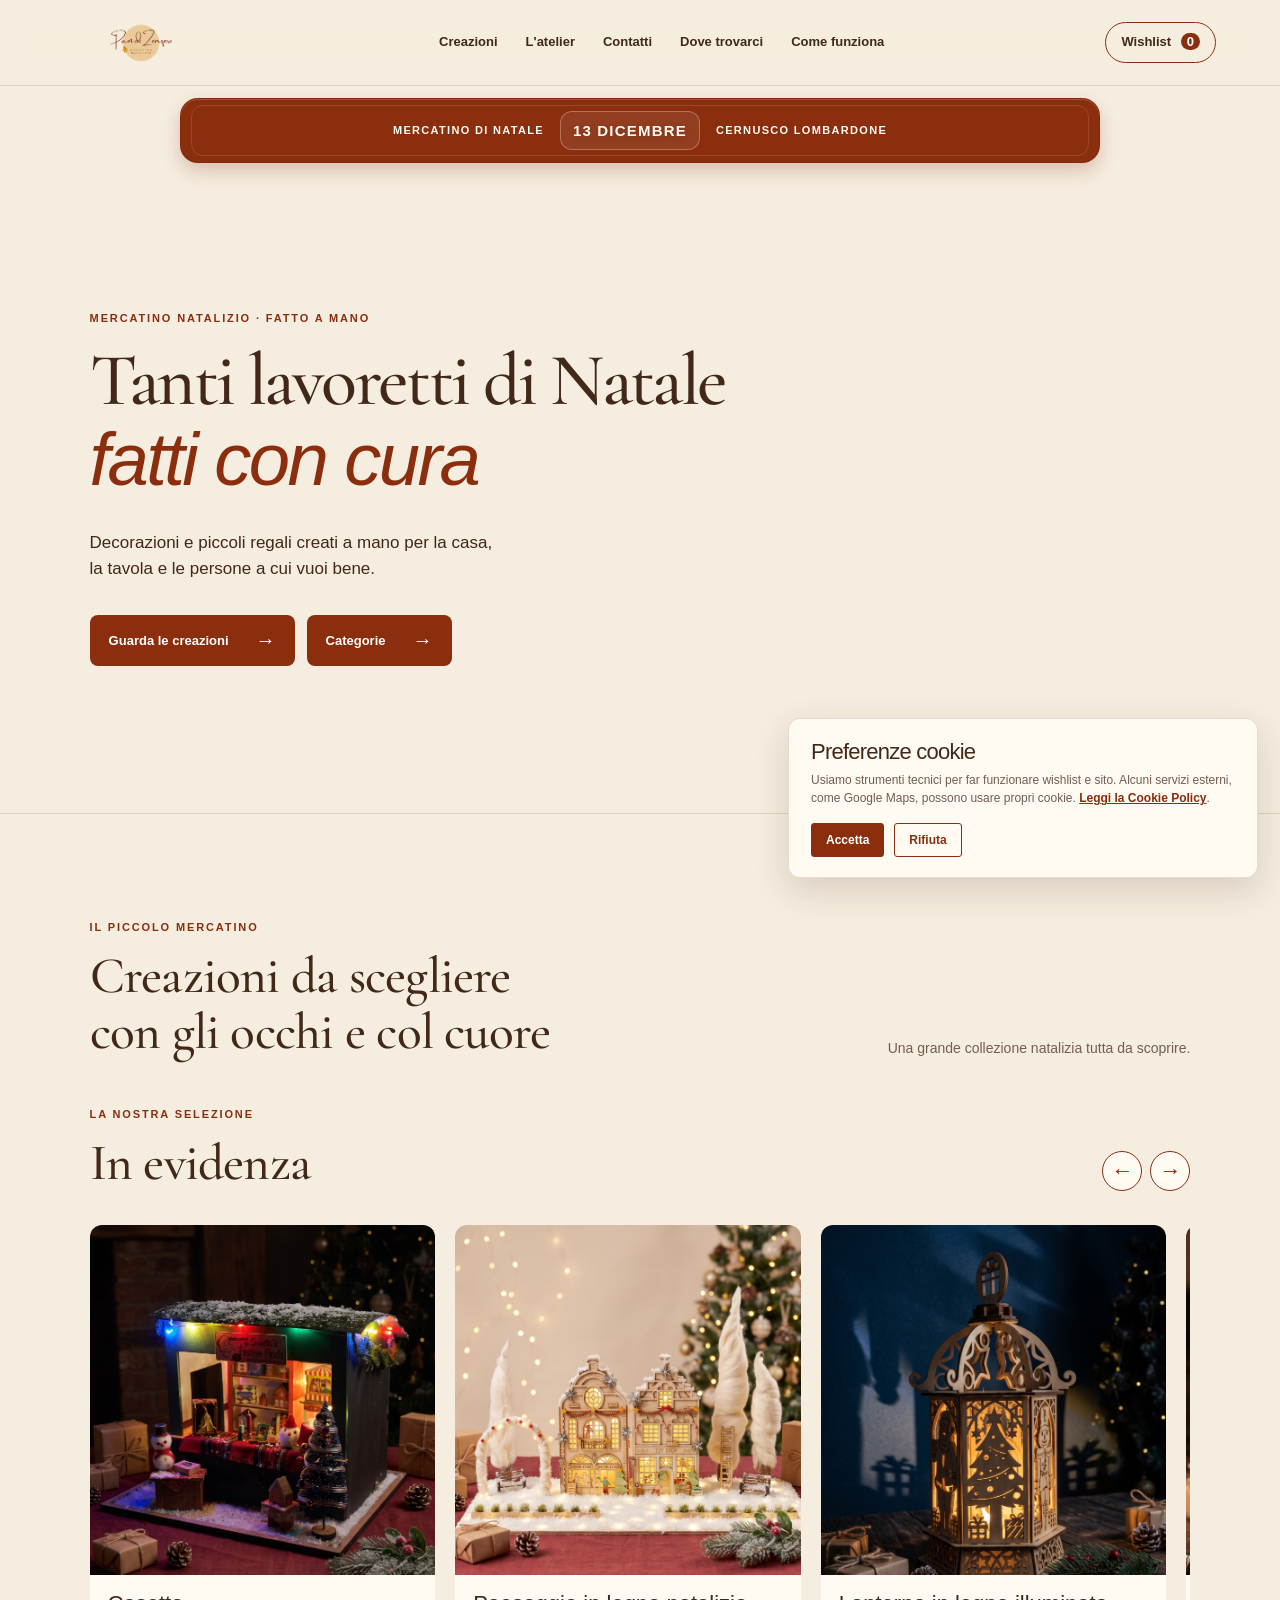
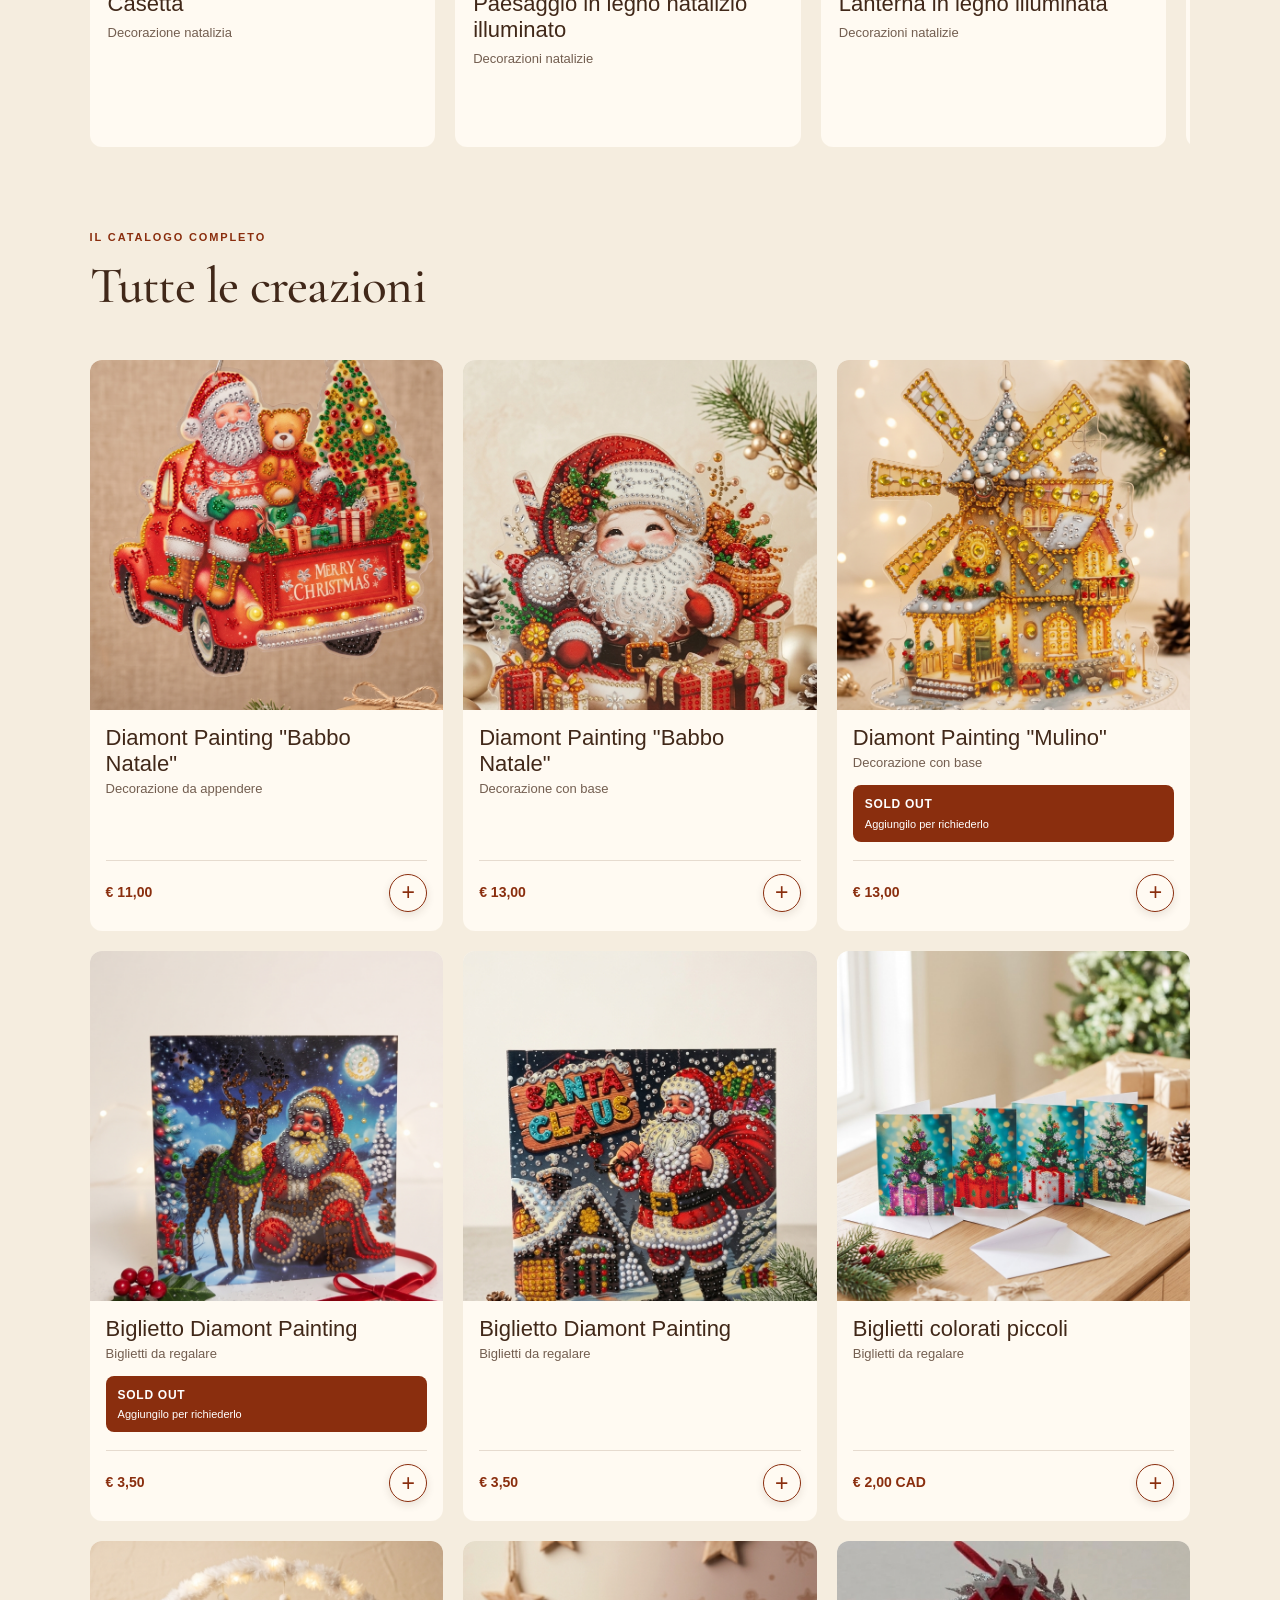
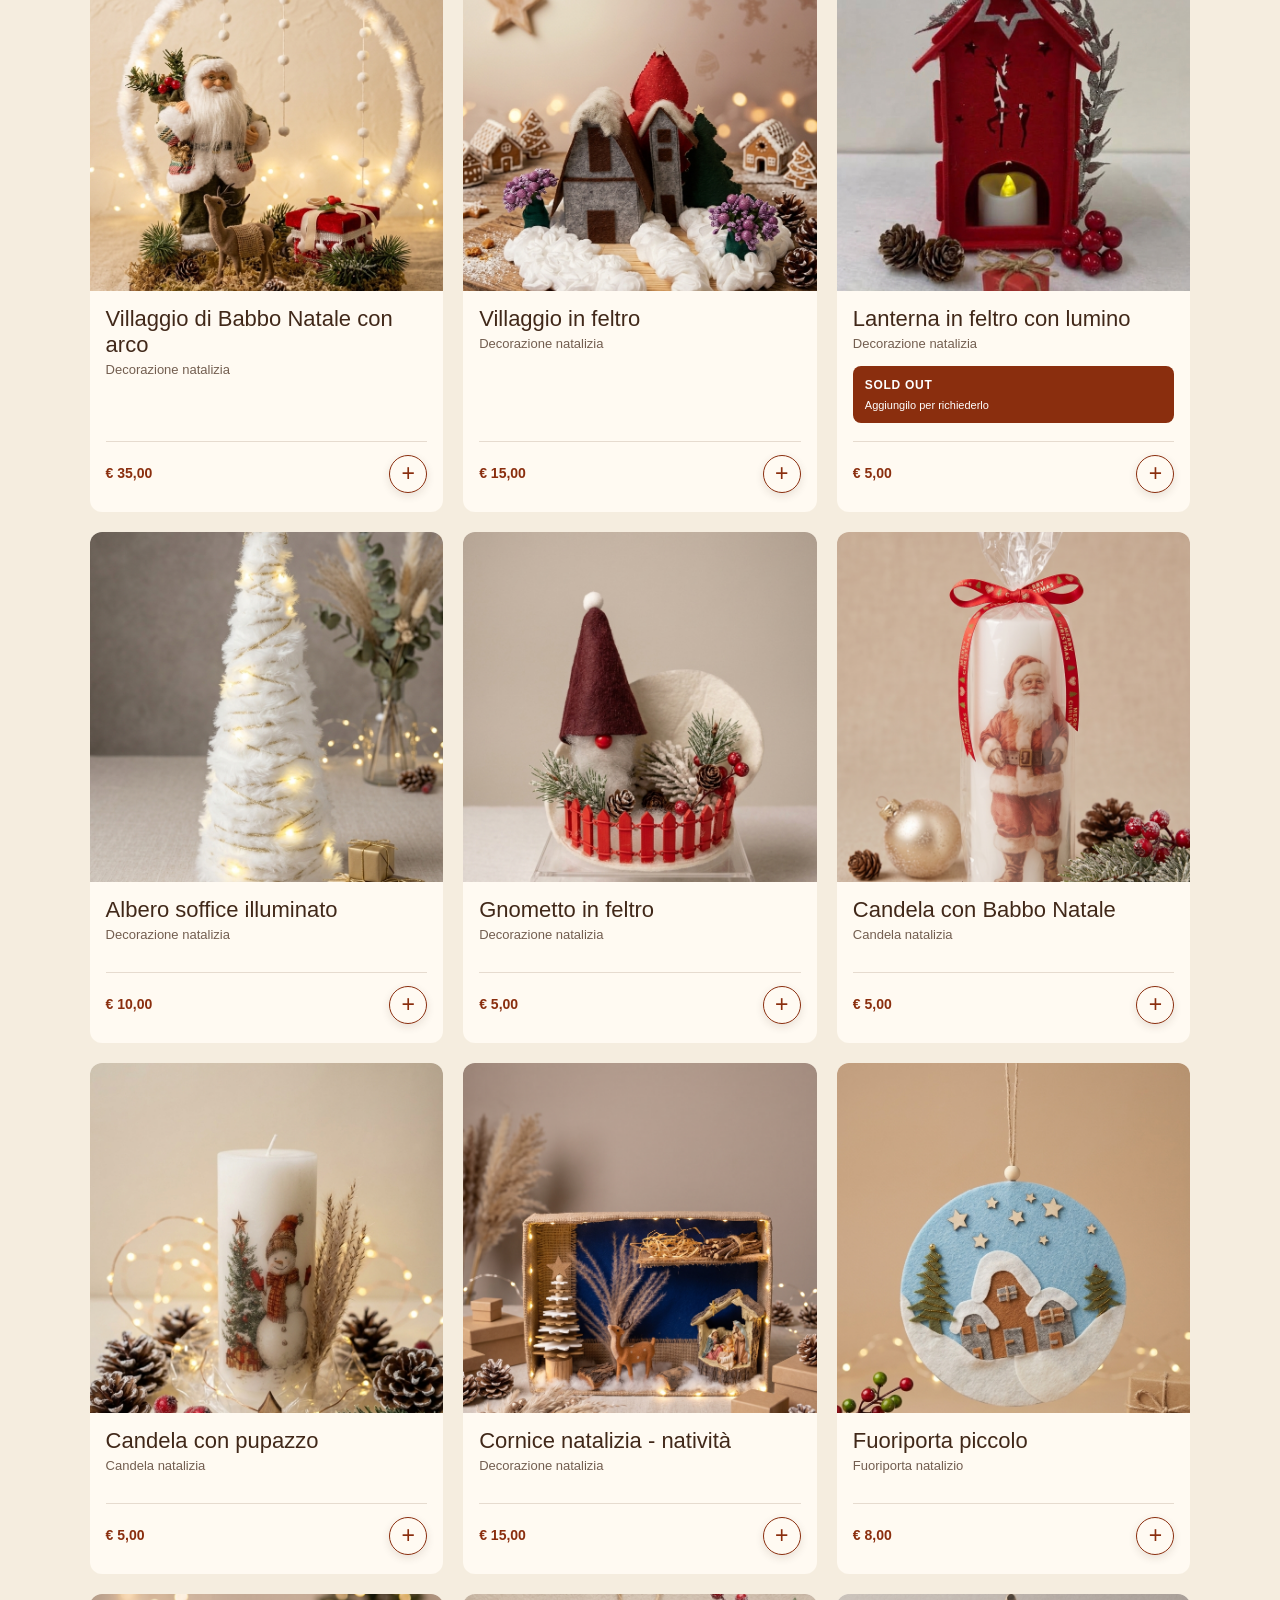
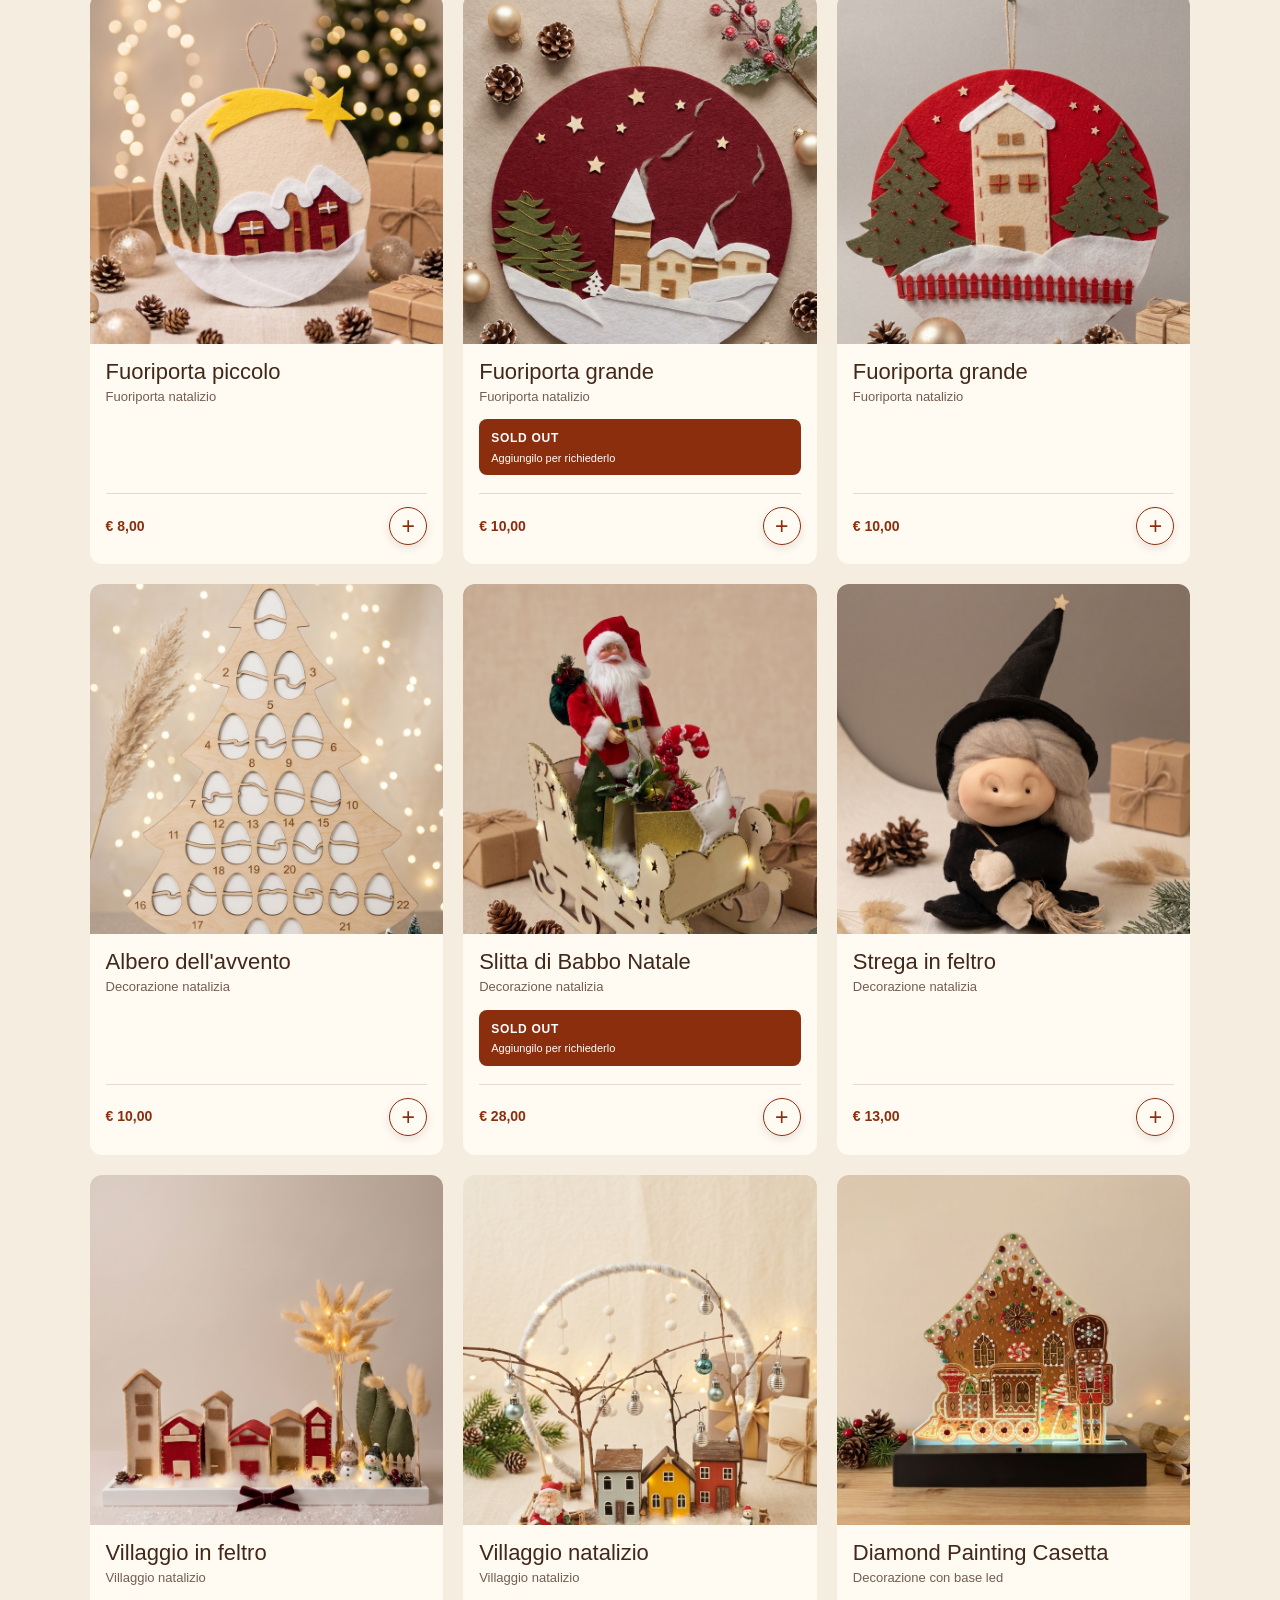
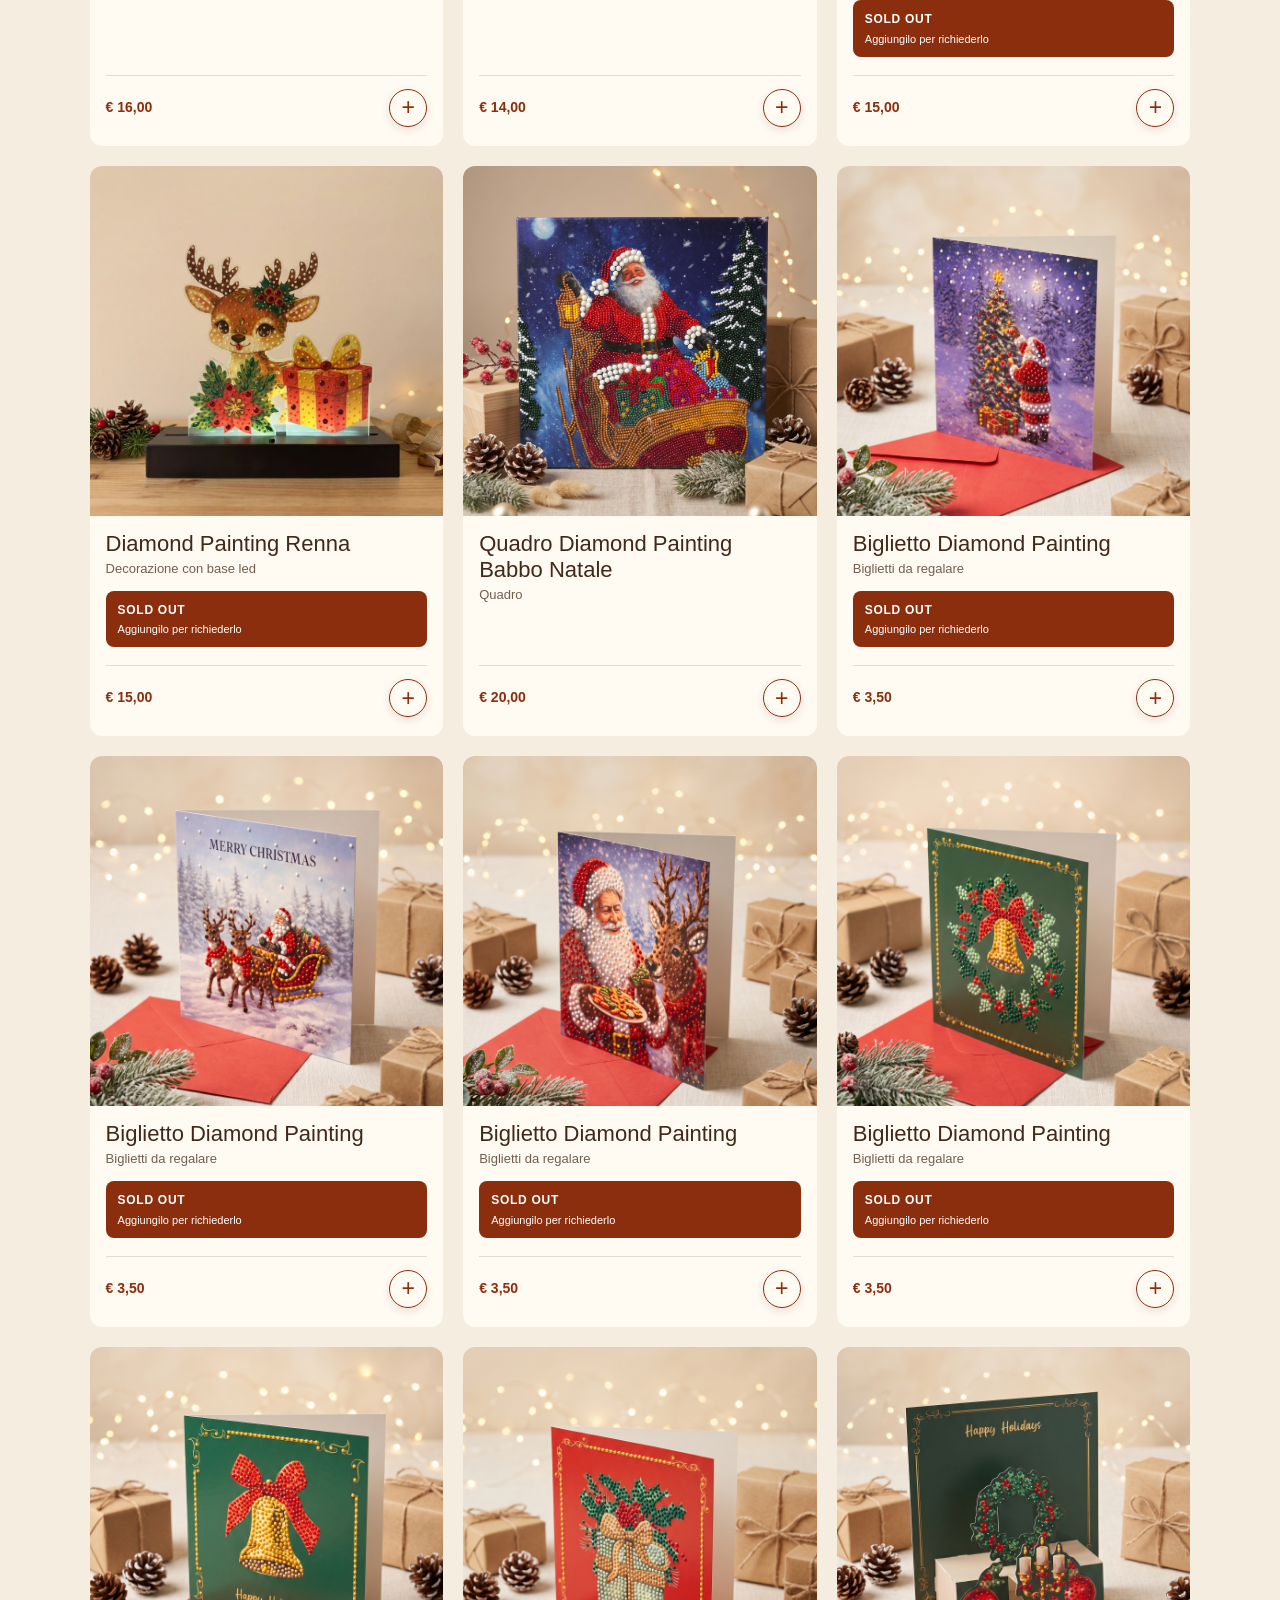
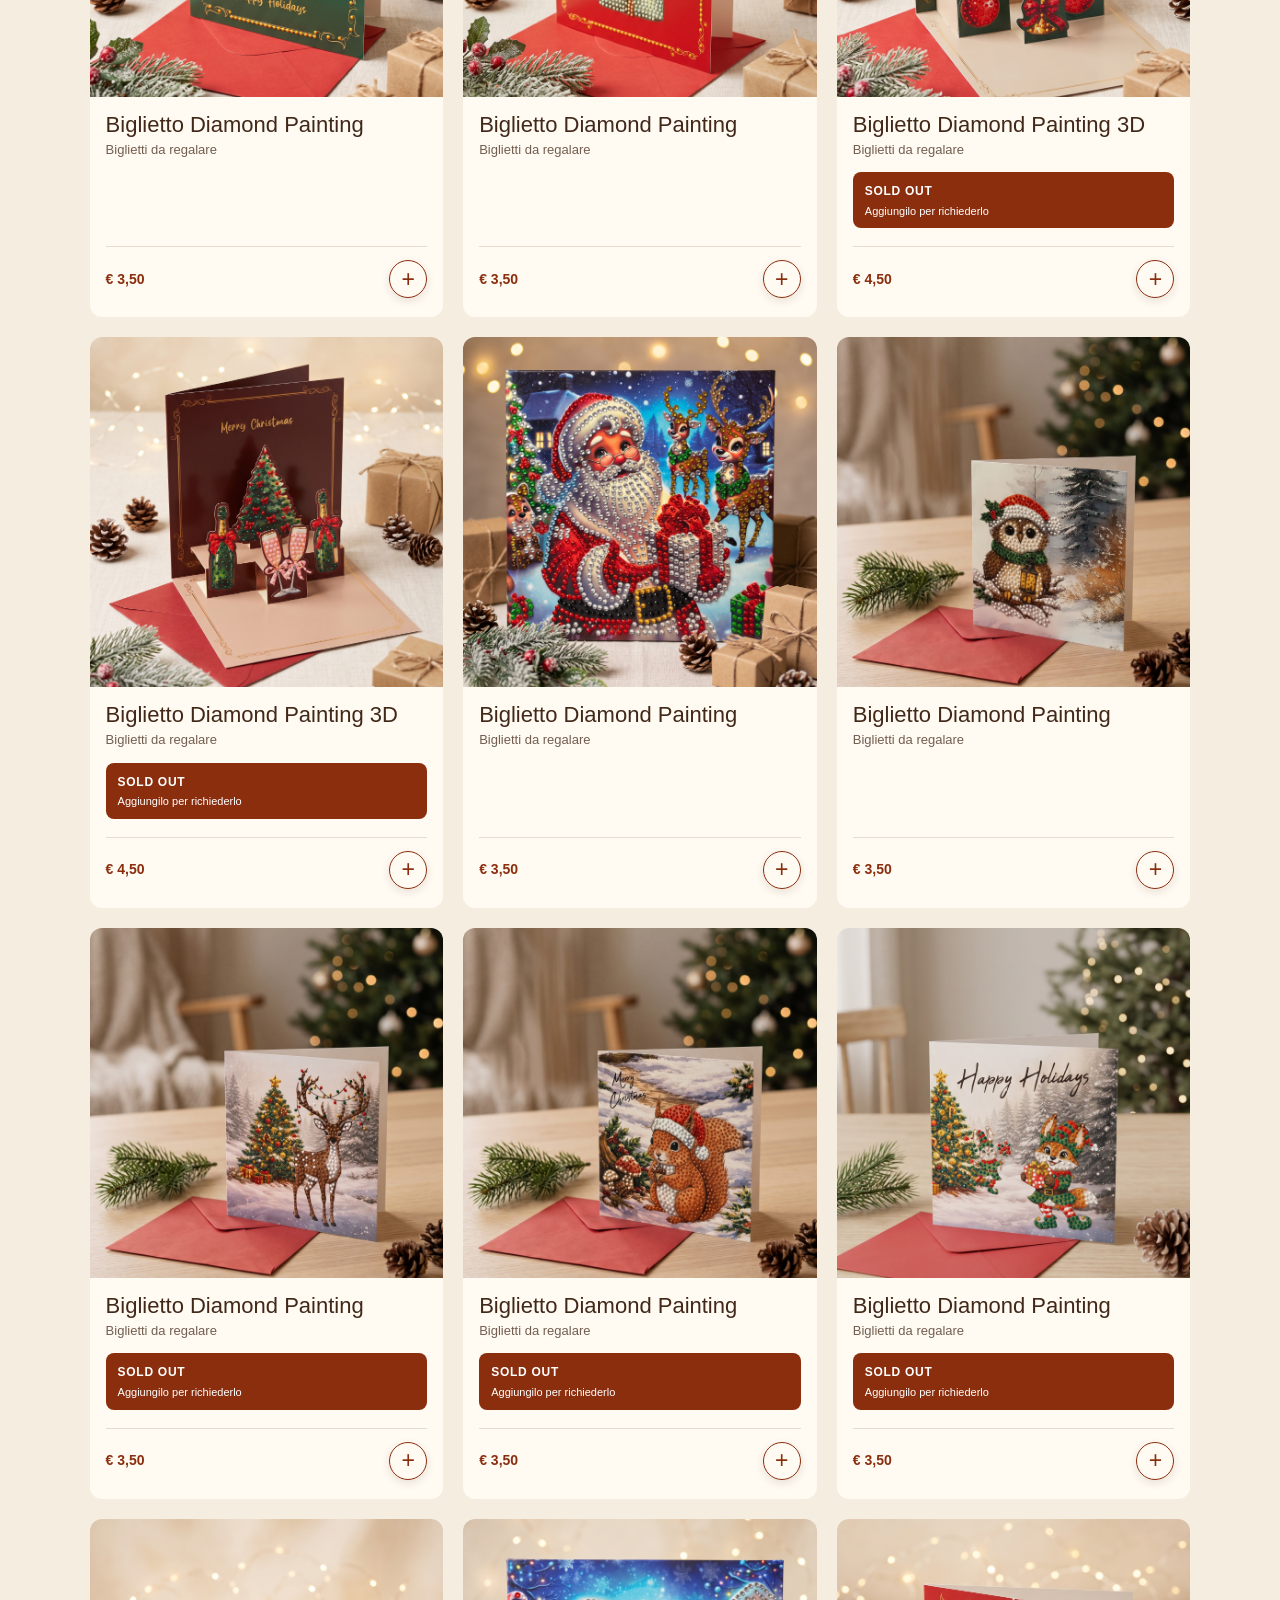
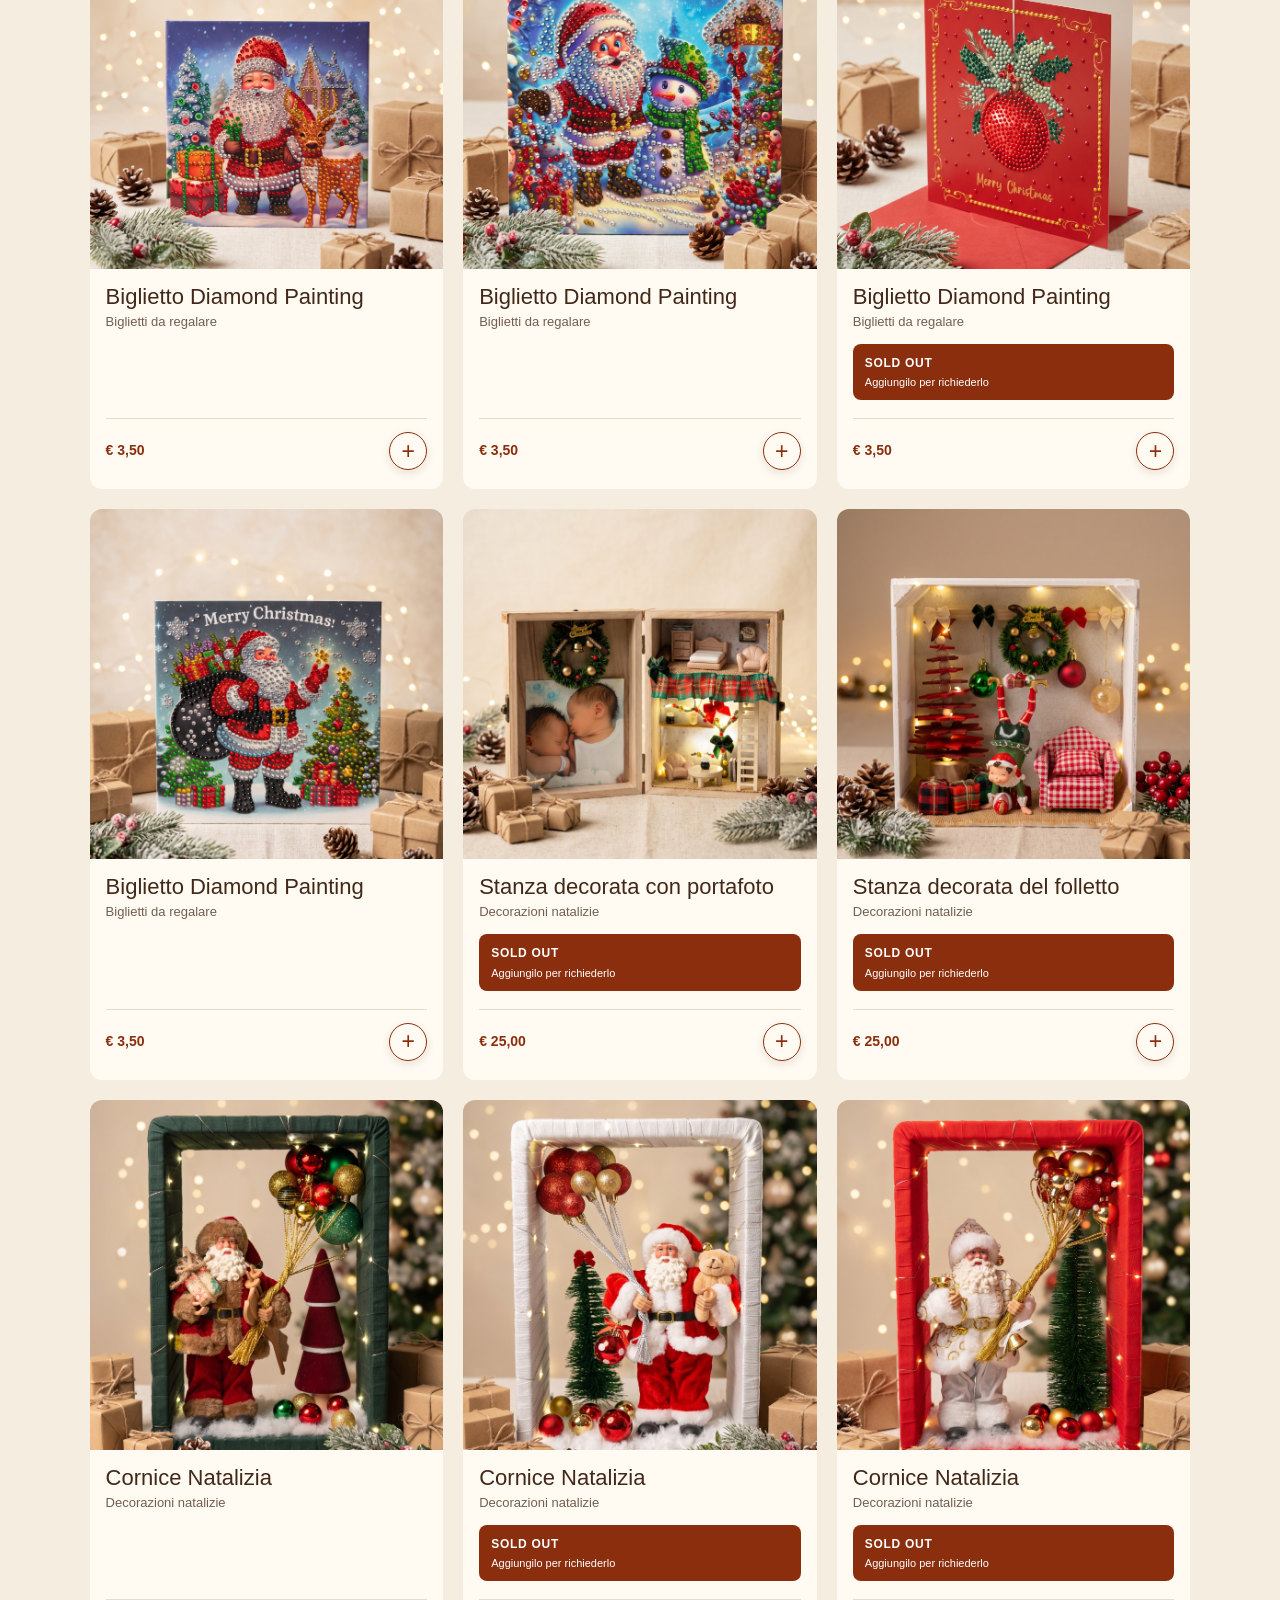
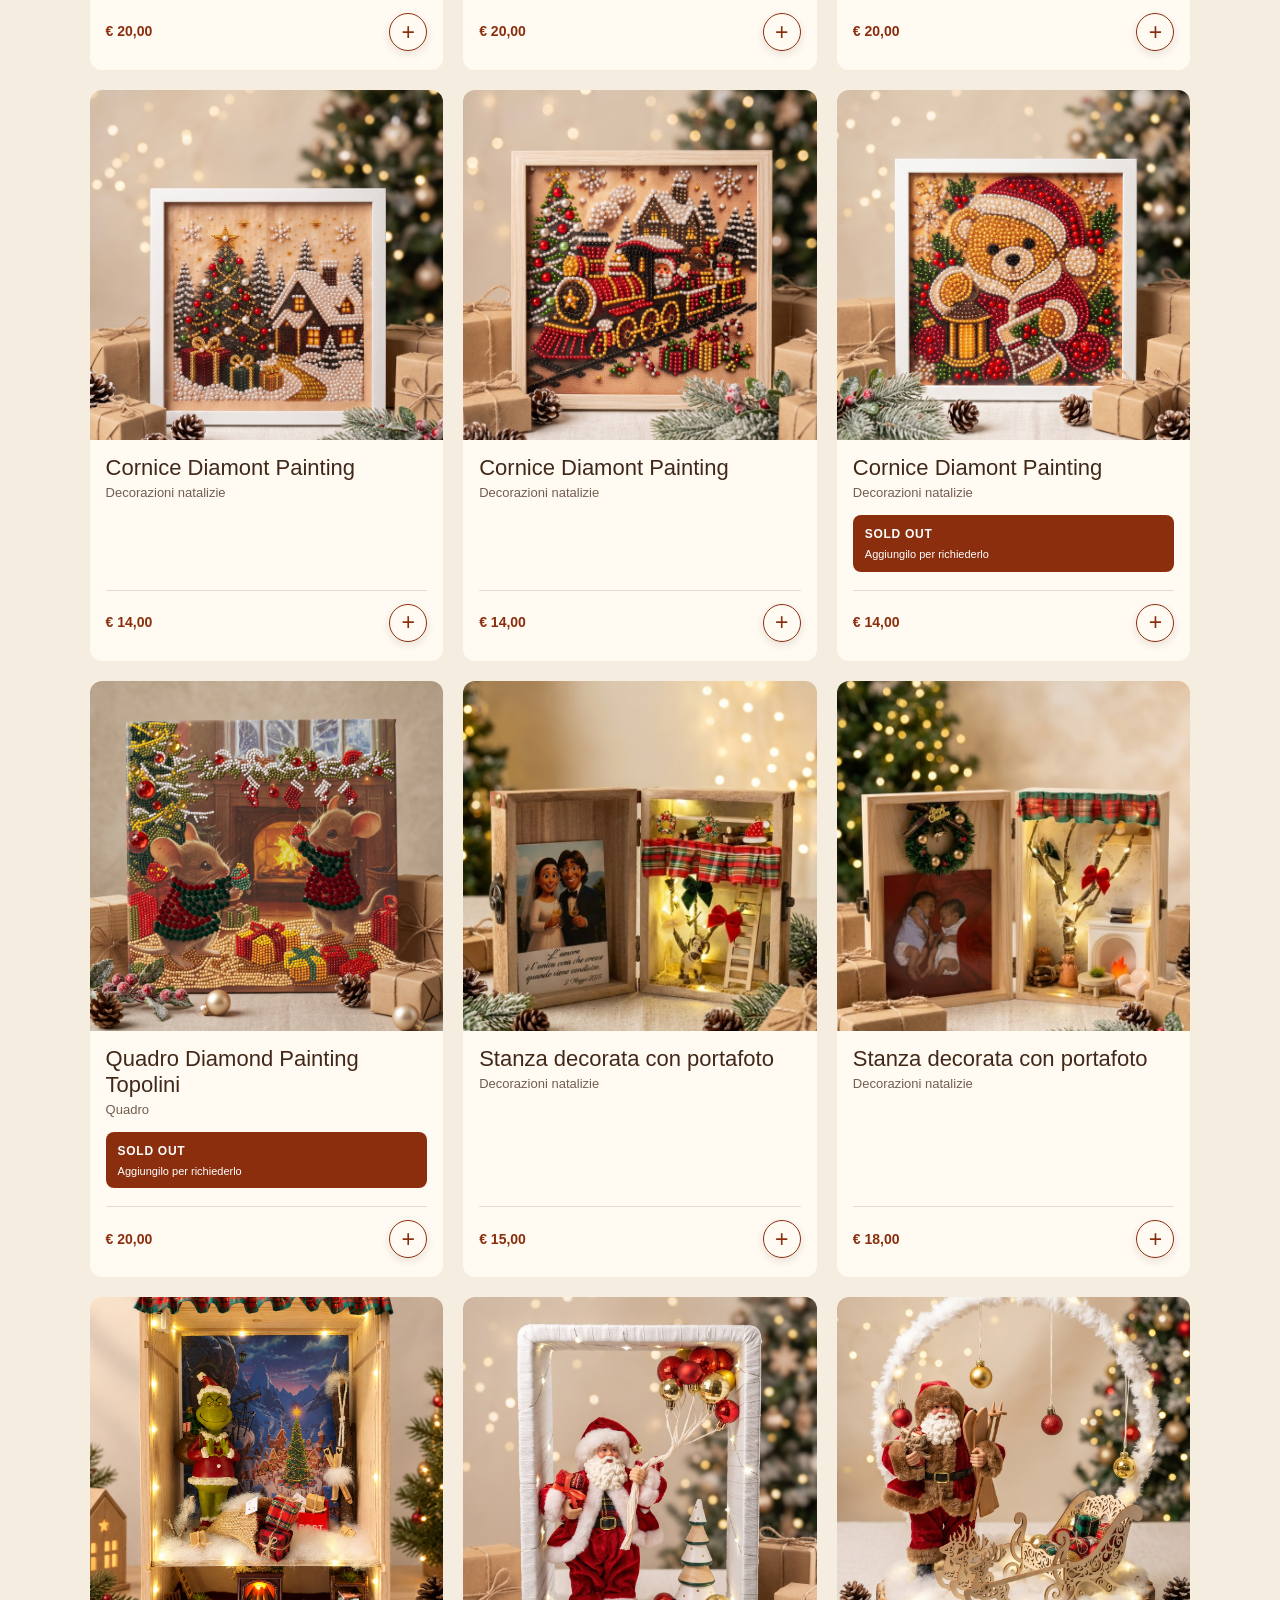
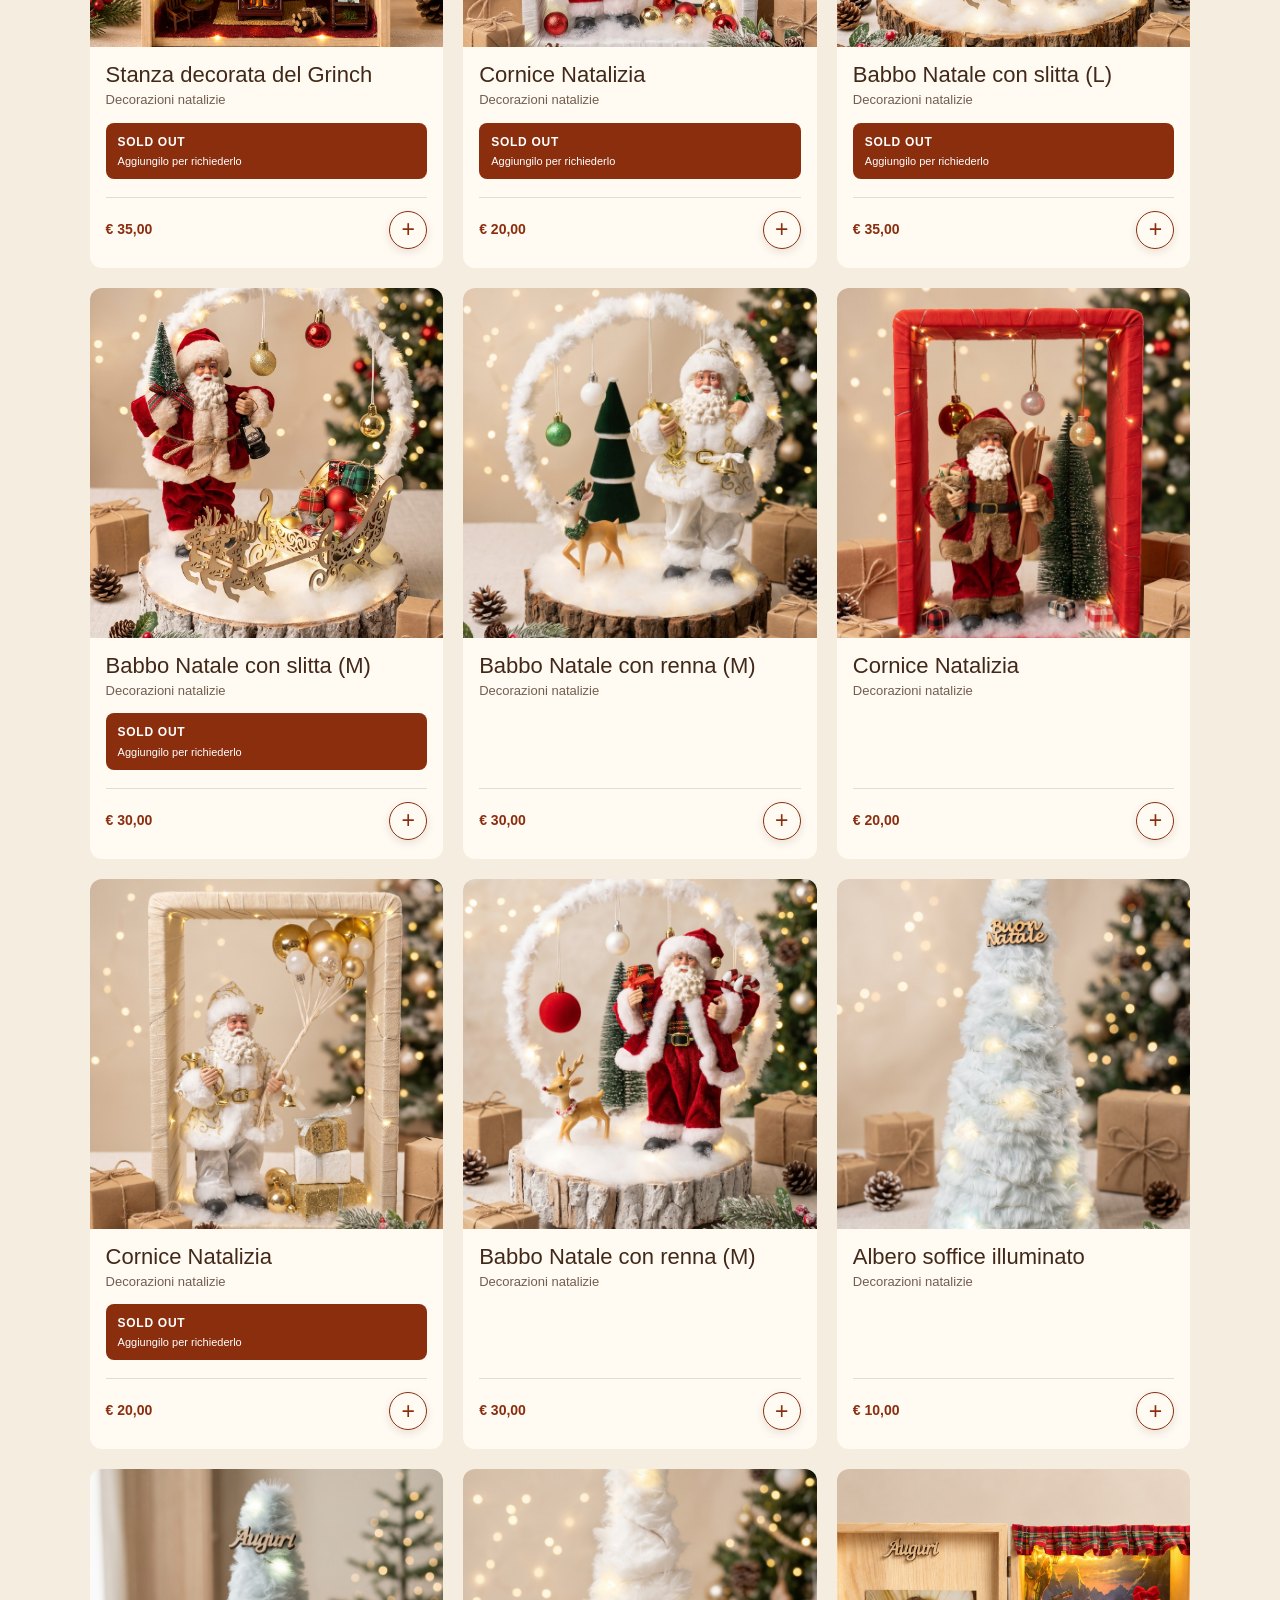
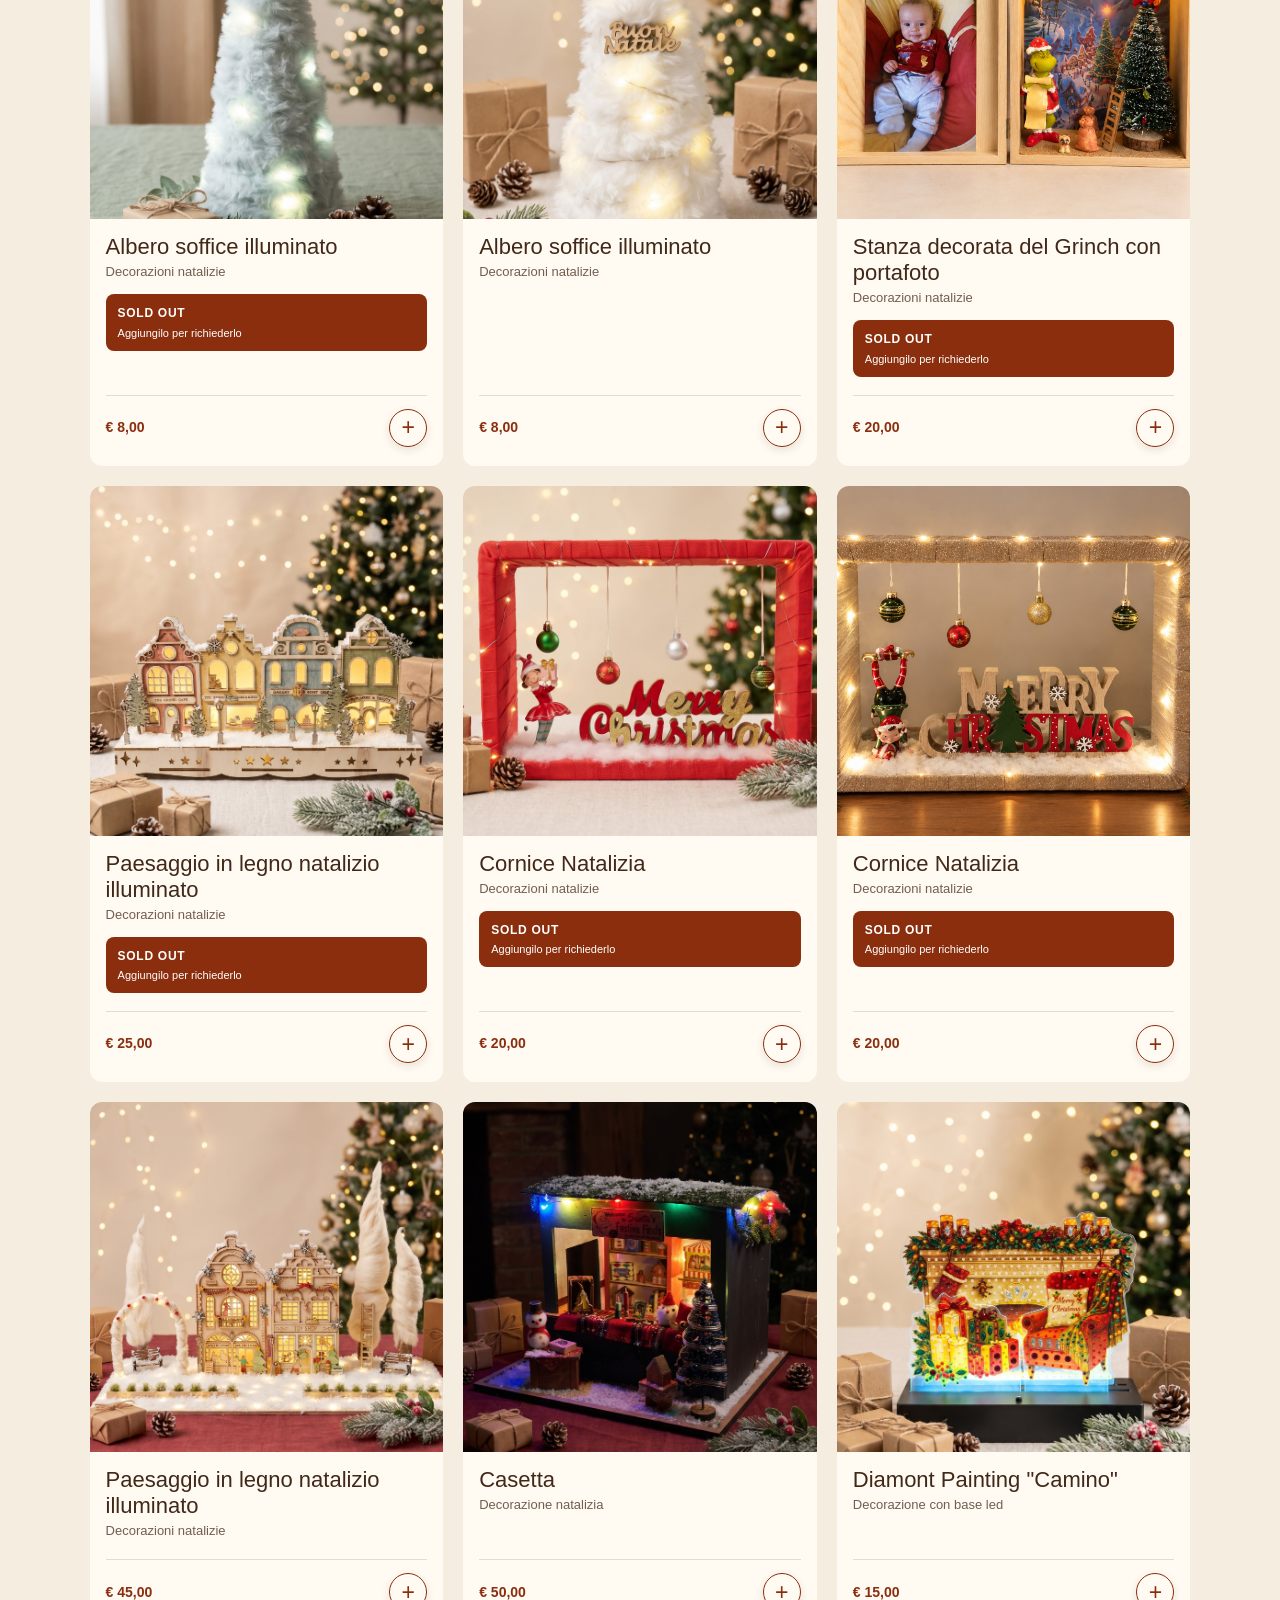
==== commit eeb60c80: "1 sold out" ====
--- a/index.html
+++ b/index.html
@@ -89,7 +89,7 @@
         <div>
           <p class="eyebrow">Vieni a trovarci</p>
           <h2>Dove trovarci?</h2>
-          <p><strong>Sabato 13 dicembre</strong> saremo nel Comune di Cernusco Lombardone.</p>
+          <p><strong>Domenica 13 dicembre</strong> saremo nel Comune di Cernusco Lombardone.</p>
           <p class="placeholder-address">Mercatino natalizio<br />Comune di Cernusco Lombardone (LC)</p>
         </div>
         <div class="map-card">
